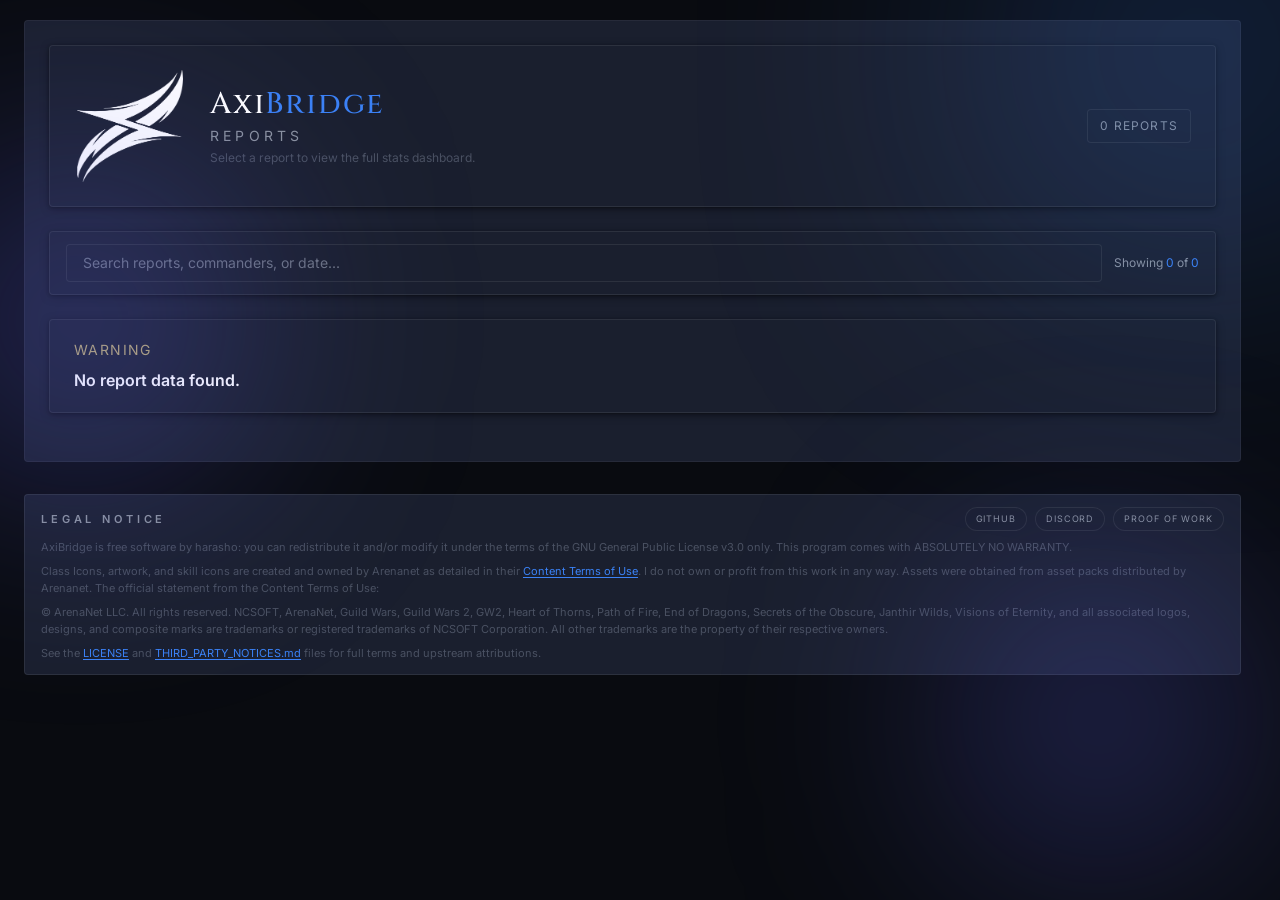
==== index.html @ e1f460eb "Add web template" ====
<!doctype html>
<html lang="en">
  <head>
    <meta charset="UTF-8" />
    <link rel="icon" type="image/png" href="./img/AxiBridge-white.png" />
    <meta name="viewport" content="width=device-width, initial-scale=1.0" />
    <title>AxiBridge</title>
    <script type="module" crossorigin src="./assets/index--pfAUlPA.js"></script>
    <link rel="stylesheet" crossorigin href="./assets/index-BQ-UKzX4.css">
  </head>
  <body>
    <div id="root"></div>
  </body>
</html>
---- assets/index-BQ-UKzX4.css ----
@import"https://fonts.googleapis.com/css2?family=Cinzel:wght@500;700&family=Inter:wght@400;500;600;700&display=swap";*,:before,:after{--tw-border-spacing-x: 0;--tw-border-spacing-y: 0;--tw-translate-x: 0;--tw-translate-y: 0;--tw-rotate: 0;--tw-skew-x: 0;--tw-skew-y: 0;--tw-scale-x: 1;--tw-scale-y: 1;--tw-pan-x: ;--tw-pan-y: ;--tw-pinch-zoom: ;--tw-scroll-snap-strictness: proximity;--tw-gradient-from-position: ;--tw-gradient-via-position: ;--tw-gradient-to-position: ;--tw-ordinal: ;--tw-slashed-zero: ;--tw-numeric-figure: ;--tw-numeric-spacing: ;--tw-numeric-fraction: ;--tw-ring-inset: ;--tw-ring-offset-width: 0px;--tw-ring-offset-color: #fff;--tw-ring-color: rgb(59 130 246 / .5);--tw-ring-offset-shadow: 0 0 #0000;--tw-ring-shadow: 0 0 #0000;--tw-shadow: 0 0 #0000;--tw-shadow-colored: 0 0 #0000;--tw-blur: ;--tw-brightness: ;--tw-contrast: ;--tw-grayscale: ;--tw-hue-rotate: ;--tw-invert: ;--tw-saturate: ;--tw-sepia: ;--tw-drop-shadow: ;--tw-backdrop-blur: ;--tw-backdrop-brightness: ;--tw-backdrop-contrast: ;--tw-backdrop-grayscale: ;--tw-backdrop-hue-rotate: ;--tw-backdrop-invert: ;--tw-backdrop-opacity: ;--tw-backdrop-saturate: ;--tw-backdrop-sepia: ;--tw-contain-size: ;--tw-contain-layout: ;--tw-contain-paint: ;--tw-contain-style: }::backdrop{--tw-border-spacing-x: 0;--tw-border-spacing-y: 0;--tw-translate-x: 0;--tw-translate-y: 0;--tw-rotate: 0;--tw-skew-x: 0;--tw-skew-y: 0;--tw-scale-x: 1;--tw-scale-y: 1;--tw-pan-x: ;--tw-pan-y: ;--tw-pinch-zoom: ;--tw-scroll-snap-strictness: proximity;--tw-gradient-from-position: ;--tw-gradient-via-position: ;--tw-gradient-to-position: ;--tw-ordinal: ;--tw-slashed-zero: ;--tw-numeric-figure: ;--tw-numeric-spacing: ;--tw-numeric-fraction: ;--tw-ring-inset: ;--tw-ring-offset-width: 0px;--tw-ring-offset-color: #fff;--tw-ring-color: rgb(59 130 246 / .5);--tw-ring-offset-shadow: 0 0 #0000;--tw-ring-shadow: 0 0 #0000;--tw-shadow: 0 0 #0000;--tw-shadow-colored: 0 0 #0000;--tw-blur: ;--tw-brightness: ;--tw-contrast: ;--tw-grayscale: ;--tw-hue-rotate: ;--tw-invert: ;--tw-saturate: ;--tw-sepia: ;--tw-drop-shadow: ;--tw-backdrop-blur: ;--tw-backdrop-brightness: ;--tw-backdrop-contrast: ;--tw-backdrop-grayscale: ;--tw-backdrop-hue-rotate: ;--tw-backdrop-invert: ;--tw-backdrop-opacity: ;--tw-backdrop-saturate: ;--tw-backdrop-sepia: ;--tw-contain-size: ;--tw-contain-layout: ;--tw-contain-paint: ;--tw-contain-style: }*,:before,:after{box-sizing:border-box;border-width:0;border-style:solid;border-color:#e5e7eb}:before,:after{--tw-content: ""}html,:host{line-height:1.5;-webkit-text-size-adjust:100%;-moz-tab-size:4;-o-tab-size:4;tab-size:4;font-family:ui-sans-serif,system-ui,sans-serif,"Apple Color Emoji","Segoe UI Emoji",Segoe UI Symbol,"Noto Color Emoji";font-feature-settings:normal;font-variation-settings:normal;-webkit-tap-highlight-color:transparent}body{margin:0;line-height:inherit}hr{height:0;color:inherit;border-top-width:1px}abbr:where([title]){-webkit-text-decoration:underline dotted;text-decoration:underline dotted}h1,h2,h3,h4,h5,h6{font-size:inherit;font-weight:inherit}a{color:inherit;text-decoration:inherit}b,strong{font-weight:bolder}code,kbd,samp,pre{font-family:ui-monospace,SFMono-Regular,Menlo,Monaco,Consolas,Liberation Mono,Courier New,monospace;font-feature-settings:normal;font-variation-settings:normal;font-size:1em}small{font-size:80%}sub,sup{font-size:75%;line-height:0;position:relative;vertical-align:baseline}sub{bottom:-.25em}sup{top:-.5em}table{text-indent:0;border-color:inherit;border-collapse:collapse}button,input,optgroup,select,textarea{font-family:inherit;font-feature-settings:inherit;font-variation-settings:inherit;font-size:100%;font-weight:inherit;line-height:inherit;letter-spacing:inherit;color:inherit;margin:0;padding:0}button,select{text-transform:none}button,input:where([type=button]),input:where([type=reset]),input:where([type=submit]){-webkit-appearance:button;background-color:transparent;background-image:none}:-moz-focusring{outline:auto}:-moz-ui-invalid{box-shadow:none}progress{vertical-align:baseline}::-webkit-inner-spin-button,::-webkit-outer-spin-button{height:auto}[type=search]{-webkit-appearance:textfield;outline-offset:-2px}::-webkit-search-decoration{-webkit-appearance:none}::-webkit-file-upload-button{-webkit-appearance:button;font:inherit}summary{display:list-item}blockquote,dl,dd,h1,h2,h3,h4,h5,h6,hr,figure,p,pre{margin:0}fieldset{margin:0;padding:0}legend{padding:0}ol,ul,menu{list-style:none;margin:0;padding:0}dialog{padding:0}textarea{resize:vertical}input::-moz-placeholder,textarea::-moz-placeholder{opacity:1;color:#9ca3af}input::placeholder,textarea::placeholder{opacity:1;color:#9ca3af}button,[role=button]{cursor:pointer}:disabled{cursor:default}img,svg,video,canvas,audio,iframe,embed,object{display:block;vertical-align:middle}img,video{max-width:100%;height:auto}[hidden]:where(:not([hidden=until-found])){display:none}.\!container{width:100%!important}.container{width:100%}@media(min-width:640px){.\!container{max-width:640px!important}.container{max-width:640px}}@media(min-width:768px){.\!container{max-width:768px!important}.container{max-width:768px}}@media(min-width:1024px){.\!container{max-width:1024px!important}.container{max-width:1024px}}@media(min-width:1280px){.\!container{max-width:1280px!important}.container{max-width:1280px}}@media(min-width:1536px){.\!container{max-width:1536px!important}.container{max-width:1536px}}.pointer-events-none{pointer-events:none}.pointer-events-auto{pointer-events:auto}.\!visible{visibility:visible!important}.visible{visibility:visible}.collapse{visibility:collapse}.static{position:static}.fixed{position:fixed}.absolute{position:absolute}.relative{position:relative}.sticky{position:sticky}.inset-0{top:0;right:0;bottom:0;left:0}.inset-\[0\.7px\]{top:.7px;right:.7px;bottom:.7px;left:.7px}.inset-y-0{top:0;bottom:0}.-bottom-0\.5{bottom:-.125rem}.-bottom-1{bottom:-.25rem}.-bottom-24{bottom:-6rem}.-left-16{left:-4rem}.-left-8{left:-2rem}.-right-0\.5{right:-.125rem}.-right-1{right:-.25rem}.-right-24{right:-6rem}.-top-0\.5{top:-.125rem}.-top-24{top:-6rem}.-top-\[9px\]{top:-9px}.bottom-0{bottom:0}.bottom-4{bottom:1rem}.bottom-\[1px\]{bottom:1px}.bottom-full{bottom:100%}.left-0{left:0}.left-1{left:.25rem}.left-1\/2{left:50%}.left-2\.5{left:.625rem}.left-3{left:.75rem}.left-4{left:1rem}.right-0{right:0}.right-1{right:.25rem}.right-2{right:.5rem}.right-2\.5{right:.625rem}.right-4{right:1rem}.top-0{top:0}.top-1{top:.25rem}.top-1\/2{top:50%}.top-2{top:.5rem}.top-\[1px\]{top:1px}.top-\[calc\(100\%\+4px\)\]{top:calc(100% + 4px)}.top-full{top:100%}.isolate{isolation:isolate}.z-0{z-index:0}.z-10{z-index:10}.z-20{z-index:20}.z-30{z-index:30}.z-40{z-index:40}.z-50{z-index:50}.z-\[1\]{z-index:1}.z-\[60\]{z-index:60}.z-\[70\]{z-index:70}.z-\[72\]{z-index:72}.z-\[74\]{z-index:74}.z-\[9999\]{z-index:9999}.col-span-2{grid-column:span 2 / span 2}.row-span-2{grid-row:span 2 / span 2}.m-0{margin:0}.-mx-1{margin-left:-.25rem;margin-right:-.25rem}.mx-1{margin-left:.25rem;margin-right:.25rem}.mx-3{margin-left:.75rem;margin-right:.75rem}.mx-4{margin-left:1rem;margin-right:1rem}.mx-auto{margin-left:auto;margin-right:auto}.my-3{margin-top:.75rem;margin-bottom:.75rem}.\!mb-0{margin-bottom:0!important}.\!mt-0{margin-top:0!important}.-mr-\[176px\]{margin-right:-176px}.mb-0\.5{margin-bottom:.125rem}.mb-1{margin-bottom:.25rem}.mb-1\.5{margin-bottom:.375rem}.mb-2{margin-bottom:.5rem}.mb-3{margin-bottom:.75rem}.mb-3\.5{margin-bottom:.875rem}.mb-4{margin-bottom:1rem}.mb-6{margin-bottom:1.5rem}.ml-1{margin-left:.25rem}.ml-1\.5{margin-left:.375rem}.ml-2{margin-left:.5rem}.ml-3{margin-left:.75rem}.ml-auto{margin-left:auto}.mr-3{margin-right:.75rem}.mt-0\.5{margin-top:.125rem}.mt-1{margin-top:.25rem}.mt-10{margin-top:2.5rem}.mt-2{margin-top:.5rem}.mt-3{margin-top:.75rem}.mt-4{margin-top:1rem}.mt-5{margin-top:1.25rem}.mt-6{margin-top:1.5rem}.mt-8{margin-top:2rem}.mt-auto{margin-top:auto}.block{display:block}.inline-block{display:inline-block}.inline{display:inline}.flex{display:flex}.inline-flex{display:inline-flex}.\!table{display:table!important}.table{display:table}.grid{display:grid}.contents{display:contents}.hidden{display:none}.aspect-square{aspect-ratio:1 / 1}.h-0{height:0px}.h-1{height:.25rem}.h-1\.5{height:.375rem}.h-10{height:2.5rem}.h-12{height:3rem}.h-16{height:4rem}.h-2{height:.5rem}.h-2\.5{height:.625rem}.h-20{height:5rem}.h-24{height:6rem}.h-3{height:.75rem}.h-3\.5{height:.875rem}.h-32{height:8rem}.h-4{height:1rem}.h-48{height:12rem}.h-5{height:1.25rem}.h-56{height:14rem}.h-6{height:1.5rem}.h-64{height:16rem}.h-7{height:1.75rem}.h-8{height:2rem}.h-9{height:2.25rem}.h-\[12vh\]{height:12vh}.h-\[18px\]{height:18px}.h-\[220px\]{height:220px}.h-\[240px\]{height:240px}.h-\[260px\]{height:260px}.h-\[26px\]{height:26px}.h-\[280px\]{height:280px}.h-\[2px\]{height:2px}.h-\[300px\]{height:300px}.h-\[320px\]{height:320px}.h-\[34px\]{height:34px}.h-\[360px\]{height:360px}.h-\[3px\]{height:3px}.h-\[400px\]{height:400px}.h-\[480px\]{height:480px}.h-\[500px\]{height:500px}.h-\[65vh\]{height:65vh}.h-\[min\(82vh\,860px\)\]{height:min(82vh,860px)}.h-full{height:100%}.h-px{height:1px}.h-screen{height:100vh}.max-h-0{max-height:0px}.max-h-24{max-height:6rem}.max-h-28{max-height:7rem}.max-h-40{max-height:10rem}.max-h-56{max-height:14rem}.max-h-60{max-height:15rem}.max-h-64{max-height:16rem}.max-h-72{max-height:18rem}.max-h-80{max-height:20rem}.max-h-96{max-height:24rem}.max-h-\[260px\]{max-height:260px}.max-h-\[300px\]{max-height:300px}.max-h-\[30rem\]{max-height:30rem}.max-h-\[320px\]{max-height:320px}.max-h-\[32rem\]{max-height:32rem}.max-h-\[360px\]{max-height:360px}.max-h-\[420px\]{max-height:420px}.max-h-\[560px\]{max-height:560px}.max-h-\[60vh\]{max-height:60vh}.max-h-\[65vh\]{max-height:65vh}.max-h-\[85vh\]{max-height:85vh}.max-h-\[92vh\]{max-height:92vh}.max-h-\[99999px\]{max-height:99999px}.max-h-none{max-height:none}.min-h-0{min-height:0px}.min-h-10{min-height:2.5rem}.min-h-\[108px\]{min-height:108px}.min-h-\[126px\]{min-height:126px}.min-h-\[140px\]{min-height:140px}.min-h-\[182px\]{min-height:182px}.min-h-\[28px\]{min-height:28px}.min-h-\[30px\]{min-height:30px}.min-h-\[40px\]{min-height:40px}.min-h-\[56px\]{min-height:56px}.min-h-\[58px\]{min-height:58px}.min-h-\[60vh\]{min-height:60vh}.min-h-screen{min-height:100vh}.w-1\.5{width:.375rem}.w-10{width:2.5rem}.w-11{width:2.75rem}.w-12{width:3rem}.w-16{width:4rem}.w-2{width:.5rem}.w-2\.5{width:.625rem}.w-20{width:5rem}.w-3{width:.75rem}.w-3\.5{width:.875rem}.w-32{width:8rem}.w-36{width:9rem}.w-4{width:1rem}.w-44{width:11rem}.w-48{width:12rem}.w-5{width:1.25rem}.w-52{width:13rem}.w-56{width:14rem}.w-6{width:1.5rem}.w-64{width:16rem}.w-7{width:1.75rem}.w-8{width:2rem}.w-80{width:20rem}.w-9{width:2.25rem}.w-96{width:24rem}.w-\[120px\]{width:120px}.w-\[18px\]{width:18px}.w-\[220px\]{width:220px}.w-\[240px\]{width:240px}.w-\[248px\]{width:248px}.w-\[260px\]{width:260px}.w-\[26px\]{width:26px}.w-\[2px\]{width:2px}.w-\[320px\]{width:320px}.w-\[4\.5rem\]{width:4.5rem}.w-auto{width:auto}.w-full{width:100%}.w-max{width:-moz-max-content;width:max-content}.w-px{width:1px}.w-screen{width:100vw}.min-w-0{min-width:0px}.min-w-8{min-width:2rem}.min-w-\[240px\]{min-width:240px}.min-w-\[260px\]{min-width:260px}.min-w-\[30px\]{min-width:30px}.min-w-\[420px\]{min-width:420px}.min-w-\[440px\]{min-width:440px}.min-w-\[560px\]{min-width:560px}.min-w-\[620px\]{min-width:620px}.min-w-\[640px\]{min-width:640px}.min-w-\[680px\]{min-width:680px}.min-w-\[700px\]{min-width:700px}.min-w-\[720px\]{min-width:720px}.min-w-\[760px\]{min-width:760px}.min-w-\[860px\]{min-width:860px}.min-w-\[900px\]{min-width:900px}.min-w-full{min-width:100%}.max-w-2xl{max-width:42rem}.max-w-3xl{max-width:48rem}.max-w-4xl{max-width:56rem}.max-w-6xl{max-width:72rem}.max-w-\[1100px\]{max-width:1100px}.max-w-\[120px\]{max-width:120px}.max-w-\[12rem\]{max-width:12rem}.max-w-\[140px\]{max-width:140px}.max-w-\[160px\]{max-width:160px}.max-w-\[170px\]{max-width:170px}.max-w-\[180px\]{max-width:180px}.max-w-\[200px\]{max-width:200px}.max-w-\[2150px\]{max-width:2150px}.max-w-\[58vw\]{max-width:58vw}.max-w-\[80vw\]{max-width:80vw}.max-w-full{max-width:100%}.max-w-lg{max-width:32rem}.max-w-md{max-width:28rem}.max-w-none{max-width:none}.max-w-sm{max-width:24rem}.max-w-xs{max-width:20rem}.flex-1{flex:1 1 0%}.flex-none{flex:none}.flex-shrink-0{flex-shrink:0}.shrink{flex-shrink:1}.shrink-0{flex-shrink:0}.table-auto{table-layout:auto}.table-fixed{table-layout:fixed}.border-collapse{border-collapse:collapse}.border-separate{border-collapse:separate}.border-spacing-0{--tw-border-spacing-x: 0px;--tw-border-spacing-y: 0px;border-spacing:var(--tw-border-spacing-x) var(--tw-border-spacing-y)}.-translate-x-1\/2{--tw-translate-x: -50%;transform:translate(var(--tw-translate-x),var(--tw-translate-y)) rotate(var(--tw-rotate)) skew(var(--tw-skew-x)) skewY(var(--tw-skew-y)) scaleX(var(--tw-scale-x)) scaleY(var(--tw-scale-y))}.-translate-x-full{--tw-translate-x: -100%;transform:translate(var(--tw-translate-x),var(--tw-translate-y)) rotate(var(--tw-rotate)) skew(var(--tw-skew-x)) skewY(var(--tw-skew-y)) scaleX(var(--tw-scale-x)) scaleY(var(--tw-scale-y))}.-translate-y-1\/2{--tw-translate-y: -50%;transform:translate(var(--tw-translate-x),var(--tw-translate-y)) rotate(var(--tw-rotate)) skew(var(--tw-skew-x)) skewY(var(--tw-skew-y)) scaleX(var(--tw-scale-x)) scaleY(var(--tw-scale-y))}.-translate-y-2{--tw-translate-y: -.5rem;transform:translate(var(--tw-translate-x),var(--tw-translate-y)) rotate(var(--tw-rotate)) skew(var(--tw-skew-x)) skewY(var(--tw-skew-y)) scaleX(var(--tw-scale-x)) scaleY(var(--tw-scale-y))}.translate-x-0{--tw-translate-x: 0px;transform:translate(var(--tw-translate-x),var(--tw-translate-y)) rotate(var(--tw-rotate)) skew(var(--tw-skew-x)) skewY(var(--tw-skew-y)) scaleX(var(--tw-scale-x)) scaleY(var(--tw-scale-y))}.translate-x-1{--tw-translate-x: .25rem;transform:translate(var(--tw-translate-x),var(--tw-translate-y)) rotate(var(--tw-rotate)) skew(var(--tw-skew-x)) skewY(var(--tw-skew-y)) scaleX(var(--tw-scale-x)) scaleY(var(--tw-scale-y))}.translate-x-6{--tw-translate-x: 1.5rem;transform:translate(var(--tw-translate-x),var(--tw-translate-y)) rotate(var(--tw-rotate)) skew(var(--tw-skew-x)) skewY(var(--tw-skew-y)) scaleX(var(--tw-scale-x)) scaleY(var(--tw-scale-y))}.translate-y-0{--tw-translate-y: 0px;transform:translate(var(--tw-translate-x),var(--tw-translate-y)) rotate(var(--tw-rotate)) skew(var(--tw-skew-x)) skewY(var(--tw-skew-y)) scaleX(var(--tw-scale-x)) scaleY(var(--tw-scale-y))}.-rotate-90{--tw-rotate: -90deg;transform:translate(var(--tw-translate-x),var(--tw-translate-y)) rotate(var(--tw-rotate)) skew(var(--tw-skew-x)) skewY(var(--tw-skew-y)) scaleX(var(--tw-scale-x)) scaleY(var(--tw-scale-y))}.rotate-180{--tw-rotate: 180deg;transform:translate(var(--tw-translate-x),var(--tw-translate-y)) rotate(var(--tw-rotate)) skew(var(--tw-skew-x)) skewY(var(--tw-skew-y)) scaleX(var(--tw-scale-x)) scaleY(var(--tw-scale-y))}.rotate-45{--tw-rotate: 45deg;transform:translate(var(--tw-translate-x),var(--tw-translate-y)) rotate(var(--tw-rotate)) skew(var(--tw-skew-x)) skewY(var(--tw-skew-y)) scaleX(var(--tw-scale-x)) scaleY(var(--tw-scale-y))}.scale-105{--tw-scale-x: 1.05;--tw-scale-y: 1.05;transform:translate(var(--tw-translate-x),var(--tw-translate-y)) rotate(var(--tw-rotate)) skew(var(--tw-skew-x)) skewY(var(--tw-skew-y)) scaleX(var(--tw-scale-x)) scaleY(var(--tw-scale-y))}.transform{transform:translate(var(--tw-translate-x),var(--tw-translate-y)) rotate(var(--tw-rotate)) skew(var(--tw-skew-x)) skewY(var(--tw-skew-y)) scaleX(var(--tw-scale-x)) scaleY(var(--tw-scale-y))}.animate-\[fadeUp_0\.6s_ease-out\]{animation:fadeUp .6s ease-out}@keyframes pulse{50%{opacity:.5}}.animate-pulse{animation:pulse 2s cubic-bezier(.4,0,.6,1) infinite}@keyframes spin{to{transform:rotate(360deg)}}.animate-spin{animation:spin 1s linear infinite}.cursor-help{cursor:help}.cursor-not-allowed{cursor:not-allowed}.cursor-pointer{cursor:pointer}.select-none{-webkit-user-select:none;-moz-user-select:none;user-select:none}.resize{resize:both}.snap-x{scroll-snap-type:x var(--tw-scroll-snap-strictness)}.snap-mandatory{--tw-scroll-snap-strictness: mandatory}.snap-start{scroll-snap-align:start}.scroll-mt-24{scroll-margin-top:6rem}.scroll-mt-6{scroll-margin-top:1.5rem}.list-decimal{list-style-type:decimal}.list-disc{list-style-type:disc}.appearance-none{-webkit-appearance:none;-moz-appearance:none;appearance:none}.auto-cols-fr{grid-auto-columns:minmax(0,1fr)}.grid-flow-col{grid-auto-flow:column}.grid-cols-1{grid-template-columns:repeat(1,minmax(0,1fr))}.grid-cols-2{grid-template-columns:repeat(2,minmax(0,1fr))}.grid-cols-3{grid-template-columns:repeat(3,minmax(0,1fr))}.grid-cols-6{grid-template-columns:repeat(6,minmax(0,1fr))}.grid-cols-7{grid-template-columns:repeat(7,minmax(0,1fr))}.grid-cols-\[0\.3fr_1\.3fr_1fr_0\.8fr_0\.8fr_0\.8fr\]{grid-template-columns:.3fr 1.3fr 1fr .8fr .8fr .8fr}.grid-cols-\[0\.4fr_1\.5fr_0\.8fr_0\.8fr_0\.8fr\]{grid-template-columns:.4fr 1.5fr .8fr .8fr .8fr}.grid-cols-\[0\.4fr_1\.5fr_1fr_0\.9fr\]{grid-template-columns:.4fr 1.5fr 1fr .9fr}.grid-cols-\[0\.4fr_1\.6fr_1fr\]{grid-template-columns:.4fr 1.6fr 1fr}.grid-cols-\[0\.4fr_1\.6fr_1fr_0\.9fr\]{grid-template-columns:.4fr 1.6fr 1fr .9fr}.grid-cols-\[0\.4fr_1\.6fr_1fr_1fr\]{grid-template-columns:.4fr 1.6fr 1fr 1fr}.grid-cols-\[0\.4fr_1\.6fr_1fr_1fr_1fr\]{grid-template-columns:.4fr 1.6fr 1fr 1fr 1fr}.grid-cols-\[0\.4fr_1\.6fr_1fr_1fr_1fr_1fr\]{grid-template-columns:.4fr 1.6fr 1fr 1fr 1fr 1fr}.grid-cols-\[1\.2fr_0\.8fr\]{grid-template-columns:1.2fr .8fr}.grid-cols-\[1\.4fr_0\.6fr_0\.7fr_0\.8fr\]{grid-template-columns:1.4fr .6fr .7fr .8fr}.grid-cols-\[1\.4fr_0\.8fr_0\.8fr\]{grid-template-columns:1.4fr .8fr .8fr}.grid-cols-\[1\.6fr_0\.8fr_0\.8fr_0\.8fr\]{grid-template-columns:1.6fr .8fr .8fr .8fr}.grid-cols-\[12px_16px_minmax\(0\,1fr\)_auto\]{grid-template-columns:12px 16px minmax(0,1fr) auto}.grid-cols-\[18px_minmax\(0\,1fr\)\]{grid-template-columns:18px minmax(0,1fr)}.grid-cols-\[1fr_110px\]{grid-template-columns:1fr 110px}.grid-cols-\[1fr_auto_1fr\]{grid-template-columns:1fr auto 1fr}.grid-cols-\[230px_1fr\]{grid-template-columns:230px 1fr}.grid-cols-\[2fr_0\.6fr_0\.8fr_0\.6fr_0\.6fr_0\.5fr\]{grid-template-columns:2fr .6fr .8fr .6fr .6fr .5fr}.grid-cols-\[2fr_0\.8fr_0\.7fr\]{grid-template-columns:2fr .8fr .7fr}.grid-cols-\[2fr_0\.8fr_0\.8fr\]{grid-template-columns:2fr .8fr .8fr}.grid-cols-\[2fr_0\.9fr_0\.7fr\]{grid-template-columns:2fr .9fr .7fr}.grid-cols-\[36px_minmax\(0\,1fr\)\]{grid-template-columns:36px minmax(0,1fr)}.grid-cols-\[40px_minmax\(0\,1fr\)\]{grid-template-columns:40px minmax(0,1fr)}.grid-cols-\[minmax\(0\,3\.2fr\)_minmax\(140px\,1\.1fr\)_86px\]{grid-template-columns:minmax(0,3.2fr) minmax(140px,1.1fr) 86px}.grid-rows-2{grid-template-rows:repeat(2,minmax(0,1fr))}.flex-row{flex-direction:row}.flex-col{flex-direction:column}.flex-wrap{flex-wrap:wrap}.flex-nowrap{flex-wrap:nowrap}.items-start{align-items:flex-start}.items-end{align-items:flex-end}.items-center{align-items:center}.items-baseline{align-items:baseline}.items-stretch{align-items:stretch}.justify-start{justify-content:flex-start}.justify-end{justify-content:flex-end}.justify-center{justify-content:center}.justify-between{justify-content:space-between}.gap-0{gap:0px}.gap-0\.5{gap:.125rem}.gap-1{gap:.25rem}.gap-1\.5{gap:.375rem}.gap-2{gap:.5rem}.gap-2\.5{gap:.625rem}.gap-3{gap:.75rem}.gap-4{gap:1rem}.gap-5{gap:1.25rem}.gap-6{gap:1.5rem}.gap-x-1\.5{-moz-column-gap:.375rem;column-gap:.375rem}.gap-x-2{-moz-column-gap:.5rem;column-gap:.5rem}.gap-x-3{-moz-column-gap:.75rem;column-gap:.75rem}.gap-x-4{-moz-column-gap:1rem;column-gap:1rem}.gap-y-1{row-gap:.25rem}.gap-y-1\.5{row-gap:.375rem}.space-y-0>:not([hidden])~:not([hidden]){--tw-space-y-reverse: 0;margin-top:calc(0px * calc(1 - var(--tw-space-y-reverse)));margin-bottom:calc(0px * var(--tw-space-y-reverse))}.space-y-0\.5>:not([hidden])~:not([hidden]){--tw-space-y-reverse: 0;margin-top:calc(.125rem * calc(1 - var(--tw-space-y-reverse)));margin-bottom:calc(.125rem * var(--tw-space-y-reverse))}.space-y-1>:not([hidden])~:not([hidden]){--tw-space-y-reverse: 0;margin-top:calc(.25rem * calc(1 - var(--tw-space-y-reverse)));margin-bottom:calc(.25rem * var(--tw-space-y-reverse))}.space-y-1\.5>:not([hidden])~:not([hidden]){--tw-space-y-reverse: 0;margin-top:calc(.375rem * calc(1 - var(--tw-space-y-reverse)));margin-bottom:calc(.375rem * var(--tw-space-y-reverse))}.space-y-2>:not([hidden])~:not([hidden]){--tw-space-y-reverse: 0;margin-top:calc(.5rem * calc(1 - var(--tw-space-y-reverse)));margin-bottom:calc(.5rem * var(--tw-space-y-reverse))}.space-y-2\.5>:not([hidden])~:not([hidden]){--tw-space-y-reverse: 0;margin-top:calc(.625rem * calc(1 - var(--tw-space-y-reverse)));margin-bottom:calc(.625rem * var(--tw-space-y-reverse))}.space-y-3>:not([hidden])~:not([hidden]){--tw-space-y-reverse: 0;margin-top:calc(.75rem * calc(1 - var(--tw-space-y-reverse)));margin-bottom:calc(.75rem * var(--tw-space-y-reverse))}.space-y-4>:not([hidden])~:not([hidden]){--tw-space-y-reverse: 0;margin-top:calc(1rem * calc(1 - var(--tw-space-y-reverse)));margin-bottom:calc(1rem * var(--tw-space-y-reverse))}.space-y-5>:not([hidden])~:not([hidden]){--tw-space-y-reverse: 0;margin-top:calc(1.25rem * calc(1 - var(--tw-space-y-reverse)));margin-bottom:calc(1.25rem * var(--tw-space-y-reverse))}.space-y-6>:not([hidden])~:not([hidden]){--tw-space-y-reverse: 0;margin-top:calc(1.5rem * calc(1 - var(--tw-space-y-reverse)));margin-bottom:calc(1.5rem * var(--tw-space-y-reverse))}.divide-y>:not([hidden])~:not([hidden]){--tw-divide-y-reverse: 0;border-top-width:calc(1px * calc(1 - var(--tw-divide-y-reverse)));border-bottom-width:calc(1px * var(--tw-divide-y-reverse))}.divide-white\/10>:not([hidden])~:not([hidden]){border-color:#ffffff1a}.divide-white\/5>:not([hidden])~:not([hidden]){border-color:#ffffff0d}.self-end{align-self:flex-end}.self-center{align-self:center}.self-stretch{align-self:stretch}.overflow-auto{overflow:auto}.overflow-hidden{overflow:hidden}.overflow-visible{overflow:visible}.overflow-x-auto{overflow-x:auto}.overflow-y-auto{overflow-y:auto}.overflow-x-hidden{overflow-x:hidden}.overscroll-contain{overscroll-behavior:contain}.truncate{overflow:hidden;text-overflow:ellipsis;white-space:nowrap}.whitespace-normal{white-space:normal}.whitespace-nowrap{white-space:nowrap}.whitespace-pre-wrap{white-space:pre-wrap}.break-words{overflow-wrap:break-word}.break-all{word-break:break-all}.rounded{border-radius:.25rem}.rounded-2xl{border-radius:1rem}.rounded-\[2px\]{border-radius:2px}.rounded-\[3px\]{border-radius:3px}.rounded-\[4px\]{border-radius:4px}.rounded-\[6px\]{border-radius:6px}.rounded-\[var\(--radius-md\)\]{border-radius:var(--radius-md)}.rounded-full{border-radius:9999px}.rounded-lg{border-radius:.5rem}.rounded-md{border-radius:.375rem}.rounded-sm{border-radius:.125rem}.rounded-xl{border-radius:.75rem}.rounded-l-md{border-top-left-radius:.375rem;border-bottom-left-radius:.375rem}.rounded-r-md{border-top-right-radius:.375rem;border-bottom-right-radius:.375rem}.rounded-r-none{border-top-right-radius:0;border-bottom-right-radius:0}.\!border-0{border-width:0px!important}.border{border-width:1px}.border-0{border-width:0px}.border-2{border-width:2px}.border-b{border-bottom-width:1px}.border-l{border-left-width:1px}.border-l-2{border-left-width:2px}.border-l-4{border-left-width:4px}.border-r{border-right-width:1px}.border-t{border-top-width:1px}.border-dashed{border-style:dashed}.border-dotted{border-style:dotted}.border-none{border-style:none}.border-\[color\:var\(--accent-border\)\]{border-color:var(--accent-border)}.border-\[color\:var\(--border-default\)\]{border-color:var(--border-default)}.border-\[color\:var\(--border-hover\)\]{border-color:var(--border-hover)}.border-\[color\:var\(--border-subtle\)\]{border-color:var(--border-subtle)}.border-\[color\:var\(--brand-primary\)\]{border-color:var(--brand-primary)}.border-amber-200\/10{border-color:#fde68a1a}.border-amber-300\/40{border-color:#fcd34d66}.border-amber-400{--tw-border-opacity: 1;border-color:rgb(251 191 36 / var(--tw-border-opacity, 1))}.border-amber-400\/30{border-color:#fbbf244d}.border-amber-400\/40{border-color:#fbbf2466}.border-amber-500\/20{border-color:#f59e0b33}.border-amber-500\/30{border-color:#f59e0b4d}.border-amber-500\/35{border-color:#f59e0b59}.border-amber-500\/40{border-color:#f59e0b66}.border-amber-500\/50{border-color:#f59e0b80}.border-blue-400{--tw-border-opacity: 1;border-color:rgb(96 165 250 / var(--tw-border-opacity, 1))}.border-blue-400\/40{border-color:#60a5fa66}.border-blue-500\/30{border-color:#3b82f64d}.border-blue-500\/40{border-color:#3b82f666}.border-blue-500\/50{border-color:#3b82f680}.border-cyan-200\/40{border-color:#a5f3fc66}.border-cyan-300\/30{border-color:#67e8f94d}.border-cyan-300\/40{border-color:#67e8f966}.border-cyan-300\/50{border-color:#67e8f980}.border-cyan-400\/30{border-color:#22d3ee4d}.border-cyan-400\/40{border-color:#22d3ee66}.border-cyan-500\/25{border-color:#06b6d440}.border-cyan-500\/30{border-color:#06b6d44d}.border-cyan-500\/40{border-color:#06b6d466}.border-emerald-200\/10{border-color:#a7f3d01a}.border-emerald-400\/40{border-color:#34d39966}.border-emerald-500\/30{border-color:#10b9814d}.border-emerald-500\/35{border-color:#10b98159}.border-emerald-500\/40{border-color:#10b98166}.border-green-500\/30{border-color:#22c55e4d}.border-green-500\/40{border-color:#22c55e66}.border-indigo-300\/20{border-color:#a5b4fc33}.border-orange-200\/40{border-color:#fed7aa66}.border-orange-400\/30{border-color:#fb923c4d}.border-orange-500\/30{border-color:#f973164d}.border-orange-500\/35{border-color:#f9731659}.border-purple-500\/30{border-color:#a855f74d}.border-red-400\/25{border-color:#f8717140}.border-red-500\/30{border-color:#ef44444d}.border-red-500\/40{border-color:#ef444466}.border-red-500\/50{border-color:#ef444480}.border-rose-200\/10{border-color:#fecdd31a}.border-rose-300\/30{border-color:#fda4af4d}.border-rose-500\/20{border-color:#f43f5e33}.border-rose-500\/30{border-color:#f43f5e4d}.border-rose-500\/35{border-color:#f43f5e59}.border-rose-500\/60{border-color:#f43f5e99}.border-slate-300\/30{border-color:#cbd5e14d}.border-slate-400\/30{border-color:#94a3b84d}.border-transparent{border-color:transparent}.border-violet-500\/35{border-color:#8b5cf659}.border-white\/10{border-color:#ffffff1a}.border-white\/15{border-color:#ffffff26}.border-white\/20{border-color:#fff3}.border-white\/40{border-color:#fff6}.border-white\/5{border-color:#ffffff0d}.border-white\/60{border-color:#fff9}.border-white\/\[0\.03\]{border-color:#ffffff08}.border-white\/\[0\.06\]{border-color:#ffffff0f}.border-white\/\[0\.07\]{border-color:#ffffff12}.border-white\/\[0\.08\]{border-color:#ffffff14}.border-white\/\[0\.09\]{border-color:#ffffff17}.border-yellow-500\/20{border-color:#eab30833}.border-l-amber-500{--tw-border-opacity: 1;border-left-color:rgb(245 158 11 / var(--tw-border-opacity, 1))}.border-l-emerald-500{--tw-border-opacity: 1;border-left-color:rgb(16 185 129 / var(--tw-border-opacity, 1))}.border-l-rose-500{--tw-border-opacity: 1;border-left-color:rgb(244 63 94 / var(--tw-border-opacity, 1))}.border-t-cyan-400{--tw-border-opacity: 1;border-top-color:rgb(34 211 238 / var(--tw-border-opacity, 1))}.\!bg-cyan-300{--tw-bg-opacity: 1 !important;background-color:rgb(103 232 249 / var(--tw-bg-opacity, 1))!important}.bg-\[color\:var\(--accent-bg\)\]{background-color:var(--accent-bg)}.bg-\[color\:var\(--accent-bg-strong\)\]{background-color:var(--accent-bg-strong)}.bg-\[color\:var\(--bg-elevated\)\]{background-color:var(--bg-elevated)}.bg-\[var\(--accent-bg\)\]{background-color:var(--accent-bg)}.bg-\[var\(--accent-bg-strong\)\]{background-color:var(--accent-bg-strong)}.bg-\[var\(--bg-card\)\]{background-color:var(--bg-card)}.bg-\[var\(--bg-card-inner\)\]{background-color:var(--bg-card-inner)}.bg-\[var\(--bg-elevated\)\]{background-color:var(--bg-elevated)}.bg-\[var\(--bg-hover\)\]{background-color:var(--bg-hover)}.bg-amber-400{--tw-bg-opacity: 1;background-color:rgb(251 191 36 / var(--tw-bg-opacity, 1))}.bg-amber-500{--tw-bg-opacity: 1;background-color:rgb(245 158 11 / var(--tw-bg-opacity, 1))}.bg-amber-500\/10{background-color:#f59e0b1a}.bg-amber-500\/15{background-color:#f59e0b26}.bg-amber-500\/20{background-color:#f59e0b33}.bg-amber-500\/25{background-color:#f59e0b40}.bg-black\/20{background-color:#0003}.bg-black\/25{background-color:#00000040}.bg-black\/30{background-color:#0000004d}.bg-black\/40{background-color:#0006}.bg-black\/50{background-color:#00000080}.bg-black\/60{background-color:#0009}.bg-black\/70{background-color:#000000b3}.bg-blue-400\/90{background-color:#60a5fae6}.bg-blue-500\/10{background-color:#3b82f61a}.bg-blue-500\/15{background-color:#3b82f626}.bg-blue-500\/20{background-color:#3b82f633}.bg-blue-500\/30{background-color:#3b82f64d}.bg-cyan-400\/10{background-color:#22d3ee1a}.bg-cyan-400\/15{background-color:#22d3ee26}.bg-cyan-500\/10{background-color:#06b6d41a}.bg-cyan-500\/15{background-color:#06b6d426}.bg-cyan-500\/20{background-color:#06b6d433}.bg-cyan-500\/30{background-color:#06b6d44d}.bg-cyan-500\/80{background-color:#06b6d4cc}.bg-cyan-500\/\[0\.08\]{background-color:#06b6d414}.bg-cyan-600{--tw-bg-opacity: 1;background-color:rgb(8 145 178 / var(--tw-bg-opacity, 1))}.bg-cyan-600\/20{background-color:#0891b233}.bg-emerald-400{--tw-bg-opacity: 1;background-color:rgb(52 211 153 / var(--tw-bg-opacity, 1))}.bg-emerald-500{--tw-bg-opacity: 1;background-color:rgb(16 185 129 / var(--tw-bg-opacity, 1))}.bg-emerald-500\/10{background-color:#10b9811a}.bg-emerald-500\/15{background-color:#10b98126}.bg-emerald-500\/20{background-color:#10b98133}.bg-emerald-500\/30{background-color:#10b9814d}.bg-fuchsia-500\/20{background-color:#d946ef33}.bg-gray-600{--tw-bg-opacity: 1;background-color:rgb(75 85 99 / var(--tw-bg-opacity, 1))}.bg-green-500{--tw-bg-opacity: 1;background-color:rgb(34 197 94 / var(--tw-bg-opacity, 1))}.bg-green-500\/20{background-color:#22c55e33}.bg-indigo-500\/10{background-color:#6366f11a}.bg-indigo-500\/15{background-color:#6366f126}.bg-orange-400{--tw-bg-opacity: 1;background-color:rgb(251 146 60 / var(--tw-bg-opacity, 1))}.bg-orange-400\/15{background-color:#fb923c26}.bg-orange-500{--tw-bg-opacity: 1;background-color:rgb(249 115 22 / var(--tw-bg-opacity, 1))}.bg-orange-500\/10{background-color:#f973161a}.bg-orange-500\/15{background-color:#f9731626}.bg-orange-500\/20{background-color:#f9731633}.bg-orange-500\/80{background-color:#f97316cc}.bg-purple-500\/20{background-color:#a855f733}.bg-red-400{--tw-bg-opacity: 1;background-color:rgb(248 113 113 / var(--tw-bg-opacity, 1))}.bg-red-500{--tw-bg-opacity: 1;background-color:rgb(239 68 68 / var(--tw-bg-opacity, 1))}.bg-red-500\/10{background-color:#ef44441a}.bg-red-500\/15{background-color:#ef444426}.bg-red-500\/20{background-color:#ef444433}.bg-red-600{--tw-bg-opacity: 1;background-color:rgb(220 38 38 / var(--tw-bg-opacity, 1))}.bg-rose-400{--tw-bg-opacity: 1;background-color:rgb(251 113 133 / var(--tw-bg-opacity, 1))}.bg-rose-400\/20{background-color:#fb718533}.bg-rose-500{--tw-bg-opacity: 1;background-color:rgb(244 63 94 / var(--tw-bg-opacity, 1))}.bg-rose-500\/10{background-color:#f43f5e1a}.bg-rose-500\/15{background-color:#f43f5e26}.bg-slate-200\/70{background-color:#e2e8f0b3}.bg-slate-300\/15{background-color:#cbd5e126}.bg-slate-400\/10{background-color:#94a3b81a}.bg-slate-500\/10{background-color:#64748b1a}.bg-slate-500\/20{background-color:#64748b33}.bg-slate-900{--tw-bg-opacity: 1;background-color:rgb(15 23 42 / var(--tw-bg-opacity, 1))}.bg-slate-950\/70{background-color:#020617b3}.bg-transparent{background-color:transparent}.bg-violet-500\/15{background-color:#8b5cf626}.bg-white{--tw-bg-opacity: 1;background-color:rgb(255 255 255 / var(--tw-bg-opacity, 1))}.bg-white\/10{background-color:#ffffff1a}.bg-white\/5{background-color:#ffffff0d}.bg-white\/\[0\.03\]{background-color:#ffffff08}.bg-white\/\[0\.04\]{background-color:#ffffff0a}.bg-white\/\[0\.05\]{background-color:#ffffff0d}.bg-gradient-to-b{background-image:linear-gradient(to bottom,var(--tw-gradient-stops))}.bg-gradient-to-br{background-image:linear-gradient(to bottom right,var(--tw-gradient-stops))}.from-\[color\:var\(--accent-bg\)\]{--tw-gradient-from: var(--accent-bg) var(--tw-gradient-from-position);--tw-gradient-to: rgb(255 255 255 / 0) var(--tw-gradient-to-position);--tw-gradient-stops: var(--tw-gradient-from), var(--tw-gradient-to)}.from-slate-950\/55{--tw-gradient-from: rgb(2 6 23 / .55) var(--tw-gradient-from-position);--tw-gradient-to: rgb(2 6 23 / 0) var(--tw-gradient-to-position);--tw-gradient-stops: var(--tw-gradient-from), var(--tw-gradient-to)}.from-white\/10{--tw-gradient-from: rgb(255 255 255 / .1) var(--tw-gradient-from-position);--tw-gradient-to: rgb(255 255 255 / 0) var(--tw-gradient-to-position);--tw-gradient-stops: var(--tw-gradient-from), var(--tw-gradient-to)}.via-white\/10{--tw-gradient-to: rgb(255 255 255 / 0) var(--tw-gradient-to-position);--tw-gradient-stops: var(--tw-gradient-from), rgb(255 255 255 / .1) var(--tw-gradient-via-position), var(--tw-gradient-to)}.via-white\/5{--tw-gradient-to: rgb(255 255 255 / 0) var(--tw-gradient-to-position);--tw-gradient-stops: var(--tw-gradient-from), rgb(255 255 255 / .05) var(--tw-gradient-via-position), var(--tw-gradient-to)}.to-slate-900\/45{--tw-gradient-to: rgb(15 23 42 / .45) var(--tw-gradient-to-position)}.to-transparent{--tw-gradient-to: transparent var(--tw-gradient-to-position)}.fill-amber-300{fill:#fcd34d}.fill-transparent{fill:transparent}.fill-yellow-500\/40{fill:#eab30866}.object-contain{-o-object-fit:contain;object-fit:contain}.object-cover{-o-object-fit:cover;object-fit:cover}.\!p-0{padding:0!important}.p-0{padding:0}.p-0\.5{padding:.125rem}.p-1{padding:.25rem}.p-1\.5{padding:.375rem}.p-2{padding:.5rem}.p-2\.5{padding:.625rem}.p-3{padding:.75rem}.p-4{padding:1rem}.p-5{padding:1.25rem}.p-6{padding:1.5rem}.p-8{padding:2rem}.p-\[1px\]{padding:1px}.px-1{padding-left:.25rem;padding-right:.25rem}.px-1\.5{padding-left:.375rem;padding-right:.375rem}.px-2{padding-left:.5rem;padding-right:.5rem}.px-2\.5{padding-left:.625rem;padding-right:.625rem}.px-3{padding-left:.75rem;padding-right:.75rem}.px-3\.5{padding-left:.875rem;padding-right:.875rem}.px-4{padding-left:1rem;padding-right:1rem}.px-5{padding-left:1.25rem;padding-right:1.25rem}.px-6{padding-left:1.5rem;padding-right:1.5rem}.px-8{padding-left:2rem;padding-right:2rem}.px-\[18px\]{padding-left:18px;padding-right:18px}.py-0\.5{padding-top:.125rem;padding-bottom:.125rem}.py-1{padding-top:.25rem;padding-bottom:.25rem}.py-1\.5{padding-top:.375rem;padding-bottom:.375rem}.py-12{padding-top:3rem;padding-bottom:3rem}.py-2{padding-top:.5rem;padding-bottom:.5rem}.py-2\.5{padding-top:.625rem;padding-bottom:.625rem}.py-3{padding-top:.75rem;padding-bottom:.75rem}.py-4{padding-top:1rem;padding-bottom:1rem}.py-5{padding-top:1.25rem;padding-bottom:1.25rem}.py-6{padding-top:1.5rem;padding-bottom:1.5rem}.py-8{padding-top:2rem;padding-bottom:2rem}.py-\[1\.5px\]{padding-top:1.5px;padding-bottom:1.5px}.py-\[14px\]{padding-top:14px;padding-bottom:14px}.py-\[1px\]{padding-top:1px;padding-bottom:1px}.py-\[2px\]{padding-top:2px;padding-bottom:2px}.py-px{padding-top:1px;padding-bottom:1px}.pb-0{padding-bottom:0}.pb-0\.5{padding-bottom:.125rem}.pb-1{padding-bottom:.25rem}.pb-1\.5{padding-bottom:.375rem}.pb-10{padding-bottom:2.5rem}.pb-2{padding-bottom:.5rem}.pb-3{padding-bottom:.75rem}.pb-4{padding-bottom:1rem}.pb-5{padding-bottom:1.25rem}.pb-6{padding-bottom:1.5rem}.pb-8{padding-bottom:2rem}.pb-\[2px\]{padding-bottom:2px}.pl-0{padding-left:0}.pl-1{padding-left:.25rem}.pl-2{padding-left:.5rem}.pl-2\.5{padding-left:.625rem}.pl-3{padding-left:.75rem}.pl-4{padding-left:1rem}.pl-5{padding-left:1.25rem}.pl-6{padding-left:1.5rem}.pl-8{padding-left:2rem}.pl-\[10px\]{padding-left:10px}.pr-0\.5{padding-right:.125rem}.pr-1{padding-right:.25rem}.pr-2{padding-right:.5rem}.pr-3{padding-right:.75rem}.pr-4{padding-right:1rem}.pr-6{padding-right:1.5rem}.pr-7{padding-right:1.75rem}.pr-8{padding-right:2rem}.pt-1{padding-top:.25rem}.pt-1\.5{padding-top:.375rem}.pt-2{padding-top:.5rem}.pt-2\.5{padding-top:.625rem}.pt-3{padding-top:.75rem}.pt-4{padding-top:1rem}.pt-6{padding-top:1.5rem}.pt-\[1px\]{padding-top:1px}.text-left{text-align:left}.text-center{text-align:center}.text-right{text-align:right}.align-top{vertical-align:top}.font-mono{font-family:ui-monospace,SFMono-Regular,Menlo,Monaco,Consolas,Liberation Mono,Courier New,monospace}.text-2xl{font-size:1.5rem;line-height:2rem}.text-3xl{font-size:1.875rem;line-height:2.25rem}.text-4xl{font-size:2.25rem;line-height:2.5rem}.text-\[10\.5px\]{font-size:10.5px}.text-\[10px\]{font-size:10px}.text-\[11px\]{font-size:11px}.text-\[12px\]{font-size:12px}.text-\[13px\]{font-size:13px}.text-\[15px\]{font-size:15px}.text-\[17px\]{font-size:17px}.text-\[8\.5px\]{font-size:8.5px}.text-\[8px\]{font-size:8px}.text-\[9px\]{font-size:9px}.text-base{font-size:1rem;line-height:1.5rem}.text-lg{font-size:1.125rem;line-height:1.75rem}.text-sm{font-size:.875rem;line-height:1.25rem}.text-xl{font-size:1.25rem;line-height:1.75rem}.text-xs{font-size:.75rem;line-height:1rem}.font-black{font-weight:900}.font-bold{font-weight:700}.font-medium{font-weight:500}.font-normal{font-weight:400}.font-semibold{font-weight:600}.uppercase{text-transform:uppercase}.normal-case{text-transform:none}.italic{font-style:italic}.tabular-nums{--tw-numeric-spacing: tabular-nums;font-variant-numeric:var(--tw-ordinal) var(--tw-slashed-zero) var(--tw-numeric-figure) var(--tw-numeric-spacing) var(--tw-numeric-fraction)}.leading-6{line-height:1.5rem}.leading-\[1\.45\]{line-height:1.45}.leading-\[1\.5\]{line-height:1.5}.leading-none{line-height:1}.leading-normal{line-height:1.5}.leading-snug{line-height:1.375}.leading-tight{line-height:1.25}.tracking-\[\.15em\]{letter-spacing:.15em}.tracking-\[\.1em\]{letter-spacing:.1em}.tracking-\[0\.05em\]{letter-spacing:.05em}.tracking-\[0\.06em\]{letter-spacing:.06em}.tracking-\[0\.08em\]{letter-spacing:.08em}.tracking-\[0\.12em\]{letter-spacing:.12em}.tracking-\[0\.18em\]{letter-spacing:.18em}.tracking-\[0\.22em\]{letter-spacing:.22em}.tracking-\[0\.24em\]{letter-spacing:.24em}.tracking-\[0\.25em\]{letter-spacing:.25em}.tracking-\[0\.28em\]{letter-spacing:.28em}.tracking-\[0\.2em\]{letter-spacing:.2em}.tracking-\[0\.35em\]{letter-spacing:.35em}.tracking-\[0\.3em\]{letter-spacing:.3em}.tracking-\[0\.4em\]{letter-spacing:.4em}.tracking-normal{letter-spacing:0em}.tracking-tighter{letter-spacing:-.05em}.tracking-wide{letter-spacing:.025em}.tracking-wider{letter-spacing:.05em}.tracking-widest{letter-spacing:.1em}.\!text-cyan-300{--tw-text-opacity: 1 !important;color:rgb(103 232 249 / var(--tw-text-opacity, 1))!important}.text-\[color\:var\(--accent\)\]{color:var(--accent)}.text-\[color\:var\(--accent-border\)\]{color:var(--accent-border)}.text-\[color\:var\(--brand-primary\)\]{color:var(--brand-primary)}.text-\[color\:var\(--status-warning\)\]{color:var(--status-warning)}.text-\[color\:var\(--text-muted\)\]{color:var(--text-muted)}.text-\[color\:var\(--text-primary\)\]{color:var(--text-primary)}.text-\[color\:var\(--text-secondary\)\]{color:var(--text-secondary)}.text-\[var\(--tw-colors-cyan-950\)\]{color:var(--tw-colors-cyan-950)}.text-amber-100{--tw-text-opacity: 1;color:rgb(254 243 199 / var(--tw-text-opacity, 1))}.text-amber-100\/80{color:#fef3c7cc}.text-amber-200{--tw-text-opacity: 1;color:rgb(253 230 138 / var(--tw-text-opacity, 1))}.text-amber-200\/60{color:#fde68a99}.text-amber-200\/70{color:#fde68ab3}.text-amber-200\/80{color:#fde68acc}.text-amber-300{--tw-text-opacity: 1;color:rgb(252 211 77 / var(--tw-text-opacity, 1))}.text-amber-300\/60{color:#fcd34d99}.text-amber-300\/70{color:#fcd34db3}.text-amber-400{--tw-text-opacity: 1;color:rgb(251 191 36 / var(--tw-text-opacity, 1))}.text-amber-50{--tw-text-opacity: 1;color:rgb(255 251 235 / var(--tw-text-opacity, 1))}.text-blue-100{--tw-text-opacity: 1;color:rgb(219 234 254 / var(--tw-text-opacity, 1))}.text-blue-200{--tw-text-opacity: 1;color:rgb(191 219 254 / var(--tw-text-opacity, 1))}.text-blue-200\/80{color:#bfdbfecc}.text-blue-300{--tw-text-opacity: 1;color:rgb(147 197 253 / var(--tw-text-opacity, 1))}.text-blue-400{--tw-text-opacity: 1;color:rgb(96 165 250 / var(--tw-text-opacity, 1))}.text-cyan-100{--tw-text-opacity: 1;color:rgb(207 250 254 / var(--tw-text-opacity, 1))}.text-cyan-200{--tw-text-opacity: 1;color:rgb(165 243 252 / var(--tw-text-opacity, 1))}.text-cyan-200\/60{color:#a5f3fc99}.text-cyan-200\/70{color:#a5f3fcb3}.text-cyan-200\/80{color:#a5f3fccc}.text-cyan-300{--tw-text-opacity: 1;color:rgb(103 232 249 / var(--tw-text-opacity, 1))}.text-cyan-300\/60{color:#67e8f999}.text-cyan-300\/70{color:#67e8f9b3}.text-cyan-300\/80{color:#67e8f9cc}.text-cyan-400{--tw-text-opacity: 1;color:rgb(34 211 238 / var(--tw-text-opacity, 1))}.text-cyan-50{--tw-text-opacity: 1;color:rgb(236 254 255 / var(--tw-text-opacity, 1))}.text-emerald-100{--tw-text-opacity: 1;color:rgb(209 250 229 / var(--tw-text-opacity, 1))}.text-emerald-100\/80{color:#d1fae5cc}.text-emerald-200{--tw-text-opacity: 1;color:rgb(167 243 208 / var(--tw-text-opacity, 1))}.text-emerald-200\/80{color:#a7f3d0cc}.text-emerald-300{--tw-text-opacity: 1;color:rgb(110 231 183 / var(--tw-text-opacity, 1))}.text-emerald-400{--tw-text-opacity: 1;color:rgb(52 211 153 / var(--tw-text-opacity, 1))}.text-fuchsia-200{--tw-text-opacity: 1;color:rgb(245 208 254 / var(--tw-text-opacity, 1))}.text-fuchsia-400{--tw-text-opacity: 1;color:rgb(232 121 249 / var(--tw-text-opacity, 1))}.text-gray-100{--tw-text-opacity: 1;color:rgb(243 244 246 / var(--tw-text-opacity, 1))}.text-gray-200{--tw-text-opacity: 1;color:rgb(229 231 235 / var(--tw-text-opacity, 1))}.text-gray-300{--tw-text-opacity: 1;color:rgb(209 213 219 / var(--tw-text-opacity, 1))}.text-gray-400{--tw-text-opacity: 1;color:rgb(156 163 175 / var(--tw-text-opacity, 1))}.text-gray-500{--tw-text-opacity: 1;color:rgb(107 114 128 / var(--tw-text-opacity, 1))}.text-gray-600{--tw-text-opacity: 1;color:rgb(75 85 99 / var(--tw-text-opacity, 1))}.text-green-300{--tw-text-opacity: 1;color:rgb(134 239 172 / var(--tw-text-opacity, 1))}.text-green-400{--tw-text-opacity: 1;color:rgb(74 222 128 / var(--tw-text-opacity, 1))}.text-indigo-100\/90{color:#e0e7ffe6}.text-indigo-200{--tw-text-opacity: 1;color:rgb(199 210 254 / var(--tw-text-opacity, 1))}.text-indigo-200\/80{color:#c7d2fecc}.text-indigo-300{--tw-text-opacity: 1;color:rgb(165 180 252 / var(--tw-text-opacity, 1))}.text-indigo-400{--tw-text-opacity: 1;color:rgb(129 140 248 / var(--tw-text-opacity, 1))}.text-orange-100{--tw-text-opacity: 1;color:rgb(255 237 213 / var(--tw-text-opacity, 1))}.text-orange-200{--tw-text-opacity: 1;color:rgb(254 215 170 / var(--tw-text-opacity, 1))}.text-orange-200\/70{color:#fed7aab3}.text-orange-200\/80{color:#fed7aacc}.text-orange-300{--tw-text-opacity: 1;color:rgb(253 186 116 / var(--tw-text-opacity, 1))}.text-orange-400{--tw-text-opacity: 1;color:rgb(251 146 60 / var(--tw-text-opacity, 1))}.text-orange-50{--tw-text-opacity: 1;color:rgb(255 247 237 / var(--tw-text-opacity, 1))}.text-pink-400{--tw-text-opacity: 1;color:rgb(244 114 182 / var(--tw-text-opacity, 1))}.text-purple-300{--tw-text-opacity: 1;color:rgb(216 180 254 / var(--tw-text-opacity, 1))}.text-purple-400{--tw-text-opacity: 1;color:rgb(192 132 252 / var(--tw-text-opacity, 1))}.text-red-100{--tw-text-opacity: 1;color:rgb(254 226 226 / var(--tw-text-opacity, 1))}.text-red-200{--tw-text-opacity: 1;color:rgb(254 202 202 / var(--tw-text-opacity, 1))}.text-red-200\/50{color:#fecaca80}.text-red-200\/60{color:#fecaca99}.text-red-300{--tw-text-opacity: 1;color:rgb(252 165 165 / var(--tw-text-opacity, 1))}.text-red-400{--tw-text-opacity: 1;color:rgb(248 113 113 / var(--tw-text-opacity, 1))}.text-red-500{--tw-text-opacity: 1;color:rgb(239 68 68 / var(--tw-text-opacity, 1))}.text-rose-100{--tw-text-opacity: 1;color:rgb(255 228 230 / var(--tw-text-opacity, 1))}.text-rose-100\/75{color:#ffe4e6bf}.text-rose-100\/80{color:#ffe4e6cc}.text-rose-200{--tw-text-opacity: 1;color:rgb(254 205 211 / var(--tw-text-opacity, 1))}.text-rose-200\/60{color:#fecdd399}.text-rose-300{--tw-text-opacity: 1;color:rgb(253 164 175 / var(--tw-text-opacity, 1))}.text-rose-300\/70{color:#fda4afb3}.text-rose-400{--tw-text-opacity: 1;color:rgb(251 113 133 / var(--tw-text-opacity, 1))}.text-rose-50{--tw-text-opacity: 1;color:rgb(255 241 242 / var(--tw-text-opacity, 1))}.text-sky-200{--tw-text-opacity: 1;color:rgb(186 230 253 / var(--tw-text-opacity, 1))}.text-sky-400{--tw-text-opacity: 1;color:rgb(56 189 248 / var(--tw-text-opacity, 1))}.text-slate-100{--tw-text-opacity: 1;color:rgb(241 245 249 / var(--tw-text-opacity, 1))}.text-slate-200{--tw-text-opacity: 1;color:rgb(226 232 240 / var(--tw-text-opacity, 1))}.text-slate-300{--tw-text-opacity: 1;color:rgb(203 213 225 / var(--tw-text-opacity, 1))}.text-slate-300\/70{color:#cbd5e1b3}.text-slate-400{--tw-text-opacity: 1;color:rgb(148 163 184 / var(--tw-text-opacity, 1))}.text-slate-500{--tw-text-opacity: 1;color:rgb(100 116 139 / var(--tw-text-opacity, 1))}.text-slate-600{--tw-text-opacity: 1;color:rgb(71 85 105 / var(--tw-text-opacity, 1))}.text-teal-400{--tw-text-opacity: 1;color:rgb(45 212 191 / var(--tw-text-opacity, 1))}.text-teal-500{--tw-text-opacity: 1;color:rgb(20 184 166 / var(--tw-text-opacity, 1))}.text-violet-300{--tw-text-opacity: 1;color:rgb(196 181 253 / var(--tw-text-opacity, 1))}.text-white{--tw-text-opacity: 1;color:rgb(255 255 255 / var(--tw-text-opacity, 1))}.text-white\/50{color:#ffffff80}.text-white\/60{color:#fff9}.text-white\/80{color:#fffc}.text-white\/85{color:#ffffffd9}.text-yellow-100{--tw-text-opacity: 1;color:rgb(254 249 195 / var(--tw-text-opacity, 1))}.text-yellow-200{--tw-text-opacity: 1;color:rgb(254 240 138 / var(--tw-text-opacity, 1))}.text-yellow-200\/70{color:#fef08ab3}.text-yellow-200\/90{color:#fef08ae6}.text-yellow-300{--tw-text-opacity: 1;color:rgb(253 224 71 / var(--tw-text-opacity, 1))}.text-yellow-400{--tw-text-opacity: 1;color:rgb(250 204 21 / var(--tw-text-opacity, 1))}.text-yellow-500{--tw-text-opacity: 1;color:rgb(234 179 8 / var(--tw-text-opacity, 1))}.underline{text-decoration-line:underline}.decoration-white\/30{text-decoration-color:#ffffff4d}.decoration-dotted{text-decoration-style:dotted}.underline-offset-2{text-underline-offset:2px}.underline-offset-4{text-underline-offset:4px}.placeholder-gray-500::-moz-placeholder{--tw-placeholder-opacity: 1;color:rgb(107 114 128 / var(--tw-placeholder-opacity, 1))}.placeholder-gray-500::placeholder{--tw-placeholder-opacity: 1;color:rgb(107 114 128 / var(--tw-placeholder-opacity, 1))}.placeholder-gray-600::-moz-placeholder{--tw-placeholder-opacity: 1;color:rgb(75 85 99 / var(--tw-placeholder-opacity, 1))}.placeholder-gray-600::placeholder{--tw-placeholder-opacity: 1;color:rgb(75 85 99 / var(--tw-placeholder-opacity, 1))}.placeholder-slate-500::-moz-placeholder{--tw-placeholder-opacity: 1;color:rgb(100 116 139 / var(--tw-placeholder-opacity, 1))}.placeholder-slate-500::placeholder{--tw-placeholder-opacity: 1;color:rgb(100 116 139 / var(--tw-placeholder-opacity, 1))}.accent-blue-400{accent-color:#60a5fa}.accent-blue-500{accent-color:#3b82f6}.accent-cyan-400{accent-color:#22d3ee}.opacity-0{opacity:0}.opacity-100{opacity:1}.opacity-20{opacity:.2}.opacity-30{opacity:.3}.opacity-40{opacity:.4}.opacity-50{opacity:.5}.opacity-60{opacity:.6}.opacity-90{opacity:.9}.opacity-95{opacity:.95}.shadow{--tw-shadow: 0 1px 3px 0 rgb(0 0 0 / .1), 0 1px 2px -1px rgb(0 0 0 / .1);--tw-shadow-colored: 0 1px 3px 0 var(--tw-shadow-color), 0 1px 2px -1px var(--tw-shadow-color);box-shadow:var(--tw-ring-offset-shadow, 0 0 #0000),var(--tw-ring-shadow, 0 0 #0000),var(--tw-shadow)}.shadow-2xl{--tw-shadow: 0 25px 50px -12px rgb(0 0 0 / .25);--tw-shadow-colored: 0 25px 50px -12px var(--tw-shadow-color);box-shadow:var(--tw-ring-offset-shadow, 0 0 #0000),var(--tw-ring-shadow, 0 0 #0000),var(--tw-shadow)}.shadow-\[0_0_0_1px_rgba\(255\,255\,255\,0\.08\)\]{--tw-shadow: 0 0 0 1px rgba(255,255,255,.08);--tw-shadow-colored: 0 0 0 1px var(--tw-shadow-color);box-shadow:var(--tw-ring-offset-shadow, 0 0 #0000),var(--tw-ring-shadow, 0 0 #0000),var(--tw-shadow)}.shadow-\[0_0_12px_rgba\(34\,211\,238\,0\.16\)\]{--tw-shadow: 0 0 12px rgba(34,211,238,.16);--tw-shadow-colored: 0 0 12px var(--tw-shadow-color);box-shadow:var(--tw-ring-offset-shadow, 0 0 #0000),var(--tw-ring-shadow, 0 0 #0000),var(--tw-shadow)}.shadow-\[0_0_20px_rgba\(251\,191\,36\,0\.25\)\]{--tw-shadow: 0 0 20px rgba(251,191,36,.25);--tw-shadow-colored: 0 0 20px var(--tw-shadow-color);box-shadow:var(--tw-ring-offset-shadow, 0 0 #0000),var(--tw-ring-shadow, 0 0 #0000),var(--tw-shadow)}.shadow-\[0_0_20px_rgba\(34\,211\,238\,0\.25\)\]{--tw-shadow: 0 0 20px rgba(34,211,238,.25);--tw-shadow-colored: 0 0 20px var(--tw-shadow-color);box-shadow:var(--tw-ring-offset-shadow, 0 0 #0000),var(--tw-ring-shadow, 0 0 #0000),var(--tw-shadow)}.shadow-\[0_10px_25px_rgba\(0\,0\,0\,0\.35\)\]{--tw-shadow: 0 10px 25px rgba(0,0,0,.35);--tw-shadow-colored: 0 10px 25px var(--tw-shadow-color);box-shadow:var(--tw-ring-offset-shadow, 0 0 #0000),var(--tw-ring-shadow, 0 0 #0000),var(--tw-shadow)}.shadow-\[0_20px_50px_rgba\(0\,0\,0\,0\.45\)\]{--tw-shadow: 0 20px 50px rgba(0,0,0,.45);--tw-shadow-colored: 0 20px 50px var(--tw-shadow-color);box-shadow:var(--tw-ring-offset-shadow, 0 0 #0000),var(--tw-ring-shadow, 0 0 #0000),var(--tw-shadow)}.shadow-\[0_20px_60px_rgba\(0\,0\,0\,0\.45\)\]{--tw-shadow: 0 20px 60px rgba(0,0,0,.45);--tw-shadow-colored: 0 20px 60px var(--tw-shadow-color);box-shadow:var(--tw-ring-offset-shadow, 0 0 #0000),var(--tw-ring-shadow, 0 0 #0000),var(--tw-shadow)}.shadow-\[0_20px_60px_rgba\(0\,0\,0\,0\.5\)\]{--tw-shadow: 0 20px 60px rgba(0,0,0,.5);--tw-shadow-colored: 0 20px 60px var(--tw-shadow-color);box-shadow:var(--tw-ring-offset-shadow, 0 0 #0000),var(--tw-ring-shadow, 0 0 #0000),var(--tw-shadow)}.shadow-\[0_20px_60px_rgba\(0\,0\,0\,0\.55\)\]{--tw-shadow: 0 20px 60px rgba(0,0,0,.55);--tw-shadow-colored: 0 20px 60px var(--tw-shadow-color);box-shadow:var(--tw-ring-offset-shadow, 0 0 #0000),var(--tw-ring-shadow, 0 0 #0000),var(--tw-shadow)}.shadow-inner{--tw-shadow: inset 0 2px 4px 0 rgb(0 0 0 / .05);--tw-shadow-colored: inset 0 2px 4px 0 var(--tw-shadow-color);box-shadow:var(--tw-ring-offset-shadow, 0 0 #0000),var(--tw-ring-shadow, 0 0 #0000),var(--tw-shadow)}.shadow-lg{--tw-shadow: 0 10px 15px -3px rgb(0 0 0 / .1), 0 4px 6px -4px rgb(0 0 0 / .1);--tw-shadow-colored: 0 10px 15px -3px var(--tw-shadow-color), 0 4px 6px -4px var(--tw-shadow-color);box-shadow:var(--tw-ring-offset-shadow, 0 0 #0000),var(--tw-ring-shadow, 0 0 #0000),var(--tw-shadow)}.shadow-md{--tw-shadow: 0 4px 6px -1px rgb(0 0 0 / .1), 0 2px 4px -2px rgb(0 0 0 / .1);--tw-shadow-colored: 0 4px 6px -1px var(--tw-shadow-color), 0 2px 4px -2px var(--tw-shadow-color);box-shadow:var(--tw-ring-offset-shadow, 0 0 #0000),var(--tw-ring-shadow, 0 0 #0000),var(--tw-shadow)}.shadow-xl{--tw-shadow: 0 20px 25px -5px rgb(0 0 0 / .1), 0 8px 10px -6px rgb(0 0 0 / .1);--tw-shadow-colored: 0 20px 25px -5px var(--tw-shadow-color), 0 8px 10px -6px var(--tw-shadow-color);box-shadow:var(--tw-ring-offset-shadow, 0 0 #0000),var(--tw-ring-shadow, 0 0 #0000),var(--tw-shadow)}.outline-none{outline:2px solid transparent;outline-offset:2px}.outline{outline-style:solid}.ring{--tw-ring-offset-shadow: var(--tw-ring-inset) 0 0 0 var(--tw-ring-offset-width) var(--tw-ring-offset-color);--tw-ring-shadow: var(--tw-ring-inset) 0 0 0 calc(3px + var(--tw-ring-offset-width)) var(--tw-ring-color);box-shadow:var(--tw-ring-offset-shadow),var(--tw-ring-shadow),var(--tw-shadow, 0 0 #0000)}.ring-1{--tw-ring-offset-shadow: var(--tw-ring-inset) 0 0 0 var(--tw-ring-offset-width) var(--tw-ring-offset-color);--tw-ring-shadow: var(--tw-ring-inset) 0 0 0 calc(1px + var(--tw-ring-offset-width)) var(--tw-ring-color);box-shadow:var(--tw-ring-offset-shadow),var(--tw-ring-shadow),var(--tw-shadow, 0 0 #0000)}.ring-2{--tw-ring-offset-shadow: var(--tw-ring-inset) 0 0 0 var(--tw-ring-offset-width) var(--tw-ring-offset-color);--tw-ring-shadow: var(--tw-ring-inset) 0 0 0 calc(2px + var(--tw-ring-offset-width)) var(--tw-ring-color);box-shadow:var(--tw-ring-offset-shadow),var(--tw-ring-shadow),var(--tw-shadow, 0 0 #0000)}.ring-\[color\:var\(--accent-border\)\]{--tw-ring-color: var(--accent-border)}.ring-\[color\:var\(--brand-primary\)\]{--tw-ring-color: var(--brand-primary)}.ring-\[var\(--bg-base\)\]{--tw-ring-color: var(--bg-base)}.ring-cyan-400\/70{--tw-ring-color: rgb(34 211 238 / .7)}.ring-indigo-500\/30{--tw-ring-color: rgb(99 102 241 / .3)}.ring-white\/20{--tw-ring-color: rgb(255 255 255 / .2)}.blur{--tw-blur: blur(8px);filter:var(--tw-blur) var(--tw-brightness) var(--tw-contrast) var(--tw-grayscale) var(--tw-hue-rotate) var(--tw-invert) var(--tw-saturate) var(--tw-sepia) var(--tw-drop-shadow)}.blur-3xl{--tw-blur: blur(64px);filter:var(--tw-blur) var(--tw-brightness) var(--tw-contrast) var(--tw-grayscale) var(--tw-hue-rotate) var(--tw-invert) var(--tw-saturate) var(--tw-sepia) var(--tw-drop-shadow)}.blur-\[70px\]{--tw-blur: blur(70px);filter:var(--tw-blur) var(--tw-brightness) var(--tw-contrast) var(--tw-grayscale) var(--tw-hue-rotate) var(--tw-invert) var(--tw-saturate) var(--tw-sepia) var(--tw-drop-shadow)}.blur-\[80px\]{--tw-blur: blur(80px);filter:var(--tw-blur) var(--tw-brightness) var(--tw-contrast) var(--tw-grayscale) var(--tw-hue-rotate) var(--tw-invert) var(--tw-saturate) var(--tw-sepia) var(--tw-drop-shadow)}.filter{filter:var(--tw-blur) var(--tw-brightness) var(--tw-contrast) var(--tw-grayscale) var(--tw-hue-rotate) var(--tw-invert) var(--tw-saturate) var(--tw-sepia) var(--tw-drop-shadow)}.backdrop-blur-2xl{--tw-backdrop-blur: blur(40px);-webkit-backdrop-filter:var(--tw-backdrop-blur) var(--tw-backdrop-brightness) var(--tw-backdrop-contrast) var(--tw-backdrop-grayscale) var(--tw-backdrop-hue-rotate) var(--tw-backdrop-invert) var(--tw-backdrop-opacity) var(--tw-backdrop-saturate) var(--tw-backdrop-sepia);backdrop-filter:var(--tw-backdrop-blur) var(--tw-backdrop-brightness) var(--tw-backdrop-contrast) var(--tw-backdrop-grayscale) var(--tw-backdrop-hue-rotate) var(--tw-backdrop-invert) var(--tw-backdrop-opacity) var(--tw-backdrop-saturate) var(--tw-backdrop-sepia)}.backdrop-blur-lg{--tw-backdrop-blur: blur(16px);-webkit-backdrop-filter:var(--tw-backdrop-blur) var(--tw-backdrop-brightness) var(--tw-backdrop-contrast) var(--tw-backdrop-grayscale) var(--tw-backdrop-hue-rotate) var(--tw-backdrop-invert) var(--tw-backdrop-opacity) var(--tw-backdrop-saturate) var(--tw-backdrop-sepia);backdrop-filter:var(--tw-backdrop-blur) var(--tw-backdrop-brightness) var(--tw-backdrop-contrast) var(--tw-backdrop-grayscale) var(--tw-backdrop-hue-rotate) var(--tw-backdrop-invert) var(--tw-backdrop-opacity) var(--tw-backdrop-saturate) var(--tw-backdrop-sepia)}.backdrop-blur-md{--tw-backdrop-blur: blur(12px);-webkit-backdrop-filter:var(--tw-backdrop-blur) var(--tw-backdrop-brightness) var(--tw-backdrop-contrast) var(--tw-backdrop-grayscale) var(--tw-backdrop-hue-rotate) var(--tw-backdrop-invert) var(--tw-backdrop-opacity) var(--tw-backdrop-saturate) var(--tw-backdrop-sepia);backdrop-filter:var(--tw-backdrop-blur) var(--tw-backdrop-brightness) var(--tw-backdrop-contrast) var(--tw-backdrop-grayscale) var(--tw-backdrop-hue-rotate) var(--tw-backdrop-invert) var(--tw-backdrop-opacity) var(--tw-backdrop-saturate) var(--tw-backdrop-sepia)}.backdrop-blur-sm{--tw-backdrop-blur: blur(4px);-webkit-backdrop-filter:var(--tw-backdrop-blur) var(--tw-backdrop-brightness) var(--tw-backdrop-contrast) var(--tw-backdrop-grayscale) var(--tw-backdrop-hue-rotate) var(--tw-backdrop-invert) var(--tw-backdrop-opacity) var(--tw-backdrop-saturate) var(--tw-backdrop-sepia);backdrop-filter:var(--tw-backdrop-blur) var(--tw-backdrop-brightness) var(--tw-backdrop-contrast) var(--tw-backdrop-grayscale) var(--tw-backdrop-hue-rotate) var(--tw-backdrop-invert) var(--tw-backdrop-opacity) var(--tw-backdrop-saturate) var(--tw-backdrop-sepia)}.backdrop-blur-xl{--tw-backdrop-blur: blur(24px);-webkit-backdrop-filter:var(--tw-backdrop-blur) var(--tw-backdrop-brightness) var(--tw-backdrop-contrast) var(--tw-backdrop-grayscale) var(--tw-backdrop-hue-rotate) var(--tw-backdrop-invert) var(--tw-backdrop-opacity) var(--tw-backdrop-saturate) var(--tw-backdrop-sepia);backdrop-filter:var(--tw-backdrop-blur) var(--tw-backdrop-brightness) var(--tw-backdrop-contrast) var(--tw-backdrop-grayscale) var(--tw-backdrop-hue-rotate) var(--tw-backdrop-invert) var(--tw-backdrop-opacity) var(--tw-backdrop-saturate) var(--tw-backdrop-sepia)}.backdrop-filter{-webkit-backdrop-filter:var(--tw-backdrop-blur) var(--tw-backdrop-brightness) var(--tw-backdrop-contrast) var(--tw-backdrop-grayscale) var(--tw-backdrop-hue-rotate) var(--tw-backdrop-invert) var(--tw-backdrop-opacity) var(--tw-backdrop-saturate) var(--tw-backdrop-sepia);backdrop-filter:var(--tw-backdrop-blur) var(--tw-backdrop-brightness) var(--tw-backdrop-contrast) var(--tw-backdrop-grayscale) var(--tw-backdrop-hue-rotate) var(--tw-backdrop-invert) var(--tw-backdrop-opacity) var(--tw-backdrop-saturate) var(--tw-backdrop-sepia)}.transition{transition-property:color,background-color,border-color,text-decoration-color,fill,stroke,opacity,box-shadow,transform,filter,backdrop-filter;transition-timing-function:cubic-bezier(.4,0,.2,1);transition-duration:.15s}.transition-\[opacity\,transform\]{transition-property:opacity,transform;transition-timing-function:cubic-bezier(.4,0,.2,1);transition-duration:.15s}.transition-all{transition-property:all;transition-timing-function:cubic-bezier(.4,0,.2,1);transition-duration:.15s}.transition-colors{transition-property:color,background-color,border-color,text-decoration-color,fill,stroke;transition-timing-function:cubic-bezier(.4,0,.2,1);transition-duration:.15s}.transition-opacity{transition-property:opacity;transition-timing-function:cubic-bezier(.4,0,.2,1);transition-duration:.15s}.transition-transform{transition-property:transform;transition-timing-function:cubic-bezier(.4,0,.2,1);transition-duration:.15s}.duration-150{transition-duration:.15s}.duration-200{transition-duration:.2s}.duration-300{transition-duration:.3s}.duration-500{transition-duration:.5s}.duration-700{transition-duration:.7s}.ease-in-out{transition-timing-function:cubic-bezier(.4,0,.2,1)}.ease-out{transition-timing-function:cubic-bezier(0,0,.2,1)}.\[overflow-anchor\:none\]{overflow-anchor:none}:root{--brand-primary: #3b82f6;--brand-secondary: #6366f1;--brand-gradient: linear-gradient(135deg, #3b82f6, #6366f1);--accent-bg: rgba(59, 130, 246, .1);--accent-bg-strong: rgba(59, 130, 246, .18);--accent-border: rgba(59, 130, 246, .35);--glow-primary: rgba(59, 130, 246, .35);--glow-secondary: rgba(99, 102, 241, .35);--bg-base: #090b10;--bg-elevated: #0f1219;--bg-card: #1a1f2e;--bg-card-inner: #222838;--bg-hover: rgba(255, 255, 255, .05);--bg-input: #141822;--border-subtle: rgba(255, 255, 255, .05);--border-default: rgba(255, 255, 255, .08);--border-hover: rgba(255, 255, 255, .14);--text-primary: #e8eaed;--text-secondary: #8b929e;--text-muted: #4a5162;--text-inverse: #0c1015;--shadow-card: 0 2px 8px rgba(0,0,0,.4), 0 1px 3px rgba(0,0,0,.3);--shadow-button: 0 1px 4px rgba(0,0,0,.3);--shadow-dropdown: 0 4px 16px rgba(0,0,0,.5);--radius-sm: 2px;--radius-md: 4px;--radius-lg: 8px;--window-radius: 10px;--ease-out-expo: cubic-bezier(.16, 1, .3, 1);--ease-in-expo: cubic-bezier(.7, 0, .84, 0);--ease-out-back: cubic-bezier(.34, 1.56, .64, 1);--duration-fast: .12s;--duration-normal: .2s;--duration-slow: .35s;--duration-slower: .5s;--scrollbar-size: 10px;--scrollbar-track: rgba(8, 12, 18, .78);--scrollbar-thumb: rgba(146, 163, 184, .35);--scrollbar-thumb-hover: rgba(148, 163, 184, .56);--status-success: #4ade80;--status-success-muted: #86efac;--status-success-bg: rgba(74, 222, 128, .08);--status-success-border: rgba(74, 222, 128, .3);--status-error: #f87171;--status-error-muted: #fca5a5;--status-error-bg: rgba(248, 113, 113, .08);--status-error-border: rgba(248, 113, 113, .3);--status-warning: #fbbf24;--status-warning-muted: #fde68a;--status-warning-bg: rgba(251, 191, 36, .08);--status-warning-border: rgba(251, 191, 36, .3);--status-info: #60a5fa;--status-info-bg: rgba(96, 165, 250, .08);--status-info-border: rgba(96, 165, 250, .3);--font-size-2xs: .5625rem;--font-size-xs: .625rem;--font-size-sm: .75rem;--font-size-base: .875rem;--font-size-lg: 1rem;--font-size-xl: 1.25rem;--section-offense: #f47272;--section-offense-bg: rgba(244, 114, 114, .08);--section-defense: #60a5fa;--section-defense-bg: rgba(96, 165, 250, .08);--section-mitigation: #818cf8;--section-mitigation-bg: rgba(129, 140, 248, .08);--section-support: #34d399;--section-support-bg: rgba(52, 211, 153, .08);--section-healing: #a3e635;--section-healing-bg: rgba(163, 230, 53, .08);--section-boon: #fbbf24;--section-boon-bg: rgba(251, 191, 36, .08);font-family:Inter,system-ui,-apple-system,sans-serif;-webkit-font-smoothing:antialiased;-moz-osx-font-smoothing:grayscale}body.palette-refined-cyan{--brand-primary: #5eadd5;--brand-secondary: #7b9fdb;--brand-gradient: linear-gradient(135deg, #5eadd5, #7b9fdb);--accent-bg: rgba(94, 173, 213, .1);--accent-bg-strong: rgba(94, 173, 213, .18);--accent-border: rgba(94, 173, 213, .35);--glow-primary: rgba(94, 173, 213, .35);--glow-secondary: rgba(123, 159, 219, .35)}body.palette-amber-warm{--brand-primary: #f59e0b;--brand-secondary: #e67e22;--brand-gradient: linear-gradient(135deg, #f59e0b, #e67e22);--accent-bg: rgba(245, 158, 11, .1);--accent-bg-strong: rgba(245, 158, 11, .18);--accent-border: rgba(245, 158, 11, .35);--glow-primary: rgba(245, 158, 11, .35);--glow-secondary: rgba(230, 126, 34, .35)}body.palette-emerald-mint{--brand-primary: #34d399;--brand-secondary: #2dd4bf;--brand-gradient: linear-gradient(135deg, #34d399, #2dd4bf);--accent-bg: rgba(52, 211, 153, .1);--accent-bg-strong: rgba(52, 211, 153, .18);--accent-border: rgba(52, 211, 153, .35);--glow-primary: rgba(52, 211, 153, .35);--glow-secondary: rgba(45, 212, 191, .35)}body.palette-rose-pink{--brand-primary: #f43f5e;--brand-secondary: #ec4899;--brand-gradient: linear-gradient(135deg, #f43f5e, #ec4899);--accent-bg: rgba(244, 63, 94, .1);--accent-bg-strong: rgba(244, 63, 94, .18);--accent-border: rgba(244, 63, 94, .35);--glow-primary: rgba(244, 63, 94, .35);--glow-secondary: rgba(236, 72, 153, .35)}body.palette-violet-purple{--brand-primary: #8b5cf6;--brand-secondary: #a855f7;--brand-gradient: linear-gradient(135deg, #8b5cf6, #a855f7);--accent-bg: rgba(139, 92, 246, .1);--accent-bg-strong: rgba(139, 92, 246, .18);--accent-border: rgba(139, 92, 246, .35);--glow-primary: rgba(139, 92, 246, .35);--glow-secondary: rgba(168, 85, 247, .35)}body.palette-crimson-red{--brand-primary: #ef4444;--brand-secondary: #f97316;--brand-gradient: linear-gradient(135deg, #ef4444, #f97316);--accent-bg: rgba(239, 68, 68, .1);--accent-bg-strong: rgba(239, 68, 68, .18);--accent-border: rgba(239, 68, 68, .35);--glow-primary: rgba(239, 68, 68, .35);--glow-secondary: rgba(249, 115, 22, .35)}body.palette-slate-silver{--brand-primary: #94a3b8;--brand-secondary: #64748b;--brand-gradient: linear-gradient(135deg, #94a3b8, #64748b);--accent-bg: rgba(148, 163, 184, .1);--accent-bg-strong: rgba(148, 163, 184, .18);--accent-border: rgba(148, 163, 184, .35);--glow-primary: rgba(148, 163, 184, .35);--glow-secondary: rgba(100, 116, 139, .35)}body.palette-teal-ocean{--brand-primary: #14b8a6;--brand-secondary: #0891b2;--brand-gradient: linear-gradient(135deg, #14b8a6, #0891b2);--accent-bg: rgba(20, 184, 166, .1);--accent-bg-strong: rgba(20, 184, 166, .18);--accent-border: rgba(20, 184, 166, .35);--glow-primary: rgba(20, 184, 166, .35);--glow-secondary: rgba(8, 145, 178, .35)}body.palette-gold-bronze{--brand-primary: #d4a017;--brand-secondary: #b8860b;--brand-gradient: linear-gradient(135deg, #d4a017, #b8860b);--accent-bg: rgba(212, 160, 23, .1);--accent-bg-strong: rgba(212, 160, 23, .18);--accent-border: rgba(212, 160, 23, .35);--glow-primary: rgba(212, 160, 23, .35);--glow-secondary: rgba(184, 134, 11, .35)}body.glass-surfaces .stats-view,body.glass-surfaces .app-shell,body.glass-surfaces.web-report{--bg-card: rgba(255, 255, 255, .035);--bg-card-inner: rgba(255, 255, 255, .05);--bg-input: rgba(255, 255, 255, .04);--bg-hover: rgba(255, 255, 255, .07)}body.glass-surfaces .stats-view [data-surface=card],body.glass-surfaces .app-shell [data-surface=card],body.glass-surfaces.web-report [data-surface=card]{-webkit-backdrop-filter:blur(12px);backdrop-filter:blur(12px)}body.glass-surfaces .stats-dashboard-nav-panel{background:#0f1219d9!important;-webkit-backdrop-filter:blur(16px);backdrop-filter:blur(16px)}body.glass-surfaces .app-modal-card{background:#0f1219eb!important;-webkit-backdrop-filter:blur(20px);backdrop-filter:blur(20px)}body.glass-surfaces .app-dropdown{background:#0f1219f7!important;-webkit-backdrop-filter:blur(12px)!important;backdrop-filter:blur(12px)!important}body.glass-surfaces .settings-view aside>div{-webkit-backdrop-filter:blur(12px);backdrop-filter:blur(12px)}body.glass-surfaces .stats-view .stats-group-container{-webkit-backdrop-filter:blur(10px);backdrop-filter:blur(10px)}body.glass-surfaces.web-report .glass-card{-webkit-backdrop-filter:blur(16px);backdrop-filter:blur(16px);background:#ffffff09!important;border-color:#ffffff14!important}body.glass-surfaces.web-report .report-nav-sidebar{background:#0f1219d9!important;-webkit-backdrop-filter:blur(20px);backdrop-filter:blur(20px)}body.glass-surfaces.web-report #report-list-container{background:#ffffff05!important;-webkit-backdrop-filter:blur(12px);backdrop-filter:blur(12px)}body.bulk-uploading.glass-surfaces .stats-view,body.bulk-uploading.glass-surfaces .app-shell{--bg-card: #1a1f2e;--bg-card-inner: #222838;--bg-input: #141822;--bg-hover: rgba(255, 255, 255, .05)}body.bulk-uploading.glass-surfaces [data-surface=card],body.bulk-uploading.glass-surfaces .stats-group-container,body.bulk-uploading.glass-surfaces .settings-view aside>div,body.bulk-uploading.glass-surfaces .app-modal-card{-webkit-backdrop-filter:none;backdrop-filter:none}body.glassmorphic #root{background:radial-gradient(ellipse at top right,#312e81,#0f0d2a 30%,#050505 80%) fixed!important;position:relative}body.glassmorphic #root:before,body.glassmorphic #root:after{content:"";position:fixed;width:700px;height:700px;border-radius:50%;filter:blur(120px);pointer-events:none;z-index:0}body.glassmorphic #root:before{top:-200px;right:-100px;background:#3e2c8952}body.glassmorphic #root:after{bottom:-200px;left:-100px;background:#08142d8c}body.glassmorphic.web-report #root:before,body.glassmorphic.web-report #root:after,body.glassmorphic.web-report [style*="var(--glow-primary)"],body.glassmorphic.web-report [style*="var(--glow-secondary)"]{display:none!important}body.glassmorphic #root>*{position:relative;z-index:1}body.glassmorphic{--bg-base: rgba(15, 18, 25, .55);--bg-elevated: transparent;--bg-card: rgba(255, 255, 255, .05);--bg-card-inner: rgba(255, 255, 255, .07);--bg-input: rgba(0, 0, 0, .4);--bg-hover: rgba(255, 255, 255, .1);--border-default: rgba(255, 255, 255, .1);--border-subtle: rgba(255, 255, 255, .05);--border-hover: rgba(255, 255, 255, .2);--shadow-card: inset 0 1px 0 rgba(255, 255, 255, .12), 0 25px 50px -12px rgba(0, 0, 0, .5);--brand-primary: #ffffff;--brand-secondary: rgba(255, 255, 255, .85);--brand-gradient: linear-gradient(135deg, #ffffff, rgba(255, 255, 255, .7));--accent-bg: rgba(255, 255, 255, .1);--accent-bg-strong: rgba(255, 255, 255, .18);--accent-border: rgba(255, 255, 255, .35);--glow-primary: rgba(255, 255, 255, .35);--glow-secondary: rgba(255, 255, 255, .25);--text-primary: #ffffff;--text-secondary: rgba(255, 255, 255, .85);--text-muted: rgba(255, 255, 255, .65);--radius-sm: 6px;--radius-md: 10px;--radius-lg: 14px}body.glassmorphic.palette-refined-cyan,body.glassmorphic.palette-amber-warm,body.glassmorphic.palette-emerald-mint,body.glassmorphic.palette-rose-pink,body.glassmorphic.palette-violet-purple,body.glassmorphic.palette-crimson-red,body.glassmorphic.palette-slate-silver,body.glassmorphic.palette-teal-ocean,body.glassmorphic.palette-gold-bronze{--brand-primary: #ffffff;--brand-secondary: rgba(255, 255, 255, .85);--brand-gradient: linear-gradient(135deg, #ffffff, rgba(255, 255, 255, .7));--accent-bg: rgba(255, 255, 255, .1);--accent-bg-strong: rgba(255, 255, 255, .18);--accent-border: rgba(255, 255, 255, .35);--glow-primary: rgba(255, 255, 255, .35);--glow-secondary: rgba(255, 255, 255, .25)}body.glassmorphic .app-titlebar{backdrop-filter:blur(12px) saturate(130%);-webkit-backdrop-filter:blur(12px) saturate(130%)}body.glassmorphic .app-brand-bridge{background:linear-gradient(to right,#60a5fa,#c084fc);-webkit-background-clip:text;background-clip:text;color:transparent!important}body.glassmorphic .overview-card,body.glassmorphic .mvp-card{background:linear-gradient(135deg,#2563eb33,#9333ea33)!important;backdrop-filter:blur(16px) saturate(130%);-webkit-backdrop-filter:blur(16px) saturate(130%);box-shadow:inset 0 1px #ffffff1a,0 20px 40px -12px #0006}body.glassmorphic .rounded-\[4px\],body.glassmorphic .rounded-md{border-radius:.5rem!important}body.glassmorphic .rounded-lg{border-radius:.75rem!important}body.glassmorphic .rounded-xl{border-radius:1rem!important}body.glassmorphic .rounded-2xl{border-radius:1.25rem!important}body.glassmorphic .bg-white\/5,body.glassmorphic .bg-white\/4,body.glassmorphic .bg-white\/3,body.glassmorphic .bg-black\/20,body.glassmorphic .bg-black\/25,body.glassmorphic .bg-black\/30,body.glassmorphic .bg-black\/40,body.glassmorphic .stats-group-container,body.glassmorphic .app-modal-card,body.glassmorphic.web-report .glass-card,body.glassmorphic.web-report #report-list-container{backdrop-filter:blur(20px) saturate(130%);-webkit-backdrop-filter:blur(20px) saturate(130%);box-shadow:inset 0 1px #ffffff1a,0 25px 50px -12px #0006}body.glassmorphic .app-modal-card{background:#0f1219d9!important;border:1px solid rgba(255,255,255,.1)!important}body.glassmorphic .stats-dashboard-nav-panel,body.glassmorphic.web-report .report-nav-sidebar{background:#0f1219b3!important;backdrop-filter:blur(20px) saturate(130%);-webkit-backdrop-filter:blur(20px) saturate(130%);border-color:#ffffff1a!important}body.glassmorphic .app-dropdown{background:#0f1219f2!important;backdrop-filter:blur(16px)!important;-webkit-backdrop-filter:blur(16px)!important;border-radius:.75rem!important}body.bulk-uploading.glassmorphic #root:before,body.bulk-uploading.glassmorphic #root:after{display:none}body.bulk-uploading.glassmorphic .bg-white\/5,body.bulk-uploading.glassmorphic .bg-white\/4,body.bulk-uploading.glassmorphic .bg-white\/3,body.bulk-uploading.glassmorphic .bg-black\/20,body.bulk-uploading.glassmorphic .bg-black\/25,body.bulk-uploading.glassmorphic .bg-black\/30,body.bulk-uploading.glassmorphic .bg-black\/40,body.bulk-uploading.glassmorphic .stats-group-container,body.bulk-uploading.glassmorphic .app-modal-card,body.bulk-uploading.glassmorphic .stats-dashboard-nav-panel,body.bulk-uploading.glassmorphic.web-report .report-nav-sidebar,body.bulk-uploading.glassmorphic .app-dropdown{backdrop-filter:none!important;-webkit-backdrop-filter:none!important}html,body{height:100%;margin:0;padding:0;background:transparent}#root{height:100%;margin:0;padding:0;background:var(--bg-base, #000000);border-radius:var(--window-radius);overflow:hidden}.stats-view .fight-diff-select{appearance:none;-webkit-appearance:none;-moz-appearance:none;padding-right:2rem!important;background-repeat:no-repeat!important;background-position:right .65rem center!important;background-size:.8rem .8rem!important;background-image:url("data:image/svg+xml,%3Csvg xmlns='http://www.w3.org/2000/svg' viewBox='0 0 20 20' fill='none' stroke='%23cbd5e1' stroke-width='2' stroke-linecap='round' stroke-linejoin='round'%3E%3Cpath d='M6 8l4 4 4-4'/%3E%3C/svg%3E")!important}body.glass-surfaces .stats-view .fight-diff-select{background-color:#0f1219d9!important;-webkit-backdrop-filter:blur(12px);backdrop-filter:blur(12px)}body.glass-surfaces .stats-view .fight-diff-select option{background:var(--bg-elevated);color:var(--text-primary)}body.web-report .stats-sections>[data-section-visible=true]+[data-section-visible=true]{margin-top:1.5rem}body.web-report .stats-sections>[data-section-first=true]{margin-top:.5rem}body.web-report .stats-view .max-h-64{max-height:24rem!important}body.web-report .stats-view .max-h-72{max-height:26rem!important}body.web-report .stats-view .max-h-80{max-height:28rem!important}.file-picker-selected-cell{background-color:var(--accent-bg-strong, rgba(59, 130, 246, .18))!important;border-color:var(--accent-border, rgba(59, 130, 246, .35))!important;color:var(--text-primary, #e8eaed)!important}.file-picker-selected-item{background-color:var(--accent-bg-strong, rgba(59, 130, 246, .18))!important;color:var(--text-primary, #e8eaed)!important}:root{--axibridge-gradient: linear-gradient(90deg, #3b82f6, #6366f1)}.axibridge-gradient-text{background-image:var(--axibridge-gradient);background-clip:text;-webkit-background-clip:text;color:transparent}html.web-report,body.web-report{height:auto;min-height:100%;overflow-x:hidden;overflow-y:auto;--scrollbar-size: 12px}body.web-report *{scrollbar-width:auto;scrollbar-gutter:stable}@media(max-width:639px){body.web-report,body.web-report *{scrollbar-gutter:auto}}body.web-report *::-webkit-scrollbar{width:14px;height:14px}body.web-report #top-skills-outgoing .max-h-80,body.web-report #top-skills-incoming .max-h-80{padding-right:.5rem}body.web-report #root{min-height:100%;height:auto;overflow:visible}@media(max-width:1024px){body.web-report .mobile-bottom-pad{padding-bottom:calc(5.5rem + env(safe-area-inset-bottom))}body.web-report .mobile-action-bar{padding-bottom:env(safe-area-inset-bottom)}}.drag-region{-webkit-app-region:drag}.no-drag{-webkit-app-region:no-drag}*{scrollbar-width:thin;scrollbar-color:var(--scrollbar-thumb) var(--scrollbar-track)}*::-webkit-scrollbar{width:var(--scrollbar-size);height:var(--scrollbar-size)}*::-webkit-scrollbar-track{background:var(--scrollbar-track)}*::-webkit-scrollbar-thumb{background-color:var(--scrollbar-thumb);border-radius:999px;border:2px solid var(--scrollbar-track)}*::-webkit-scrollbar-thumb:hover{background-color:var(--scrollbar-thumb-hover)}*::-webkit-scrollbar-corner{background:transparent}svg{-moz-user-select:none;user-select:none;-webkit-user-select:none;-ms-user-select:none}svg.lucide{display:inline-block;overflow:visible}.recharts-responsive-container{min-width:0;min-height:0}.recharts-wrapper,.recharts-surface,.recharts-layer,.recharts-text,.recharts-cartesian-axis,.recharts-tooltip-wrapper,.recharts-wrapper *{-moz-user-select:none;user-select:none;-webkit-user-select:none;-ms-user-select:none}input,select,textarea,button,[contenteditable=true]{outline:none}input:focus,select:focus,textarea:focus,button:focus,[contenteditable=true]:focus,input:focus-visible,select:focus-visible,textarea:focus-visible,button:focus-visible,[contenteditable=true]:focus-visible{outline:none;box-shadow:none}@keyframes modal-pane-grow{0%{opacity:0;transform:scale(.96) translateY(8px)}to{opacity:1;transform:scale(1) translateY(0)}}@keyframes modal-pane-shrink{0%{opacity:1;transform:scale(1) translateY(0)}to{opacity:0;transform:scale(.98) translateY(4px)}}@keyframes modal-backdrop-in{0%{opacity:0}to{opacity:1}}@keyframes modal-backdrop-out{0%{opacity:1}to{opacity:0}}.modal-pane{transform-origin:center;animation-duration:var(--duration-normal);animation-timing-function:var(--ease-out-expo);animation-fill-mode:both;will-change:transform,opacity;background-color:var(--bg-elevated);-webkit-backdrop-filter:none;backdrop-filter:none;border:1px solid var(--border-default);border-radius:var(--radius-md);box-shadow:var(--shadow-card);padding-bottom:calc(2.5rem + env(safe-area-inset-bottom))}body:not(.web-report) .modal-pane{top:var(--app-titlebar-height, 2.5rem);bottom:0;height:calc(100dvh - var(--app-titlebar-height, 2.5rem));max-height:calc(100dvh - var(--app-titlebar-height, 2.5rem));display:flex;flex-direction:column;overflow-x:hidden;overflow-y:auto;padding-top:0;padding-bottom:env(safe-area-inset-bottom);margin-top:0!important}body:not(.web-report) .modal-pane.pb-10{padding-bottom:env(safe-area-inset-bottom)!important}body:not(.web-report) .modal-pane>:not(:first-child){flex:1 1 auto;min-height:0}body:not(.web-report) .modal-pane>.flex.flex-col.gap-4>:last-child{flex:1 1 auto;min-height:0}.modal-pane-enter{animation-name:modal-pane-grow}.modal-pane-exit{animation-name:modal-pane-shrink;animation-duration:var(--duration-fast);animation-timing-function:var(--ease-in-expo)}body:not(.web-report) .modal-pane button[aria-label^="Close "]{margin-top:.25rem}.modal-backdrop{animation-duration:var(--duration-normal);animation-timing-function:var(--ease-out-expo);animation-fill-mode:both;background-color:#0a0e12d9}.modal-backdrop-enter{animation-name:modal-backdrop-in}.modal-backdrop-exit{animation-name:modal-backdrop-out;animation-duration:var(--duration-fast);animation-timing-function:var(--ease-in-expo)}.glass-datetime{color-scheme:dark}.glass-datetime::-webkit-calendar-picker-indicator{filter:invert(1) brightness(1.2);opacity:.8}.glass-datetime::-webkit-datetime-edit,.glass-datetime::-webkit-datetime-edit-fields-wrapper,.glass-datetime::-webkit-datetime-edit-text,.glass-datetime::-webkit-datetime-edit-month-field,.glass-datetime::-webkit-datetime-edit-day-field,.glass-datetime::-webkit-datetime-edit-year-field,.glass-datetime::-webkit-datetime-edit-hour-field,.glass-datetime::-webkit-datetime-edit-minute-field,.glass-datetime::-webkit-datetime-edit-ampm-field{color:var(--text-primary)}.glass-dropdown{background:#10141beb;backdrop-filter:blur(34px) saturate(140%);-webkit-backdrop-filter:blur(34px) saturate(140%);box-shadow:inset 0 1px #ffffff14,0 24px 70px #000000a6}.glass-dropdown:before{content:"";position:absolute;top:0;right:0;bottom:0;left:0;background:radial-gradient(circle at top left,rgba(255,255,255,.14),transparent 55%),radial-gradient(circle at 70% 20%,rgba(255,255,255,.08),transparent 50%),radial-gradient(circle at bottom right,rgba(124,58,237,.28),transparent 60%);opacity:1;filter:blur(22px);pointer-events:none}.glass-dropdown:after{content:"";position:absolute;top:0;right:0;bottom:0;left:0;background:linear-gradient(120deg,#ffffff24,#fff0 55%),linear-gradient(180deg,#00000073,#0000);opacity:.95;pointer-events:none}.dense-table{display:flex;flex-direction:column;gap:.75rem}.dense-table__container{display:flex;flex-direction:column;flex:1 1 auto;min-height:0}.dense-table__header{display:flex;align-items:baseline;justify-content:space-between;gap:1rem;padding:.75rem 1rem;background:#ffffff0d;border-bottom:1px solid rgba(255,255,255,.08)}.dense-table__title{font-size:var(--font-size-lg);font-weight:600;color:var(--text-primary)}.dense-table__subtitle{font-size:var(--font-size-xs);text-transform:uppercase;letter-spacing:.3em;color:var(--text-secondary)}.dense-table__controls{padding:0 1rem}.dense-table__scroll{overflow:auto;max-height:70vh;flex:1 1 auto;min-height:0}body:not(.web-report) .modal-pane .dense-table{min-height:0;height:100%;flex:1 1 auto;overflow:hidden}body:not(.web-report) .modal-pane .dense-table__scroll{flex:1 1 auto;min-height:0;max-height:calc(100dvh - 12rem);overflow:auto}body.web-report .modal-pane .dense-table__scroll{overflow-x:hidden}body:not(.web-report) .modal-pane .dense-table__scroll{overflow-x:hidden}body.web-report .modal-pane .dense-table__scroll::-webkit-scrollbar:horizontal{height:0!important}body:not(.web-report) .modal-pane .dense-table__scroll::-webkit-scrollbar:horizontal{height:0!important}body.web-report .modal-pane .dense-table__scroll::-webkit-scrollbar-thumb:horizontal,body.web-report .modal-pane .dense-table__scroll::-webkit-scrollbar-track:horizontal{background:transparent;border:0}body:not(.web-report) .modal-pane .dense-table__scroll::-webkit-scrollbar-thumb:horizontal,body:not(.web-report) .modal-pane .dense-table__scroll::-webkit-scrollbar-track:horizontal{background:transparent;border:0}body:not(.web-report) .modal-pane .dense-table.fight-breakdown-dense .dense-table__scroll{overflow-x:auto}body:not(.web-report) .modal-pane .dense-table.fight-breakdown-dense .dense-table__scroll::-webkit-scrollbar:horizontal{height:10px!important}body:not(.web-report) .modal-pane .dense-table.fight-breakdown-dense .dense-table__scroll::-webkit-scrollbar-track:horizontal{background:#0f172a73}body:not(.web-report) .modal-pane .dense-table.fight-breakdown-dense .dense-table__scroll::-webkit-scrollbar-thumb:horizontal{background:#94a3b88c;border-radius:9999px}.dense-table__grid{display:grid;align-items:stretch;min-width:-moz-max-content;min-width:max-content;font-size:var(--font-size-xs)}.dense-table__row{display:contents}.dense-table__head,.dense-table__cell{padding:.45rem .6rem;border-bottom:1px solid rgba(255,255,255,.04);color:var(--text-secondary);background:#ffffff04}.dense-table__row:nth-of-type(odd)>.dense-table__cell{background:#ffffff04}.dense-table__cell{transition:background-color var(--duration-fast) ease-out,box-shadow var(--duration-fast) ease-out}.dense-table__row:hover>.dense-table__cell{background:#ffffff0f}.dense-table__row:nth-of-type(odd)>.dense-table__cell--pinned{background:var(--bg-elevated, #0d1117)}.dense-table__row:hover>.dense-table__cell--pinned{background:#ffffff0f;box-shadow:inset 2px 0 0 var(--brand-primary)}.dense-table__head{font-size:var(--font-size-2xs);text-transform:uppercase;letter-spacing:.08em;color:var(--text-secondary);background:var(--bg-elevated);border-bottom:2px solid rgba(255,255,255,.12);position:sticky;top:0;z-index:3;box-shadow:0 1px #0003;transition:box-shadow var(--duration-normal) ease-out}.dense-table__scroll--scrolled .dense-table__head{box-shadow:0 2px 8px #0006}.dense-table__head:not(:last-child):after{content:"";position:absolute;top:25%;right:0;width:1px;height:50%;background:#94a3b859;pointer-events:none}.dense-table__head-inner{display:flex;align-items:center;justify-content:space-between;gap:.75rem;padding:0 .5rem}.dense-table__head--sticky{z-index:4}.dense-table__head--pinned,.dense-table__cell--pinned{position:sticky;left:0;z-index:3;background:var(--bg-elevated, #0d1117);background-clip:padding-box;box-shadow:6px 0 12px #00000040}.dense-table__head--pinned{z-index:5}.dense-table__cell--label{display:flex;align-items:center;gap:.5rem;font-size:var(--font-size-xs);color:var(--text-primary);background:var(--bg-elevated, #0d1117)}.dense-table__cell--right{text-align:right;font-variant-numeric:tabular-nums;font-family:ui-monospace,SFMono-Regular,Menlo,Monaco,Consolas,Liberation Mono,Courier New,monospace}.dense-table__head.dense-table__head--active{background:var(--accent-bg-strong);color:var(--brand-primary);border-bottom-color:color-mix(in srgb,var(--brand-primary) 50%,transparent)}.dense-table__cell.dense-table__cell--active{background:var(--accent-bg);color:var(--text-primary);font-weight:500}.dense-table__row:nth-of-type(odd)>.dense-table__cell.dense-table__cell--active{background:color-mix(in srgb,var(--brand-primary) 9%,transparent)}.dense-table__row:hover>.dense-table__cell.dense-table__cell--active{background:color-mix(in srgb,var(--brand-primary) 14%,transparent)}.stats-table-sidebar>:last-child{flex:1 1 auto;min-height:0;overflow-y:auto}.scroll-scrubber{padding:0 1rem .5rem}.scroll-scrubber__track{position:relative;height:16px;background:#ffffff14;border-radius:999px;cursor:pointer}.scroll-scrubber__thumb{position:absolute;top:3px;height:10px;left:0;border-radius:999px;background:#ffffff8c;box-shadow:0 0 6px #fff3;cursor:grab}.scroll-scrubber__thumb:active{cursor:grabbing}.scroll-scrubber__thumb--hidden{opacity:0;pointer-events:none}.axibridge-logo{display:inline-block;background-color:#fff;-webkit-mask-size:contain;mask-size:contain;-webkit-mask-position:center;mask-position:center;-webkit-mask-repeat:no-repeat;mask-repeat:no-repeat}.stats-nav-entry,.stats-nav-entry:hover,.stats-nav-entry:active,.stats-nav-entry:focus,.stats-nav-entry:focus-visible{box-shadow:none!important;border-color:transparent!important}.stats-table-shell__head-stack{background:transparent!important;box-shadow:none!important}.proof-of-work-sidebar .proof-of-work-toc-item--l1{padding-left:.55rem;color:var(--text-primary)}.proof-of-work-sidebar .proof-of-work-toc-item--l2{padding-left:1.25rem;color:var(--text-primary)}.proof-of-work-sidebar .proof-of-work-toc-item--l3{padding-left:1.85rem;color:var(--text-secondary)}.squad-comp-fight-nav-item{transition:border-color .2s ease,background-color .2s ease,box-shadow .2s ease}body.web-report .stats-view .fight-comp-party-badge,body.web-report .stats-view .fight-comp-class-icon{box-shadow:inset 1px 1px 3px #00000080,inset -1px -1px 2px #ffffff0a!important}body.web-report .stats-view .fight-comp-class-icon--squad{box-shadow:none!important;background:transparent!important;border-color:transparent!important}.stats-view .fight-comp-result-badge{font-weight:700}.stats-view .fight-comp-result-badge--win{border-color:var(--status-success-border);background-color:var(--status-success-bg);color:var(--status-success-muted)}.stats-view .fight-comp-result-badge--loss{border-color:var(--status-error-border);background-color:var(--status-error-bg);color:var(--status-error-muted)}.stats-view .fight-comp-result-badge--unknown{border-color:var(--border-hover);background-color:var(--bg-hover);color:var(--text-secondary)}body.web-report #top-players .mvp-gold-icon-ring,body.web-report #top-players .mvp-gold-icon-badge{border-radius:9999px!important}@media(min-width:640px){body.web-report #top-players .mvp-stat-pill{padding:.2rem .45rem!important;font-size:.65rem!important;line-height:1.15!important}body.web-report #top-players .mvp-stat-pill--gold{min-height:1.45rem!important}body.web-report #top-players .mvp-stat-pill--minor{min-height:1.35rem!important}}@keyframes log-card-arrive{0%{opacity:0;transform:translate(12px) scale(.98)}to{opacity:1;transform:translate(0) scale(1)}}.matte-log-card{animation:log-card-arrive var(--duration-slower) var(--ease-out-expo) both}@keyframes section-arrive{0%{opacity:0;transform:translateY(10px)}to{opacity:1;transform:translateY(0)}}.stats-particle-spinner{position:relative;width:22px;height:22px;flex-shrink:0}.stats-particle-spinner__ring{position:absolute;top:0;right:0;bottom:0;left:0;border-radius:50%;border:2px solid color-mix(in srgb,var(--brand-primary) 18%,transparent);border-top-color:var(--brand-primary);animation:spinner-rotate 1s linear infinite}.stats-particle-spinner__orbit{position:absolute;top:-4px;right:-4px;bottom:-4px;left:-4px;animation:spinner-rotate 2.4s linear infinite reverse}.stats-particle-spinner__particle{position:absolute;border-radius:50%;pointer-events:none}.stats-particle-spinner__particle:nth-child(1){width:4px;height:4px;top:-2px;left:50%;background:var(--brand-secondary);animation:spinner-particle-pulse 1.6s ease-in-out infinite}.stats-particle-spinner__particle:nth-child(2){width:3px;height:3px;bottom:-1px;right:2px;background:var(--brand-primary);animation:spinner-particle-pulse 1.6s ease-in-out infinite .4s}.stats-particle-spinner__particle:nth-child(3){width:3.5px;height:3.5px;top:50%;left:-2px;background:var(--brand-secondary);animation:spinner-particle-pulse 1.6s ease-in-out infinite .8s}.stats-particle-spinner__particle:nth-child(4){width:3px;height:3px;bottom:2px;left:0;background:var(--brand-primary);animation:spinner-particle-pulse 1.6s ease-in-out infinite 1.2s}@keyframes spinner-rotate{to{transform:rotate(360deg)}}@keyframes spinner-particle-pulse{0%,to{opacity:.3;transform:scale(.6)}50%{opacity:1;transform:scale(1.3)}}.stats-section-wrap{position:relative}.stats-dissolve-joke{font-size:12px;font-style:italic;color:var(--text-secondary);white-space:nowrap;overflow:hidden;text-overflow:ellipsis;min-width:0}@keyframes shimmer{0%{background-position:-200% 0}to{background-position:200% 0}}.skeleton{background:linear-gradient(90deg,var(--bg-card) 25%,var(--bg-hover) 50%,var(--bg-card) 75%);background-size:200% 100%;animation:shimmer 1.5s ease-in-out infinite;border-radius:var(--radius-md)}.skeleton-text{height:.65rem;margin-bottom:.5rem}.skeleton-text:last-child{width:60%}.skeleton-block{height:3rem}@keyframes tooltip-in{0%{opacity:0;transform:scale(.96) translateY(-2px)}to{opacity:1;transform:scale(1) translateY(0)}}.skill-breakdown-tooltip,.app-dropdown{animation:tooltip-in var(--duration-fast) var(--ease-out-expo) both}body.glass-surfaces .stats-view,body.glass-surfaces .app-shell,body.glass-surfaces .stats-group-container,body.glass-surfaces .app-modal-card,body.glass-surfaces .app-dropdown,body.glass-surfaces .stats-dashboard-nav-panel{transition:background-color var(--duration-slow) var(--ease-out-expo),border-color var(--duration-slow) var(--ease-out-expo)}@media(prefers-reduced-motion:reduce){*,*:before,*:after{animation-duration:.01ms!important;animation-iteration-count:1!important;transition-duration:.01ms!important;scroll-behavior:auto!important}.stats-particle-spinner__ring,.stats-particle-spinner__orbit,.stats-particle-spinner__particle{animation:none!important}}body.bulk-uploading .stats-particle-spinner__ring,body.bulk-uploading .stats-particle-spinner__orbit,body.bulk-uploading .stats-particle-spinner__particle{animation:none!important;opacity:1}.dashboard-stats-side-rail .matte-tiles-shell>.grid.grid-cols-4{grid-template-columns:repeat(2,minmax(0,1fr))!important}@media(max-width:639px){.dashboard-stats-side-rail .matte-tiles-shell>.grid.grid-cols-4{grid-template-columns:minmax(0,1fr)!important}}.rounded-2xl,.rounded-xl,.rounded-lg,.rounded-md{border-radius:var(--radius-md)!important}.bg-white\/5,.bg-white\/4,.bg-white\/3{background-color:var(--bg-card)!important}.bg-white\/10{background-color:var(--bg-card-inner)!important}.bg-black\/20,.bg-black\/25{background-color:var(--bg-card)!important}.bg-black\/30,.bg-black\/40{background-color:var(--bg-card-inner)!important}.bg-black\/50{background-color:var(--bg-input)!important}.bg-black\/60{background-color:#0009!important}.bg-black\/70{background-color:var(--bg-base)!important}.border-white\/5{border-color:var(--border-subtle)!important}.border-white\/10{border-color:var(--border-default)!important}.border-white\/15,.border-white\/20{border-color:var(--border-hover)!important}.text-gray-200{color:var(--text-primary)!important}.text-gray-300,.text-gray-400{color:var(--text-secondary)!important}.text-gray-500,.text-gray-600{color:var(--text-muted)!important}.shadow-2xl,.shadow-xl,.shadow-lg{box-shadow:var(--shadow-card)!important}.backdrop-blur-xl,.backdrop-blur-lg,.backdrop-blur-md,.backdrop-blur-sm{-webkit-backdrop-filter:none!important;backdrop-filter:none!important}body.glass-surfaces .backdrop-blur-xl{-webkit-backdrop-filter:blur(20px)!important;backdrop-filter:blur(20px)!important}body.glass-surfaces .backdrop-blur-lg{-webkit-backdrop-filter:blur(12px)!important;backdrop-filter:blur(12px)!important}body.glass-surfaces .backdrop-blur-md{-webkit-backdrop-filter:blur(8px)!important;backdrop-filter:blur(8px)!important}select option{background:var(--bg-input);color:var(--text-primary)}.hover\:bg-white\/10:hover,.hover\:bg-white\/5:hover{background-color:var(--bg-hover)!important}.hover\:border-white\/20:hover,.hover\:border-white\/30:hover{border-color:var(--border-hover)!important}.recharts-wrapper .rounded-2xl,.recharts-wrapper .rounded-xl,.recharts-wrapper .rounded-lg,.recharts-wrapper .rounded-md{border-radius:revert!important}.recharts-wrapper .bg-white\/5,.recharts-wrapper .bg-white\/4,.recharts-wrapper .bg-white\/3,.recharts-wrapper .bg-white\/10,.recharts-wrapper .bg-black\/20,.recharts-wrapper .bg-black\/25,.recharts-wrapper .bg-black\/30,.recharts-wrapper .bg-black\/40,.recharts-wrapper .bg-black\/50,.recharts-wrapper .bg-black\/70{background-color:revert!important}.recharts-wrapper .border-white\/5,.recharts-wrapper .border-white\/10,.recharts-wrapper .border-white\/15,.recharts-wrapper .border-white\/20{border-color:revert!important}.recharts-wrapper .shadow-2xl,.recharts-wrapper .shadow-xl,.recharts-wrapper .shadow-lg{box-shadow:revert!important}.bg-gradient-to-br.from-gray-900.to-gray-950{background-image:none!important;background-color:var(--bg-card)!important}body.web-report{background-color:var(--bg-base)}.app-shell,.min-h-screen{background-color:var(--bg-elevated)}.terminal-window{position:fixed;bottom:0;left:0;right:0;height:50vh;z-index:100;display:flex;flex-direction:column;font-family:JetBrains Mono,Fira Code,Cascadia Code,ui-monospace,monospace;font-size:12px;background:var(--bg-base);border-top:1px solid var(--border-default);box-shadow:0 -8px 32px #0009}.terminal-header{display:flex;align-items:center;justify-content:space-between;padding:6px 12px;background:var(--bg-elevated);border-bottom:1px solid var(--border-subtle);flex-shrink:0}.terminal-title{font-family:Inter,system-ui,sans-serif;font-size:11px;font-weight:600;letter-spacing:.05em;text-transform:uppercase;color:var(--text-secondary)}.terminal-divider{width:1px;height:14px;background:var(--border-subtle);margin:0 4px}.terminal-meta{font-size:11px;color:var(--text-muted)}.terminal-btn{padding:4px;border-radius:var(--radius-sm);color:var(--text-muted);transition:all .15s ease}.terminal-btn:hover{background:var(--bg-hover);color:var(--text-secondary)}.terminal-content{flex:1;overflow-y:auto;padding:8px 12px 16px;scrollbar-width:thin;scrollbar-color:var(--scrollbar-thumb) transparent}.terminal-empty{height:100%;display:flex;flex-direction:column;align-items:center;justify-content:center;color:var(--text-muted);font-size:12px;opacity:.6}.term-row{transition:background-color var(--duration-fast) ease-out,box-shadow var(--duration-fast) ease-out}.term-row:hover{background:var(--bg-hover);box-shadow:inset 2px 0 0 var(--brand-primary)}.term-row-error{background:#ef44440d}.term-row-error:hover{background:#ef44441a}.term-timestamp{color:var(--text-muted);font-variant-numeric:tabular-nums}.term-info{color:var(--text-secondary)}.term-error{color:var(--status-error)}.term-error-badge{font-weight:700;color:var(--status-error);margin-right:6px}.term-tag{color:var(--brand-primary);font-weight:600}.term-string{color:#a5d6a7}.term-url{color:#81d4fa;text-decoration:underline;text-decoration-color:#81d4fa4d;text-underline-offset:2px}.term-path{color:#ce93d8}.term-number{color:#ffcc80}.term-key{color:#90caf9}.placeholder\:text-\[color\:var\(--text-muted\)\]::-moz-placeholder{color:var(--text-muted)}.placeholder\:text-\[color\:var\(--text-muted\)\]::placeholder{color:var(--text-muted)}.placeholder\:text-gray-500::-moz-placeholder{--tw-text-opacity: 1;color:rgb(107 114 128 / var(--tw-text-opacity, 1))}.placeholder\:text-gray-500::placeholder{--tw-text-opacity: 1;color:rgb(107 114 128 / var(--tw-text-opacity, 1))}.first\:pt-0:first-child{padding-top:0}.last\:mb-0:last-child{margin-bottom:0}.last\:border-0:last-child{border-width:0px}.last\:border-b-0:last-child{border-bottom-width:0px}.last\:pb-0:last-child{padding-bottom:0}.hover\:z-20:hover{z-index:20}.hover\:-translate-y-0\.5:hover{--tw-translate-y: -.125rem;transform:translate(var(--tw-translate-x),var(--tw-translate-y)) rotate(var(--tw-rotate)) skew(var(--tw-skew-x)) skewY(var(--tw-skew-y)) scaleX(var(--tw-scale-x)) scaleY(var(--tw-scale-y))}.hover\:border-\[color\:var\(--accent-border\)\]:hover{border-color:var(--accent-border)}.hover\:border-\[color\:var\(--border-hover\)\]:hover{border-color:var(--border-hover)}.hover\:border-cyan-200\/70:hover{border-color:#a5f3fcb3}.hover\:border-white\/10:hover{border-color:#ffffff1a}.hover\:border-white\/20:hover{border-color:#fff3}.hover\:border-white\/30:hover{border-color:#ffffff4d}.hover\:bg-\[color\:var\(--accent-border\)\]:hover{background-color:var(--accent-border)}.hover\:bg-\[var\(--bg-hover\)\]:hover{background-color:var(--bg-hover)}.hover\:bg-amber-500\/20:hover{background-color:#f59e0b33}.hover\:bg-blue-500\/20:hover{background-color:#3b82f633}.hover\:bg-blue-500\/30:hover{background-color:#3b82f64d}.hover\:bg-cyan-500:hover{--tw-bg-opacity: 1;background-color:rgb(6 182 212 / var(--tw-bg-opacity, 1))}.hover\:bg-cyan-500\/15:hover{background-color:#06b6d426}.hover\:bg-cyan-500\/20:hover{background-color:#06b6d433}.hover\:bg-cyan-500\/25:hover{background-color:#06b6d440}.hover\:bg-emerald-500\/20:hover{background-color:#10b98133}.hover\:bg-emerald-500\/30:hover{background-color:#10b9814d}.hover\:bg-green-500\/30:hover{background-color:#22c55e4d}.hover\:bg-red-500\/20:hover{background-color:#ef444433}.hover\:bg-red-500\/25:hover{background-color:#ef444440}.hover\:bg-red-700:hover{--tw-bg-opacity: 1;background-color:rgb(185 28 28 / var(--tw-bg-opacity, 1))}.hover\:bg-rose-400\/30:hover{background-color:#fb71854d}.hover\:bg-rose-500\/20:hover{background-color:#f43f5e33}.hover\:bg-white\/10:hover{background-color:#ffffff1a}.hover\:bg-white\/20:hover{background-color:#fff3}.hover\:bg-white\/5:hover{background-color:#ffffff0d}.hover\:bg-white\/\[0\.02\]:hover{background-color:#ffffff05}.hover\:bg-white\/\[0\.03\]:hover{background-color:#ffffff08}.hover\:bg-white\/\[0\.08\]:hover{background-color:#ffffff14}.hover\:bg-white\/\[0\.10\]:hover{background-color:#ffffff1a}.hover\:\!text-cyan-300:hover{--tw-text-opacity: 1 !important;color:rgb(103 232 249 / var(--tw-text-opacity, 1))!important}.hover\:text-\[color\:var\(--text-primary\)\]:hover{color:var(--text-primary)}.hover\:text-\[color\:var\(--text-secondary\)\]:hover{color:var(--text-secondary)}.hover\:text-amber-100:hover{--tw-text-opacity: 1;color:rgb(254 243 199 / var(--tw-text-opacity, 1))}.hover\:text-blue-200:hover{--tw-text-opacity: 1;color:rgb(191 219 254 / var(--tw-text-opacity, 1))}.hover\:text-blue-300:hover{--tw-text-opacity: 1;color:rgb(147 197 253 / var(--tw-text-opacity, 1))}.hover\:text-blue-400:hover{--tw-text-opacity: 1;color:rgb(96 165 250 / var(--tw-text-opacity, 1))}.hover\:text-cyan-200:hover{--tw-text-opacity: 1;color:rgb(165 243 252 / var(--tw-text-opacity, 1))}.hover\:text-gray-200:hover{--tw-text-opacity: 1;color:rgb(229 231 235 / var(--tw-text-opacity, 1))}.hover\:text-gray-300:hover{--tw-text-opacity: 1;color:rgb(209 213 219 / var(--tw-text-opacity, 1))}.hover\:text-red-100:hover{--tw-text-opacity: 1;color:rgb(254 226 226 / var(--tw-text-opacity, 1))}.hover\:text-red-200:hover{--tw-text-opacity: 1;color:rgb(254 202 202 / var(--tw-text-opacity, 1))}.hover\:text-red-300:hover{--tw-text-opacity: 1;color:rgb(252 165 165 / var(--tw-text-opacity, 1))}.hover\:text-red-400:hover{--tw-text-opacity: 1;color:rgb(248 113 113 / var(--tw-text-opacity, 1))}.hover\:text-slate-200:hover{--tw-text-opacity: 1;color:rgb(226 232 240 / var(--tw-text-opacity, 1))}.hover\:text-slate-300:hover{--tw-text-opacity: 1;color:rgb(203 213 225 / var(--tw-text-opacity, 1))}.hover\:text-white:hover{--tw-text-opacity: 1;color:rgb(255 255 255 / var(--tw-text-opacity, 1))}.hover\:text-yellow-200:hover{--tw-text-opacity: 1;color:rgb(254 240 138 / var(--tw-text-opacity, 1))}.hover\:opacity-100:hover{opacity:1}.hover\:shadow-\[0_18px_35px_rgba\(0\,0\,0\,0\.45\)\]:hover{--tw-shadow: 0 18px 35px rgba(0,0,0,.45);--tw-shadow-colored: 0 18px 35px var(--tw-shadow-color);box-shadow:var(--tw-ring-offset-shadow, 0 0 #0000),var(--tw-ring-shadow, 0 0 #0000),var(--tw-shadow)}.hover\:brightness-110:hover{--tw-brightness: brightness(1.1);filter:var(--tw-blur) var(--tw-brightness) var(--tw-contrast) var(--tw-grayscale) var(--tw-hue-rotate) var(--tw-invert) var(--tw-saturate) var(--tw-sepia) var(--tw-drop-shadow)}.focus\:border-blue-500:focus{--tw-border-opacity: 1;border-color:rgb(59 130 246 / var(--tw-border-opacity, 1))}.focus\:border-blue-500\/50:focus{border-color:#3b82f680}.focus\:border-cyan-400\/50:focus{border-color:#22d3ee80}.focus\:border-cyan-500\/50:focus{border-color:#06b6d480}.focus\:border-rose-500\/80:focus{border-color:#f43f5ecc}.focus\:border-white\/30:focus{border-color:#ffffff4d}.focus\:outline-none:focus{outline:2px solid transparent;outline-offset:2px}.focus\:ring-0:focus{--tw-ring-offset-shadow: var(--tw-ring-inset) 0 0 0 var(--tw-ring-offset-width) var(--tw-ring-offset-color);--tw-ring-shadow: var(--tw-ring-inset) 0 0 0 calc(0px + var(--tw-ring-offset-width)) var(--tw-ring-color);box-shadow:var(--tw-ring-offset-shadow),var(--tw-ring-shadow),var(--tw-shadow, 0 0 #0000)}.focus\:ring-1:focus{--tw-ring-offset-shadow: var(--tw-ring-inset) 0 0 0 var(--tw-ring-offset-width) var(--tw-ring-offset-color);--tw-ring-shadow: var(--tw-ring-inset) 0 0 0 calc(1px + var(--tw-ring-offset-width)) var(--tw-ring-color);box-shadow:var(--tw-ring-offset-shadow),var(--tw-ring-shadow),var(--tw-shadow, 0 0 #0000)}.focus\:ring-2:focus{--tw-ring-offset-shadow: var(--tw-ring-inset) 0 0 0 var(--tw-ring-offset-width) var(--tw-ring-offset-color);--tw-ring-shadow: var(--tw-ring-inset) 0 0 0 calc(2px + var(--tw-ring-offset-width)) var(--tw-ring-color);box-shadow:var(--tw-ring-offset-shadow),var(--tw-ring-shadow),var(--tw-shadow, 0 0 #0000)}.focus\:ring-\[color\:var\(--accent-border\)\]:focus{--tw-ring-color: var(--accent-border)}.focus\:ring-\[color\:var\(--brand-primary\)\]:focus{--tw-ring-color: var(--brand-primary)}.focus\:ring-cyan-500\/30:focus{--tw-ring-color: rgb(6 182 212 / .3)}.focus\:ring-emerald-500\/60:focus{--tw-ring-color: rgb(16 185 129 / .6)}.focus\:ring-indigo-500\/50:focus{--tw-ring-color: rgb(99 102 241 / .5)}.focus\:ring-sky-500\/60:focus{--tw-ring-color: rgb(14 165 233 / .6)}.focus-visible\:outline-none:focus-visible{outline:2px solid transparent;outline-offset:2px}.focus-visible\:ring-2:focus-visible{--tw-ring-offset-shadow: var(--tw-ring-inset) 0 0 0 var(--tw-ring-offset-width) var(--tw-ring-offset-color);--tw-ring-shadow: var(--tw-ring-inset) 0 0 0 calc(2px + var(--tw-ring-offset-width)) var(--tw-ring-color);box-shadow:var(--tw-ring-offset-shadow),var(--tw-ring-shadow),var(--tw-shadow, 0 0 #0000)}.focus-visible\:ring-sky-400\/70:focus-visible{--tw-ring-color: rgb(56 189 248 / .7)}.active\:translate-y-0:active{--tw-translate-y: 0px;transform:translate(var(--tw-translate-x),var(--tw-translate-y)) rotate(var(--tw-rotate)) skew(var(--tw-skew-x)) skewY(var(--tw-skew-y)) scaleX(var(--tw-scale-x)) scaleY(var(--tw-scale-y))}.active\:scale-\[0\.98\]:active{--tw-scale-x: .98;--tw-scale-y: .98;transform:translate(var(--tw-translate-x),var(--tw-translate-y)) rotate(var(--tw-rotate)) skew(var(--tw-skew-x)) skewY(var(--tw-skew-y)) scaleX(var(--tw-scale-x)) scaleY(var(--tw-scale-y))}.enabled\:hover\:bg-amber-500\/25:hover:enabled{background-color:#f59e0b40}.disabled\:cursor-not-allowed:disabled{cursor:not-allowed}.disabled\:opacity-50:disabled{opacity:.5}.group:hover .group-hover\:block{display:block}.group:hover .group-hover\:border-\[color\:var\(--accent-border\)\]{border-color:var(--accent-border)}.group:hover .group-hover\:border-white\/20{border-color:#fff3}.group:hover .group-hover\:bg-\[color\:var\(--accent-bg\)\]{background-color:var(--accent-bg)}.group:hover .group-hover\:bg-emerald-500\/25{background-color:#10b98140}.group:hover .group-hover\:bg-orange-400\/25{background-color:#fb923c40}.group:hover .group-hover\:bg-orange-500\/25{background-color:#f9731640}.group:hover .group-hover\:bg-slate-300\/25{background-color:#cbd5e140}.group:hover .group-hover\:text-white{--tw-text-opacity: 1;color:rgb(255 255 255 / var(--tw-text-opacity, 1))}.group:hover .group-hover\:opacity-100{opacity:1}@media(min-width:640px){.sm\:col-span-1{grid-column:span 1 / span 1}.sm\:mx-0{margin-left:0;margin-right:0}.sm\:mx-1{margin-left:.25rem;margin-right:.25rem}.sm\:mx-2{margin-left:.5rem;margin-right:.5rem}.sm\:mt-0{margin-top:0}.sm\:flex{display:flex}.sm\:hidden{display:none}.sm\:h-10{height:2.5rem}.sm\:h-20{height:5rem}.sm\:h-24{height:6rem}.sm\:h-28{height:7rem}.sm\:h-\[300px\]{height:300px}.sm\:h-full{height:100%}.sm\:min-h-\[36px\]{min-height:36px}.sm\:min-h-\[54px\]{min-height:54px}.sm\:w-10{width:2.5rem}.sm\:w-20{width:5rem}.sm\:w-24{width:6rem}.sm\:w-28{width:7rem}.sm\:w-64{width:16rem}.sm\:w-\[320px\]{width:320px}.sm\:w-\[360px\]{width:360px}.sm\:w-auto{width:auto}.sm\:max-w-\[12rem\]{max-width:12rem}.sm\:max-w-none{max-width:none}.sm\:grid-cols-2{grid-template-columns:repeat(2,minmax(0,1fr))}.sm\:grid-cols-4{grid-template-columns:repeat(4,minmax(0,1fr))}.sm\:grid-cols-\[1fr_150px\]{grid-template-columns:1fr 150px}.sm\:flex-row{flex-direction:row}.sm\:flex-wrap{flex-wrap:wrap}.sm\:items-start{align-items:flex-start}.sm\:items-end{align-items:flex-end}.sm\:items-center{align-items:center}.sm\:justify-end{justify-content:flex-end}.sm\:justify-between{justify-content:space-between}.sm\:gap-1\.5{gap:.375rem}.sm\:gap-3{gap:.75rem}.sm\:gap-4{gap:1rem}.sm\:gap-5{gap:1.25rem}.sm\:gap-6{gap:1.5rem}.sm\:space-y-0\.5>:not([hidden])~:not([hidden]){--tw-space-y-reverse: 0;margin-top:calc(.125rem * calc(1 - var(--tw-space-y-reverse)));margin-bottom:calc(.125rem * var(--tw-space-y-reverse))}.sm\:self-auto{align-self:auto}.sm\:overflow-visible{overflow:visible}.sm\:p-5{padding:1.25rem}.sm\:p-6{padding:1.5rem}.sm\:px-1\.5{padding-left:.375rem;padding-right:.375rem}.sm\:px-3{padding-left:.75rem;padding-right:.75rem}.sm\:px-4{padding-left:1rem;padding-right:1rem}.sm\:px-6{padding-left:1.5rem;padding-right:1.5rem}.sm\:py-0{padding-top:0;padding-bottom:0}.sm\:py-0\.5{padding-top:.125rem;padding-bottom:.125rem}.sm\:py-2{padding-top:.5rem;padding-bottom:.5rem}.sm\:pb-10{padding-bottom:2.5rem}.sm\:pb-4{padding-bottom:1rem}.sm\:pb-6{padding-bottom:1.5rem}.sm\:pl-2{padding-left:.5rem}.sm\:pl-5{padding-left:1.25rem}.sm\:pr-2{padding-right:.5rem}.sm\:pr-5{padding-right:1.25rem}.sm\:pt-4{padding-top:1rem}.sm\:pt-5{padding-top:1.25rem}.sm\:text-left{text-align:left}.sm\:text-2xl{font-size:1.5rem;line-height:2rem}.sm\:text-3xl{font-size:1.875rem;line-height:2.25rem}.sm\:text-\[10px\]{font-size:10px}.sm\:text-lg{font-size:1.125rem;line-height:1.75rem}.sm\:text-sm{font-size:.875rem;line-height:1.25rem}.sm\:text-xl{font-size:1.25rem;line-height:1.75rem}.sm\:text-xs{font-size:.75rem;line-height:1rem}.sm\:opacity-0{opacity:0}.group:hover .sm\:group-hover\:opacity-100{opacity:1}}@media(min-width:768px){.md\:col-span-2{grid-column:span 2 / span 2}.md\:w-80{width:20rem}.md\:flex-1{flex:1 1 0%}.md\:grid-cols-2{grid-template-columns:repeat(2,minmax(0,1fr))}.md\:grid-cols-3{grid-template-columns:repeat(3,minmax(0,1fr))}.md\:grid-cols-4{grid-template-columns:repeat(4,minmax(0,1fr))}.md\:grid-cols-\[280px_1fr\]{grid-template-columns:280px 1fr}.md\:flex-row{flex-direction:row}.md\:items-center{align-items:center}.md\:justify-between{justify-content:space-between}.md\:text-center{text-align:center}.md\:text-right{text-align:right}}@media(min-width:1024px){.lg\:mx-0{margin-left:0;margin-right:0}.lg\:mx-auto{margin-left:auto;margin-right:auto}.lg\:flex{display:flex}.lg\:hidden{display:none}.lg\:grid-cols-2{grid-template-columns:repeat(2,minmax(0,1fr))}.lg\:grid-cols-3{grid-template-columns:repeat(3,minmax(0,1fr))}.lg\:grid-cols-5{grid-template-columns:repeat(5,minmax(0,1fr))}.lg\:grid-cols-\[220px_1fr\]{grid-template-columns:220px 1fr}.lg\:grid-cols-\[220px_minmax\(0\,1fr\)\]{grid-template-columns:220px minmax(0,1fr)}.lg\:grid-cols-\[240px_minmax\(0\,1fr\)\]{grid-template-columns:240px minmax(0,1fr)}.lg\:grid-cols-\[280px_1fr\]{grid-template-columns:280px 1fr}.lg\:grid-cols-\[minmax\(0\,1fr\)_180px_140px_140px\]{grid-template-columns:minmax(0,1fr) 180px 140px 140px}.lg\:grid-cols-\[minmax\(0\,1fr\)_minmax\(0\,0\.78fr\)\]{grid-template-columns:minmax(0,1fr) minmax(0,.78fr)}.lg\:flex-row{flex-direction:row}.lg\:items-center{align-items:center}.lg\:justify-end{justify-content:flex-end}.lg\:justify-between{justify-content:space-between}.lg\:pl-\[17rem\]{padding-left:17rem}.lg\:pr-10{padding-right:2.5rem}}@media(min-width:1280px){.xl\:block{display:block}.xl\:hidden{display:none}.xl\:max-h-\[720px\]{max-height:720px}.xl\:grid-cols-2{grid-template-columns:repeat(2,minmax(0,1fr))}.xl\:grid-cols-3{grid-template-columns:repeat(3,minmax(0,1fr))}.xl\:grid-cols-4{grid-template-columns:repeat(4,minmax(0,1fr))}.xl\:grid-cols-6{grid-template-columns:repeat(6,minmax(0,1fr))}}
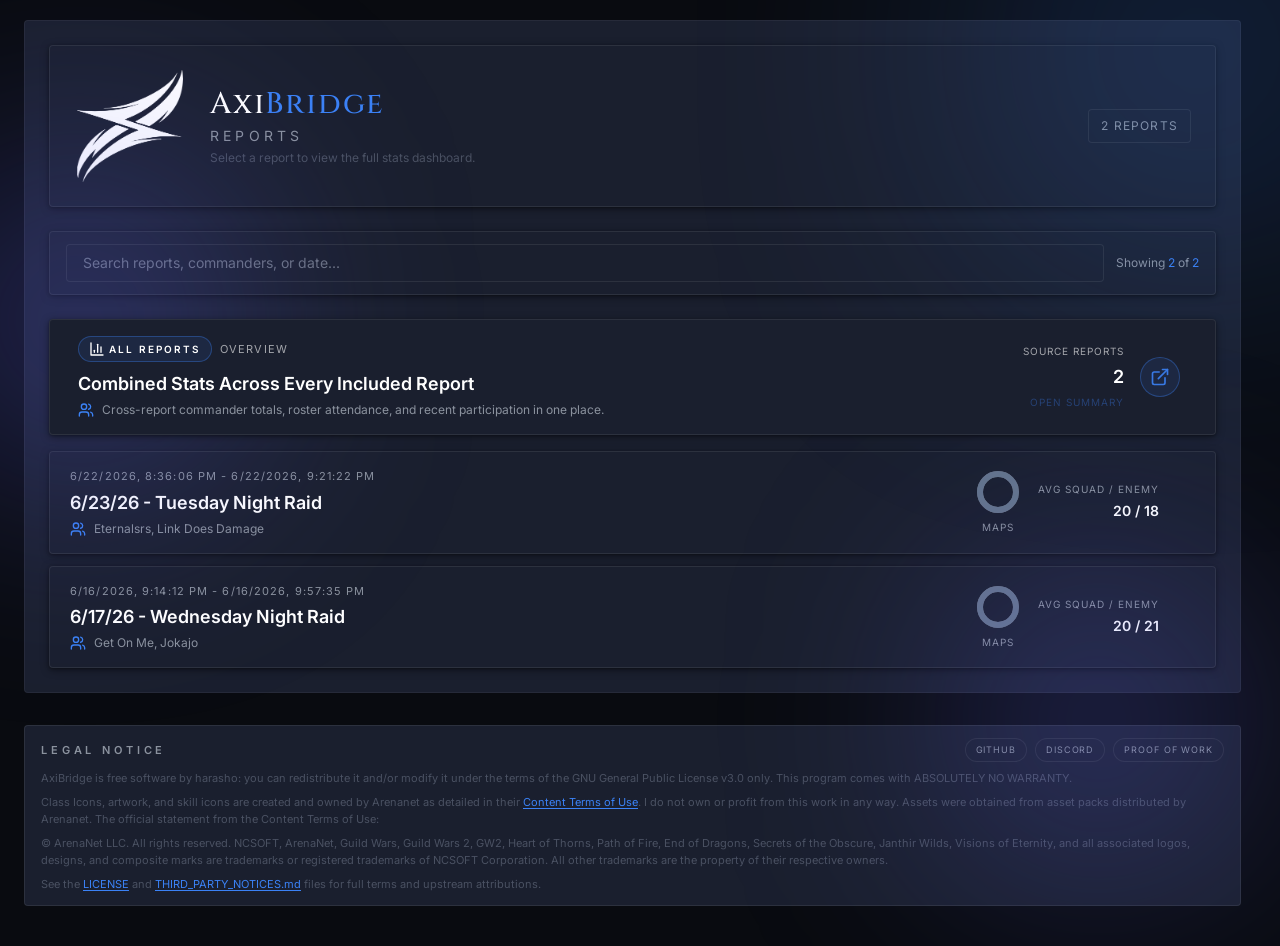
==== commit c4ed7ab9: "Update web report 20260622-203606-af8b" ====
--- a/index.html
+++ b/index.html
@@ -5,8 +5,8 @@
     <link rel="icon" type="image/png" href="./img/AxiBridge-white.png" />
     <meta name="viewport" content="width=device-width, initial-scale=1.0" />
     <title>AxiBridge</title>
-    <script type="module" crossorigin src="./assets/index--pfAUlPA.js"></script>
-    <link rel="stylesheet" crossorigin href="./assets/index-BQ-UKzX4.css">
+    <script type="module" crossorigin src="./assets/index-DtfvO-op.js"></script>
+    <link rel="stylesheet" crossorigin href="./assets/index-DvlebWrZ.css">
   </head>
   <body>
     <div id="root"></div>
--- a/assets/index-DvlebWrZ.css
+++ b/assets/index-DvlebWrZ.css
@@ -0,0 +1 @@
+@import"https://fonts.googleapis.com/css2?family=Cinzel:wght@500;700&family=Inter:wght@400;500;600;700&display=swap";*,:before,:after{--tw-border-spacing-x: 0;--tw-border-spacing-y: 0;--tw-translate-x: 0;--tw-translate-y: 0;--tw-rotate: 0;--tw-skew-x: 0;--tw-skew-y: 0;--tw-scale-x: 1;--tw-scale-y: 1;--tw-pan-x: ;--tw-pan-y: ;--tw-pinch-zoom: ;--tw-scroll-snap-strictness: proximity;--tw-gradient-from-position: ;--tw-gradient-via-position: ;--tw-gradient-to-position: ;--tw-ordinal: ;--tw-slashed-zero: ;--tw-numeric-figure: ;--tw-numeric-spacing: ;--tw-numeric-fraction: ;--tw-ring-inset: ;--tw-ring-offset-width: 0px;--tw-ring-offset-color: #fff;--tw-ring-color: rgb(59 130 246 / .5);--tw-ring-offset-shadow: 0 0 #0000;--tw-ring-shadow: 0 0 #0000;--tw-shadow: 0 0 #0000;--tw-shadow-colored: 0 0 #0000;--tw-blur: ;--tw-brightness: ;--tw-contrast: ;--tw-grayscale: ;--tw-hue-rotate: ;--tw-invert: ;--tw-saturate: ;--tw-sepia: ;--tw-drop-shadow: ;--tw-backdrop-blur: ;--tw-backdrop-brightness: ;--tw-backdrop-contrast: ;--tw-backdrop-grayscale: ;--tw-backdrop-hue-rotate: ;--tw-backdrop-invert: ;--tw-backdrop-opacity: ;--tw-backdrop-saturate: ;--tw-backdrop-sepia: ;--tw-contain-size: ;--tw-contain-layout: ;--tw-contain-paint: ;--tw-contain-style: }::backdrop{--tw-border-spacing-x: 0;--tw-border-spacing-y: 0;--tw-translate-x: 0;--tw-translate-y: 0;--tw-rotate: 0;--tw-skew-x: 0;--tw-skew-y: 0;--tw-scale-x: 1;--tw-scale-y: 1;--tw-pan-x: ;--tw-pan-y: ;--tw-pinch-zoom: ;--tw-scroll-snap-strictness: proximity;--tw-gradient-from-position: ;--tw-gradient-via-position: ;--tw-gradient-to-position: ;--tw-ordinal: ;--tw-slashed-zero: ;--tw-numeric-figure: ;--tw-numeric-spacing: ;--tw-numeric-fraction: ;--tw-ring-inset: ;--tw-ring-offset-width: 0px;--tw-ring-offset-color: #fff;--tw-ring-color: rgb(59 130 246 / .5);--tw-ring-offset-shadow: 0 0 #0000;--tw-ring-shadow: 0 0 #0000;--tw-shadow: 0 0 #0000;--tw-shadow-colored: 0 0 #0000;--tw-blur: ;--tw-brightness: ;--tw-contrast: ;--tw-grayscale: ;--tw-hue-rotate: ;--tw-invert: ;--tw-saturate: ;--tw-sepia: ;--tw-drop-shadow: ;--tw-backdrop-blur: ;--tw-backdrop-brightness: ;--tw-backdrop-contrast: ;--tw-backdrop-grayscale: ;--tw-backdrop-hue-rotate: ;--tw-backdrop-invert: ;--tw-backdrop-opacity: ;--tw-backdrop-saturate: ;--tw-backdrop-sepia: ;--tw-contain-size: ;--tw-contain-layout: ;--tw-contain-paint: ;--tw-contain-style: }*,:before,:after{box-sizing:border-box;border-width:0;border-style:solid;border-color:#e5e7eb}:before,:after{--tw-content: ""}html,:host{line-height:1.5;-webkit-text-size-adjust:100%;-moz-tab-size:4;-o-tab-size:4;tab-size:4;font-family:ui-sans-serif,system-ui,sans-serif,"Apple Color Emoji","Segoe UI Emoji",Segoe UI Symbol,"Noto Color Emoji";font-feature-settings:normal;font-variation-settings:normal;-webkit-tap-highlight-color:transparent}body{margin:0;line-height:inherit}hr{height:0;color:inherit;border-top-width:1px}abbr:where([title]){-webkit-text-decoration:underline dotted;text-decoration:underline dotted}h1,h2,h3,h4,h5,h6{font-size:inherit;font-weight:inherit}a{color:inherit;text-decoration:inherit}b,strong{font-weight:bolder}code,kbd,samp,pre{font-family:ui-monospace,SFMono-Regular,Menlo,Monaco,Consolas,Liberation Mono,Courier New,monospace;font-feature-settings:normal;font-variation-settings:normal;font-size:1em}small{font-size:80%}sub,sup{font-size:75%;line-height:0;position:relative;vertical-align:baseline}sub{bottom:-.25em}sup{top:-.5em}table{text-indent:0;border-color:inherit;border-collapse:collapse}button,input,optgroup,select,textarea{font-family:inherit;font-feature-settings:inherit;font-variation-settings:inherit;font-size:100%;font-weight:inherit;line-height:inherit;letter-spacing:inherit;color:inherit;margin:0;padding:0}button,select{text-transform:none}button,input:where([type=button]),input:where([type=reset]),input:where([type=submit]){-webkit-appearance:button;background-color:transparent;background-image:none}:-moz-focusring{outline:auto}:-moz-ui-invalid{box-shadow:none}progress{vertical-align:baseline}::-webkit-inner-spin-button,::-webkit-outer-spin-button{height:auto}[type=search]{-webkit-appearance:textfield;outline-offset:-2px}::-webkit-search-decoration{-webkit-appearance:none}::-webkit-file-upload-button{-webkit-appearance:button;font:inherit}summary{display:list-item}blockquote,dl,dd,h1,h2,h3,h4,h5,h6,hr,figure,p,pre{margin:0}fieldset{margin:0;padding:0}legend{padding:0}ol,ul,menu{list-style:none;margin:0;padding:0}dialog{padding:0}textarea{resize:vertical}input::-moz-placeholder,textarea::-moz-placeholder{opacity:1;color:#9ca3af}input::placeholder,textarea::placeholder{opacity:1;color:#9ca3af}button,[role=button]{cursor:pointer}:disabled{cursor:default}img,svg,video,canvas,audio,iframe,embed,object{display:block;vertical-align:middle}img,video{max-width:100%;height:auto}[hidden]:where(:not([hidden=until-found])){display:none}.\!container{width:100%!important}.container{width:100%}@media(min-width:640px){.\!container{max-width:640px!important}.container{max-width:640px}}@media(min-width:768px){.\!container{max-width:768px!important}.container{max-width:768px}}@media(min-width:1024px){.\!container{max-width:1024px!important}.container{max-width:1024px}}@media(min-width:1280px){.\!container{max-width:1280px!important}.container{max-width:1280px}}@media(min-width:1536px){.\!container{max-width:1536px!important}.container{max-width:1536px}}.pointer-events-none{pointer-events:none}.pointer-events-auto{pointer-events:auto}.\!visible{visibility:visible!important}.visible{visibility:visible}.collapse{visibility:collapse}.static{position:static}.fixed{position:fixed}.absolute{position:absolute}.relative{position:relative}.sticky{position:sticky}.inset-0{top:0;right:0;bottom:0;left:0}.inset-\[0\.7px\]{top:.7px;right:.7px;bottom:.7px;left:.7px}.inset-y-0{top:0;bottom:0}.-bottom-0\.5{bottom:-.125rem}.-bottom-1{bottom:-.25rem}.-bottom-24{bottom:-6rem}.-left-16{left:-4rem}.-left-8{left:-2rem}.-right-0\.5{right:-.125rem}.-right-1{right:-.25rem}.-right-24{right:-6rem}.-top-0\.5{top:-.125rem}.-top-24{top:-6rem}.-top-\[9px\]{top:-9px}.bottom-0{bottom:0}.bottom-4{bottom:1rem}.bottom-\[1px\]{bottom:1px}.bottom-full{bottom:100%}.left-0{left:0}.left-1{left:.25rem}.left-1\/2{left:50%}.left-2\.5{left:.625rem}.left-3{left:.75rem}.left-4{left:1rem}.right-0{right:0}.right-1{right:.25rem}.right-2{right:.5rem}.right-2\.5{right:.625rem}.right-4{right:1rem}.top-0{top:0}.top-1{top:.25rem}.top-1\/2{top:50%}.top-2{top:.5rem}.top-\[1px\]{top:1px}.top-\[calc\(100\%\+4px\)\]{top:calc(100% + 4px)}.top-full{top:100%}.isolate{isolation:isolate}.z-0{z-index:0}.z-10{z-index:10}.z-20{z-index:20}.z-30{z-index:30}.z-40{z-index:40}.z-50{z-index:50}.z-\[1\]{z-index:1}.z-\[60\]{z-index:60}.z-\[70\]{z-index:70}.z-\[72\]{z-index:72}.z-\[74\]{z-index:74}.z-\[9999\]{z-index:9999}.col-span-2{grid-column:span 2 / span 2}.row-span-2{grid-row:span 2 / span 2}.m-0{margin:0}.-mx-1{margin-left:-.25rem;margin-right:-.25rem}.mx-1{margin-left:.25rem;margin-right:.25rem}.mx-3{margin-left:.75rem;margin-right:.75rem}.mx-4{margin-left:1rem;margin-right:1rem}.mx-auto{margin-left:auto;margin-right:auto}.my-3{margin-top:.75rem;margin-bottom:.75rem}.\!mb-0{margin-bottom:0!important}.\!mt-0{margin-top:0!important}.-mr-\[176px\]{margin-right:-176px}.mb-0\.5{margin-bottom:.125rem}.mb-1{margin-bottom:.25rem}.mb-1\.5{margin-bottom:.375rem}.mb-2{margin-bottom:.5rem}.mb-3{margin-bottom:.75rem}.mb-3\.5{margin-bottom:.875rem}.mb-4{margin-bottom:1rem}.mb-6{margin-bottom:1.5rem}.ml-1{margin-left:.25rem}.ml-1\.5{margin-left:.375rem}.ml-2{margin-left:.5rem}.ml-3{margin-left:.75rem}.ml-auto{margin-left:auto}.mr-3{margin-right:.75rem}.mt-0\.5{margin-top:.125rem}.mt-1{margin-top:.25rem}.mt-10{margin-top:2.5rem}.mt-2{margin-top:.5rem}.mt-3{margin-top:.75rem}.mt-4{margin-top:1rem}.mt-5{margin-top:1.25rem}.mt-6{margin-top:1.5rem}.mt-8{margin-top:2rem}.mt-auto{margin-top:auto}.block{display:block}.inline-block{display:inline-block}.inline{display:inline}.flex{display:flex}.inline-flex{display:inline-flex}.\!table{display:table!important}.table{display:table}.grid{display:grid}.contents{display:contents}.hidden{display:none}.aspect-square{aspect-ratio:1 / 1}.h-0{height:0px}.h-1{height:.25rem}.h-1\.5{height:.375rem}.h-10{height:2.5rem}.h-12{height:3rem}.h-16{height:4rem}.h-2{height:.5rem}.h-2\.5{height:.625rem}.h-20{height:5rem}.h-24{height:6rem}.h-3{height:.75rem}.h-3\.5{height:.875rem}.h-32{height:8rem}.h-4{height:1rem}.h-48{height:12rem}.h-5{height:1.25rem}.h-56{height:14rem}.h-6{height:1.5rem}.h-64{height:16rem}.h-7{height:1.75rem}.h-8{height:2rem}.h-9{height:2.25rem}.h-\[12vh\]{height:12vh}.h-\[18px\]{height:18px}.h-\[220px\]{height:220px}.h-\[240px\]{height:240px}.h-\[260px\]{height:260px}.h-\[26px\]{height:26px}.h-\[280px\]{height:280px}.h-\[2px\]{height:2px}.h-\[300px\]{height:300px}.h-\[320px\]{height:320px}.h-\[34px\]{height:34px}.h-\[360px\]{height:360px}.h-\[3px\]{height:3px}.h-\[400px\]{height:400px}.h-\[480px\]{height:480px}.h-\[500px\]{height:500px}.h-\[65vh\]{height:65vh}.h-\[min\(82vh\,860px\)\]{height:min(82vh,860px)}.h-full{height:100%}.h-px{height:1px}.h-screen{height:100vh}.max-h-0{max-height:0px}.max-h-24{max-height:6rem}.max-h-28{max-height:7rem}.max-h-40{max-height:10rem}.max-h-56{max-height:14rem}.max-h-60{max-height:15rem}.max-h-64{max-height:16rem}.max-h-72{max-height:18rem}.max-h-80{max-height:20rem}.max-h-96{max-height:24rem}.max-h-\[260px\]{max-height:260px}.max-h-\[300px\]{max-height:300px}.max-h-\[30rem\]{max-height:30rem}.max-h-\[320px\]{max-height:320px}.max-h-\[32rem\]{max-height:32rem}.max-h-\[360px\]{max-height:360px}.max-h-\[420px\]{max-height:420px}.max-h-\[560px\]{max-height:560px}.max-h-\[60vh\]{max-height:60vh}.max-h-\[65vh\]{max-height:65vh}.max-h-\[85vh\]{max-height:85vh}.max-h-\[92vh\]{max-height:92vh}.max-h-\[99999px\]{max-height:99999px}.max-h-none{max-height:none}.min-h-0{min-height:0px}.min-h-10{min-height:2.5rem}.min-h-\[108px\]{min-height:108px}.min-h-\[126px\]{min-height:126px}.min-h-\[140px\]{min-height:140px}.min-h-\[182px\]{min-height:182px}.min-h-\[28px\]{min-height:28px}.min-h-\[30px\]{min-height:30px}.min-h-\[40px\]{min-height:40px}.min-h-\[56px\]{min-height:56px}.min-h-\[58px\]{min-height:58px}.min-h-\[60vh\]{min-height:60vh}.min-h-screen{min-height:100vh}.w-1\.5{width:.375rem}.w-10{width:2.5rem}.w-11{width:2.75rem}.w-12{width:3rem}.w-16{width:4rem}.w-2{width:.5rem}.w-2\.5{width:.625rem}.w-20{width:5rem}.w-3{width:.75rem}.w-3\.5{width:.875rem}.w-32{width:8rem}.w-36{width:9rem}.w-4{width:1rem}.w-44{width:11rem}.w-48{width:12rem}.w-5{width:1.25rem}.w-52{width:13rem}.w-56{width:14rem}.w-6{width:1.5rem}.w-64{width:16rem}.w-7{width:1.75rem}.w-8{width:2rem}.w-80{width:20rem}.w-9{width:2.25rem}.w-96{width:24rem}.w-\[120px\]{width:120px}.w-\[18px\]{width:18px}.w-\[220px\]{width:220px}.w-\[240px\]{width:240px}.w-\[248px\]{width:248px}.w-\[260px\]{width:260px}.w-\[26px\]{width:26px}.w-\[2px\]{width:2px}.w-\[320px\]{width:320px}.w-\[4\.5rem\]{width:4.5rem}.w-auto{width:auto}.w-full{width:100%}.w-max{width:-moz-max-content;width:max-content}.w-px{width:1px}.w-screen{width:100vw}.min-w-0{min-width:0px}.min-w-8{min-width:2rem}.min-w-\[240px\]{min-width:240px}.min-w-\[260px\]{min-width:260px}.min-w-\[30px\]{min-width:30px}.min-w-\[420px\]{min-width:420px}.min-w-\[440px\]{min-width:440px}.min-w-\[560px\]{min-width:560px}.min-w-\[620px\]{min-width:620px}.min-w-\[640px\]{min-width:640px}.min-w-\[680px\]{min-width:680px}.min-w-\[700px\]{min-width:700px}.min-w-\[720px\]{min-width:720px}.min-w-\[760px\]{min-width:760px}.min-w-\[860px\]{min-width:860px}.min-w-\[900px\]{min-width:900px}.min-w-full{min-width:100%}.max-w-2xl{max-width:42rem}.max-w-3xl{max-width:48rem}.max-w-4xl{max-width:56rem}.max-w-6xl{max-width:72rem}.max-w-\[1100px\]{max-width:1100px}.max-w-\[120px\]{max-width:120px}.max-w-\[12rem\]{max-width:12rem}.max-w-\[140px\]{max-width:140px}.max-w-\[160px\]{max-width:160px}.max-w-\[170px\]{max-width:170px}.max-w-\[180px\]{max-width:180px}.max-w-\[200px\]{max-width:200px}.max-w-\[2150px\]{max-width:2150px}.max-w-\[58vw\]{max-width:58vw}.max-w-\[80vw\]{max-width:80vw}.max-w-full{max-width:100%}.max-w-lg{max-width:32rem}.max-w-md{max-width:28rem}.max-w-none{max-width:none}.max-w-sm{max-width:24rem}.max-w-xs{max-width:20rem}.flex-1{flex:1 1 0%}.flex-none{flex:none}.flex-shrink-0{flex-shrink:0}.shrink{flex-shrink:1}.shrink-0{flex-shrink:0}.table-auto{table-layout:auto}.table-fixed{table-layout:fixed}.border-collapse{border-collapse:collapse}.border-separate{border-collapse:separate}.border-spacing-0{--tw-border-spacing-x: 0px;--tw-border-spacing-y: 0px;border-spacing:var(--tw-border-spacing-x) var(--tw-border-spacing-y)}.-translate-x-1\/2{--tw-translate-x: -50%;transform:translate(var(--tw-translate-x),var(--tw-translate-y)) rotate(var(--tw-rotate)) skew(var(--tw-skew-x)) skewY(var(--tw-skew-y)) scaleX(var(--tw-scale-x)) scaleY(var(--tw-scale-y))}.-translate-x-full{--tw-translate-x: -100%;transform:translate(var(--tw-translate-x),var(--tw-translate-y)) rotate(var(--tw-rotate)) skew(var(--tw-skew-x)) skewY(var(--tw-skew-y)) scaleX(var(--tw-scale-x)) scaleY(var(--tw-scale-y))}.-translate-y-1\/2{--tw-translate-y: -50%;transform:translate(var(--tw-translate-x),var(--tw-translate-y)) rotate(var(--tw-rotate)) skew(var(--tw-skew-x)) skewY(var(--tw-skew-y)) scaleX(var(--tw-scale-x)) scaleY(var(--tw-scale-y))}.-translate-y-2{--tw-translate-y: -.5rem;transform:translate(var(--tw-translate-x),var(--tw-translate-y)) rotate(var(--tw-rotate)) skew(var(--tw-skew-x)) skewY(var(--tw-skew-y)) scaleX(var(--tw-scale-x)) scaleY(var(--tw-scale-y))}.translate-x-0{--tw-translate-x: 0px;transform:translate(var(--tw-translate-x),var(--tw-translate-y)) rotate(var(--tw-rotate)) skew(var(--tw-skew-x)) skewY(var(--tw-skew-y)) scaleX(var(--tw-scale-x)) scaleY(var(--tw-scale-y))}.translate-x-1{--tw-translate-x: .25rem;transform:translate(var(--tw-translate-x),var(--tw-translate-y)) rotate(var(--tw-rotate)) skew(var(--tw-skew-x)) skewY(var(--tw-skew-y)) scaleX(var(--tw-scale-x)) scaleY(var(--tw-scale-y))}.translate-x-6{--tw-translate-x: 1.5rem;transform:translate(var(--tw-translate-x),var(--tw-translate-y)) rotate(var(--tw-rotate)) skew(var(--tw-skew-x)) skewY(var(--tw-skew-y)) scaleX(var(--tw-scale-x)) scaleY(var(--tw-scale-y))}.translate-y-0{--tw-translate-y: 0px;transform:translate(var(--tw-translate-x),var(--tw-translate-y)) rotate(var(--tw-rotate)) skew(var(--tw-skew-x)) skewY(var(--tw-skew-y)) scaleX(var(--tw-scale-x)) scaleY(var(--tw-scale-y))}.-rotate-90{--tw-rotate: -90deg;transform:translate(var(--tw-translate-x),var(--tw-translate-y)) rotate(var(--tw-rotate)) skew(var(--tw-skew-x)) skewY(var(--tw-skew-y)) scaleX(var(--tw-scale-x)) scaleY(var(--tw-scale-y))}.rotate-180{--tw-rotate: 180deg;transform:translate(var(--tw-translate-x),var(--tw-translate-y)) rotate(var(--tw-rotate)) skew(var(--tw-skew-x)) skewY(var(--tw-skew-y)) scaleX(var(--tw-scale-x)) scaleY(var(--tw-scale-y))}.rotate-45{--tw-rotate: 45deg;transform:translate(var(--tw-translate-x),var(--tw-translate-y)) rotate(var(--tw-rotate)) skew(var(--tw-skew-x)) skewY(var(--tw-skew-y)) scaleX(var(--tw-scale-x)) scaleY(var(--tw-scale-y))}.scale-105{--tw-scale-x: 1.05;--tw-scale-y: 1.05;transform:translate(var(--tw-translate-x),var(--tw-translate-y)) rotate(var(--tw-rotate)) skew(var(--tw-skew-x)) skewY(var(--tw-skew-y)) scaleX(var(--tw-scale-x)) scaleY(var(--tw-scale-y))}.transform{transform:translate(var(--tw-translate-x),var(--tw-translate-y)) rotate(var(--tw-rotate)) skew(var(--tw-skew-x)) skewY(var(--tw-skew-y)) scaleX(var(--tw-scale-x)) scaleY(var(--tw-scale-y))}.animate-\[fadeUp_0\.6s_ease-out\]{animation:fadeUp .6s ease-out}@keyframes pulse{50%{opacity:.5}}.animate-pulse{animation:pulse 2s cubic-bezier(.4,0,.6,1) infinite}@keyframes spin{to{transform:rotate(360deg)}}.animate-spin{animation:spin 1s linear infinite}.cursor-help{cursor:help}.cursor-not-allowed{cursor:not-allowed}.cursor-pointer{cursor:pointer}.select-none{-webkit-user-select:none;-moz-user-select:none;user-select:none}.resize{resize:both}.snap-x{scroll-snap-type:x var(--tw-scroll-snap-strictness)}.snap-mandatory{--tw-scroll-snap-strictness: mandatory}.snap-start{scroll-snap-align:start}.scroll-mt-24{scroll-margin-top:6rem}.scroll-mt-6{scroll-margin-top:1.5rem}.list-decimal{list-style-type:decimal}.list-disc{list-style-type:disc}.appearance-none{-webkit-appearance:none;-moz-appearance:none;appearance:none}.auto-cols-fr{grid-auto-columns:minmax(0,1fr)}.grid-flow-col{grid-auto-flow:column}.grid-cols-1{grid-template-columns:repeat(1,minmax(0,1fr))}.grid-cols-2{grid-template-columns:repeat(2,minmax(0,1fr))}.grid-cols-3{grid-template-columns:repeat(3,minmax(0,1fr))}.grid-cols-6{grid-template-columns:repeat(6,minmax(0,1fr))}.grid-cols-7{grid-template-columns:repeat(7,minmax(0,1fr))}.grid-cols-\[0\.3fr_1\.3fr_1fr_0\.8fr_0\.8fr_0\.8fr\]{grid-template-columns:.3fr 1.3fr 1fr .8fr .8fr .8fr}.grid-cols-\[0\.4fr_1\.5fr_0\.8fr_0\.8fr_0\.8fr\]{grid-template-columns:.4fr 1.5fr .8fr .8fr .8fr}.grid-cols-\[0\.4fr_1\.5fr_1fr_0\.9fr\]{grid-template-columns:.4fr 1.5fr 1fr .9fr}.grid-cols-\[0\.4fr_1\.6fr_1fr\]{grid-template-columns:.4fr 1.6fr 1fr}.grid-cols-\[0\.4fr_1\.6fr_1fr_0\.9fr\]{grid-template-columns:.4fr 1.6fr 1fr .9fr}.grid-cols-\[0\.4fr_1\.6fr_1fr_1fr\]{grid-template-columns:.4fr 1.6fr 1fr 1fr}.grid-cols-\[0\.4fr_1\.6fr_1fr_1fr_1fr\]{grid-template-columns:.4fr 1.6fr 1fr 1fr 1fr}.grid-cols-\[0\.4fr_1\.6fr_1fr_1fr_1fr_1fr\]{grid-template-columns:.4fr 1.6fr 1fr 1fr 1fr 1fr}.grid-cols-\[1\.2fr_0\.8fr\]{grid-template-columns:1.2fr .8fr}.grid-cols-\[1\.4fr_0\.6fr_0\.7fr_0\.8fr\]{grid-template-columns:1.4fr .6fr .7fr .8fr}.grid-cols-\[1\.4fr_0\.8fr_0\.8fr\]{grid-template-columns:1.4fr .8fr .8fr}.grid-cols-\[1\.6fr_0\.8fr_0\.8fr_0\.8fr\]{grid-template-columns:1.6fr .8fr .8fr .8fr}.grid-cols-\[12px_16px_minmax\(0\,1fr\)_auto\]{grid-template-columns:12px 16px minmax(0,1fr) auto}.grid-cols-\[18px_minmax\(0\,1fr\)\]{grid-template-columns:18px minmax(0,1fr)}.grid-cols-\[1fr_110px\]{grid-template-columns:1fr 110px}.grid-cols-\[1fr_auto_1fr\]{grid-template-columns:1fr auto 1fr}.grid-cols-\[230px_1fr\]{grid-template-columns:230px 1fr}.grid-cols-\[2fr_0\.6fr_0\.8fr_0\.6fr_0\.6fr_0\.5fr\]{grid-template-columns:2fr .6fr .8fr .6fr .6fr .5fr}.grid-cols-\[2fr_0\.8fr_0\.7fr\]{grid-template-columns:2fr .8fr .7fr}.grid-cols-\[2fr_0\.8fr_0\.8fr\]{grid-template-columns:2fr .8fr .8fr}.grid-cols-\[2fr_0\.9fr_0\.7fr\]{grid-template-columns:2fr .9fr .7fr}.grid-cols-\[36px_minmax\(0\,1fr\)\]{grid-template-columns:36px minmax(0,1fr)}.grid-cols-\[40px_minmax\(0\,1fr\)\]{grid-template-columns:40px minmax(0,1fr)}.grid-cols-\[minmax\(0\,3\.2fr\)_minmax\(140px\,1\.1fr\)_86px\]{grid-template-columns:minmax(0,3.2fr) minmax(140px,1.1fr) 86px}.grid-rows-2{grid-template-rows:repeat(2,minmax(0,1fr))}.flex-row{flex-direction:row}.flex-col{flex-direction:column}.flex-wrap{flex-wrap:wrap}.flex-nowrap{flex-wrap:nowrap}.items-start{align-items:flex-start}.items-end{align-items:flex-end}.items-center{align-items:center}.items-baseline{align-items:baseline}.items-stretch{align-items:stretch}.justify-start{justify-content:flex-start}.justify-end{justify-content:flex-end}.justify-center{justify-content:center}.justify-between{justify-content:space-between}.gap-0{gap:0px}.gap-0\.5{gap:.125rem}.gap-1{gap:.25rem}.gap-1\.5{gap:.375rem}.gap-2{gap:.5rem}.gap-2\.5{gap:.625rem}.gap-3{gap:.75rem}.gap-4{gap:1rem}.gap-5{gap:1.25rem}.gap-6{gap:1.5rem}.gap-x-1\.5{-moz-column-gap:.375rem;column-gap:.375rem}.gap-x-2{-moz-column-gap:.5rem;column-gap:.5rem}.gap-x-3{-moz-column-gap:.75rem;column-gap:.75rem}.gap-x-4{-moz-column-gap:1rem;column-gap:1rem}.gap-y-1{row-gap:.25rem}.gap-y-1\.5{row-gap:.375rem}.space-y-0>:not([hidden])~:not([hidden]){--tw-space-y-reverse: 0;margin-top:calc(0px * calc(1 - var(--tw-space-y-reverse)));margin-bottom:calc(0px * var(--tw-space-y-reverse))}.space-y-0\.5>:not([hidden])~:not([hidden]){--tw-space-y-reverse: 0;margin-top:calc(.125rem * calc(1 - var(--tw-space-y-reverse)));margin-bottom:calc(.125rem * var(--tw-space-y-reverse))}.space-y-1>:not([hidden])~:not([hidden]){--tw-space-y-reverse: 0;margin-top:calc(.25rem * calc(1 - var(--tw-space-y-reverse)));margin-bottom:calc(.25rem * var(--tw-space-y-reverse))}.space-y-1\.5>:not([hidden])~:not([hidden]){--tw-space-y-reverse: 0;margin-top:calc(.375rem * calc(1 - var(--tw-space-y-reverse)));margin-bottom:calc(.375rem * var(--tw-space-y-reverse))}.space-y-2>:not([hidden])~:not([hidden]){--tw-space-y-reverse: 0;margin-top:calc(.5rem * calc(1 - var(--tw-space-y-reverse)));margin-bottom:calc(.5rem * var(--tw-space-y-reverse))}.space-y-2\.5>:not([hidden])~:not([hidden]){--tw-space-y-reverse: 0;margin-top:calc(.625rem * calc(1 - var(--tw-space-y-reverse)));margin-bottom:calc(.625rem * var(--tw-space-y-reverse))}.space-y-3>:not([hidden])~:not([hidden]){--tw-space-y-reverse: 0;margin-top:calc(.75rem * calc(1 - var(--tw-space-y-reverse)));margin-bottom:calc(.75rem * var(--tw-space-y-reverse))}.space-y-4>:not([hidden])~:not([hidden]){--tw-space-y-reverse: 0;margin-top:calc(1rem * calc(1 - var(--tw-space-y-reverse)));margin-bottom:calc(1rem * var(--tw-space-y-reverse))}.space-y-5>:not([hidden])~:not([hidden]){--tw-space-y-reverse: 0;margin-top:calc(1.25rem * calc(1 - var(--tw-space-y-reverse)));margin-bottom:calc(1.25rem * var(--tw-space-y-reverse))}.space-y-6>:not([hidden])~:not([hidden]){--tw-space-y-reverse: 0;margin-top:calc(1.5rem * calc(1 - var(--tw-space-y-reverse)));margin-bottom:calc(1.5rem * var(--tw-space-y-reverse))}.divide-y>:not([hidden])~:not([hidden]){--tw-divide-y-reverse: 0;border-top-width:calc(1px * calc(1 - var(--tw-divide-y-reverse)));border-bottom-width:calc(1px * var(--tw-divide-y-reverse))}.divide-white\/10>:not([hidden])~:not([hidden]){border-color:#ffffff1a}.divide-white\/5>:not([hidden])~:not([hidden]){border-color:#ffffff0d}.self-end{align-self:flex-end}.self-center{align-self:center}.self-stretch{align-self:stretch}.overflow-auto{overflow:auto}.overflow-hidden{overflow:hidden}.overflow-visible{overflow:visible}.overflow-x-auto{overflow-x:auto}.overflow-y-auto{overflow-y:auto}.overflow-x-hidden{overflow-x:hidden}.overscroll-contain{overscroll-behavior:contain}.truncate{overflow:hidden;text-overflow:ellipsis;white-space:nowrap}.whitespace-normal{white-space:normal}.whitespace-nowrap{white-space:nowrap}.whitespace-pre-wrap{white-space:pre-wrap}.break-words{overflow-wrap:break-word}.break-all{word-break:break-all}.rounded{border-radius:.25rem}.rounded-2xl{border-radius:1rem}.rounded-\[2px\]{border-radius:2px}.rounded-\[3px\]{border-radius:3px}.rounded-\[4px\]{border-radius:4px}.rounded-\[6px\]{border-radius:6px}.rounded-\[var\(--radius-md\)\]{border-radius:var(--radius-md)}.rounded-full{border-radius:9999px}.rounded-lg{border-radius:.5rem}.rounded-md{border-radius:.375rem}.rounded-sm{border-radius:.125rem}.rounded-xl{border-radius:.75rem}.rounded-l-md{border-top-left-radius:.375rem;border-bottom-left-radius:.375rem}.rounded-r-md{border-top-right-radius:.375rem;border-bottom-right-radius:.375rem}.rounded-r-none{border-top-right-radius:0;border-bottom-right-radius:0}.\!border-0{border-width:0px!important}.border{border-width:1px}.border-0{border-width:0px}.border-2{border-width:2px}.border-b{border-bottom-width:1px}.border-l{border-left-width:1px}.border-l-2{border-left-width:2px}.border-l-4{border-left-width:4px}.border-r{border-right-width:1px}.border-t{border-top-width:1px}.border-dashed{border-style:dashed}.border-dotted{border-style:dotted}.border-none{border-style:none}.border-\[color\:var\(--accent-border\)\]{border-color:var(--accent-border)}.border-\[color\:var\(--border-default\)\]{border-color:var(--border-default)}.border-\[color\:var\(--border-hover\)\]{border-color:var(--border-hover)}.border-\[color\:var\(--border-subtle\)\]{border-color:var(--border-subtle)}.border-\[color\:var\(--brand-primary\)\]{border-color:var(--brand-primary)}.border-amber-200\/10{border-color:#fde68a1a}.border-amber-300\/40{border-color:#fcd34d66}.border-amber-400{--tw-border-opacity: 1;border-color:rgb(251 191 36 / var(--tw-border-opacity, 1))}.border-amber-400\/30{border-color:#fbbf244d}.border-amber-400\/40{border-color:#fbbf2466}.border-amber-500\/20{border-color:#f59e0b33}.border-amber-500\/30{border-color:#f59e0b4d}.border-amber-500\/35{border-color:#f59e0b59}.border-amber-500\/40{border-color:#f59e0b66}.border-amber-500\/50{border-color:#f59e0b80}.border-blue-400{--tw-border-opacity: 1;border-color:rgb(96 165 250 / var(--tw-border-opacity, 1))}.border-blue-400\/40{border-color:#60a5fa66}.border-blue-500\/30{border-color:#3b82f64d}.border-blue-500\/40{border-color:#3b82f666}.border-blue-500\/50{border-color:#3b82f680}.border-cyan-200\/40{border-color:#a5f3fc66}.border-cyan-300\/30{border-color:#67e8f94d}.border-cyan-300\/40{border-color:#67e8f966}.border-cyan-300\/50{border-color:#67e8f980}.border-cyan-400\/30{border-color:#22d3ee4d}.border-cyan-400\/40{border-color:#22d3ee66}.border-cyan-500\/25{border-color:#06b6d440}.border-cyan-500\/30{border-color:#06b6d44d}.border-cyan-500\/40{border-color:#06b6d466}.border-emerald-200\/10{border-color:#a7f3d01a}.border-emerald-400\/40{border-color:#34d39966}.border-emerald-500\/30{border-color:#10b9814d}.border-emerald-500\/35{border-color:#10b98159}.border-emerald-500\/40{border-color:#10b98166}.border-green-500\/30{border-color:#22c55e4d}.border-green-500\/40{border-color:#22c55e66}.border-indigo-300\/20{border-color:#a5b4fc33}.border-orange-200\/40{border-color:#fed7aa66}.border-orange-400\/30{border-color:#fb923c4d}.border-orange-500\/30{border-color:#f973164d}.border-orange-500\/35{border-color:#f9731659}.border-purple-500\/30{border-color:#a855f74d}.border-red-400\/25{border-color:#f8717140}.border-red-500\/30{border-color:#ef44444d}.border-red-500\/40{border-color:#ef444466}.border-red-500\/50{border-color:#ef444480}.border-rose-200\/10{border-color:#fecdd31a}.border-rose-300\/30{border-color:#fda4af4d}.border-rose-500\/20{border-color:#f43f5e33}.border-rose-500\/30{border-color:#f43f5e4d}.border-rose-500\/35{border-color:#f43f5e59}.border-rose-500\/60{border-color:#f43f5e99}.border-slate-300\/30{border-color:#cbd5e14d}.border-slate-400\/30{border-color:#94a3b84d}.border-transparent{border-color:transparent}.border-violet-500\/35{border-color:#8b5cf659}.border-white\/10{border-color:#ffffff1a}.border-white\/15{border-color:#ffffff26}.border-white\/20{border-color:#fff3}.border-white\/40{border-color:#fff6}.border-white\/5{border-color:#ffffff0d}.border-white\/60{border-color:#fff9}.border-white\/\[0\.03\]{border-color:#ffffff08}.border-white\/\[0\.06\]{border-color:#ffffff0f}.border-white\/\[0\.07\]{border-color:#ffffff12}.border-white\/\[0\.08\]{border-color:#ffffff14}.border-white\/\[0\.09\]{border-color:#ffffff17}.border-yellow-500\/20{border-color:#eab30833}.border-l-amber-500{--tw-border-opacity: 1;border-left-color:rgb(245 158 11 / var(--tw-border-opacity, 1))}.border-l-emerald-500{--tw-border-opacity: 1;border-left-color:rgb(16 185 129 / var(--tw-border-opacity, 1))}.border-l-rose-500{--tw-border-opacity: 1;border-left-color:rgb(244 63 94 / var(--tw-border-opacity, 1))}.border-t-cyan-400{--tw-border-opacity: 1;border-top-color:rgb(34 211 238 / var(--tw-border-opacity, 1))}.\!bg-cyan-300{--tw-bg-opacity: 1 !important;background-color:rgb(103 232 249 / var(--tw-bg-opacity, 1))!important}.bg-\[color\:var\(--accent-bg\)\]{background-color:var(--accent-bg)}.bg-\[color\:var\(--accent-bg-strong\)\]{background-color:var(--accent-bg-strong)}.bg-\[color\:var\(--bg-elevated\)\]{background-color:var(--bg-elevated)}.bg-\[var\(--accent-bg\)\]{background-color:var(--accent-bg)}.bg-\[var\(--accent-bg-strong\)\]{background-color:var(--accent-bg-strong)}.bg-\[var\(--bg-card\)\]{background-color:var(--bg-card)}.bg-\[var\(--bg-card-inner\)\]{background-color:var(--bg-card-inner)}.bg-\[var\(--bg-elevated\)\]{background-color:var(--bg-elevated)}.bg-\[var\(--bg-hover\)\]{background-color:var(--bg-hover)}.bg-amber-400{--tw-bg-opacity: 1;background-color:rgb(251 191 36 / var(--tw-bg-opacity, 1))}.bg-amber-500{--tw-bg-opacity: 1;background-color:rgb(245 158 11 / var(--tw-bg-opacity, 1))}.bg-amber-500\/10{background-color:#f59e0b1a}.bg-amber-500\/15{background-color:#f59e0b26}.bg-amber-500\/20{background-color:#f59e0b33}.bg-amber-500\/25{background-color:#f59e0b40}.bg-black\/20{background-color:#0003}.bg-black\/25{background-color:#00000040}.bg-black\/30{background-color:#0000004d}.bg-black\/40{background-color:#0006}.bg-black\/50{background-color:#00000080}.bg-black\/60{background-color:#0009}.bg-black\/70{background-color:#000000b3}.bg-blue-400\/90{background-color:#60a5fae6}.bg-blue-500\/10{background-color:#3b82f61a}.bg-blue-500\/15{background-color:#3b82f626}.bg-blue-500\/20{background-color:#3b82f633}.bg-blue-500\/30{background-color:#3b82f64d}.bg-cyan-400\/10{background-color:#22d3ee1a}.bg-cyan-400\/15{background-color:#22d3ee26}.bg-cyan-500\/10{background-color:#06b6d41a}.bg-cyan-500\/15{background-color:#06b6d426}.bg-cyan-500\/20{background-color:#06b6d433}.bg-cyan-500\/30{background-color:#06b6d44d}.bg-cyan-500\/80{background-color:#06b6d4cc}.bg-cyan-500\/\[0\.08\]{background-color:#06b6d414}.bg-cyan-600{--tw-bg-opacity: 1;background-color:rgb(8 145 178 / var(--tw-bg-opacity, 1))}.bg-cyan-600\/20{background-color:#0891b233}.bg-emerald-400{--tw-bg-opacity: 1;background-color:rgb(52 211 153 / var(--tw-bg-opacity, 1))}.bg-emerald-500{--tw-bg-opacity: 1;background-color:rgb(16 185 129 / var(--tw-bg-opacity, 1))}.bg-emerald-500\/10{background-color:#10b9811a}.bg-emerald-500\/15{background-color:#10b98126}.bg-emerald-500\/20{background-color:#10b98133}.bg-emerald-500\/30{background-color:#10b9814d}.bg-fuchsia-500\/20{background-color:#d946ef33}.bg-gray-600{--tw-bg-opacity: 1;background-color:rgb(75 85 99 / var(--tw-bg-opacity, 1))}.bg-green-500{--tw-bg-opacity: 1;background-color:rgb(34 197 94 / var(--tw-bg-opacity, 1))}.bg-green-500\/20{background-color:#22c55e33}.bg-indigo-500\/10{background-color:#6366f11a}.bg-indigo-500\/15{background-color:#6366f126}.bg-orange-400{--tw-bg-opacity: 1;background-color:rgb(251 146 60 / var(--tw-bg-opacity, 1))}.bg-orange-400\/15{background-color:#fb923c26}.bg-orange-500{--tw-bg-opacity: 1;background-color:rgb(249 115 22 / var(--tw-bg-opacity, 1))}.bg-orange-500\/10{background-color:#f973161a}.bg-orange-500\/15{background-color:#f9731626}.bg-orange-500\/20{background-color:#f9731633}.bg-orange-500\/80{background-color:#f97316cc}.bg-purple-500\/20{background-color:#a855f733}.bg-red-400{--tw-bg-opacity: 1;background-color:rgb(248 113 113 / var(--tw-bg-opacity, 1))}.bg-red-500{--tw-bg-opacity: 1;background-color:rgb(239 68 68 / var(--tw-bg-opacity, 1))}.bg-red-500\/10{background-color:#ef44441a}.bg-red-500\/15{background-color:#ef444426}.bg-red-500\/20{background-color:#ef444433}.bg-red-600{--tw-bg-opacity: 1;background-color:rgb(220 38 38 / var(--tw-bg-opacity, 1))}.bg-rose-400{--tw-bg-opacity: 1;background-color:rgb(251 113 133 / var(--tw-bg-opacity, 1))}.bg-rose-400\/20{background-color:#fb718533}.bg-rose-500{--tw-bg-opacity: 1;background-color:rgb(244 63 94 / var(--tw-bg-opacity, 1))}.bg-rose-500\/10{background-color:#f43f5e1a}.bg-rose-500\/15{background-color:#f43f5e26}.bg-slate-200\/70{background-color:#e2e8f0b3}.bg-slate-300\/15{background-color:#cbd5e126}.bg-slate-400\/10{background-color:#94a3b81a}.bg-slate-500\/10{background-color:#64748b1a}.bg-slate-500\/20{background-color:#64748b33}.bg-slate-900{--tw-bg-opacity: 1;background-color:rgb(15 23 42 / var(--tw-bg-opacity, 1))}.bg-slate-950\/70{background-color:#020617b3}.bg-transparent{background-color:transparent}.bg-violet-500\/15{background-color:#8b5cf626}.bg-white{--tw-bg-opacity: 1;background-color:rgb(255 255 255 / var(--tw-bg-opacity, 1))}.bg-white\/10{background-color:#ffffff1a}.bg-white\/5{background-color:#ffffff0d}.bg-white\/\[0\.03\]{background-color:#ffffff08}.bg-white\/\[0\.04\]{background-color:#ffffff0a}.bg-white\/\[0\.05\]{background-color:#ffffff0d}.bg-gradient-to-b{background-image:linear-gradient(to bottom,var(--tw-gradient-stops))}.bg-gradient-to-br{background-image:linear-gradient(to bottom right,var(--tw-gradient-stops))}.from-\[color\:var\(--accent-bg\)\]{--tw-gradient-from: var(--accent-bg) var(--tw-gradient-from-position);--tw-gradient-to: rgb(255 255 255 / 0) var(--tw-gradient-to-position);--tw-gradient-stops: var(--tw-gradient-from), var(--tw-gradient-to)}.from-slate-950\/55{--tw-gradient-from: rgb(2 6 23 / .55) var(--tw-gradient-from-position);--tw-gradient-to: rgb(2 6 23 / 0) var(--tw-gradient-to-position);--tw-gradient-stops: var(--tw-gradient-from), var(--tw-gradient-to)}.from-white\/10{--tw-gradient-from: rgb(255 255 255 / .1) var(--tw-gradient-from-position);--tw-gradient-to: rgb(255 255 255 / 0) var(--tw-gradient-to-position);--tw-gradient-stops: var(--tw-gradient-from), var(--tw-gradient-to)}.via-white\/10{--tw-gradient-to: rgb(255 255 255 / 0) var(--tw-gradient-to-position);--tw-gradient-stops: var(--tw-gradient-from), rgb(255 255 255 / .1) var(--tw-gradient-via-position), var(--tw-gradient-to)}.via-white\/5{--tw-gradient-to: rgb(255 255 255 / 0) var(--tw-gradient-to-position);--tw-gradient-stops: var(--tw-gradient-from), rgb(255 255 255 / .05) var(--tw-gradient-via-position), var(--tw-gradient-to)}.to-slate-900\/45{--tw-gradient-to: rgb(15 23 42 / .45) var(--tw-gradient-to-position)}.to-transparent{--tw-gradient-to: transparent var(--tw-gradient-to-position)}.fill-amber-300{fill:#fcd34d}.fill-transparent{fill:transparent}.fill-yellow-500\/40{fill:#eab30866}.object-contain{-o-object-fit:contain;object-fit:contain}.object-cover{-o-object-fit:cover;object-fit:cover}.\!p-0{padding:0!important}.p-0{padding:0}.p-0\.5{padding:.125rem}.p-1{padding:.25rem}.p-1\.5{padding:.375rem}.p-2{padding:.5rem}.p-2\.5{padding:.625rem}.p-3{padding:.75rem}.p-4{padding:1rem}.p-5{padding:1.25rem}.p-6{padding:1.5rem}.p-8{padding:2rem}.p-\[1px\]{padding:1px}.px-1{padding-left:.25rem;padding-right:.25rem}.px-1\.5{padding-left:.375rem;padding-right:.375rem}.px-2{padding-left:.5rem;padding-right:.5rem}.px-2\.5{padding-left:.625rem;padding-right:.625rem}.px-3{padding-left:.75rem;padding-right:.75rem}.px-3\.5{padding-left:.875rem;padding-right:.875rem}.px-4{padding-left:1rem;padding-right:1rem}.px-5{padding-left:1.25rem;padding-right:1.25rem}.px-6{padding-left:1.5rem;padding-right:1.5rem}.px-8{padding-left:2rem;padding-right:2rem}.px-\[18px\]{padding-left:18px;padding-right:18px}.py-0\.5{padding-top:.125rem;padding-bottom:.125rem}.py-1{padding-top:.25rem;padding-bottom:.25rem}.py-1\.5{padding-top:.375rem;padding-bottom:.375rem}.py-12{padding-top:3rem;padding-bottom:3rem}.py-2{padding-top:.5rem;padding-bottom:.5rem}.py-2\.5{padding-top:.625rem;padding-bottom:.625rem}.py-3{padding-top:.75rem;padding-bottom:.75rem}.py-4{padding-top:1rem;padding-bottom:1rem}.py-5{padding-top:1.25rem;padding-bottom:1.25rem}.py-6{padding-top:1.5rem;padding-bottom:1.5rem}.py-8{padding-top:2rem;padding-bottom:2rem}.py-\[1\.5px\]{padding-top:1.5px;padding-bottom:1.5px}.py-\[14px\]{padding-top:14px;padding-bottom:14px}.py-\[1px\]{padding-top:1px;padding-bottom:1px}.py-\[2px\]{padding-top:2px;padding-bottom:2px}.py-px{padding-top:1px;padding-bottom:1px}.pb-0{padding-bottom:0}.pb-0\.5{padding-bottom:.125rem}.pb-1{padding-bottom:.25rem}.pb-1\.5{padding-bottom:.375rem}.pb-10{padding-bottom:2.5rem}.pb-2{padding-bottom:.5rem}.pb-3{padding-bottom:.75rem}.pb-4{padding-bottom:1rem}.pb-5{padding-bottom:1.25rem}.pb-6{padding-bottom:1.5rem}.pb-8{padding-bottom:2rem}.pb-\[2px\]{padding-bottom:2px}.pl-0{padding-left:0}.pl-1{padding-left:.25rem}.pl-2{padding-left:.5rem}.pl-2\.5{padding-left:.625rem}.pl-3{padding-left:.75rem}.pl-4{padding-left:1rem}.pl-5{padding-left:1.25rem}.pl-6{padding-left:1.5rem}.pl-8{padding-left:2rem}.pl-\[10px\]{padding-left:10px}.pr-0\.5{padding-right:.125rem}.pr-1{padding-right:.25rem}.pr-2{padding-right:.5rem}.pr-3{padding-right:.75rem}.pr-4{padding-right:1rem}.pr-6{padding-right:1.5rem}.pr-7{padding-right:1.75rem}.pr-8{padding-right:2rem}.pt-1{padding-top:.25rem}.pt-1\.5{padding-top:.375rem}.pt-2{padding-top:.5rem}.pt-2\.5{padding-top:.625rem}.pt-3{padding-top:.75rem}.pt-4{padding-top:1rem}.pt-6{padding-top:1.5rem}.pt-\[1px\]{padding-top:1px}.text-left{text-align:left}.text-center{text-align:center}.text-right{text-align:right}.align-top{vertical-align:top}.font-mono{font-family:ui-monospace,SFMono-Regular,Menlo,Monaco,Consolas,Liberation Mono,Courier New,monospace}.text-2xl{font-size:1.5rem;line-height:2rem}.text-3xl{font-size:1.875rem;line-height:2.25rem}.text-4xl{font-size:2.25rem;line-height:2.5rem}.text-\[10\.5px\]{font-size:10.5px}.text-\[10px\]{font-size:10px}.text-\[11px\]{font-size:11px}.text-\[12px\]{font-size:12px}.text-\[13px\]{font-size:13px}.text-\[15px\]{font-size:15px}.text-\[17px\]{font-size:17px}.text-\[8\.5px\]{font-size:8.5px}.text-\[8px\]{font-size:8px}.text-\[9px\]{font-size:9px}.text-base{font-size:1rem;line-height:1.5rem}.text-lg{font-size:1.125rem;line-height:1.75rem}.text-sm{font-size:.875rem;line-height:1.25rem}.text-xl{font-size:1.25rem;line-height:1.75rem}.text-xs{font-size:.75rem;line-height:1rem}.font-black{font-weight:900}.font-bold{font-weight:700}.font-medium{font-weight:500}.font-normal{font-weight:400}.font-semibold{font-weight:600}.uppercase{text-transform:uppercase}.normal-case{text-transform:none}.italic{font-style:italic}.tabular-nums{--tw-numeric-spacing: tabular-nums;font-variant-numeric:var(--tw-ordinal) var(--tw-slashed-zero) var(--tw-numeric-figure) var(--tw-numeric-spacing) var(--tw-numeric-fraction)}.leading-6{line-height:1.5rem}.leading-\[1\.45\]{line-height:1.45}.leading-\[1\.5\]{line-height:1.5}.leading-none{line-height:1}.leading-normal{line-height:1.5}.leading-snug{line-height:1.375}.leading-tight{line-height:1.25}.tracking-\[\.15em\]{letter-spacing:.15em}.tracking-\[\.1em\]{letter-spacing:.1em}.tracking-\[0\.05em\]{letter-spacing:.05em}.tracking-\[0\.06em\]{letter-spacing:.06em}.tracking-\[0\.08em\]{letter-spacing:.08em}.tracking-\[0\.12em\]{letter-spacing:.12em}.tracking-\[0\.18em\]{letter-spacing:.18em}.tracking-\[0\.22em\]{letter-spacing:.22em}.tracking-\[0\.24em\]{letter-spacing:.24em}.tracking-\[0\.25em\]{letter-spacing:.25em}.tracking-\[0\.28em\]{letter-spacing:.28em}.tracking-\[0\.2em\]{letter-spacing:.2em}.tracking-\[0\.35em\]{letter-spacing:.35em}.tracking-\[0\.3em\]{letter-spacing:.3em}.tracking-\[0\.4em\]{letter-spacing:.4em}.tracking-normal{letter-spacing:0em}.tracking-tighter{letter-spacing:-.05em}.tracking-wide{letter-spacing:.025em}.tracking-wider{letter-spacing:.05em}.tracking-widest{letter-spacing:.1em}.\!text-cyan-300{--tw-text-opacity: 1 !important;color:rgb(103 232 249 / var(--tw-text-opacity, 1))!important}.text-\[color\:var\(--accent\)\]{color:var(--accent)}.text-\[color\:var\(--accent-border\)\]{color:var(--accent-border)}.text-\[color\:var\(--brand-primary\)\]{color:var(--brand-primary)}.text-\[color\:var\(--status-warning\)\]{color:var(--status-warning)}.text-\[color\:var\(--text-muted\)\]{color:var(--text-muted)}.text-\[color\:var\(--text-primary\)\]{color:var(--text-primary)}.text-\[color\:var\(--text-secondary\)\]{color:var(--text-secondary)}.text-\[var\(--tw-colors-cyan-950\)\]{color:var(--tw-colors-cyan-950)}.text-amber-100{--tw-text-opacity: 1;color:rgb(254 243 199 / var(--tw-text-opacity, 1))}.text-amber-100\/80{color:#fef3c7cc}.text-amber-200{--tw-text-opacity: 1;color:rgb(253 230 138 / var(--tw-text-opacity, 1))}.text-amber-200\/60{color:#fde68a99}.text-amber-200\/70{color:#fde68ab3}.text-amber-200\/80{color:#fde68acc}.text-amber-300{--tw-text-opacity: 1;color:rgb(252 211 77 / var(--tw-text-opacity, 1))}.text-amber-300\/60{color:#fcd34d99}.text-amber-300\/70{color:#fcd34db3}.text-amber-400{--tw-text-opacity: 1;color:rgb(251 191 36 / var(--tw-text-opacity, 1))}.text-amber-50{--tw-text-opacity: 1;color:rgb(255 251 235 / var(--tw-text-opacity, 1))}.text-blue-100{--tw-text-opacity: 1;color:rgb(219 234 254 / var(--tw-text-opacity, 1))}.text-blue-200{--tw-text-opacity: 1;color:rgb(191 219 254 / var(--tw-text-opacity, 1))}.text-blue-200\/80{color:#bfdbfecc}.text-blue-300{--tw-text-opacity: 1;color:rgb(147 197 253 / var(--tw-text-opacity, 1))}.text-blue-400{--tw-text-opacity: 1;color:rgb(96 165 250 / var(--tw-text-opacity, 1))}.text-cyan-100{--tw-text-opacity: 1;color:rgb(207 250 254 / var(--tw-text-opacity, 1))}.text-cyan-200{--tw-text-opacity: 1;color:rgb(165 243 252 / var(--tw-text-opacity, 1))}.text-cyan-200\/60{color:#a5f3fc99}.text-cyan-200\/70{color:#a5f3fcb3}.text-cyan-200\/80{color:#a5f3fccc}.text-cyan-300{--tw-text-opacity: 1;color:rgb(103 232 249 / var(--tw-text-opacity, 1))}.text-cyan-300\/60{color:#67e8f999}.text-cyan-300\/70{color:#67e8f9b3}.text-cyan-300\/80{color:#67e8f9cc}.text-cyan-400{--tw-text-opacity: 1;color:rgb(34 211 238 / var(--tw-text-opacity, 1))}.text-cyan-50{--tw-text-opacity: 1;color:rgb(236 254 255 / var(--tw-text-opacity, 1))}.text-emerald-100{--tw-text-opacity: 1;color:rgb(209 250 229 / var(--tw-text-opacity, 1))}.text-emerald-100\/80{color:#d1fae5cc}.text-emerald-200{--tw-text-opacity: 1;color:rgb(167 243 208 / var(--tw-text-opacity, 1))}.text-emerald-200\/80{color:#a7f3d0cc}.text-emerald-300{--tw-text-opacity: 1;color:rgb(110 231 183 / var(--tw-text-opacity, 1))}.text-emerald-400{--tw-text-opacity: 1;color:rgb(52 211 153 / var(--tw-text-opacity, 1))}.text-fuchsia-200{--tw-text-opacity: 1;color:rgb(245 208 254 / var(--tw-text-opacity, 1))}.text-fuchsia-400{--tw-text-opacity: 1;color:rgb(232 121 249 / var(--tw-text-opacity, 1))}.text-gray-100{--tw-text-opacity: 1;color:rgb(243 244 246 / var(--tw-text-opacity, 1))}.text-gray-200{--tw-text-opacity: 1;color:rgb(229 231 235 / var(--tw-text-opacity, 1))}.text-gray-300{--tw-text-opacity: 1;color:rgb(209 213 219 / var(--tw-text-opacity, 1))}.text-gray-400{--tw-text-opacity: 1;color:rgb(156 163 175 / var(--tw-text-opacity, 1))}.text-gray-500{--tw-text-opacity: 1;color:rgb(107 114 128 / var(--tw-text-opacity, 1))}.text-gray-600{--tw-text-opacity: 1;color:rgb(75 85 99 / var(--tw-text-opacity, 1))}.text-green-300{--tw-text-opacity: 1;color:rgb(134 239 172 / var(--tw-text-opacity, 1))}.text-green-400{--tw-text-opacity: 1;color:rgb(74 222 128 / var(--tw-text-opacity, 1))}.text-indigo-100\/90{color:#e0e7ffe6}.text-indigo-200{--tw-text-opacity: 1;color:rgb(199 210 254 / var(--tw-text-opacity, 1))}.text-indigo-200\/80{color:#c7d2fecc}.text-indigo-300{--tw-text-opacity: 1;color:rgb(165 180 252 / var(--tw-text-opacity, 1))}.text-indigo-400{--tw-text-opacity: 1;color:rgb(129 140 248 / var(--tw-text-opacity, 1))}.text-orange-100{--tw-text-opacity: 1;color:rgb(255 237 213 / var(--tw-text-opacity, 1))}.text-orange-200{--tw-text-opacity: 1;color:rgb(254 215 170 / var(--tw-text-opacity, 1))}.text-orange-200\/70{color:#fed7aab3}.text-orange-200\/80{color:#fed7aacc}.text-orange-300{--tw-text-opacity: 1;color:rgb(253 186 116 / var(--tw-text-opacity, 1))}.text-orange-400{--tw-text-opacity: 1;color:rgb(251 146 60 / var(--tw-text-opacity, 1))}.text-orange-50{--tw-text-opacity: 1;color:rgb(255 247 237 / var(--tw-text-opacity, 1))}.text-pink-400{--tw-text-opacity: 1;color:rgb(244 114 182 / var(--tw-text-opacity, 1))}.text-purple-300{--tw-text-opacity: 1;color:rgb(216 180 254 / var(--tw-text-opacity, 1))}.text-purple-400{--tw-text-opacity: 1;color:rgb(192 132 252 / var(--tw-text-opacity, 1))}.text-red-100{--tw-text-opacity: 1;color:rgb(254 226 226 / var(--tw-text-opacity, 1))}.text-red-200{--tw-text-opacity: 1;color:rgb(254 202 202 / var(--tw-text-opacity, 1))}.text-red-200\/50{color:#fecaca80}.text-red-200\/60{color:#fecaca99}.text-red-300{--tw-text-opacity: 1;color:rgb(252 165 165 / var(--tw-text-opacity, 1))}.text-red-400{--tw-text-opacity: 1;color:rgb(248 113 113 / var(--tw-text-opacity, 1))}.text-red-500{--tw-text-opacity: 1;color:rgb(239 68 68 / var(--tw-text-opacity, 1))}.text-rose-100{--tw-text-opacity: 1;color:rgb(255 228 230 / var(--tw-text-opacity, 1))}.text-rose-100\/75{color:#ffe4e6bf}.text-rose-100\/80{color:#ffe4e6cc}.text-rose-200{--tw-text-opacity: 1;color:rgb(254 205 211 / var(--tw-text-opacity, 1))}.text-rose-200\/60{color:#fecdd399}.text-rose-300{--tw-text-opacity: 1;color:rgb(253 164 175 / var(--tw-text-opacity, 1))}.text-rose-300\/70{color:#fda4afb3}.text-rose-400{--tw-text-opacity: 1;color:rgb(251 113 133 / var(--tw-text-opacity, 1))}.text-rose-50{--tw-text-opacity: 1;color:rgb(255 241 242 / var(--tw-text-opacity, 1))}.text-sky-200{--tw-text-opacity: 1;color:rgb(186 230 253 / var(--tw-text-opacity, 1))}.text-sky-400{--tw-text-opacity: 1;color:rgb(56 189 248 / var(--tw-text-opacity, 1))}.text-slate-100{--tw-text-opacity: 1;color:rgb(241 245 249 / var(--tw-text-opacity, 1))}.text-slate-200{--tw-text-opacity: 1;color:rgb(226 232 240 / var(--tw-text-opacity, 1))}.text-slate-300{--tw-text-opacity: 1;color:rgb(203 213 225 / var(--tw-text-opacity, 1))}.text-slate-300\/70{color:#cbd5e1b3}.text-slate-400{--tw-text-opacity: 1;color:rgb(148 163 184 / var(--tw-text-opacity, 1))}.text-slate-500{--tw-text-opacity: 1;color:rgb(100 116 139 / var(--tw-text-opacity, 1))}.text-slate-600{--tw-text-opacity: 1;color:rgb(71 85 105 / var(--tw-text-opacity, 1))}.text-teal-400{--tw-text-opacity: 1;color:rgb(45 212 191 / var(--tw-text-opacity, 1))}.text-teal-500{--tw-text-opacity: 1;color:rgb(20 184 166 / var(--tw-text-opacity, 1))}.text-violet-300{--tw-text-opacity: 1;color:rgb(196 181 253 / var(--tw-text-opacity, 1))}.text-white{--tw-text-opacity: 1;color:rgb(255 255 255 / var(--tw-text-opacity, 1))}.text-white\/50{color:#ffffff80}.text-white\/60{color:#fff9}.text-white\/80{color:#fffc}.text-white\/85{color:#ffffffd9}.text-yellow-100{--tw-text-opacity: 1;color:rgb(254 249 195 / var(--tw-text-opacity, 1))}.text-yellow-200{--tw-text-opacity: 1;color:rgb(254 240 138 / var(--tw-text-opacity, 1))}.text-yellow-200\/70{color:#fef08ab3}.text-yellow-200\/90{color:#fef08ae6}.text-yellow-300{--tw-text-opacity: 1;color:rgb(253 224 71 / var(--tw-text-opacity, 1))}.text-yellow-400{--tw-text-opacity: 1;color:rgb(250 204 21 / var(--tw-text-opacity, 1))}.text-yellow-500{--tw-text-opacity: 1;color:rgb(234 179 8 / var(--tw-text-opacity, 1))}.underline{text-decoration-line:underline}.decoration-white\/30{text-decoration-color:#ffffff4d}.decoration-dotted{text-decoration-style:dotted}.underline-offset-2{text-underline-offset:2px}.underline-offset-4{text-underline-offset:4px}.placeholder-gray-500::-moz-placeholder{--tw-placeholder-opacity: 1;color:rgb(107 114 128 / var(--tw-placeholder-opacity, 1))}.placeholder-gray-500::placeholder{--tw-placeholder-opacity: 1;color:rgb(107 114 128 / var(--tw-placeholder-opacity, 1))}.placeholder-gray-600::-moz-placeholder{--tw-placeholder-opacity: 1;color:rgb(75 85 99 / var(--tw-placeholder-opacity, 1))}.placeholder-gray-600::placeholder{--tw-placeholder-opacity: 1;color:rgb(75 85 99 / var(--tw-placeholder-opacity, 1))}.placeholder-slate-500::-moz-placeholder{--tw-placeholder-opacity: 1;color:rgb(100 116 139 / var(--tw-placeholder-opacity, 1))}.placeholder-slate-500::placeholder{--tw-placeholder-opacity: 1;color:rgb(100 116 139 / var(--tw-placeholder-opacity, 1))}.accent-blue-400{accent-color:#60a5fa}.accent-blue-500{accent-color:#3b82f6}.accent-cyan-400{accent-color:#22d3ee}.opacity-0{opacity:0}.opacity-100{opacity:1}.opacity-20{opacity:.2}.opacity-30{opacity:.3}.opacity-40{opacity:.4}.opacity-50{opacity:.5}.opacity-60{opacity:.6}.opacity-90{opacity:.9}.opacity-95{opacity:.95}.shadow{--tw-shadow: 0 1px 3px 0 rgb(0 0 0 / .1), 0 1px 2px -1px rgb(0 0 0 / .1);--tw-shadow-colored: 0 1px 3px 0 var(--tw-shadow-color), 0 1px 2px -1px var(--tw-shadow-color);box-shadow:var(--tw-ring-offset-shadow, 0 0 #0000),var(--tw-ring-shadow, 0 0 #0000),var(--tw-shadow)}.shadow-2xl{--tw-shadow: 0 25px 50px -12px rgb(0 0 0 / .25);--tw-shadow-colored: 0 25px 50px -12px var(--tw-shadow-color);box-shadow:var(--tw-ring-offset-shadow, 0 0 #0000),var(--tw-ring-shadow, 0 0 #0000),var(--tw-shadow)}.shadow-\[0_0_0_1px_rgba\(255\,255\,255\,0\.08\)\]{--tw-shadow: 0 0 0 1px rgba(255,255,255,.08);--tw-shadow-colored: 0 0 0 1px var(--tw-shadow-color);box-shadow:var(--tw-ring-offset-shadow, 0 0 #0000),var(--tw-ring-shadow, 0 0 #0000),var(--tw-shadow)}.shadow-\[0_0_12px_rgba\(34\,211\,238\,0\.16\)\]{--tw-shadow: 0 0 12px rgba(34,211,238,.16);--tw-shadow-colored: 0 0 12px var(--tw-shadow-color);box-shadow:var(--tw-ring-offset-shadow, 0 0 #0000),var(--tw-ring-shadow, 0 0 #0000),var(--tw-shadow)}.shadow-\[0_0_20px_rgba\(251\,191\,36\,0\.25\)\]{--tw-shadow: 0 0 20px rgba(251,191,36,.25);--tw-shadow-colored: 0 0 20px var(--tw-shadow-color);box-shadow:var(--tw-ring-offset-shadow, 0 0 #0000),var(--tw-ring-shadow, 0 0 #0000),var(--tw-shadow)}.shadow-\[0_0_20px_rgba\(34\,211\,238\,0\.25\)\]{--tw-shadow: 0 0 20px rgba(34,211,238,.25);--tw-shadow-colored: 0 0 20px var(--tw-shadow-color);box-shadow:var(--tw-ring-offset-shadow, 0 0 #0000),var(--tw-ring-shadow, 0 0 #0000),var(--tw-shadow)}.shadow-\[0_10px_25px_rgba\(0\,0\,0\,0\.35\)\]{--tw-shadow: 0 10px 25px rgba(0,0,0,.35);--tw-shadow-colored: 0 10px 25px var(--tw-shadow-color);box-shadow:var(--tw-ring-offset-shadow, 0 0 #0000),var(--tw-ring-shadow, 0 0 #0000),var(--tw-shadow)}.shadow-\[0_20px_50px_rgba\(0\,0\,0\,0\.45\)\]{--tw-shadow: 0 20px 50px rgba(0,0,0,.45);--tw-shadow-colored: 0 20px 50px var(--tw-shadow-color);box-shadow:var(--tw-ring-offset-shadow, 0 0 #0000),var(--tw-ring-shadow, 0 0 #0000),var(--tw-shadow)}.shadow-\[0_20px_60px_rgba\(0\,0\,0\,0\.45\)\]{--tw-shadow: 0 20px 60px rgba(0,0,0,.45);--tw-shadow-colored: 0 20px 60px var(--tw-shadow-color);box-shadow:var(--tw-ring-offset-shadow, 0 0 #0000),var(--tw-ring-shadow, 0 0 #0000),var(--tw-shadow)}.shadow-\[0_20px_60px_rgba\(0\,0\,0\,0\.5\)\]{--tw-shadow: 0 20px 60px rgba(0,0,0,.5);--tw-shadow-colored: 0 20px 60px var(--tw-shadow-color);box-shadow:var(--tw-ring-offset-shadow, 0 0 #0000),var(--tw-ring-shadow, 0 0 #0000),var(--tw-shadow)}.shadow-\[0_20px_60px_rgba\(0\,0\,0\,0\.55\)\]{--tw-shadow: 0 20px 60px rgba(0,0,0,.55);--tw-shadow-colored: 0 20px 60px var(--tw-shadow-color);box-shadow:var(--tw-ring-offset-shadow, 0 0 #0000),var(--tw-ring-shadow, 0 0 #0000),var(--tw-shadow)}.shadow-inner{--tw-shadow: inset 0 2px 4px 0 rgb(0 0 0 / .05);--tw-shadow-colored: inset 0 2px 4px 0 var(--tw-shadow-color);box-shadow:var(--tw-ring-offset-shadow, 0 0 #0000),var(--tw-ring-shadow, 0 0 #0000),var(--tw-shadow)}.shadow-lg{--tw-shadow: 0 10px 15px -3px rgb(0 0 0 / .1), 0 4px 6px -4px rgb(0 0 0 / .1);--tw-shadow-colored: 0 10px 15px -3px var(--tw-shadow-color), 0 4px 6px -4px var(--tw-shadow-color);box-shadow:var(--tw-ring-offset-shadow, 0 0 #0000),var(--tw-ring-shadow, 0 0 #0000),var(--tw-shadow)}.shadow-md{--tw-shadow: 0 4px 6px -1px rgb(0 0 0 / .1), 0 2px 4px -2px rgb(0 0 0 / .1);--tw-shadow-colored: 0 4px 6px -1px var(--tw-shadow-color), 0 2px 4px -2px var(--tw-shadow-color);box-shadow:var(--tw-ring-offset-shadow, 0 0 #0000),var(--tw-ring-shadow, 0 0 #0000),var(--tw-shadow)}.shadow-xl{--tw-shadow: 0 20px 25px -5px rgb(0 0 0 / .1), 0 8px 10px -6px rgb(0 0 0 / .1);--tw-shadow-colored: 0 20px 25px -5px var(--tw-shadow-color), 0 8px 10px -6px var(--tw-shadow-color);box-shadow:var(--tw-ring-offset-shadow, 0 0 #0000),var(--tw-ring-shadow, 0 0 #0000),var(--tw-shadow)}.outline-none{outline:2px solid transparent;outline-offset:2px}.outline{outline-style:solid}.ring{--tw-ring-offset-shadow: var(--tw-ring-inset) 0 0 0 var(--tw-ring-offset-width) var(--tw-ring-offset-color);--tw-ring-shadow: var(--tw-ring-inset) 0 0 0 calc(3px + var(--tw-ring-offset-width)) var(--tw-ring-color);box-shadow:var(--tw-ring-offset-shadow),var(--tw-ring-shadow),var(--tw-shadow, 0 0 #0000)}.ring-1{--tw-ring-offset-shadow: var(--tw-ring-inset) 0 0 0 var(--tw-ring-offset-width) var(--tw-ring-offset-color);--tw-ring-shadow: var(--tw-ring-inset) 0 0 0 calc(1px + var(--tw-ring-offset-width)) var(--tw-ring-color);box-shadow:var(--tw-ring-offset-shadow),var(--tw-ring-shadow),var(--tw-shadow, 0 0 #0000)}.ring-2{--tw-ring-offset-shadow: var(--tw-ring-inset) 0 0 0 var(--tw-ring-offset-width) var(--tw-ring-offset-color);--tw-ring-shadow: var(--tw-ring-inset) 0 0 0 calc(2px + var(--tw-ring-offset-width)) var(--tw-ring-color);box-shadow:var(--tw-ring-offset-shadow),var(--tw-ring-shadow),var(--tw-shadow, 0 0 #0000)}.ring-\[color\:var\(--accent-border\)\]{--tw-ring-color: var(--accent-border)}.ring-\[color\:var\(--brand-primary\)\]{--tw-ring-color: var(--brand-primary)}.ring-\[var\(--bg-base\)\]{--tw-ring-color: var(--bg-base)}.ring-cyan-400\/70{--tw-ring-color: rgb(34 211 238 / .7)}.ring-indigo-500\/30{--tw-ring-color: rgb(99 102 241 / .3)}.ring-white\/20{--tw-ring-color: rgb(255 255 255 / .2)}.blur{--tw-blur: blur(8px);filter:var(--tw-blur) var(--tw-brightness) var(--tw-contrast) var(--tw-grayscale) var(--tw-hue-rotate) var(--tw-invert) var(--tw-saturate) var(--tw-sepia) var(--tw-drop-shadow)}.blur-3xl{--tw-blur: blur(64px);filter:var(--tw-blur) var(--tw-brightness) var(--tw-contrast) var(--tw-grayscale) var(--tw-hue-rotate) var(--tw-invert) var(--tw-saturate) var(--tw-sepia) var(--tw-drop-shadow)}.blur-\[70px\]{--tw-blur: blur(70px);filter:var(--tw-blur) var(--tw-brightness) var(--tw-contrast) var(--tw-grayscale) var(--tw-hue-rotate) var(--tw-invert) var(--tw-saturate) var(--tw-sepia) var(--tw-drop-shadow)}.blur-\[80px\]{--tw-blur: blur(80px);filter:var(--tw-blur) var(--tw-brightness) var(--tw-contrast) var(--tw-grayscale) var(--tw-hue-rotate) var(--tw-invert) var(--tw-saturate) var(--tw-sepia) var(--tw-drop-shadow)}.filter{filter:var(--tw-blur) var(--tw-brightness) var(--tw-contrast) var(--tw-grayscale) var(--tw-hue-rotate) var(--tw-invert) var(--tw-saturate) var(--tw-sepia) var(--tw-drop-shadow)}.backdrop-blur-2xl{--tw-backdrop-blur: blur(40px);-webkit-backdrop-filter:var(--tw-backdrop-blur) var(--tw-backdrop-brightness) var(--tw-backdrop-contrast) var(--tw-backdrop-grayscale) var(--tw-backdrop-hue-rotate) var(--tw-backdrop-invert) var(--tw-backdrop-opacity) var(--tw-backdrop-saturate) var(--tw-backdrop-sepia);backdrop-filter:var(--tw-backdrop-blur) var(--tw-backdrop-brightness) var(--tw-backdrop-contrast) var(--tw-backdrop-grayscale) var(--tw-backdrop-hue-rotate) var(--tw-backdrop-invert) var(--tw-backdrop-opacity) var(--tw-backdrop-saturate) var(--tw-backdrop-sepia)}.backdrop-blur-lg{--tw-backdrop-blur: blur(16px);-webkit-backdrop-filter:var(--tw-backdrop-blur) var(--tw-backdrop-brightness) var(--tw-backdrop-contrast) var(--tw-backdrop-grayscale) var(--tw-backdrop-hue-rotate) var(--tw-backdrop-invert) var(--tw-backdrop-opacity) var(--tw-backdrop-saturate) var(--tw-backdrop-sepia);backdrop-filter:var(--tw-backdrop-blur) var(--tw-backdrop-brightness) var(--tw-backdrop-contrast) var(--tw-backdrop-grayscale) var(--tw-backdrop-hue-rotate) var(--tw-backdrop-invert) var(--tw-backdrop-opacity) var(--tw-backdrop-saturate) var(--tw-backdrop-sepia)}.backdrop-blur-md{--tw-backdrop-blur: blur(12px);-webkit-backdrop-filter:var(--tw-backdrop-blur) var(--tw-backdrop-brightness) var(--tw-backdrop-contrast) var(--tw-backdrop-grayscale) var(--tw-backdrop-hue-rotate) var(--tw-backdrop-invert) var(--tw-backdrop-opacity) var(--tw-backdrop-saturate) var(--tw-backdrop-sepia);backdrop-filter:var(--tw-backdrop-blur) var(--tw-backdrop-brightness) var(--tw-backdrop-contrast) var(--tw-backdrop-grayscale) var(--tw-backdrop-hue-rotate) var(--tw-backdrop-invert) var(--tw-backdrop-opacity) var(--tw-backdrop-saturate) var(--tw-backdrop-sepia)}.backdrop-blur-sm{--tw-backdrop-blur: blur(4px);-webkit-backdrop-filter:var(--tw-backdrop-blur) var(--tw-backdrop-brightness) var(--tw-backdrop-contrast) var(--tw-backdrop-grayscale) var(--tw-backdrop-hue-rotate) var(--tw-backdrop-invert) var(--tw-backdrop-opacity) var(--tw-backdrop-saturate) var(--tw-backdrop-sepia);backdrop-filter:var(--tw-backdrop-blur) var(--tw-backdrop-brightness) var(--tw-backdrop-contrast) var(--tw-backdrop-grayscale) var(--tw-backdrop-hue-rotate) var(--tw-backdrop-invert) var(--tw-backdrop-opacity) var(--tw-backdrop-saturate) var(--tw-backdrop-sepia)}.backdrop-blur-xl{--tw-backdrop-blur: blur(24px);-webkit-backdrop-filter:var(--tw-backdrop-blur) var(--tw-backdrop-brightness) var(--tw-backdrop-contrast) var(--tw-backdrop-grayscale) var(--tw-backdrop-hue-rotate) var(--tw-backdrop-invert) var(--tw-backdrop-opacity) var(--tw-backdrop-saturate) var(--tw-backdrop-sepia);backdrop-filter:var(--tw-backdrop-blur) var(--tw-backdrop-brightness) var(--tw-backdrop-contrast) var(--tw-backdrop-grayscale) var(--tw-backdrop-hue-rotate) var(--tw-backdrop-invert) var(--tw-backdrop-opacity) var(--tw-backdrop-saturate) var(--tw-backdrop-sepia)}.backdrop-filter{-webkit-backdrop-filter:var(--tw-backdrop-blur) var(--tw-backdrop-brightness) var(--tw-backdrop-contrast) var(--tw-backdrop-grayscale) var(--tw-backdrop-hue-rotate) var(--tw-backdrop-invert) var(--tw-backdrop-opacity) var(--tw-backdrop-saturate) var(--tw-backdrop-sepia);backdrop-filter:var(--tw-backdrop-blur) var(--tw-backdrop-brightness) var(--tw-backdrop-contrast) var(--tw-backdrop-grayscale) var(--tw-backdrop-hue-rotate) var(--tw-backdrop-invert) var(--tw-backdrop-opacity) var(--tw-backdrop-saturate) var(--tw-backdrop-sepia)}.transition{transition-property:color,background-color,border-color,text-decoration-color,fill,stroke,opacity,box-shadow,transform,filter,backdrop-filter;transition-timing-function:cubic-bezier(.4,0,.2,1);transition-duration:.15s}.transition-\[opacity\,transform\]{transition-property:opacity,transform;transition-timing-function:cubic-bezier(.4,0,.2,1);transition-duration:.15s}.transition-all{transition-property:all;transition-timing-function:cubic-bezier(.4,0,.2,1);transition-duration:.15s}.transition-colors{transition-property:color,background-color,border-color,text-decoration-color,fill,stroke;transition-timing-function:cubic-bezier(.4,0,.2,1);transition-duration:.15s}.transition-opacity{transition-property:opacity;transition-timing-function:cubic-bezier(.4,0,.2,1);transition-duration:.15s}.transition-transform{transition-property:transform;transition-timing-function:cubic-bezier(.4,0,.2,1);transition-duration:.15s}.duration-150{transition-duration:.15s}.duration-200{transition-duration:.2s}.duration-300{transition-duration:.3s}.duration-500{transition-duration:.5s}.duration-700{transition-duration:.7s}.ease-in-out{transition-timing-function:cubic-bezier(.4,0,.2,1)}.ease-out{transition-timing-function:cubic-bezier(0,0,.2,1)}.\[overflow-anchor\:none\]{overflow-anchor:none}:root{--brand-primary: #3b82f6;--brand-secondary: #6366f1;--brand-gradient: linear-gradient(135deg, #3b82f6, #6366f1);--accent-bg: rgba(59, 130, 246, .1);--accent-bg-strong: rgba(59, 130, 246, .18);--accent-border: rgba(59, 130, 246, .35);--glow-primary: rgba(59, 130, 246, .35);--glow-secondary: rgba(99, 102, 241, .35);--bg-base: #090b10;--bg-elevated: #0f1219;--bg-card: #1a1f2e;--bg-card-inner: #222838;--bg-hover: rgba(255, 255, 255, .05);--bg-input: #141822;--border-subtle: rgba(255, 255, 255, .05);--border-default: rgba(255, 255, 255, .08);--border-hover: rgba(255, 255, 255, .14);--text-primary: #e8eaed;--text-secondary: #8b929e;--text-muted: #4a5162;--text-inverse: #0c1015;--shadow-card: 0 2px 8px rgba(0,0,0,.4), 0 1px 3px rgba(0,0,0,.3);--shadow-button: 0 1px 4px rgba(0,0,0,.3);--shadow-dropdown: 0 4px 16px rgba(0,0,0,.5);--radius-sm: 2px;--radius-md: 4px;--radius-lg: 8px;--window-radius: 10px;--ease-out-expo: cubic-bezier(.16, 1, .3, 1);--ease-in-expo: cubic-bezier(.7, 0, .84, 0);--ease-out-back: cubic-bezier(.34, 1.56, .64, 1);--duration-fast: .12s;--duration-normal: .2s;--duration-slow: .35s;--duration-slower: .5s;--scrollbar-size: 10px;--scrollbar-track: rgba(8, 12, 18, .78);--scrollbar-thumb: rgba(146, 163, 184, .35);--scrollbar-thumb-hover: rgba(148, 163, 184, .56);--status-success: #4ade80;--status-success-muted: #86efac;--status-success-bg: rgba(74, 222, 128, .08);--status-success-border: rgba(74, 222, 128, .3);--status-error: #f87171;--status-error-muted: #fca5a5;--status-error-bg: rgba(248, 113, 113, .08);--status-error-border: rgba(248, 113, 113, .3);--status-warning: #fbbf24;--status-warning-muted: #fde68a;--status-warning-bg: rgba(251, 191, 36, .08);--status-warning-border: rgba(251, 191, 36, .3);--status-info: #60a5fa;--status-info-bg: rgba(96, 165, 250, .08);--status-info-border: rgba(96, 165, 250, .3);--font-size-2xs: .5625rem;--font-size-xs: .625rem;--font-size-sm: .75rem;--font-size-base: .875rem;--font-size-lg: 1rem;--font-size-xl: 1.25rem;--section-offense: #f47272;--section-offense-bg: rgba(244, 114, 114, .08);--section-defense: #60a5fa;--section-defense-bg: rgba(96, 165, 250, .08);--section-mitigation: #818cf8;--section-mitigation-bg: rgba(129, 140, 248, .08);--section-support: #34d399;--section-support-bg: rgba(52, 211, 153, .08);--section-healing: #a3e635;--section-healing-bg: rgba(163, 230, 53, .08);--section-boon: #fbbf24;--section-boon-bg: rgba(251, 191, 36, .08);font-family:Inter,system-ui,-apple-system,sans-serif;-webkit-font-smoothing:antialiased;-moz-osx-font-smoothing:grayscale}body.palette-refined-cyan{--brand-primary: #5eadd5;--brand-secondary: #7b9fdb;--brand-gradient: linear-gradient(135deg, #5eadd5, #7b9fdb);--accent-bg: rgba(94, 173, 213, .1);--accent-bg-strong: rgba(94, 173, 213, .18);--accent-border: rgba(94, 173, 213, .35);--glow-primary: rgba(94, 173, 213, .35);--glow-secondary: rgba(123, 159, 219, .35)}body.palette-amber-warm{--brand-primary: #f59e0b;--brand-secondary: #e67e22;--brand-gradient: linear-gradient(135deg, #f59e0b, #e67e22);--accent-bg: rgba(245, 158, 11, .1);--accent-bg-strong: rgba(245, 158, 11, .18);--accent-border: rgba(245, 158, 11, .35);--glow-primary: rgba(245, 158, 11, .35);--glow-secondary: rgba(230, 126, 34, .35)}body.palette-emerald-mint{--brand-primary: #34d399;--brand-secondary: #2dd4bf;--brand-gradient: linear-gradient(135deg, #34d399, #2dd4bf);--accent-bg: rgba(52, 211, 153, .1);--accent-bg-strong: rgba(52, 211, 153, .18);--accent-border: rgba(52, 211, 153, .35);--glow-primary: rgba(52, 211, 153, .35);--glow-secondary: rgba(45, 212, 191, .35)}body.palette-rose-pink{--brand-primary: #f43f5e;--brand-secondary: #ec4899;--brand-gradient: linear-gradient(135deg, #f43f5e, #ec4899);--accent-bg: rgba(244, 63, 94, .1);--accent-bg-strong: rgba(244, 63, 94, .18);--accent-border: rgba(244, 63, 94, .35);--glow-primary: rgba(244, 63, 94, .35);--glow-secondary: rgba(236, 72, 153, .35)}body.palette-violet-purple{--brand-primary: #8b5cf6;--brand-secondary: #a855f7;--brand-gradient: linear-gradient(135deg, #8b5cf6, #a855f7);--accent-bg: rgba(139, 92, 246, .1);--accent-bg-strong: rgba(139, 92, 246, .18);--accent-border: rgba(139, 92, 246, .35);--glow-primary: rgba(139, 92, 246, .35);--glow-secondary: rgba(168, 85, 247, .35)}body.palette-crimson-red{--brand-primary: #ef4444;--brand-secondary: #f97316;--brand-gradient: linear-gradient(135deg, #ef4444, #f97316);--accent-bg: rgba(239, 68, 68, .1);--accent-bg-strong: rgba(239, 68, 68, .18);--accent-border: rgba(239, 68, 68, .35);--glow-primary: rgba(239, 68, 68, .35);--glow-secondary: rgba(249, 115, 22, .35)}body.palette-slate-silver{--brand-primary: #94a3b8;--brand-secondary: #64748b;--brand-gradient: linear-gradient(135deg, #94a3b8, #64748b);--accent-bg: rgba(148, 163, 184, .1);--accent-bg-strong: rgba(148, 163, 184, .18);--accent-border: rgba(148, 163, 184, .35);--glow-primary: rgba(148, 163, 184, .35);--glow-secondary: rgba(100, 116, 139, .35)}body.palette-teal-ocean{--brand-primary: #14b8a6;--brand-secondary: #0891b2;--brand-gradient: linear-gradient(135deg, #14b8a6, #0891b2);--accent-bg: rgba(20, 184, 166, .1);--accent-bg-strong: rgba(20, 184, 166, .18);--accent-border: rgba(20, 184, 166, .35);--glow-primary: rgba(20, 184, 166, .35);--glow-secondary: rgba(8, 145, 178, .35)}body.palette-gold-bronze{--brand-primary: #d4a017;--brand-secondary: #b8860b;--brand-gradient: linear-gradient(135deg, #d4a017, #b8860b);--accent-bg: rgba(212, 160, 23, .1);--accent-bg-strong: rgba(212, 160, 23, .18);--accent-border: rgba(212, 160, 23, .35);--glow-primary: rgba(212, 160, 23, .35);--glow-secondary: rgba(184, 134, 11, .35)}body.glass-surfaces .stats-view,body.glass-surfaces .app-shell,body.glass-surfaces.web-report{--bg-card: rgba(255, 255, 255, .035);--bg-card-inner: rgba(255, 255, 255, .05);--bg-input: rgba(255, 255, 255, .04);--bg-hover: rgba(255, 255, 255, .07)}body.glass-surfaces .stats-view [data-surface=card],body.glass-surfaces .app-shell [data-surface=card],body.glass-surfaces.web-report [data-surface=card]{-webkit-backdrop-filter:blur(12px);backdrop-filter:blur(12px)}body.glass-surfaces .stats-dashboard-nav-panel{background:#0f1219d9!important;-webkit-backdrop-filter:blur(16px);backdrop-filter:blur(16px)}body.glass-surfaces .app-modal-card{background:#0f1219eb!important;-webkit-backdrop-filter:blur(20px);backdrop-filter:blur(20px)}body.glass-surfaces .app-dropdown{background:#0f1219f7!important;-webkit-backdrop-filter:blur(12px)!important;backdrop-filter:blur(12px)!important}body.glass-surfaces .settings-view aside>div{-webkit-backdrop-filter:blur(12px);backdrop-filter:blur(12px)}body.glass-surfaces .stats-view .stats-group-container{-webkit-backdrop-filter:blur(10px);backdrop-filter:blur(10px)}body.glass-surfaces.web-report .glass-card{-webkit-backdrop-filter:blur(16px);backdrop-filter:blur(16px);background:#ffffff09!important;border-color:#ffffff14!important}body.glass-surfaces.web-report .report-nav-sidebar{background:#0f1219d9!important;-webkit-backdrop-filter:blur(20px);backdrop-filter:blur(20px)}body.glass-surfaces.web-report #report-list-container{background:#ffffff05!important;-webkit-backdrop-filter:blur(12px);backdrop-filter:blur(12px)}body.web-report.glass-surfaces .glass-card,body.web-report.glass-surfaces [data-surface=card],body.web-report.glass-surfaces .stats-group-container,body.web-report.glass-surfaces #report-list-container,body.web-report.glass-surfaces .report-nav-sidebar,body.web-report.glass-surfaces .backdrop-blur-xl,body.web-report.glass-surfaces .backdrop-blur-lg,body.web-report.glass-surfaces .backdrop-blur-md,body.web-report.glass-surfaces .backdrop-blur-sm{backdrop-filter:none!important;-webkit-backdrop-filter:none!important}body.web-report.glass-surfaces .glass-card,body.web-report.glass-surfaces [data-surface=card]{background:#ffffff0d!important}body.web-report.glass-surfaces #report-list-container{background:#ffffff09!important}body.web-report.glass-surfaces .report-nav-sidebar{background:#0f1219e6!important}body.bulk-uploading.glass-surfaces .stats-view,body.bulk-uploading.glass-surfaces .app-shell{--bg-card: #1a1f2e;--bg-card-inner: #222838;--bg-input: #141822;--bg-hover: rgba(255, 255, 255, .05)}body.bulk-uploading.glass-surfaces [data-surface=card],body.bulk-uploading.glass-surfaces .stats-group-container,body.bulk-uploading.glass-surfaces .settings-view aside>div,body.bulk-uploading.glass-surfaces .app-modal-card{-webkit-backdrop-filter:none;backdrop-filter:none}body.glassmorphic #root{background:radial-gradient(ellipse at top right,#312e81,#0f0d2a 30%,#050505 80%) fixed!important;position:relative}body.glassmorphic #root:before,body.glassmorphic #root:after{content:"";position:fixed;width:700px;height:700px;border-radius:50%;filter:blur(120px);pointer-events:none;z-index:0}body.glassmorphic #root:before{top:-200px;right:-100px;background:#3e2c8952}body.glassmorphic #root:after{bottom:-200px;left:-100px;background:#08142d8c}body.glassmorphic.web-report #root:before,body.glassmorphic.web-report #root:after,body.glassmorphic.web-report [style*="var(--glow-primary)"],body.glassmorphic.web-report [style*="var(--glow-secondary)"]{display:none!important}body.glassmorphic #root>*{position:relative;z-index:1}body.glassmorphic{--bg-base: rgba(15, 18, 25, .55);--bg-elevated: transparent;--bg-card: rgba(255, 255, 255, .05);--bg-card-inner: rgba(255, 255, 255, .07);--bg-input: rgba(0, 0, 0, .4);--bg-hover: rgba(255, 255, 255, .1);--border-default: rgba(255, 255, 255, .1);--border-subtle: rgba(255, 255, 255, .05);--border-hover: rgba(255, 255, 255, .2);--shadow-card: inset 0 1px 0 rgba(255, 255, 255, .12), 0 25px 50px -12px rgba(0, 0, 0, .5);--brand-primary: #ffffff;--brand-secondary: rgba(255, 255, 255, .85);--brand-gradient: linear-gradient(135deg, #ffffff, rgba(255, 255, 255, .7));--accent-bg: rgba(255, 255, 255, .1);--accent-bg-strong: rgba(255, 255, 255, .18);--accent-border: rgba(255, 255, 255, .35);--glow-primary: rgba(255, 255, 255, .35);--glow-secondary: rgba(255, 255, 255, .25);--text-primary: #ffffff;--text-secondary: rgba(255, 255, 255, .85);--text-muted: rgba(255, 255, 255, .65);--radius-sm: 6px;--radius-md: 10px;--radius-lg: 14px}body.glassmorphic.palette-refined-cyan,body.glassmorphic.palette-amber-warm,body.glassmorphic.palette-emerald-mint,body.glassmorphic.palette-rose-pink,body.glassmorphic.palette-violet-purple,body.glassmorphic.palette-crimson-red,body.glassmorphic.palette-slate-silver,body.glassmorphic.palette-teal-ocean,body.glassmorphic.palette-gold-bronze{--brand-primary: #ffffff;--brand-secondary: rgba(255, 255, 255, .85);--brand-gradient: linear-gradient(135deg, #ffffff, rgba(255, 255, 255, .7));--accent-bg: rgba(255, 255, 255, .1);--accent-bg-strong: rgba(255, 255, 255, .18);--accent-border: rgba(255, 255, 255, .35);--glow-primary: rgba(255, 255, 255, .35);--glow-secondary: rgba(255, 255, 255, .25)}body.glassmorphic .app-titlebar{backdrop-filter:blur(12px) saturate(130%);-webkit-backdrop-filter:blur(12px) saturate(130%)}body.glassmorphic .app-brand-bridge{background:linear-gradient(to right,#60a5fa,#c084fc);-webkit-background-clip:text;background-clip:text;color:transparent!important}body.glassmorphic .overview-card,body.glassmorphic .mvp-card{background:linear-gradient(135deg,#2563eb33,#9333ea33)!important;backdrop-filter:blur(16px) saturate(130%);-webkit-backdrop-filter:blur(16px) saturate(130%);box-shadow:inset 0 1px #ffffff1a,0 20px 40px -12px #0006}body.glassmorphic .rounded-\[4px\],body.glassmorphic .rounded-md{border-radius:.5rem!important}body.glassmorphic .rounded-lg{border-radius:.75rem!important}body.glassmorphic .rounded-xl{border-radius:1rem!important}body.glassmorphic .rounded-2xl{border-radius:1.25rem!important}body.glassmorphic .bg-white\/5,body.glassmorphic .bg-white\/4,body.glassmorphic .bg-white\/3,body.glassmorphic .bg-black\/20,body.glassmorphic .bg-black\/25,body.glassmorphic .bg-black\/30,body.glassmorphic .bg-black\/40,body.glassmorphic .stats-group-container,body.glassmorphic .app-modal-card,body.glassmorphic.web-report .glass-card,body.glassmorphic.web-report #report-list-container{backdrop-filter:blur(20px) saturate(130%);-webkit-backdrop-filter:blur(20px) saturate(130%);box-shadow:inset 0 1px #ffffff1a,0 25px 50px -12px #0006}body.glassmorphic .app-modal-card{background:#0f1219d9!important;border:1px solid rgba(255,255,255,.1)!important}body.glassmorphic .stats-dashboard-nav-panel,body.glassmorphic.web-report .report-nav-sidebar{background:#0f1219b3!important;backdrop-filter:blur(20px) saturate(130%);-webkit-backdrop-filter:blur(20px) saturate(130%);border-color:#ffffff1a!important}body.glassmorphic .app-dropdown{background:#0f1219f2!important;backdrop-filter:blur(16px)!important;-webkit-backdrop-filter:blur(16px)!important;border-radius:.75rem!important}body.bulk-uploading.glassmorphic #root:before,body.bulk-uploading.glassmorphic #root:after{display:none}body.bulk-uploading.glassmorphic .bg-white\/5,body.bulk-uploading.glassmorphic .bg-white\/4,body.bulk-uploading.glassmorphic .bg-white\/3,body.bulk-uploading.glassmorphic .bg-black\/20,body.bulk-uploading.glassmorphic .bg-black\/25,body.bulk-uploading.glassmorphic .bg-black\/30,body.bulk-uploading.glassmorphic .bg-black\/40,body.bulk-uploading.glassmorphic .stats-group-container,body.bulk-uploading.glassmorphic .app-modal-card,body.bulk-uploading.glassmorphic .stats-dashboard-nav-panel,body.bulk-uploading.glassmorphic.web-report .report-nav-sidebar,body.bulk-uploading.glassmorphic .app-dropdown{backdrop-filter:none!important;-webkit-backdrop-filter:none!important}html,body{height:100%;margin:0;padding:0;background:transparent}#root{height:100%;margin:0;padding:0;background:var(--bg-base, #000000);border-radius:var(--window-radius);overflow:hidden}.stats-view .fight-diff-select{appearance:none;-webkit-appearance:none;-moz-appearance:none;padding-right:2rem!important;background-repeat:no-repeat!important;background-position:right .65rem center!important;background-size:.8rem .8rem!important;background-image:url("data:image/svg+xml,%3Csvg xmlns='http://www.w3.org/2000/svg' viewBox='0 0 20 20' fill='none' stroke='%23cbd5e1' stroke-width='2' stroke-linecap='round' stroke-linejoin='round'%3E%3Cpath d='M6 8l4 4 4-4'/%3E%3C/svg%3E")!important}body.glass-surfaces .stats-view .fight-diff-select{background-color:#0f1219d9!important;-webkit-backdrop-filter:blur(12px);backdrop-filter:blur(12px)}body.glass-surfaces .stats-view .fight-diff-select option{background:var(--bg-elevated);color:var(--text-primary)}body.web-report .stats-sections>[data-section-visible=true]+[data-section-visible=true]{margin-top:1.5rem}body.web-report .stats-sections>[data-section-first=true]{margin-top:.5rem}body.web-report .stats-view .max-h-64{max-height:24rem!important}body.web-report .stats-view .max-h-72{max-height:26rem!important}body.web-report .stats-view .max-h-80{max-height:28rem!important}.file-picker-selected-cell{background-color:var(--accent-bg-strong, rgba(59, 130, 246, .18))!important;border-color:var(--accent-border, rgba(59, 130, 246, .35))!important;color:var(--text-primary, #e8eaed)!important}.file-picker-selected-item{background-color:var(--accent-bg-strong, rgba(59, 130, 246, .18))!important;color:var(--text-primary, #e8eaed)!important}:root{--axibridge-gradient: linear-gradient(90deg, #3b82f6, #6366f1)}.axibridge-gradient-text{background-image:var(--axibridge-gradient);background-clip:text;-webkit-background-clip:text;color:transparent}html.web-report,body.web-report{height:auto;min-height:100%;overflow-x:hidden;overflow-y:auto;--scrollbar-size: 12px}body.web-report *{scrollbar-width:auto;scrollbar-gutter:stable}@media(max-width:639px){body.web-report,body.web-report *{scrollbar-gutter:auto}}body.web-report *::-webkit-scrollbar{width:14px;height:14px}body.web-report #top-skills-outgoing .max-h-80,body.web-report #top-skills-incoming .max-h-80{padding-right:.5rem}body.web-report #root{min-height:100%;height:auto;overflow:visible}@media(max-width:1024px){body.web-report .mobile-bottom-pad{padding-bottom:calc(5.5rem + env(safe-area-inset-bottom))}body.web-report .mobile-action-bar{padding-bottom:env(safe-area-inset-bottom)}}.drag-region{-webkit-app-region:drag}.no-drag{-webkit-app-region:no-drag}*{scrollbar-width:thin;scrollbar-color:var(--scrollbar-thumb) var(--scrollbar-track)}*::-webkit-scrollbar{width:var(--scrollbar-size);height:var(--scrollbar-size)}*::-webkit-scrollbar-track{background:var(--scrollbar-track)}*::-webkit-scrollbar-thumb{background-color:var(--scrollbar-thumb);border-radius:999px;border:2px solid var(--scrollbar-track)}*::-webkit-scrollbar-thumb:hover{background-color:var(--scrollbar-thumb-hover)}*::-webkit-scrollbar-corner{background:transparent}svg{-moz-user-select:none;user-select:none;-webkit-user-select:none;-ms-user-select:none}svg.lucide{display:inline-block;overflow:visible}.recharts-responsive-container{min-width:0;min-height:0}.recharts-wrapper,.recharts-surface,.recharts-layer,.recharts-text,.recharts-cartesian-axis,.recharts-tooltip-wrapper,.recharts-wrapper *{-moz-user-select:none;user-select:none;-webkit-user-select:none;-ms-user-select:none}input,select,textarea,button,[contenteditable=true]{outline:none}input:focus,select:focus,textarea:focus,button:focus,[contenteditable=true]:focus,input:focus-visible,select:focus-visible,textarea:focus-visible,button:focus-visible,[contenteditable=true]:focus-visible{outline:none;box-shadow:none}@keyframes modal-pane-grow{0%{opacity:0;transform:scale(.96) translateY(8px)}to{opacity:1;transform:scale(1) translateY(0)}}@keyframes modal-pane-shrink{0%{opacity:1;transform:scale(1) translateY(0)}to{opacity:0;transform:scale(.98) translateY(4px)}}@keyframes modal-backdrop-in{0%{opacity:0}to{opacity:1}}@keyframes modal-backdrop-out{0%{opacity:1}to{opacity:0}}.modal-pane{transform-origin:center;animation-duration:var(--duration-normal);animation-timing-function:var(--ease-out-expo);animation-fill-mode:both;will-change:transform,opacity;background-color:var(--bg-elevated);-webkit-backdrop-filter:none;backdrop-filter:none;border:1px solid var(--border-default);border-radius:var(--radius-md);box-shadow:var(--shadow-card);padding-bottom:calc(2.5rem + env(safe-area-inset-bottom))}body:not(.web-report) .modal-pane{top:var(--app-titlebar-height, 2.5rem);bottom:0;height:calc(100dvh - var(--app-titlebar-height, 2.5rem));max-height:calc(100dvh - var(--app-titlebar-height, 2.5rem));display:flex;flex-direction:column;overflow-x:hidden;overflow-y:auto;padding-top:0;padding-bottom:env(safe-area-inset-bottom);margin-top:0!important}body:not(.web-report) .modal-pane.pb-10{padding-bottom:env(safe-area-inset-bottom)!important}body:not(.web-report) .modal-pane>:not(:first-child){flex:1 1 auto;min-height:0}body:not(.web-report) .modal-pane>.flex.flex-col.gap-4>:last-child{flex:1 1 auto;min-height:0}.modal-pane-enter{animation-name:modal-pane-grow}.modal-pane-exit{animation-name:modal-pane-shrink;animation-duration:var(--duration-fast);animation-timing-function:var(--ease-in-expo)}body:not(.web-report) .modal-pane button[aria-label^="Close "]{margin-top:.25rem}.modal-backdrop{animation-duration:var(--duration-normal);animation-timing-function:var(--ease-out-expo);animation-fill-mode:both;background-color:#0a0e12d9}.modal-backdrop-enter{animation-name:modal-backdrop-in}.modal-backdrop-exit{animation-name:modal-backdrop-out;animation-duration:var(--duration-fast);animation-timing-function:var(--ease-in-expo)}.glass-datetime{color-scheme:dark}.glass-datetime::-webkit-calendar-picker-indicator{filter:invert(1) brightness(1.2);opacity:.8}.glass-datetime::-webkit-datetime-edit,.glass-datetime::-webkit-datetime-edit-fields-wrapper,.glass-datetime::-webkit-datetime-edit-text,.glass-datetime::-webkit-datetime-edit-month-field,.glass-datetime::-webkit-datetime-edit-day-field,.glass-datetime::-webkit-datetime-edit-year-field,.glass-datetime::-webkit-datetime-edit-hour-field,.glass-datetime::-webkit-datetime-edit-minute-field,.glass-datetime::-webkit-datetime-edit-ampm-field{color:var(--text-primary)}.glass-dropdown{background:#10141beb;backdrop-filter:blur(34px) saturate(140%);-webkit-backdrop-filter:blur(34px) saturate(140%);box-shadow:inset 0 1px #ffffff14,0 24px 70px #000000a6}.glass-dropdown:before{content:"";position:absolute;top:0;right:0;bottom:0;left:0;background:radial-gradient(circle at top left,rgba(255,255,255,.14),transparent 55%),radial-gradient(circle at 70% 20%,rgba(255,255,255,.08),transparent 50%),radial-gradient(circle at bottom right,rgba(124,58,237,.28),transparent 60%);opacity:1;filter:blur(22px);pointer-events:none}.glass-dropdown:after{content:"";position:absolute;top:0;right:0;bottom:0;left:0;background:linear-gradient(120deg,#ffffff24,#fff0 55%),linear-gradient(180deg,#00000073,#0000);opacity:.95;pointer-events:none}.dense-table{display:flex;flex-direction:column;gap:.75rem}.dense-table__container{display:flex;flex-direction:column;flex:1 1 auto;min-height:0}.dense-table__header{display:flex;align-items:baseline;justify-content:space-between;gap:1rem;padding:.75rem 1rem;background:#ffffff0d;border-bottom:1px solid rgba(255,255,255,.08)}.dense-table__title{font-size:var(--font-size-lg);font-weight:600;color:var(--text-primary)}.dense-table__subtitle{font-size:var(--font-size-xs);text-transform:uppercase;letter-spacing:.3em;color:var(--text-secondary)}.dense-table__controls{padding:0 1rem}.dense-table__scroll{overflow:auto;max-height:70vh;flex:1 1 auto;min-height:0}body:not(.web-report) .modal-pane .dense-table{min-height:0;height:100%;flex:1 1 auto;overflow:hidden}body:not(.web-report) .modal-pane .dense-table__scroll{flex:1 1 auto;min-height:0;max-height:calc(100dvh - 12rem);overflow:auto}body.web-report .modal-pane .dense-table__scroll{overflow-x:hidden}body:not(.web-report) .modal-pane .dense-table__scroll{overflow-x:hidden}body.web-report .modal-pane .dense-table__scroll::-webkit-scrollbar:horizontal{height:0!important}body:not(.web-report) .modal-pane .dense-table__scroll::-webkit-scrollbar:horizontal{height:0!important}body.web-report .modal-pane .dense-table__scroll::-webkit-scrollbar-thumb:horizontal,body.web-report .modal-pane .dense-table__scroll::-webkit-scrollbar-track:horizontal{background:transparent;border:0}body:not(.web-report) .modal-pane .dense-table__scroll::-webkit-scrollbar-thumb:horizontal,body:not(.web-report) .modal-pane .dense-table__scroll::-webkit-scrollbar-track:horizontal{background:transparent;border:0}body:not(.web-report) .modal-pane .dense-table.fight-breakdown-dense .dense-table__scroll{overflow-x:auto}body:not(.web-report) .modal-pane .dense-table.fight-breakdown-dense .dense-table__scroll::-webkit-scrollbar:horizontal{height:10px!important}body:not(.web-report) .modal-pane .dense-table.fight-breakdown-dense .dense-table__scroll::-webkit-scrollbar-track:horizontal{background:#0f172a73}body:not(.web-report) .modal-pane .dense-table.fight-breakdown-dense .dense-table__scroll::-webkit-scrollbar-thumb:horizontal{background:#94a3b88c;border-radius:9999px}.dense-table__grid{display:grid;align-items:stretch;min-width:-moz-max-content;min-width:max-content;font-size:var(--font-size-xs)}.dense-table__row{display:contents}.dense-table__head,.dense-table__cell{padding:.45rem .6rem;border-bottom:1px solid rgba(255,255,255,.04);color:var(--text-secondary);background:#ffffff04}.dense-table__row:nth-of-type(odd)>.dense-table__cell{background:#ffffff04}.dense-table__cell{transition:background-color var(--duration-fast) ease-out,box-shadow var(--duration-fast) ease-out}.dense-table__row:hover>.dense-table__cell{background:#ffffff0f}.dense-table__row:nth-of-type(odd)>.dense-table__cell--pinned{background:var(--bg-elevated, #0d1117)}.dense-table__row:hover>.dense-table__cell--pinned{background:#ffffff0f;box-shadow:inset 2px 0 0 var(--brand-primary)}.dense-table__head{font-size:var(--font-size-2xs);text-transform:uppercase;letter-spacing:.08em;color:var(--text-secondary);background:var(--bg-elevated);border-bottom:2px solid rgba(255,255,255,.12);position:sticky;top:0;z-index:3;box-shadow:0 1px #0003;transition:box-shadow var(--duration-normal) ease-out}.dense-table__scroll--scrolled .dense-table__head{box-shadow:0 2px 8px #0006}.dense-table__head:not(:last-child):after{content:"";position:absolute;top:25%;right:0;width:1px;height:50%;background:#94a3b859;pointer-events:none}.dense-table__head-inner{display:flex;align-items:center;justify-content:space-between;gap:.75rem;padding:0 .5rem}.dense-table__head--sticky{z-index:4}.dense-table__head--pinned,.dense-table__cell--pinned{position:sticky;left:0;z-index:3;background:var(--bg-elevated, #0d1117);background-clip:padding-box;box-shadow:6px 0 12px #00000040}.dense-table__head--pinned{z-index:5}.dense-table__cell--label{display:flex;align-items:center;gap:.5rem;font-size:var(--font-size-xs);color:var(--text-primary);background:var(--bg-elevated, #0d1117)}.dense-table__cell--right{text-align:right;font-variant-numeric:tabular-nums;font-family:ui-monospace,SFMono-Regular,Menlo,Monaco,Consolas,Liberation Mono,Courier New,monospace}.dense-table__head.dense-table__head--active{background:var(--accent-bg-strong);color:var(--brand-primary);border-bottom-color:color-mix(in srgb,var(--brand-primary) 50%,transparent)}.dense-table__cell.dense-table__cell--active{background:var(--accent-bg);color:var(--text-primary);font-weight:500}.dense-table__row:nth-of-type(odd)>.dense-table__cell.dense-table__cell--active{background:color-mix(in srgb,var(--brand-primary) 9%,transparent)}.dense-table__row:hover>.dense-table__cell.dense-table__cell--active{background:color-mix(in srgb,var(--brand-primary) 14%,transparent)}.stats-table-sidebar>:last-child{flex:1 1 auto;min-height:0;overflow-y:auto}.scroll-scrubber{padding:0 1rem .5rem}.scroll-scrubber__track{position:relative;height:16px;background:#ffffff14;border-radius:999px;cursor:pointer}.scroll-scrubber__thumb{position:absolute;top:3px;height:10px;left:0;border-radius:999px;background:#ffffff8c;box-shadow:0 0 6px #fff3;cursor:grab}.scroll-scrubber__thumb:active{cursor:grabbing}.scroll-scrubber__thumb--hidden{opacity:0;pointer-events:none}.axibridge-logo{display:inline-block;background-color:#fff;-webkit-mask-size:contain;mask-size:contain;-webkit-mask-position:center;mask-position:center;-webkit-mask-repeat:no-repeat;mask-repeat:no-repeat}.stats-nav-entry,.stats-nav-entry:hover,.stats-nav-entry:active,.stats-nav-entry:focus,.stats-nav-entry:focus-visible{box-shadow:none!important;border-color:transparent!important}.stats-table-shell__head-stack{background:transparent!important;box-shadow:none!important}.proof-of-work-sidebar .proof-of-work-toc-item--l1{padding-left:.55rem;color:var(--text-primary)}.proof-of-work-sidebar .proof-of-work-toc-item--l2{padding-left:1.25rem;color:var(--text-primary)}.proof-of-work-sidebar .proof-of-work-toc-item--l3{padding-left:1.85rem;color:var(--text-secondary)}.squad-comp-fight-nav-item{transition:border-color .2s ease,background-color .2s ease,box-shadow .2s ease}body.web-report .stats-view .fight-comp-party-badge,body.web-report .stats-view .fight-comp-class-icon{box-shadow:inset 1px 1px 3px #00000080,inset -1px -1px 2px #ffffff0a!important}body.web-report .stats-view .fight-comp-class-icon--squad{box-shadow:none!important;background:transparent!important;border-color:transparent!important}.stats-view .fight-comp-result-badge{font-weight:700}.stats-view .fight-comp-result-badge--win{border-color:var(--status-success-border);background-color:var(--status-success-bg);color:var(--status-success-muted)}.stats-view .fight-comp-result-badge--loss{border-color:var(--status-error-border);background-color:var(--status-error-bg);color:var(--status-error-muted)}.stats-view .fight-comp-result-badge--unknown{border-color:var(--border-hover);background-color:var(--bg-hover);color:var(--text-secondary)}body.web-report #top-players .mvp-gold-icon-ring,body.web-report #top-players .mvp-gold-icon-badge{border-radius:9999px!important}@media(min-width:640px){body.web-report #top-players .mvp-stat-pill{padding:.2rem .45rem!important;font-size:.65rem!important;line-height:1.15!important}body.web-report #top-players .mvp-stat-pill--gold{min-height:1.45rem!important}body.web-report #top-players .mvp-stat-pill--minor{min-height:1.35rem!important}}@keyframes log-card-arrive{0%{opacity:0;transform:translate(12px) scale(.98)}to{opacity:1;transform:translate(0) scale(1)}}.matte-log-card{animation:log-card-arrive var(--duration-slower) var(--ease-out-expo) both}@keyframes section-arrive{0%{opacity:0;transform:translateY(10px)}to{opacity:1;transform:translateY(0)}}.stats-particle-spinner{position:relative;width:22px;height:22px;flex-shrink:0}.stats-particle-spinner__ring{position:absolute;top:0;right:0;bottom:0;left:0;border-radius:50%;border:2px solid color-mix(in srgb,var(--brand-primary) 18%,transparent);border-top-color:var(--brand-primary);animation:spinner-rotate 1s linear infinite}.stats-particle-spinner__orbit{position:absolute;top:-4px;right:-4px;bottom:-4px;left:-4px;animation:spinner-rotate 2.4s linear infinite reverse}.stats-particle-spinner__particle{position:absolute;border-radius:50%;pointer-events:none}.stats-particle-spinner__particle:nth-child(1){width:4px;height:4px;top:-2px;left:50%;background:var(--brand-secondary);animation:spinner-particle-pulse 1.6s ease-in-out infinite}.stats-particle-spinner__particle:nth-child(2){width:3px;height:3px;bottom:-1px;right:2px;background:var(--brand-primary);animation:spinner-particle-pulse 1.6s ease-in-out infinite .4s}.stats-particle-spinner__particle:nth-child(3){width:3.5px;height:3.5px;top:50%;left:-2px;background:var(--brand-secondary);animation:spinner-particle-pulse 1.6s ease-in-out infinite .8s}.stats-particle-spinner__particle:nth-child(4){width:3px;height:3px;bottom:2px;left:0;background:var(--brand-primary);animation:spinner-particle-pulse 1.6s ease-in-out infinite 1.2s}@keyframes spinner-rotate{to{transform:rotate(360deg)}}@keyframes spinner-particle-pulse{0%,to{opacity:.3;transform:scale(.6)}50%{opacity:1;transform:scale(1.3)}}.stats-section-wrap{position:relative}.stats-dissolve-joke{font-size:12px;font-style:italic;color:var(--text-secondary);white-space:nowrap;overflow:hidden;text-overflow:ellipsis;min-width:0}@keyframes shimmer{0%{background-position:-200% 0}to{background-position:200% 0}}.skeleton{background:linear-gradient(90deg,var(--bg-card) 25%,var(--bg-hover) 50%,var(--bg-card) 75%);background-size:200% 100%;animation:shimmer 1.5s ease-in-out infinite;border-radius:var(--radius-md)}.skeleton-text{height:.65rem;margin-bottom:.5rem}.skeleton-text:last-child{width:60%}.skeleton-block{height:3rem}@keyframes tooltip-in{0%{opacity:0;transform:scale(.96) translateY(-2px)}to{opacity:1;transform:scale(1) translateY(0)}}.skill-breakdown-tooltip,.app-dropdown{animation:tooltip-in var(--duration-fast) var(--ease-out-expo) both}body.glass-surfaces .stats-view,body.glass-surfaces .app-shell,body.glass-surfaces .stats-group-container,body.glass-surfaces .app-modal-card,body.glass-surfaces .app-dropdown,body.glass-surfaces .stats-dashboard-nav-panel{transition:background-color var(--duration-slow) var(--ease-out-expo),border-color var(--duration-slow) var(--ease-out-expo)}@media(prefers-reduced-motion:reduce){*,*:before,*:after{animation-duration:.01ms!important;animation-iteration-count:1!important;transition-duration:.01ms!important;scroll-behavior:auto!important}.stats-particle-spinner__ring,.stats-particle-spinner__orbit,.stats-particle-spinner__particle{animation:none!important}}body.bulk-uploading .stats-particle-spinner__ring,body.bulk-uploading .stats-particle-spinner__orbit,body.bulk-uploading .stats-particle-spinner__particle{animation:none!important;opacity:1}.dashboard-stats-side-rail .matte-tiles-shell>.grid.grid-cols-4{grid-template-columns:repeat(2,minmax(0,1fr))!important}@media(max-width:639px){.dashboard-stats-side-rail .matte-tiles-shell>.grid.grid-cols-4{grid-template-columns:minmax(0,1fr)!important}}.rounded-2xl,.rounded-xl,.rounded-lg,.rounded-md{border-radius:var(--radius-md)!important}.bg-white\/5,.bg-white\/4,.bg-white\/3{background-color:var(--bg-card)!important}.bg-white\/10{background-color:var(--bg-card-inner)!important}.bg-black\/20,.bg-black\/25{background-color:var(--bg-card)!important}.bg-black\/30,.bg-black\/40{background-color:var(--bg-card-inner)!important}.bg-black\/50{background-color:var(--bg-input)!important}.bg-black\/60{background-color:#0009!important}.bg-black\/70{background-color:var(--bg-base)!important}.border-white\/5{border-color:var(--border-subtle)!important}.border-white\/10{border-color:var(--border-default)!important}.border-white\/15,.border-white\/20{border-color:var(--border-hover)!important}.text-gray-200{color:var(--text-primary)!important}.text-gray-300,.text-gray-400{color:var(--text-secondary)!important}.text-gray-500,.text-gray-600{color:var(--text-muted)!important}.shadow-2xl,.shadow-xl,.shadow-lg{box-shadow:var(--shadow-card)!important}.backdrop-blur-xl,.backdrop-blur-lg,.backdrop-blur-md,.backdrop-blur-sm{-webkit-backdrop-filter:none!important;backdrop-filter:none!important}body.glass-surfaces .backdrop-blur-xl{-webkit-backdrop-filter:blur(20px)!important;backdrop-filter:blur(20px)!important}body.glass-surfaces .backdrop-blur-lg{-webkit-backdrop-filter:blur(12px)!important;backdrop-filter:blur(12px)!important}body.glass-surfaces .backdrop-blur-md{-webkit-backdrop-filter:blur(8px)!important;backdrop-filter:blur(8px)!important}select option{background:var(--bg-input);color:var(--text-primary)}.hover\:bg-white\/10:hover,.hover\:bg-white\/5:hover{background-color:var(--bg-hover)!important}.hover\:border-white\/20:hover,.hover\:border-white\/30:hover{border-color:var(--border-hover)!important}.recharts-wrapper .rounded-2xl,.recharts-wrapper .rounded-xl,.recharts-wrapper .rounded-lg,.recharts-wrapper .rounded-md{border-radius:revert!important}.recharts-wrapper .bg-white\/5,.recharts-wrapper .bg-white\/4,.recharts-wrapper .bg-white\/3,.recharts-wrapper .bg-white\/10,.recharts-wrapper .bg-black\/20,.recharts-wrapper .bg-black\/25,.recharts-wrapper .bg-black\/30,.recharts-wrapper .bg-black\/40,.recharts-wrapper .bg-black\/50,.recharts-wrapper .bg-black\/70{background-color:revert!important}.recharts-wrapper .border-white\/5,.recharts-wrapper .border-white\/10,.recharts-wrapper .border-white\/15,.recharts-wrapper .border-white\/20{border-color:revert!important}.recharts-wrapper .shadow-2xl,.recharts-wrapper .shadow-xl,.recharts-wrapper .shadow-lg{box-shadow:revert!important}.bg-gradient-to-br.from-gray-900.to-gray-950{background-image:none!important;background-color:var(--bg-card)!important}body.web-report{background-color:var(--bg-base)}.app-shell,.min-h-screen{background-color:var(--bg-elevated)}.terminal-window{position:fixed;bottom:0;left:0;right:0;height:50vh;z-index:100;display:flex;flex-direction:column;font-family:JetBrains Mono,Fira Code,Cascadia Code,ui-monospace,monospace;font-size:12px;background:var(--bg-base);border-top:1px solid var(--border-default);box-shadow:0 -8px 32px #0009}.terminal-header{display:flex;align-items:center;justify-content:space-between;padding:6px 12px;background:var(--bg-elevated);border-bottom:1px solid var(--border-subtle);flex-shrink:0}.terminal-title{font-family:Inter,system-ui,sans-serif;font-size:11px;font-weight:600;letter-spacing:.05em;text-transform:uppercase;color:var(--text-secondary)}.terminal-divider{width:1px;height:14px;background:var(--border-subtle);margin:0 4px}.terminal-meta{font-size:11px;color:var(--text-muted)}.terminal-btn{padding:4px;border-radius:var(--radius-sm);color:var(--text-muted);transition:all .15s ease}.terminal-btn:hover{background:var(--bg-hover);color:var(--text-secondary)}.terminal-content{flex:1;overflow-y:auto;padding:8px 12px 16px;scrollbar-width:thin;scrollbar-color:var(--scrollbar-thumb) transparent}.terminal-empty{height:100%;display:flex;flex-direction:column;align-items:center;justify-content:center;color:var(--text-muted);font-size:12px;opacity:.6}.term-row{transition:background-color var(--duration-fast) ease-out,box-shadow var(--duration-fast) ease-out}.term-row:hover{background:var(--bg-hover);box-shadow:inset 2px 0 0 var(--brand-primary)}.term-row-error{background:#ef44440d}.term-row-error:hover{background:#ef44441a}.term-timestamp{color:var(--text-muted);font-variant-numeric:tabular-nums}.term-info{color:var(--text-secondary)}.term-error{color:var(--status-error)}.term-error-badge{font-weight:700;color:var(--status-error);margin-right:6px}.term-tag{color:var(--brand-primary);font-weight:600}.term-string{color:#a5d6a7}.term-url{color:#81d4fa;text-decoration:underline;text-decoration-color:#81d4fa4d;text-underline-offset:2px}.term-path{color:#ce93d8}.term-number{color:#ffcc80}.term-key{color:#90caf9}.placeholder\:text-\[color\:var\(--text-muted\)\]::-moz-placeholder{color:var(--text-muted)}.placeholder\:text-\[color\:var\(--text-muted\)\]::placeholder{color:var(--text-muted)}.placeholder\:text-gray-500::-moz-placeholder{--tw-text-opacity: 1;color:rgb(107 114 128 / var(--tw-text-opacity, 1))}.placeholder\:text-gray-500::placeholder{--tw-text-opacity: 1;color:rgb(107 114 128 / var(--tw-text-opacity, 1))}.first\:pt-0:first-child{padding-top:0}.last\:mb-0:last-child{margin-bottom:0}.last\:border-0:last-child{border-width:0px}.last\:border-b-0:last-child{border-bottom-width:0px}.last\:pb-0:last-child{padding-bottom:0}.hover\:z-20:hover{z-index:20}.hover\:-translate-y-0\.5:hover{--tw-translate-y: -.125rem;transform:translate(var(--tw-translate-x),var(--tw-translate-y)) rotate(var(--tw-rotate)) skew(var(--tw-skew-x)) skewY(var(--tw-skew-y)) scaleX(var(--tw-scale-x)) scaleY(var(--tw-scale-y))}.hover\:border-\[color\:var\(--accent-border\)\]:hover{border-color:var(--accent-border)}.hover\:border-\[color\:var\(--border-hover\)\]:hover{border-color:var(--border-hover)}.hover\:border-cyan-200\/70:hover{border-color:#a5f3fcb3}.hover\:border-white\/10:hover{border-color:#ffffff1a}.hover\:border-white\/20:hover{border-color:#fff3}.hover\:border-white\/30:hover{border-color:#ffffff4d}.hover\:bg-\[color\:var\(--accent-border\)\]:hover{background-color:var(--accent-border)}.hover\:bg-\[var\(--bg-hover\)\]:hover{background-color:var(--bg-hover)}.hover\:bg-amber-500\/20:hover{background-color:#f59e0b33}.hover\:bg-blue-500\/20:hover{background-color:#3b82f633}.hover\:bg-blue-500\/30:hover{background-color:#3b82f64d}.hover\:bg-cyan-500:hover{--tw-bg-opacity: 1;background-color:rgb(6 182 212 / var(--tw-bg-opacity, 1))}.hover\:bg-cyan-500\/15:hover{background-color:#06b6d426}.hover\:bg-cyan-500\/20:hover{background-color:#06b6d433}.hover\:bg-cyan-500\/25:hover{background-color:#06b6d440}.hover\:bg-emerald-500\/20:hover{background-color:#10b98133}.hover\:bg-emerald-500\/30:hover{background-color:#10b9814d}.hover\:bg-green-500\/30:hover{background-color:#22c55e4d}.hover\:bg-red-500\/20:hover{background-color:#ef444433}.hover\:bg-red-500\/25:hover{background-color:#ef444440}.hover\:bg-red-700:hover{--tw-bg-opacity: 1;background-color:rgb(185 28 28 / var(--tw-bg-opacity, 1))}.hover\:bg-rose-400\/30:hover{background-color:#fb71854d}.hover\:bg-rose-500\/20:hover{background-color:#f43f5e33}.hover\:bg-white\/10:hover{background-color:#ffffff1a}.hover\:bg-white\/20:hover{background-color:#fff3}.hover\:bg-white\/5:hover{background-color:#ffffff0d}.hover\:bg-white\/\[0\.02\]:hover{background-color:#ffffff05}.hover\:bg-white\/\[0\.03\]:hover{background-color:#ffffff08}.hover\:bg-white\/\[0\.08\]:hover{background-color:#ffffff14}.hover\:bg-white\/\[0\.10\]:hover{background-color:#ffffff1a}.hover\:\!text-cyan-300:hover{--tw-text-opacity: 1 !important;color:rgb(103 232 249 / var(--tw-text-opacity, 1))!important}.hover\:text-\[color\:var\(--text-primary\)\]:hover{color:var(--text-primary)}.hover\:text-\[color\:var\(--text-secondary\)\]:hover{color:var(--text-secondary)}.hover\:text-amber-100:hover{--tw-text-opacity: 1;color:rgb(254 243 199 / var(--tw-text-opacity, 1))}.hover\:text-blue-200:hover{--tw-text-opacity: 1;color:rgb(191 219 254 / var(--tw-text-opacity, 1))}.hover\:text-blue-300:hover{--tw-text-opacity: 1;color:rgb(147 197 253 / var(--tw-text-opacity, 1))}.hover\:text-blue-400:hover{--tw-text-opacity: 1;color:rgb(96 165 250 / var(--tw-text-opacity, 1))}.hover\:text-cyan-200:hover{--tw-text-opacity: 1;color:rgb(165 243 252 / var(--tw-text-opacity, 1))}.hover\:text-gray-200:hover{--tw-text-opacity: 1;color:rgb(229 231 235 / var(--tw-text-opacity, 1))}.hover\:text-gray-300:hover{--tw-text-opacity: 1;color:rgb(209 213 219 / var(--tw-text-opacity, 1))}.hover\:text-red-100:hover{--tw-text-opacity: 1;color:rgb(254 226 226 / var(--tw-text-opacity, 1))}.hover\:text-red-200:hover{--tw-text-opacity: 1;color:rgb(254 202 202 / var(--tw-text-opacity, 1))}.hover\:text-red-300:hover{--tw-text-opacity: 1;color:rgb(252 165 165 / var(--tw-text-opacity, 1))}.hover\:text-red-400:hover{--tw-text-opacity: 1;color:rgb(248 113 113 / var(--tw-text-opacity, 1))}.hover\:text-slate-200:hover{--tw-text-opacity: 1;color:rgb(226 232 240 / var(--tw-text-opacity, 1))}.hover\:text-slate-300:hover{--tw-text-opacity: 1;color:rgb(203 213 225 / var(--tw-text-opacity, 1))}.hover\:text-white:hover{--tw-text-opacity: 1;color:rgb(255 255 255 / var(--tw-text-opacity, 1))}.hover\:text-yellow-200:hover{--tw-text-opacity: 1;color:rgb(254 240 138 / var(--tw-text-opacity, 1))}.hover\:opacity-100:hover{opacity:1}.hover\:shadow-\[0_18px_35px_rgba\(0\,0\,0\,0\.45\)\]:hover{--tw-shadow: 0 18px 35px rgba(0,0,0,.45);--tw-shadow-colored: 0 18px 35px var(--tw-shadow-color);box-shadow:var(--tw-ring-offset-shadow, 0 0 #0000),var(--tw-ring-shadow, 0 0 #0000),var(--tw-shadow)}.hover\:brightness-110:hover{--tw-brightness: brightness(1.1);filter:var(--tw-blur) var(--tw-brightness) var(--tw-contrast) var(--tw-grayscale) var(--tw-hue-rotate) var(--tw-invert) var(--tw-saturate) var(--tw-sepia) var(--tw-drop-shadow)}.focus\:border-blue-500:focus{--tw-border-opacity: 1;border-color:rgb(59 130 246 / var(--tw-border-opacity, 1))}.focus\:border-blue-500\/50:focus{border-color:#3b82f680}.focus\:border-cyan-400\/50:focus{border-color:#22d3ee80}.focus\:border-cyan-500\/50:focus{border-color:#06b6d480}.focus\:border-rose-500\/80:focus{border-color:#f43f5ecc}.focus\:border-white\/30:focus{border-color:#ffffff4d}.focus\:outline-none:focus{outline:2px solid transparent;outline-offset:2px}.focus\:ring-0:focus{--tw-ring-offset-shadow: var(--tw-ring-inset) 0 0 0 var(--tw-ring-offset-width) var(--tw-ring-offset-color);--tw-ring-shadow: var(--tw-ring-inset) 0 0 0 calc(0px + var(--tw-ring-offset-width)) var(--tw-ring-color);box-shadow:var(--tw-ring-offset-shadow),var(--tw-ring-shadow),var(--tw-shadow, 0 0 #0000)}.focus\:ring-1:focus{--tw-ring-offset-shadow: var(--tw-ring-inset) 0 0 0 var(--tw-ring-offset-width) var(--tw-ring-offset-color);--tw-ring-shadow: var(--tw-ring-inset) 0 0 0 calc(1px + var(--tw-ring-offset-width)) var(--tw-ring-color);box-shadow:var(--tw-ring-offset-shadow),var(--tw-ring-shadow),var(--tw-shadow, 0 0 #0000)}.focus\:ring-2:focus{--tw-ring-offset-shadow: var(--tw-ring-inset) 0 0 0 var(--tw-ring-offset-width) var(--tw-ring-offset-color);--tw-ring-shadow: var(--tw-ring-inset) 0 0 0 calc(2px + var(--tw-ring-offset-width)) var(--tw-ring-color);box-shadow:var(--tw-ring-offset-shadow),var(--tw-ring-shadow),var(--tw-shadow, 0 0 #0000)}.focus\:ring-\[color\:var\(--accent-border\)\]:focus{--tw-ring-color: var(--accent-border)}.focus\:ring-\[color\:var\(--brand-primary\)\]:focus{--tw-ring-color: var(--brand-primary)}.focus\:ring-cyan-500\/30:focus{--tw-ring-color: rgb(6 182 212 / .3)}.focus\:ring-emerald-500\/60:focus{--tw-ring-color: rgb(16 185 129 / .6)}.focus\:ring-indigo-500\/50:focus{--tw-ring-color: rgb(99 102 241 / .5)}.focus\:ring-sky-500\/60:focus{--tw-ring-color: rgb(14 165 233 / .6)}.focus-visible\:outline-none:focus-visible{outline:2px solid transparent;outline-offset:2px}.focus-visible\:ring-2:focus-visible{--tw-ring-offset-shadow: var(--tw-ring-inset) 0 0 0 var(--tw-ring-offset-width) var(--tw-ring-offset-color);--tw-ring-shadow: var(--tw-ring-inset) 0 0 0 calc(2px + var(--tw-ring-offset-width)) var(--tw-ring-color);box-shadow:var(--tw-ring-offset-shadow),var(--tw-ring-shadow),var(--tw-shadow, 0 0 #0000)}.focus-visible\:ring-sky-400\/70:focus-visible{--tw-ring-color: rgb(56 189 248 / .7)}.active\:translate-y-0:active{--tw-translate-y: 0px;transform:translate(var(--tw-translate-x),var(--tw-translate-y)) rotate(var(--tw-rotate)) skew(var(--tw-skew-x)) skewY(var(--tw-skew-y)) scaleX(var(--tw-scale-x)) scaleY(var(--tw-scale-y))}.active\:scale-\[0\.98\]:active{--tw-scale-x: .98;--tw-scale-y: .98;transform:translate(var(--tw-translate-x),var(--tw-translate-y)) rotate(var(--tw-rotate)) skew(var(--tw-skew-x)) skewY(var(--tw-skew-y)) scaleX(var(--tw-scale-x)) scaleY(var(--tw-scale-y))}.enabled\:hover\:bg-amber-500\/25:hover:enabled{background-color:#f59e0b40}.disabled\:cursor-not-allowed:disabled{cursor:not-allowed}.disabled\:opacity-50:disabled{opacity:.5}.group:hover .group-hover\:block{display:block}.group:hover .group-hover\:border-\[color\:var\(--accent-border\)\]{border-color:var(--accent-border)}.group:hover .group-hover\:border-white\/20{border-color:#fff3}.group:hover .group-hover\:bg-\[color\:var\(--accent-bg\)\]{background-color:var(--accent-bg)}.group:hover .group-hover\:bg-emerald-500\/25{background-color:#10b98140}.group:hover .group-hover\:bg-orange-400\/25{background-color:#fb923c40}.group:hover .group-hover\:bg-orange-500\/25{background-color:#f9731640}.group:hover .group-hover\:bg-slate-300\/25{background-color:#cbd5e140}.group:hover .group-hover\:text-white{--tw-text-opacity: 1;color:rgb(255 255 255 / var(--tw-text-opacity, 1))}.group:hover .group-hover\:opacity-100{opacity:1}@media(min-width:640px){.sm\:col-span-1{grid-column:span 1 / span 1}.sm\:mx-0{margin-left:0;margin-right:0}.sm\:mx-1{margin-left:.25rem;margin-right:.25rem}.sm\:mx-2{margin-left:.5rem;margin-right:.5rem}.sm\:mt-0{margin-top:0}.sm\:flex{display:flex}.sm\:hidden{display:none}.sm\:h-10{height:2.5rem}.sm\:h-20{height:5rem}.sm\:h-24{height:6rem}.sm\:h-28{height:7rem}.sm\:h-\[300px\]{height:300px}.sm\:h-full{height:100%}.sm\:min-h-\[36px\]{min-height:36px}.sm\:min-h-\[54px\]{min-height:54px}.sm\:w-10{width:2.5rem}.sm\:w-20{width:5rem}.sm\:w-24{width:6rem}.sm\:w-28{width:7rem}.sm\:w-64{width:16rem}.sm\:w-\[320px\]{width:320px}.sm\:w-\[360px\]{width:360px}.sm\:w-auto{width:auto}.sm\:max-w-\[12rem\]{max-width:12rem}.sm\:max-w-none{max-width:none}.sm\:grid-cols-2{grid-template-columns:repeat(2,minmax(0,1fr))}.sm\:grid-cols-4{grid-template-columns:repeat(4,minmax(0,1fr))}.sm\:grid-cols-\[1fr_150px\]{grid-template-columns:1fr 150px}.sm\:flex-row{flex-direction:row}.sm\:flex-wrap{flex-wrap:wrap}.sm\:items-start{align-items:flex-start}.sm\:items-end{align-items:flex-end}.sm\:items-center{align-items:center}.sm\:justify-end{justify-content:flex-end}.sm\:justify-between{justify-content:space-between}.sm\:gap-1\.5{gap:.375rem}.sm\:gap-3{gap:.75rem}.sm\:gap-4{gap:1rem}.sm\:gap-5{gap:1.25rem}.sm\:gap-6{gap:1.5rem}.sm\:space-y-0\.5>:not([hidden])~:not([hidden]){--tw-space-y-reverse: 0;margin-top:calc(.125rem * calc(1 - var(--tw-space-y-reverse)));margin-bottom:calc(.125rem * var(--tw-space-y-reverse))}.sm\:self-auto{align-self:auto}.sm\:overflow-visible{overflow:visible}.sm\:p-5{padding:1.25rem}.sm\:p-6{padding:1.5rem}.sm\:px-1\.5{padding-left:.375rem;padding-right:.375rem}.sm\:px-3{padding-left:.75rem;padding-right:.75rem}.sm\:px-4{padding-left:1rem;padding-right:1rem}.sm\:px-6{padding-left:1.5rem;padding-right:1.5rem}.sm\:py-0{padding-top:0;padding-bottom:0}.sm\:py-0\.5{padding-top:.125rem;padding-bottom:.125rem}.sm\:py-2{padding-top:.5rem;padding-bottom:.5rem}.sm\:pb-10{padding-bottom:2.5rem}.sm\:pb-4{padding-bottom:1rem}.sm\:pb-6{padding-bottom:1.5rem}.sm\:pl-2{padding-left:.5rem}.sm\:pl-5{padding-left:1.25rem}.sm\:pr-2{padding-right:.5rem}.sm\:pr-5{padding-right:1.25rem}.sm\:pt-4{padding-top:1rem}.sm\:pt-5{padding-top:1.25rem}.sm\:text-left{text-align:left}.sm\:text-2xl{font-size:1.5rem;line-height:2rem}.sm\:text-3xl{font-size:1.875rem;line-height:2.25rem}.sm\:text-\[10px\]{font-size:10px}.sm\:text-lg{font-size:1.125rem;line-height:1.75rem}.sm\:text-sm{font-size:.875rem;line-height:1.25rem}.sm\:text-xl{font-size:1.25rem;line-height:1.75rem}.sm\:text-xs{font-size:.75rem;line-height:1rem}.sm\:opacity-0{opacity:0}.group:hover .sm\:group-hover\:opacity-100{opacity:1}}@media(min-width:768px){.md\:col-span-2{grid-column:span 2 / span 2}.md\:w-80{width:20rem}.md\:flex-1{flex:1 1 0%}.md\:grid-cols-2{grid-template-columns:repeat(2,minmax(0,1fr))}.md\:grid-cols-3{grid-template-columns:repeat(3,minmax(0,1fr))}.md\:grid-cols-4{grid-template-columns:repeat(4,minmax(0,1fr))}.md\:grid-cols-\[280px_1fr\]{grid-template-columns:280px 1fr}.md\:flex-row{flex-direction:row}.md\:items-center{align-items:center}.md\:justify-between{justify-content:space-between}.md\:text-center{text-align:center}.md\:text-right{text-align:right}}@media(min-width:1024px){.lg\:mx-0{margin-left:0;margin-right:0}.lg\:mx-auto{margin-left:auto;margin-right:auto}.lg\:flex{display:flex}.lg\:hidden{display:none}.lg\:grid-cols-2{grid-template-columns:repeat(2,minmax(0,1fr))}.lg\:grid-cols-3{grid-template-columns:repeat(3,minmax(0,1fr))}.lg\:grid-cols-5{grid-template-columns:repeat(5,minmax(0,1fr))}.lg\:grid-cols-\[220px_1fr\]{grid-template-columns:220px 1fr}.lg\:grid-cols-\[220px_minmax\(0\,1fr\)\]{grid-template-columns:220px minmax(0,1fr)}.lg\:grid-cols-\[240px_minmax\(0\,1fr\)\]{grid-template-columns:240px minmax(0,1fr)}.lg\:grid-cols-\[280px_1fr\]{grid-template-columns:280px 1fr}.lg\:grid-cols-\[minmax\(0\,1fr\)_180px_140px_140px\]{grid-template-columns:minmax(0,1fr) 180px 140px 140px}.lg\:grid-cols-\[minmax\(0\,1fr\)_minmax\(0\,0\.78fr\)\]{grid-template-columns:minmax(0,1fr) minmax(0,.78fr)}.lg\:flex-row{flex-direction:row}.lg\:items-center{align-items:center}.lg\:justify-end{justify-content:flex-end}.lg\:justify-between{justify-content:space-between}.lg\:pl-\[17rem\]{padding-left:17rem}.lg\:pr-10{padding-right:2.5rem}}@media(min-width:1280px){.xl\:block{display:block}.xl\:hidden{display:none}.xl\:max-h-\[720px\]{max-height:720px}.xl\:grid-cols-2{grid-template-columns:repeat(2,minmax(0,1fr))}.xl\:grid-cols-3{grid-template-columns:repeat(3,minmax(0,1fr))}.xl\:grid-cols-4{grid-template-columns:repeat(4,minmax(0,1fr))}.xl\:grid-cols-6{grid-template-columns:repeat(6,minmax(0,1fr))}}
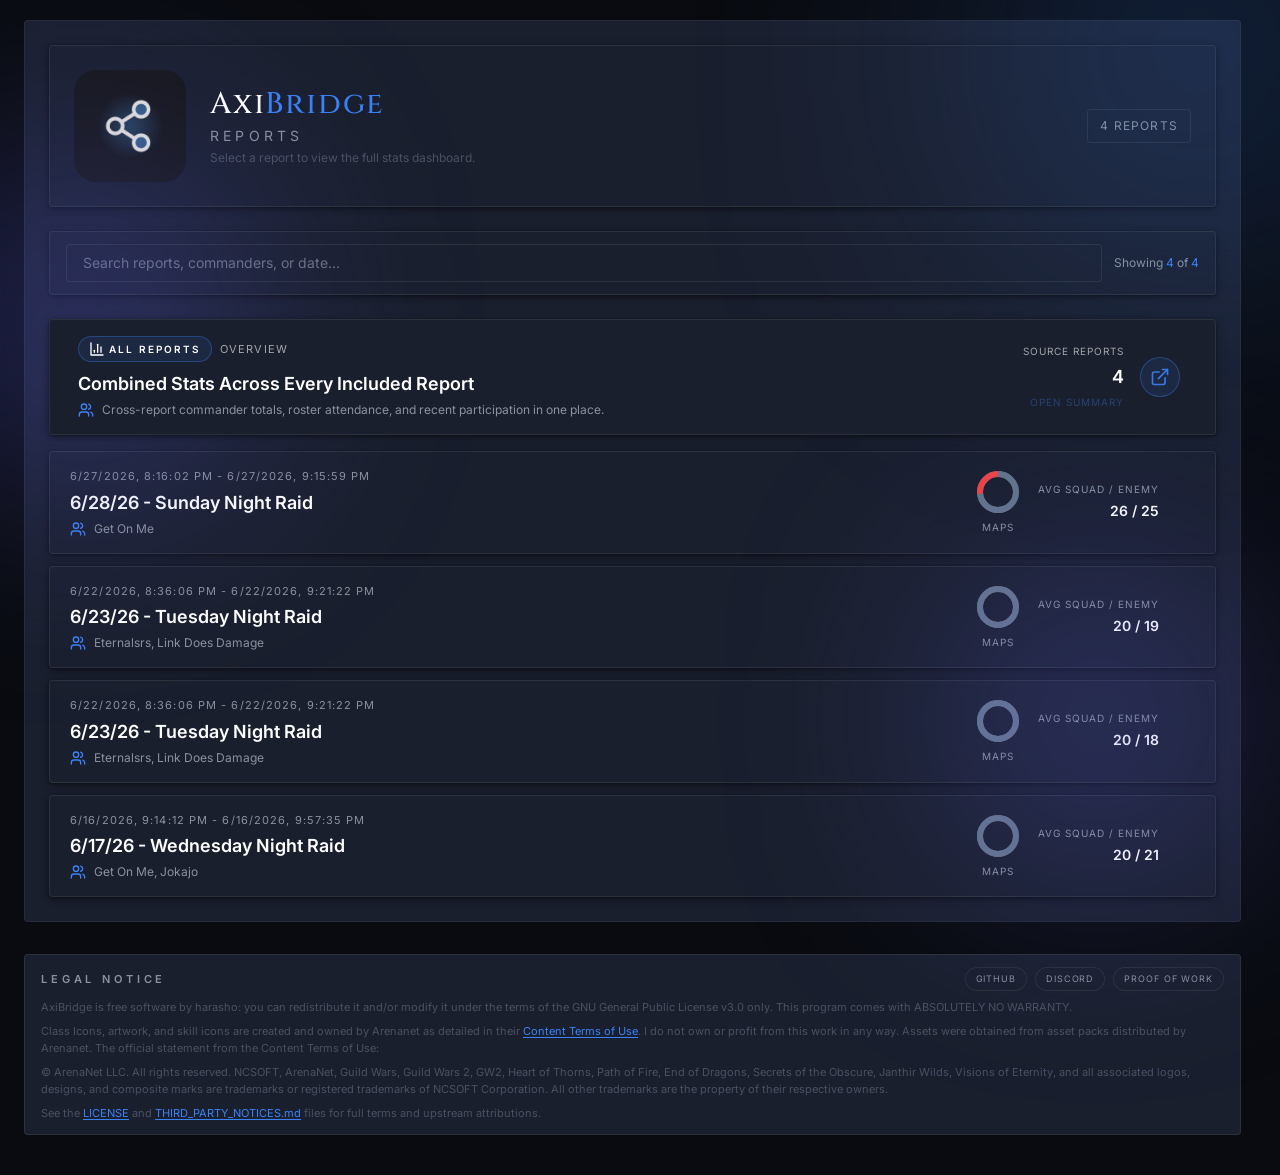
==== commit 4e6ca785: "Update web report 20260627-201602-uunv" ====
--- a/index.html
+++ b/index.html
@@ -5,8 +5,8 @@
     <link rel="icon" type="image/png" href="./img/AxiBridge-white.png" />
     <meta name="viewport" content="width=device-width, initial-scale=1.0" />
     <title>AxiBridge</title>
-    <script type="module" crossorigin src="./assets/index-DtfvO-op.js"></script>
-    <link rel="stylesheet" crossorigin href="./assets/index-DvlebWrZ.css">
+    <script type="module" crossorigin src="./assets/index-DVe5FZir.js"></script>
+    <link rel="stylesheet" crossorigin href="./assets/index-0e8oWL41.css">
   </head>
   <body>
     <div id="root"></div>
--- a/assets/index-0e8oWL41.css
+++ b/assets/index-0e8oWL41.css
@@ -0,0 +1 @@
+@import"https://fonts.googleapis.com/css2?family=Cinzel:wght@500;700&family=Inter:wght@400;500;600;700&display=swap";*,:before,:after{--tw-border-spacing-x: 0;--tw-border-spacing-y: 0;--tw-translate-x: 0;--tw-translate-y: 0;--tw-rotate: 0;--tw-skew-x: 0;--tw-skew-y: 0;--tw-scale-x: 1;--tw-scale-y: 1;--tw-pan-x: ;--tw-pan-y: ;--tw-pinch-zoom: ;--tw-scroll-snap-strictness: proximity;--tw-gradient-from-position: ;--tw-gradient-via-position: ;--tw-gradient-to-position: ;--tw-ordinal: ;--tw-slashed-zero: ;--tw-numeric-figure: ;--tw-numeric-spacing: ;--tw-numeric-fraction: ;--tw-ring-inset: ;--tw-ring-offset-width: 0px;--tw-ring-offset-color: #fff;--tw-ring-color: rgb(59 130 246 / .5);--tw-ring-offset-shadow: 0 0 #0000;--tw-ring-shadow: 0 0 #0000;--tw-shadow: 0 0 #0000;--tw-shadow-colored: 0 0 #0000;--tw-blur: ;--tw-brightness: ;--tw-contrast: ;--tw-grayscale: ;--tw-hue-rotate: ;--tw-invert: ;--tw-saturate: ;--tw-sepia: ;--tw-drop-shadow: ;--tw-backdrop-blur: ;--tw-backdrop-brightness: ;--tw-backdrop-contrast: ;--tw-backdrop-grayscale: ;--tw-backdrop-hue-rotate: ;--tw-backdrop-invert: ;--tw-backdrop-opacity: ;--tw-backdrop-saturate: ;--tw-backdrop-sepia: ;--tw-contain-size: ;--tw-contain-layout: ;--tw-contain-paint: ;--tw-contain-style: }::backdrop{--tw-border-spacing-x: 0;--tw-border-spacing-y: 0;--tw-translate-x: 0;--tw-translate-y: 0;--tw-rotate: 0;--tw-skew-x: 0;--tw-skew-y: 0;--tw-scale-x: 1;--tw-scale-y: 1;--tw-pan-x: ;--tw-pan-y: ;--tw-pinch-zoom: ;--tw-scroll-snap-strictness: proximity;--tw-gradient-from-position: ;--tw-gradient-via-position: ;--tw-gradient-to-position: ;--tw-ordinal: ;--tw-slashed-zero: ;--tw-numeric-figure: ;--tw-numeric-spacing: ;--tw-numeric-fraction: ;--tw-ring-inset: ;--tw-ring-offset-width: 0px;--tw-ring-offset-color: #fff;--tw-ring-color: rgb(59 130 246 / .5);--tw-ring-offset-shadow: 0 0 #0000;--tw-ring-shadow: 0 0 #0000;--tw-shadow: 0 0 #0000;--tw-shadow-colored: 0 0 #0000;--tw-blur: ;--tw-brightness: ;--tw-contrast: ;--tw-grayscale: ;--tw-hue-rotate: ;--tw-invert: ;--tw-saturate: ;--tw-sepia: ;--tw-drop-shadow: ;--tw-backdrop-blur: ;--tw-backdrop-brightness: ;--tw-backdrop-contrast: ;--tw-backdrop-grayscale: ;--tw-backdrop-hue-rotate: ;--tw-backdrop-invert: ;--tw-backdrop-opacity: ;--tw-backdrop-saturate: ;--tw-backdrop-sepia: ;--tw-contain-size: ;--tw-contain-layout: ;--tw-contain-paint: ;--tw-contain-style: }*,:before,:after{box-sizing:border-box;border-width:0;border-style:solid;border-color:#e5e7eb}:before,:after{--tw-content: ""}html,:host{line-height:1.5;-webkit-text-size-adjust:100%;-moz-tab-size:4;-o-tab-size:4;tab-size:4;font-family:ui-sans-serif,system-ui,sans-serif,"Apple Color Emoji","Segoe UI Emoji",Segoe UI Symbol,"Noto Color Emoji";font-feature-settings:normal;font-variation-settings:normal;-webkit-tap-highlight-color:transparent}body{margin:0;line-height:inherit}hr{height:0;color:inherit;border-top-width:1px}abbr:where([title]){-webkit-text-decoration:underline dotted;text-decoration:underline dotted}h1,h2,h3,h4,h5,h6{font-size:inherit;font-weight:inherit}a{color:inherit;text-decoration:inherit}b,strong{font-weight:bolder}code,kbd,samp,pre{font-family:ui-monospace,SFMono-Regular,Menlo,Monaco,Consolas,Liberation Mono,Courier New,monospace;font-feature-settings:normal;font-variation-settings:normal;font-size:1em}small{font-size:80%}sub,sup{font-size:75%;line-height:0;position:relative;vertical-align:baseline}sub{bottom:-.25em}sup{top:-.5em}table{text-indent:0;border-color:inherit;border-collapse:collapse}button,input,optgroup,select,textarea{font-family:inherit;font-feature-settings:inherit;font-variation-settings:inherit;font-size:100%;font-weight:inherit;line-height:inherit;letter-spacing:inherit;color:inherit;margin:0;padding:0}button,select{text-transform:none}button,input:where([type=button]),input:where([type=reset]),input:where([type=submit]){-webkit-appearance:button;background-color:transparent;background-image:none}:-moz-focusring{outline:auto}:-moz-ui-invalid{box-shadow:none}progress{vertical-align:baseline}::-webkit-inner-spin-button,::-webkit-outer-spin-button{height:auto}[type=search]{-webkit-appearance:textfield;outline-offset:-2px}::-webkit-search-decoration{-webkit-appearance:none}::-webkit-file-upload-button{-webkit-appearance:button;font:inherit}summary{display:list-item}blockquote,dl,dd,h1,h2,h3,h4,h5,h6,hr,figure,p,pre{margin:0}fieldset{margin:0;padding:0}legend{padding:0}ol,ul,menu{list-style:none;margin:0;padding:0}dialog{padding:0}textarea{resize:vertical}input::-moz-placeholder,textarea::-moz-placeholder{opacity:1;color:#9ca3af}input::placeholder,textarea::placeholder{opacity:1;color:#9ca3af}button,[role=button]{cursor:pointer}:disabled{cursor:default}img,svg,video,canvas,audio,iframe,embed,object{display:block;vertical-align:middle}img,video{max-width:100%;height:auto}[hidden]:where(:not([hidden=until-found])){display:none}.\!container{width:100%!important}.container{width:100%}@media(min-width:640px){.\!container{max-width:640px!important}.container{max-width:640px}}@media(min-width:768px){.\!container{max-width:768px!important}.container{max-width:768px}}@media(min-width:1024px){.\!container{max-width:1024px!important}.container{max-width:1024px}}@media(min-width:1280px){.\!container{max-width:1280px!important}.container{max-width:1280px}}@media(min-width:1536px){.\!container{max-width:1536px!important}.container{max-width:1536px}}.pointer-events-none{pointer-events:none}.pointer-events-auto{pointer-events:auto}.\!visible{visibility:visible!important}.visible{visibility:visible}.collapse{visibility:collapse}.static{position:static}.fixed{position:fixed}.absolute{position:absolute}.relative{position:relative}.sticky{position:sticky}.inset-0{top:0;right:0;bottom:0;left:0}.inset-\[0\.7px\]{top:.7px;right:.7px;bottom:.7px;left:.7px}.inset-y-0{top:0;bottom:0}.-bottom-0\.5{bottom:-.125rem}.-bottom-1{bottom:-.25rem}.-bottom-24{bottom:-6rem}.-left-16{left:-4rem}.-left-8{left:-2rem}.-right-0\.5{right:-.125rem}.-right-1{right:-.25rem}.-right-24{right:-6rem}.-top-0\.5{top:-.125rem}.-top-24{top:-6rem}.-top-\[9px\]{top:-9px}.bottom-0{bottom:0}.bottom-4{bottom:1rem}.bottom-\[1px\]{bottom:1px}.bottom-full{bottom:100%}.left-0{left:0}.left-1{left:.25rem}.left-1\/2{left:50%}.left-2\.5{left:.625rem}.left-3{left:.75rem}.left-4{left:1rem}.right-0{right:0}.right-1{right:.25rem}.right-2{right:.5rem}.right-2\.5{right:.625rem}.right-4{right:1rem}.top-0{top:0}.top-1{top:.25rem}.top-1\/2{top:50%}.top-2{top:.5rem}.top-\[1px\]{top:1px}.top-\[calc\(100\%\+4px\)\]{top:calc(100% + 4px)}.top-full{top:100%}.isolate{isolation:isolate}.z-0{z-index:0}.z-10{z-index:10}.z-20{z-index:20}.z-30{z-index:30}.z-40{z-index:40}.z-50{z-index:50}.z-\[1\]{z-index:1}.z-\[60\]{z-index:60}.z-\[70\]{z-index:70}.z-\[72\]{z-index:72}.z-\[74\]{z-index:74}.z-\[9999\]{z-index:9999}.col-span-2{grid-column:span 2 / span 2}.row-span-2{grid-row:span 2 / span 2}.m-0{margin:0}.-mx-1{margin-left:-.25rem;margin-right:-.25rem}.mx-1{margin-left:.25rem;margin-right:.25rem}.mx-3{margin-left:.75rem;margin-right:.75rem}.mx-4{margin-left:1rem;margin-right:1rem}.mx-auto{margin-left:auto;margin-right:auto}.my-3{margin-top:.75rem;margin-bottom:.75rem}.\!mb-0{margin-bottom:0!important}.\!mt-0{margin-top:0!important}.-mr-\[176px\]{margin-right:-176px}.mb-0\.5{margin-bottom:.125rem}.mb-1{margin-bottom:.25rem}.mb-1\.5{margin-bottom:.375rem}.mb-2{margin-bottom:.5rem}.mb-3{margin-bottom:.75rem}.mb-3\.5{margin-bottom:.875rem}.mb-4{margin-bottom:1rem}.mb-6{margin-bottom:1.5rem}.ml-1{margin-left:.25rem}.ml-1\.5{margin-left:.375rem}.ml-2{margin-left:.5rem}.ml-3{margin-left:.75rem}.ml-auto{margin-left:auto}.mr-3{margin-right:.75rem}.mt-0\.5{margin-top:.125rem}.mt-1{margin-top:.25rem}.mt-10{margin-top:2.5rem}.mt-2{margin-top:.5rem}.mt-3{margin-top:.75rem}.mt-4{margin-top:1rem}.mt-5{margin-top:1.25rem}.mt-6{margin-top:1.5rem}.mt-8{margin-top:2rem}.mt-auto{margin-top:auto}.block{display:block}.inline-block{display:inline-block}.inline{display:inline}.flex{display:flex}.inline-flex{display:inline-flex}.\!table{display:table!important}.table{display:table}.grid{display:grid}.contents{display:contents}.hidden{display:none}.aspect-square{aspect-ratio:1 / 1}.h-0{height:0px}.h-1{height:.25rem}.h-1\.5{height:.375rem}.h-10{height:2.5rem}.h-12{height:3rem}.h-14{height:3.5rem}.h-16{height:4rem}.h-2{height:.5rem}.h-2\.5{height:.625rem}.h-20{height:5rem}.h-24{height:6rem}.h-3{height:.75rem}.h-3\.5{height:.875rem}.h-32{height:8rem}.h-4{height:1rem}.h-48{height:12rem}.h-5{height:1.25rem}.h-56{height:14rem}.h-6{height:1.5rem}.h-64{height:16rem}.h-7{height:1.75rem}.h-8{height:2rem}.h-9{height:2.25rem}.h-\[12vh\]{height:12vh}.h-\[18px\]{height:18px}.h-\[220px\]{height:220px}.h-\[240px\]{height:240px}.h-\[260px\]{height:260px}.h-\[26px\]{height:26px}.h-\[280px\]{height:280px}.h-\[2px\]{height:2px}.h-\[300px\]{height:300px}.h-\[320px\]{height:320px}.h-\[34px\]{height:34px}.h-\[360px\]{height:360px}.h-\[3px\]{height:3px}.h-\[400px\]{height:400px}.h-\[480px\]{height:480px}.h-\[500px\]{height:500px}.h-\[65vh\]{height:65vh}.h-\[min\(82vh\,860px\)\]{height:min(82vh,860px)}.h-full{height:100%}.h-px{height:1px}.h-screen{height:100vh}.max-h-0{max-height:0px}.max-h-24{max-height:6rem}.max-h-28{max-height:7rem}.max-h-40{max-height:10rem}.max-h-56{max-height:14rem}.max-h-60{max-height:15rem}.max-h-64{max-height:16rem}.max-h-72{max-height:18rem}.max-h-80{max-height:20rem}.max-h-96{max-height:24rem}.max-h-\[260px\]{max-height:260px}.max-h-\[300px\]{max-height:300px}.max-h-\[30rem\]{max-height:30rem}.max-h-\[320px\]{max-height:320px}.max-h-\[32rem\]{max-height:32rem}.max-h-\[360px\]{max-height:360px}.max-h-\[420px\]{max-height:420px}.max-h-\[560px\]{max-height:560px}.max-h-\[60vh\]{max-height:60vh}.max-h-\[65vh\]{max-height:65vh}.max-h-\[85vh\]{max-height:85vh}.max-h-\[92vh\]{max-height:92vh}.max-h-\[99999px\]{max-height:99999px}.max-h-none{max-height:none}.min-h-0{min-height:0px}.min-h-10{min-height:2.5rem}.min-h-\[108px\]{min-height:108px}.min-h-\[126px\]{min-height:126px}.min-h-\[140px\]{min-height:140px}.min-h-\[182px\]{min-height:182px}.min-h-\[28px\]{min-height:28px}.min-h-\[30px\]{min-height:30px}.min-h-\[40px\]{min-height:40px}.min-h-\[56px\]{min-height:56px}.min-h-\[58px\]{min-height:58px}.min-h-\[60vh\]{min-height:60vh}.min-h-screen{min-height:100vh}.w-1\.5{width:.375rem}.w-10{width:2.5rem}.w-11{width:2.75rem}.w-12{width:3rem}.w-16{width:4rem}.w-2{width:.5rem}.w-2\.5{width:.625rem}.w-20{width:5rem}.w-3{width:.75rem}.w-3\.5{width:.875rem}.w-32{width:8rem}.w-36{width:9rem}.w-4{width:1rem}.w-44{width:11rem}.w-48{width:12rem}.w-5{width:1.25rem}.w-52{width:13rem}.w-56{width:14rem}.w-6{width:1.5rem}.w-64{width:16rem}.w-7{width:1.75rem}.w-8{width:2rem}.w-80{width:20rem}.w-9{width:2.25rem}.w-96{width:24rem}.w-\[120px\]{width:120px}.w-\[18px\]{width:18px}.w-\[220px\]{width:220px}.w-\[240px\]{width:240px}.w-\[248px\]{width:248px}.w-\[260px\]{width:260px}.w-\[26px\]{width:26px}.w-\[2px\]{width:2px}.w-\[320px\]{width:320px}.w-\[4\.5rem\]{width:4.5rem}.w-auto{width:auto}.w-full{width:100%}.w-max{width:-moz-max-content;width:max-content}.w-px{width:1px}.w-screen{width:100vw}.min-w-0{min-width:0px}.min-w-8{min-width:2rem}.min-w-\[240px\]{min-width:240px}.min-w-\[260px\]{min-width:260px}.min-w-\[30px\]{min-width:30px}.min-w-\[420px\]{min-width:420px}.min-w-\[440px\]{min-width:440px}.min-w-\[560px\]{min-width:560px}.min-w-\[620px\]{min-width:620px}.min-w-\[640px\]{min-width:640px}.min-w-\[680px\]{min-width:680px}.min-w-\[700px\]{min-width:700px}.min-w-\[720px\]{min-width:720px}.min-w-\[760px\]{min-width:760px}.min-w-\[860px\]{min-width:860px}.min-w-\[900px\]{min-width:900px}.min-w-full{min-width:100%}.max-w-2xl{max-width:42rem}.max-w-3xl{max-width:48rem}.max-w-4xl{max-width:56rem}.max-w-6xl{max-width:72rem}.max-w-\[1100px\]{max-width:1100px}.max-w-\[120px\]{max-width:120px}.max-w-\[12rem\]{max-width:12rem}.max-w-\[140px\]{max-width:140px}.max-w-\[160px\]{max-width:160px}.max-w-\[170px\]{max-width:170px}.max-w-\[180px\]{max-width:180px}.max-w-\[200px\]{max-width:200px}.max-w-\[2150px\]{max-width:2150px}.max-w-\[58vw\]{max-width:58vw}.max-w-\[80vw\]{max-width:80vw}.max-w-full{max-width:100%}.max-w-lg{max-width:32rem}.max-w-md{max-width:28rem}.max-w-none{max-width:none}.max-w-sm{max-width:24rem}.max-w-xs{max-width:20rem}.flex-1{flex:1 1 0%}.flex-none{flex:none}.flex-shrink-0{flex-shrink:0}.shrink{flex-shrink:1}.shrink-0{flex-shrink:0}.table-auto{table-layout:auto}.table-fixed{table-layout:fixed}.border-collapse{border-collapse:collapse}.border-separate{border-collapse:separate}.border-spacing-0{--tw-border-spacing-x: 0px;--tw-border-spacing-y: 0px;border-spacing:var(--tw-border-spacing-x) var(--tw-border-spacing-y)}.-translate-x-1\/2{--tw-translate-x: -50%;transform:translate(var(--tw-translate-x),var(--tw-translate-y)) rotate(var(--tw-rotate)) skew(var(--tw-skew-x)) skewY(var(--tw-skew-y)) scaleX(var(--tw-scale-x)) scaleY(var(--tw-scale-y))}.-translate-x-full{--tw-translate-x: -100%;transform:translate(var(--tw-translate-x),var(--tw-translate-y)) rotate(var(--tw-rotate)) skew(var(--tw-skew-x)) skewY(var(--tw-skew-y)) scaleX(var(--tw-scale-x)) scaleY(var(--tw-scale-y))}.-translate-y-1\/2{--tw-translate-y: -50%;transform:translate(var(--tw-translate-x),var(--tw-translate-y)) rotate(var(--tw-rotate)) skew(var(--tw-skew-x)) skewY(var(--tw-skew-y)) scaleX(var(--tw-scale-x)) scaleY(var(--tw-scale-y))}.-translate-y-2{--tw-translate-y: -.5rem;transform:translate(var(--tw-translate-x),var(--tw-translate-y)) rotate(var(--tw-rotate)) skew(var(--tw-skew-x)) skewY(var(--tw-skew-y)) scaleX(var(--tw-scale-x)) scaleY(var(--tw-scale-y))}.translate-x-0{--tw-translate-x: 0px;transform:translate(var(--tw-translate-x),var(--tw-translate-y)) rotate(var(--tw-rotate)) skew(var(--tw-skew-x)) skewY(var(--tw-skew-y)) scaleX(var(--tw-scale-x)) scaleY(var(--tw-scale-y))}.translate-x-1{--tw-translate-x: .25rem;transform:translate(var(--tw-translate-x),var(--tw-translate-y)) rotate(var(--tw-rotate)) skew(var(--tw-skew-x)) skewY(var(--tw-skew-y)) scaleX(var(--tw-scale-x)) scaleY(var(--tw-scale-y))}.translate-x-6{--tw-translate-x: 1.5rem;transform:translate(var(--tw-translate-x),var(--tw-translate-y)) rotate(var(--tw-rotate)) skew(var(--tw-skew-x)) skewY(var(--tw-skew-y)) scaleX(var(--tw-scale-x)) scaleY(var(--tw-scale-y))}.translate-y-0{--tw-translate-y: 0px;transform:translate(var(--tw-translate-x),var(--tw-translate-y)) rotate(var(--tw-rotate)) skew(var(--tw-skew-x)) skewY(var(--tw-skew-y)) scaleX(var(--tw-scale-x)) scaleY(var(--tw-scale-y))}.-rotate-90{--tw-rotate: -90deg;transform:translate(var(--tw-translate-x),var(--tw-translate-y)) rotate(var(--tw-rotate)) skew(var(--tw-skew-x)) skewY(var(--tw-skew-y)) scaleX(var(--tw-scale-x)) scaleY(var(--tw-scale-y))}.rotate-180{--tw-rotate: 180deg;transform:translate(var(--tw-translate-x),var(--tw-translate-y)) rotate(var(--tw-rotate)) skew(var(--tw-skew-x)) skewY(var(--tw-skew-y)) scaleX(var(--tw-scale-x)) scaleY(var(--tw-scale-y))}.rotate-45{--tw-rotate: 45deg;transform:translate(var(--tw-translate-x),var(--tw-translate-y)) rotate(var(--tw-rotate)) skew(var(--tw-skew-x)) skewY(var(--tw-skew-y)) scaleX(var(--tw-scale-x)) scaleY(var(--tw-scale-y))}.scale-105{--tw-scale-x: 1.05;--tw-scale-y: 1.05;transform:translate(var(--tw-translate-x),var(--tw-translate-y)) rotate(var(--tw-rotate)) skew(var(--tw-skew-x)) skewY(var(--tw-skew-y)) scaleX(var(--tw-scale-x)) scaleY(var(--tw-scale-y))}.transform{transform:translate(var(--tw-translate-x),var(--tw-translate-y)) rotate(var(--tw-rotate)) skew(var(--tw-skew-x)) skewY(var(--tw-skew-y)) scaleX(var(--tw-scale-x)) scaleY(var(--tw-scale-y))}.animate-\[fadeUp_0\.6s_ease-out\]{animation:fadeUp .6s ease-out}@keyframes pulse{50%{opacity:.5}}.animate-pulse{animation:pulse 2s cubic-bezier(.4,0,.6,1) infinite}@keyframes spin{to{transform:rotate(360deg)}}.animate-spin{animation:spin 1s linear infinite}.cursor-help{cursor:help}.cursor-not-allowed{cursor:not-allowed}.cursor-pointer{cursor:pointer}.select-none{-webkit-user-select:none;-moz-user-select:none;user-select:none}.resize{resize:both}.snap-x{scroll-snap-type:x var(--tw-scroll-snap-strictness)}.snap-mandatory{--tw-scroll-snap-strictness: mandatory}.snap-start{scroll-snap-align:start}.scroll-mt-24{scroll-margin-top:6rem}.scroll-mt-6{scroll-margin-top:1.5rem}.list-decimal{list-style-type:decimal}.list-disc{list-style-type:disc}.appearance-none{-webkit-appearance:none;-moz-appearance:none;appearance:none}.auto-cols-fr{grid-auto-columns:minmax(0,1fr)}.grid-flow-col{grid-auto-flow:column}.grid-cols-1{grid-template-columns:repeat(1,minmax(0,1fr))}.grid-cols-2{grid-template-columns:repeat(2,minmax(0,1fr))}.grid-cols-3{grid-template-columns:repeat(3,minmax(0,1fr))}.grid-cols-6{grid-template-columns:repeat(6,minmax(0,1fr))}.grid-cols-7{grid-template-columns:repeat(7,minmax(0,1fr))}.grid-cols-\[0\.3fr_1\.3fr_1fr_0\.8fr_0\.8fr_0\.8fr\]{grid-template-columns:.3fr 1.3fr 1fr .8fr .8fr .8fr}.grid-cols-\[0\.4fr_1\.5fr_0\.8fr_0\.8fr_0\.8fr\]{grid-template-columns:.4fr 1.5fr .8fr .8fr .8fr}.grid-cols-\[0\.4fr_1\.5fr_1fr_0\.9fr\]{grid-template-columns:.4fr 1.5fr 1fr .9fr}.grid-cols-\[0\.4fr_1\.6fr_1fr\]{grid-template-columns:.4fr 1.6fr 1fr}.grid-cols-\[0\.4fr_1\.6fr_1fr_0\.9fr\]{grid-template-columns:.4fr 1.6fr 1fr .9fr}.grid-cols-\[0\.4fr_1\.6fr_1fr_1fr\]{grid-template-columns:.4fr 1.6fr 1fr 1fr}.grid-cols-\[0\.4fr_1\.6fr_1fr_1fr_1fr\]{grid-template-columns:.4fr 1.6fr 1fr 1fr 1fr}.grid-cols-\[0\.4fr_1\.6fr_1fr_1fr_1fr_1fr\]{grid-template-columns:.4fr 1.6fr 1fr 1fr 1fr 1fr}.grid-cols-\[1\.2fr_0\.8fr\]{grid-template-columns:1.2fr .8fr}.grid-cols-\[1\.4fr_0\.6fr_0\.7fr_0\.8fr\]{grid-template-columns:1.4fr .6fr .7fr .8fr}.grid-cols-\[1\.4fr_0\.8fr_0\.8fr\]{grid-template-columns:1.4fr .8fr .8fr}.grid-cols-\[1\.5fr_1fr_0\.9fr\]{grid-template-columns:1.5fr 1fr .9fr}.grid-cols-\[1\.6fr_0\.8fr_0\.8fr_0\.8fr\]{grid-template-columns:1.6fr .8fr .8fr .8fr}.grid-cols-\[12px_16px_minmax\(0\,1fr\)_auto\]{grid-template-columns:12px 16px minmax(0,1fr) auto}.grid-cols-\[18px_minmax\(0\,1fr\)\]{grid-template-columns:18px minmax(0,1fr)}.grid-cols-\[1fr_110px\]{grid-template-columns:1fr 110px}.grid-cols-\[1fr_auto_1fr\]{grid-template-columns:1fr auto 1fr}.grid-cols-\[230px_1fr\]{grid-template-columns:230px 1fr}.grid-cols-\[2fr_0\.6fr_0\.8fr_0\.6fr_0\.6fr_0\.5fr\]{grid-template-columns:2fr .6fr .8fr .6fr .6fr .5fr}.grid-cols-\[2fr_0\.8fr_0\.7fr\]{grid-template-columns:2fr .8fr .7fr}.grid-cols-\[2fr_0\.8fr_0\.8fr\]{grid-template-columns:2fr .8fr .8fr}.grid-cols-\[2fr_0\.9fr_0\.7fr\]{grid-template-columns:2fr .9fr .7fr}.grid-cols-\[36px_minmax\(0\,1fr\)\]{grid-template-columns:36px minmax(0,1fr)}.grid-cols-\[40px_minmax\(0\,1fr\)\]{grid-template-columns:40px minmax(0,1fr)}.grid-cols-\[minmax\(0\,3\.2fr\)_minmax\(140px\,1\.1fr\)_86px\]{grid-template-columns:minmax(0,3.2fr) minmax(140px,1.1fr) 86px}.grid-rows-2{grid-template-rows:repeat(2,minmax(0,1fr))}.flex-row{flex-direction:row}.flex-col{flex-direction:column}.flex-wrap{flex-wrap:wrap}.flex-nowrap{flex-wrap:nowrap}.items-start{align-items:flex-start}.items-end{align-items:flex-end}.items-center{align-items:center}.items-baseline{align-items:baseline}.items-stretch{align-items:stretch}.justify-start{justify-content:flex-start}.justify-end{justify-content:flex-end}.justify-center{justify-content:center}.justify-between{justify-content:space-between}.gap-0{gap:0px}.gap-0\.5{gap:.125rem}.gap-1{gap:.25rem}.gap-1\.5{gap:.375rem}.gap-2{gap:.5rem}.gap-2\.5{gap:.625rem}.gap-3{gap:.75rem}.gap-4{gap:1rem}.gap-5{gap:1.25rem}.gap-6{gap:1.5rem}.gap-x-1\.5{-moz-column-gap:.375rem;column-gap:.375rem}.gap-x-2{-moz-column-gap:.5rem;column-gap:.5rem}.gap-x-3{-moz-column-gap:.75rem;column-gap:.75rem}.gap-x-4{-moz-column-gap:1rem;column-gap:1rem}.gap-y-1{row-gap:.25rem}.gap-y-1\.5{row-gap:.375rem}.space-y-0>:not([hidden])~:not([hidden]){--tw-space-y-reverse: 0;margin-top:calc(0px * calc(1 - var(--tw-space-y-reverse)));margin-bottom:calc(0px * var(--tw-space-y-reverse))}.space-y-0\.5>:not([hidden])~:not([hidden]){--tw-space-y-reverse: 0;margin-top:calc(.125rem * calc(1 - var(--tw-space-y-reverse)));margin-bottom:calc(.125rem * var(--tw-space-y-reverse))}.space-y-1>:not([hidden])~:not([hidden]){--tw-space-y-reverse: 0;margin-top:calc(.25rem * calc(1 - var(--tw-space-y-reverse)));margin-bottom:calc(.25rem * var(--tw-space-y-reverse))}.space-y-1\.5>:not([hidden])~:not([hidden]){--tw-space-y-reverse: 0;margin-top:calc(.375rem * calc(1 - var(--tw-space-y-reverse)));margin-bottom:calc(.375rem * var(--tw-space-y-reverse))}.space-y-2>:not([hidden])~:not([hidden]){--tw-space-y-reverse: 0;margin-top:calc(.5rem * calc(1 - var(--tw-space-y-reverse)));margin-bottom:calc(.5rem * var(--tw-space-y-reverse))}.space-y-2\.5>:not([hidden])~:not([hidden]){--tw-space-y-reverse: 0;margin-top:calc(.625rem * calc(1 - var(--tw-space-y-reverse)));margin-bottom:calc(.625rem * var(--tw-space-y-reverse))}.space-y-3>:not([hidden])~:not([hidden]){--tw-space-y-reverse: 0;margin-top:calc(.75rem * calc(1 - var(--tw-space-y-reverse)));margin-bottom:calc(.75rem * var(--tw-space-y-reverse))}.space-y-4>:not([hidden])~:not([hidden]){--tw-space-y-reverse: 0;margin-top:calc(1rem * calc(1 - var(--tw-space-y-reverse)));margin-bottom:calc(1rem * var(--tw-space-y-reverse))}.space-y-5>:not([hidden])~:not([hidden]){--tw-space-y-reverse: 0;margin-top:calc(1.25rem * calc(1 - var(--tw-space-y-reverse)));margin-bottom:calc(1.25rem * var(--tw-space-y-reverse))}.space-y-6>:not([hidden])~:not([hidden]){--tw-space-y-reverse: 0;margin-top:calc(1.5rem * calc(1 - var(--tw-space-y-reverse)));margin-bottom:calc(1.5rem * var(--tw-space-y-reverse))}.divide-y>:not([hidden])~:not([hidden]){--tw-divide-y-reverse: 0;border-top-width:calc(1px * calc(1 - var(--tw-divide-y-reverse)));border-bottom-width:calc(1px * var(--tw-divide-y-reverse))}.divide-white\/10>:not([hidden])~:not([hidden]){border-color:#ffffff1a}.divide-white\/5>:not([hidden])~:not([hidden]){border-color:#ffffff0d}.self-end{align-self:flex-end}.self-center{align-self:center}.self-stretch{align-self:stretch}.overflow-auto{overflow:auto}.overflow-hidden{overflow:hidden}.overflow-visible{overflow:visible}.overflow-x-auto{overflow-x:auto}.overflow-y-auto{overflow-y:auto}.overflow-x-hidden{overflow-x:hidden}.overscroll-contain{overscroll-behavior:contain}.truncate{overflow:hidden;text-overflow:ellipsis;white-space:nowrap}.whitespace-normal{white-space:normal}.whitespace-nowrap{white-space:nowrap}.whitespace-pre-wrap{white-space:pre-wrap}.break-words{overflow-wrap:break-word}.break-all{word-break:break-all}.rounded{border-radius:.25rem}.rounded-2xl{border-radius:1rem}.rounded-\[2px\]{border-radius:2px}.rounded-\[3px\]{border-radius:3px}.rounded-\[4px\]{border-radius:4px}.rounded-\[6px\]{border-radius:6px}.rounded-\[var\(--radius-md\)\]{border-radius:var(--radius-md)}.rounded-full{border-radius:9999px}.rounded-lg{border-radius:.5rem}.rounded-md{border-radius:.375rem}.rounded-sm{border-radius:.125rem}.rounded-xl{border-radius:.75rem}.rounded-l-md{border-top-left-radius:.375rem;border-bottom-left-radius:.375rem}.rounded-r-md{border-top-right-radius:.375rem;border-bottom-right-radius:.375rem}.rounded-r-none{border-top-right-radius:0;border-bottom-right-radius:0}.\!border-0{border-width:0px!important}.border{border-width:1px}.border-0{border-width:0px}.border-2{border-width:2px}.border-b{border-bottom-width:1px}.border-l{border-left-width:1px}.border-l-2{border-left-width:2px}.border-l-4{border-left-width:4px}.border-r{border-right-width:1px}.border-t{border-top-width:1px}.border-dashed{border-style:dashed}.border-dotted{border-style:dotted}.border-none{border-style:none}.border-\[color\:var\(--accent-border\)\]{border-color:var(--accent-border)}.border-\[color\:var\(--border-default\)\]{border-color:var(--border-default)}.border-\[color\:var\(--border-hover\)\]{border-color:var(--border-hover)}.border-\[color\:var\(--border-subtle\)\]{border-color:var(--border-subtle)}.border-\[color\:var\(--brand-primary\)\]{border-color:var(--brand-primary)}.border-amber-200\/10{border-color:#fde68a1a}.border-amber-300\/40{border-color:#fcd34d66}.border-amber-400{--tw-border-opacity: 1;border-color:rgb(251 191 36 / var(--tw-border-opacity, 1))}.border-amber-400\/30{border-color:#fbbf244d}.border-amber-400\/40{border-color:#fbbf2466}.border-amber-500\/20{border-color:#f59e0b33}.border-amber-500\/30{border-color:#f59e0b4d}.border-amber-500\/35{border-color:#f59e0b59}.border-amber-500\/40{border-color:#f59e0b66}.border-amber-500\/50{border-color:#f59e0b80}.border-blue-400{--tw-border-opacity: 1;border-color:rgb(96 165 250 / var(--tw-border-opacity, 1))}.border-blue-400\/40{border-color:#60a5fa66}.border-blue-500\/30{border-color:#3b82f64d}.border-blue-500\/40{border-color:#3b82f666}.border-blue-500\/50{border-color:#3b82f680}.border-cyan-200\/40{border-color:#a5f3fc66}.border-cyan-300\/30{border-color:#67e8f94d}.border-cyan-300\/40{border-color:#67e8f966}.border-cyan-300\/50{border-color:#67e8f980}.border-cyan-400\/30{border-color:#22d3ee4d}.border-cyan-400\/40{border-color:#22d3ee66}.border-cyan-500\/25{border-color:#06b6d440}.border-cyan-500\/30{border-color:#06b6d44d}.border-cyan-500\/40{border-color:#06b6d466}.border-emerald-200\/10{border-color:#a7f3d01a}.border-emerald-400\/40{border-color:#34d39966}.border-emerald-500\/30{border-color:#10b9814d}.border-emerald-500\/35{border-color:#10b98159}.border-emerald-500\/40{border-color:#10b98166}.border-green-500\/30{border-color:#22c55e4d}.border-green-500\/40{border-color:#22c55e66}.border-indigo-300\/20{border-color:#a5b4fc33}.border-orange-200\/40{border-color:#fed7aa66}.border-orange-400\/30{border-color:#fb923c4d}.border-orange-500\/30{border-color:#f973164d}.border-orange-500\/35{border-color:#f9731659}.border-purple-500\/30{border-color:#a855f74d}.border-red-400\/25{border-color:#f8717140}.border-red-500\/30{border-color:#ef44444d}.border-red-500\/40{border-color:#ef444466}.border-red-500\/50{border-color:#ef444480}.border-rose-200\/10{border-color:#fecdd31a}.border-rose-300\/30{border-color:#fda4af4d}.border-rose-500\/20{border-color:#f43f5e33}.border-rose-500\/30{border-color:#f43f5e4d}.border-rose-500\/35{border-color:#f43f5e59}.border-rose-500\/60{border-color:#f43f5e99}.border-slate-300\/30{border-color:#cbd5e14d}.border-slate-400\/30{border-color:#94a3b84d}.border-transparent{border-color:transparent}.border-violet-500\/35{border-color:#8b5cf659}.border-white\/10{border-color:#ffffff1a}.border-white\/15{border-color:#ffffff26}.border-white\/20{border-color:#fff3}.border-white\/40{border-color:#fff6}.border-white\/5{border-color:#ffffff0d}.border-white\/60{border-color:#fff9}.border-white\/\[0\.03\]{border-color:#ffffff08}.border-white\/\[0\.06\]{border-color:#ffffff0f}.border-white\/\[0\.07\]{border-color:#ffffff12}.border-white\/\[0\.08\]{border-color:#ffffff14}.border-white\/\[0\.09\]{border-color:#ffffff17}.border-yellow-500\/20{border-color:#eab30833}.border-l-amber-500{--tw-border-opacity: 1;border-left-color:rgb(245 158 11 / var(--tw-border-opacity, 1))}.border-l-emerald-500{--tw-border-opacity: 1;border-left-color:rgb(16 185 129 / var(--tw-border-opacity, 1))}.border-l-rose-500{--tw-border-opacity: 1;border-left-color:rgb(244 63 94 / var(--tw-border-opacity, 1))}.border-t-cyan-400{--tw-border-opacity: 1;border-top-color:rgb(34 211 238 / var(--tw-border-opacity, 1))}.\!bg-cyan-300{--tw-bg-opacity: 1 !important;background-color:rgb(103 232 249 / var(--tw-bg-opacity, 1))!important}.bg-\[color\:var\(--accent-bg\)\]{background-color:var(--accent-bg)}.bg-\[color\:var\(--accent-bg-strong\)\]{background-color:var(--accent-bg-strong)}.bg-\[color\:var\(--bg-elevated\)\]{background-color:var(--bg-elevated)}.bg-\[var\(--accent-bg\)\]{background-color:var(--accent-bg)}.bg-\[var\(--accent-bg-strong\)\]{background-color:var(--accent-bg-strong)}.bg-\[var\(--bg-card\)\]{background-color:var(--bg-card)}.bg-\[var\(--bg-card-inner\)\]{background-color:var(--bg-card-inner)}.bg-\[var\(--bg-elevated\)\]{background-color:var(--bg-elevated)}.bg-\[var\(--bg-hover\)\]{background-color:var(--bg-hover)}.bg-amber-400{--tw-bg-opacity: 1;background-color:rgb(251 191 36 / var(--tw-bg-opacity, 1))}.bg-amber-500{--tw-bg-opacity: 1;background-color:rgb(245 158 11 / var(--tw-bg-opacity, 1))}.bg-amber-500\/10{background-color:#f59e0b1a}.bg-amber-500\/15{background-color:#f59e0b26}.bg-amber-500\/20{background-color:#f59e0b33}.bg-amber-500\/25{background-color:#f59e0b40}.bg-black\/20{background-color:#0003}.bg-black\/25{background-color:#00000040}.bg-black\/30{background-color:#0000004d}.bg-black\/40{background-color:#0006}.bg-black\/50{background-color:#00000080}.bg-black\/60{background-color:#0009}.bg-black\/70{background-color:#000000b3}.bg-blue-400\/90{background-color:#60a5fae6}.bg-blue-500\/10{background-color:#3b82f61a}.bg-blue-500\/15{background-color:#3b82f626}.bg-blue-500\/20{background-color:#3b82f633}.bg-blue-500\/30{background-color:#3b82f64d}.bg-cyan-400\/10{background-color:#22d3ee1a}.bg-cyan-400\/15{background-color:#22d3ee26}.bg-cyan-500\/10{background-color:#06b6d41a}.bg-cyan-500\/15{background-color:#06b6d426}.bg-cyan-500\/20{background-color:#06b6d433}.bg-cyan-500\/30{background-color:#06b6d44d}.bg-cyan-500\/80{background-color:#06b6d4cc}.bg-cyan-500\/\[0\.08\]{background-color:#06b6d414}.bg-cyan-600{--tw-bg-opacity: 1;background-color:rgb(8 145 178 / var(--tw-bg-opacity, 1))}.bg-cyan-600\/20{background-color:#0891b233}.bg-emerald-400{--tw-bg-opacity: 1;background-color:rgb(52 211 153 / var(--tw-bg-opacity, 1))}.bg-emerald-500{--tw-bg-opacity: 1;background-color:rgb(16 185 129 / var(--tw-bg-opacity, 1))}.bg-emerald-500\/10{background-color:#10b9811a}.bg-emerald-500\/15{background-color:#10b98126}.bg-emerald-500\/20{background-color:#10b98133}.bg-emerald-500\/30{background-color:#10b9814d}.bg-fuchsia-500\/20{background-color:#d946ef33}.bg-gray-600{--tw-bg-opacity: 1;background-color:rgb(75 85 99 / var(--tw-bg-opacity, 1))}.bg-green-500{--tw-bg-opacity: 1;background-color:rgb(34 197 94 / var(--tw-bg-opacity, 1))}.bg-green-500\/20{background-color:#22c55e33}.bg-indigo-500\/10{background-color:#6366f11a}.bg-indigo-500\/15{background-color:#6366f126}.bg-orange-400{--tw-bg-opacity: 1;background-color:rgb(251 146 60 / var(--tw-bg-opacity, 1))}.bg-orange-400\/15{background-color:#fb923c26}.bg-orange-500{--tw-bg-opacity: 1;background-color:rgb(249 115 22 / var(--tw-bg-opacity, 1))}.bg-orange-500\/10{background-color:#f973161a}.bg-orange-500\/15{background-color:#f9731626}.bg-orange-500\/20{background-color:#f9731633}.bg-orange-500\/80{background-color:#f97316cc}.bg-purple-500\/20{background-color:#a855f733}.bg-red-400{--tw-bg-opacity: 1;background-color:rgb(248 113 113 / var(--tw-bg-opacity, 1))}.bg-red-500{--tw-bg-opacity: 1;background-color:rgb(239 68 68 / var(--tw-bg-opacity, 1))}.bg-red-500\/10{background-color:#ef44441a}.bg-red-500\/15{background-color:#ef444426}.bg-red-500\/20{background-color:#ef444433}.bg-red-600{--tw-bg-opacity: 1;background-color:rgb(220 38 38 / var(--tw-bg-opacity, 1))}.bg-rose-400{--tw-bg-opacity: 1;background-color:rgb(251 113 133 / var(--tw-bg-opacity, 1))}.bg-rose-400\/20{background-color:#fb718533}.bg-rose-500{--tw-bg-opacity: 1;background-color:rgb(244 63 94 / var(--tw-bg-opacity, 1))}.bg-rose-500\/10{background-color:#f43f5e1a}.bg-rose-500\/15{background-color:#f43f5e26}.bg-slate-200\/70{background-color:#e2e8f0b3}.bg-slate-300\/15{background-color:#cbd5e126}.bg-slate-400\/10{background-color:#94a3b81a}.bg-slate-500\/10{background-color:#64748b1a}.bg-slate-500\/20{background-color:#64748b33}.bg-slate-900{--tw-bg-opacity: 1;background-color:rgb(15 23 42 / var(--tw-bg-opacity, 1))}.bg-slate-950\/70{background-color:#020617b3}.bg-transparent{background-color:transparent}.bg-violet-500\/15{background-color:#8b5cf626}.bg-white{--tw-bg-opacity: 1;background-color:rgb(255 255 255 / var(--tw-bg-opacity, 1))}.bg-white\/10{background-color:#ffffff1a}.bg-white\/5{background-color:#ffffff0d}.bg-white\/\[0\.03\]{background-color:#ffffff08}.bg-white\/\[0\.04\]{background-color:#ffffff0a}.bg-white\/\[0\.05\]{background-color:#ffffff0d}.bg-gradient-to-b{background-image:linear-gradient(to bottom,var(--tw-gradient-stops))}.bg-gradient-to-br{background-image:linear-gradient(to bottom right,var(--tw-gradient-stops))}.from-\[color\:var\(--accent-bg\)\]{--tw-gradient-from: var(--accent-bg) var(--tw-gradient-from-position);--tw-gradient-to: rgb(255 255 255 / 0) var(--tw-gradient-to-position);--tw-gradient-stops: var(--tw-gradient-from), var(--tw-gradient-to)}.from-slate-950\/55{--tw-gradient-from: rgb(2 6 23 / .55) var(--tw-gradient-from-position);--tw-gradient-to: rgb(2 6 23 / 0) var(--tw-gradient-to-position);--tw-gradient-stops: var(--tw-gradient-from), var(--tw-gradient-to)}.from-white\/10{--tw-gradient-from: rgb(255 255 255 / .1) var(--tw-gradient-from-position);--tw-gradient-to: rgb(255 255 255 / 0) var(--tw-gradient-to-position);--tw-gradient-stops: var(--tw-gradient-from), var(--tw-gradient-to)}.via-white\/10{--tw-gradient-to: rgb(255 255 255 / 0) var(--tw-gradient-to-position);--tw-gradient-stops: var(--tw-gradient-from), rgb(255 255 255 / .1) var(--tw-gradient-via-position), var(--tw-gradient-to)}.via-white\/5{--tw-gradient-to: rgb(255 255 255 / 0) var(--tw-gradient-to-position);--tw-gradient-stops: var(--tw-gradient-from), rgb(255 255 255 / .05) var(--tw-gradient-via-position), var(--tw-gradient-to)}.to-slate-900\/45{--tw-gradient-to: rgb(15 23 42 / .45) var(--tw-gradient-to-position)}.to-transparent{--tw-gradient-to: transparent var(--tw-gradient-to-position)}.fill-amber-300{fill:#fcd34d}.fill-transparent{fill:transparent}.fill-yellow-500\/40{fill:#eab30866}.object-contain{-o-object-fit:contain;object-fit:contain}.object-cover{-o-object-fit:cover;object-fit:cover}.\!p-0{padding:0!important}.p-0{padding:0}.p-0\.5{padding:.125rem}.p-1{padding:.25rem}.p-1\.5{padding:.375rem}.p-2{padding:.5rem}.p-2\.5{padding:.625rem}.p-3{padding:.75rem}.p-4{padding:1rem}.p-5{padding:1.25rem}.p-6{padding:1.5rem}.p-8{padding:2rem}.p-\[1px\]{padding:1px}.px-1{padding-left:.25rem;padding-right:.25rem}.px-1\.5{padding-left:.375rem;padding-right:.375rem}.px-2{padding-left:.5rem;padding-right:.5rem}.px-2\.5{padding-left:.625rem;padding-right:.625rem}.px-3{padding-left:.75rem;padding-right:.75rem}.px-3\.5{padding-left:.875rem;padding-right:.875rem}.px-4{padding-left:1rem;padding-right:1rem}.px-5{padding-left:1.25rem;padding-right:1.25rem}.px-6{padding-left:1.5rem;padding-right:1.5rem}.px-8{padding-left:2rem;padding-right:2rem}.px-\[18px\]{padding-left:18px;padding-right:18px}.py-0\.5{padding-top:.125rem;padding-bottom:.125rem}.py-1{padding-top:.25rem;padding-bottom:.25rem}.py-1\.5{padding-top:.375rem;padding-bottom:.375rem}.py-12{padding-top:3rem;padding-bottom:3rem}.py-2{padding-top:.5rem;padding-bottom:.5rem}.py-2\.5{padding-top:.625rem;padding-bottom:.625rem}.py-3{padding-top:.75rem;padding-bottom:.75rem}.py-4{padding-top:1rem;padding-bottom:1rem}.py-5{padding-top:1.25rem;padding-bottom:1.25rem}.py-6{padding-top:1.5rem;padding-bottom:1.5rem}.py-8{padding-top:2rem;padding-bottom:2rem}.py-\[1\.5px\]{padding-top:1.5px;padding-bottom:1.5px}.py-\[14px\]{padding-top:14px;padding-bottom:14px}.py-\[1px\]{padding-top:1px;padding-bottom:1px}.py-\[2px\]{padding-top:2px;padding-bottom:2px}.py-px{padding-top:1px;padding-bottom:1px}.pb-0{padding-bottom:0}.pb-0\.5{padding-bottom:.125rem}.pb-1{padding-bottom:.25rem}.pb-1\.5{padding-bottom:.375rem}.pb-10{padding-bottom:2.5rem}.pb-2{padding-bottom:.5rem}.pb-3{padding-bottom:.75rem}.pb-4{padding-bottom:1rem}.pb-5{padding-bottom:1.25rem}.pb-6{padding-bottom:1.5rem}.pb-8{padding-bottom:2rem}.pb-\[2px\]{padding-bottom:2px}.pl-0{padding-left:0}.pl-1{padding-left:.25rem}.pl-2{padding-left:.5rem}.pl-2\.5{padding-left:.625rem}.pl-3{padding-left:.75rem}.pl-4{padding-left:1rem}.pl-5{padding-left:1.25rem}.pl-6{padding-left:1.5rem}.pl-8{padding-left:2rem}.pl-\[10px\]{padding-left:10px}.pr-0\.5{padding-right:.125rem}.pr-1{padding-right:.25rem}.pr-2{padding-right:.5rem}.pr-3{padding-right:.75rem}.pr-4{padding-right:1rem}.pr-6{padding-right:1.5rem}.pr-7{padding-right:1.75rem}.pr-8{padding-right:2rem}.pt-1{padding-top:.25rem}.pt-1\.5{padding-top:.375rem}.pt-2{padding-top:.5rem}.pt-2\.5{padding-top:.625rem}.pt-3{padding-top:.75rem}.pt-4{padding-top:1rem}.pt-6{padding-top:1.5rem}.pt-\[1px\]{padding-top:1px}.text-left{text-align:left}.text-center{text-align:center}.text-right{text-align:right}.align-top{vertical-align:top}.font-mono{font-family:ui-monospace,SFMono-Regular,Menlo,Monaco,Consolas,Liberation Mono,Courier New,monospace}.text-2xl{font-size:1.5rem;line-height:2rem}.text-3xl{font-size:1.875rem;line-height:2.25rem}.text-4xl{font-size:2.25rem;line-height:2.5rem}.text-\[10\.5px\]{font-size:10.5px}.text-\[10px\]{font-size:10px}.text-\[11px\]{font-size:11px}.text-\[12px\]{font-size:12px}.text-\[13px\]{font-size:13px}.text-\[15px\]{font-size:15px}.text-\[17px\]{font-size:17px}.text-\[8\.5px\]{font-size:8.5px}.text-\[8px\]{font-size:8px}.text-\[9px\]{font-size:9px}.text-base{font-size:1rem;line-height:1.5rem}.text-lg{font-size:1.125rem;line-height:1.75rem}.text-sm{font-size:.875rem;line-height:1.25rem}.text-xl{font-size:1.25rem;line-height:1.75rem}.text-xs{font-size:.75rem;line-height:1rem}.font-black{font-weight:900}.font-bold{font-weight:700}.font-medium{font-weight:500}.font-normal{font-weight:400}.font-semibold{font-weight:600}.uppercase{text-transform:uppercase}.normal-case{text-transform:none}.italic{font-style:italic}.tabular-nums{--tw-numeric-spacing: tabular-nums;font-variant-numeric:var(--tw-ordinal) var(--tw-slashed-zero) var(--tw-numeric-figure) var(--tw-numeric-spacing) var(--tw-numeric-fraction)}.leading-6{line-height:1.5rem}.leading-\[1\.45\]{line-height:1.45}.leading-\[1\.5\]{line-height:1.5}.leading-none{line-height:1}.leading-normal{line-height:1.5}.leading-snug{line-height:1.375}.leading-tight{line-height:1.25}.tracking-\[\.15em\]{letter-spacing:.15em}.tracking-\[\.1em\]{letter-spacing:.1em}.tracking-\[0\.05em\]{letter-spacing:.05em}.tracking-\[0\.06em\]{letter-spacing:.06em}.tracking-\[0\.08em\]{letter-spacing:.08em}.tracking-\[0\.12em\]{letter-spacing:.12em}.tracking-\[0\.18em\]{letter-spacing:.18em}.tracking-\[0\.22em\]{letter-spacing:.22em}.tracking-\[0\.24em\]{letter-spacing:.24em}.tracking-\[0\.25em\]{letter-spacing:.25em}.tracking-\[0\.28em\]{letter-spacing:.28em}.tracking-\[0\.2em\]{letter-spacing:.2em}.tracking-\[0\.35em\]{letter-spacing:.35em}.tracking-\[0\.3em\]{letter-spacing:.3em}.tracking-\[0\.4em\]{letter-spacing:.4em}.tracking-normal{letter-spacing:0em}.tracking-tighter{letter-spacing:-.05em}.tracking-wide{letter-spacing:.025em}.tracking-wider{letter-spacing:.05em}.tracking-widest{letter-spacing:.1em}.\!text-cyan-300{--tw-text-opacity: 1 !important;color:rgb(103 232 249 / var(--tw-text-opacity, 1))!important}.text-\[color\:var\(--accent\)\]{color:var(--accent)}.text-\[color\:var\(--accent-border\)\]{color:var(--accent-border)}.text-\[color\:var\(--brand-primary\)\]{color:var(--brand-primary)}.text-\[color\:var\(--status-warning\)\]{color:var(--status-warning)}.text-\[color\:var\(--text-muted\)\]{color:var(--text-muted)}.text-\[color\:var\(--text-primary\)\]{color:var(--text-primary)}.text-\[color\:var\(--text-secondary\)\]{color:var(--text-secondary)}.text-\[var\(--tw-colors-cyan-950\)\]{color:var(--tw-colors-cyan-950)}.text-amber-100{--tw-text-opacity: 1;color:rgb(254 243 199 / var(--tw-text-opacity, 1))}.text-amber-100\/80{color:#fef3c7cc}.text-amber-200{--tw-text-opacity: 1;color:rgb(253 230 138 / var(--tw-text-opacity, 1))}.text-amber-200\/60{color:#fde68a99}.text-amber-200\/70{color:#fde68ab3}.text-amber-200\/80{color:#fde68acc}.text-amber-300{--tw-text-opacity: 1;color:rgb(252 211 77 / var(--tw-text-opacity, 1))}.text-amber-300\/60{color:#fcd34d99}.text-amber-300\/70{color:#fcd34db3}.text-amber-400{--tw-text-opacity: 1;color:rgb(251 191 36 / var(--tw-text-opacity, 1))}.text-amber-50{--tw-text-opacity: 1;color:rgb(255 251 235 / var(--tw-text-opacity, 1))}.text-blue-100{--tw-text-opacity: 1;color:rgb(219 234 254 / var(--tw-text-opacity, 1))}.text-blue-200{--tw-text-opacity: 1;color:rgb(191 219 254 / var(--tw-text-opacity, 1))}.text-blue-200\/80{color:#bfdbfecc}.text-blue-300{--tw-text-opacity: 1;color:rgb(147 197 253 / var(--tw-text-opacity, 1))}.text-blue-400{--tw-text-opacity: 1;color:rgb(96 165 250 / var(--tw-text-opacity, 1))}.text-cyan-100{--tw-text-opacity: 1;color:rgb(207 250 254 / var(--tw-text-opacity, 1))}.text-cyan-200{--tw-text-opacity: 1;color:rgb(165 243 252 / var(--tw-text-opacity, 1))}.text-cyan-200\/60{color:#a5f3fc99}.text-cyan-200\/70{color:#a5f3fcb3}.text-cyan-200\/80{color:#a5f3fccc}.text-cyan-300{--tw-text-opacity: 1;color:rgb(103 232 249 / var(--tw-text-opacity, 1))}.text-cyan-300\/60{color:#67e8f999}.text-cyan-300\/70{color:#67e8f9b3}.text-cyan-300\/80{color:#67e8f9cc}.text-cyan-400{--tw-text-opacity: 1;color:rgb(34 211 238 / var(--tw-text-opacity, 1))}.text-cyan-50{--tw-text-opacity: 1;color:rgb(236 254 255 / var(--tw-text-opacity, 1))}.text-emerald-100{--tw-text-opacity: 1;color:rgb(209 250 229 / var(--tw-text-opacity, 1))}.text-emerald-100\/80{color:#d1fae5cc}.text-emerald-200{--tw-text-opacity: 1;color:rgb(167 243 208 / var(--tw-text-opacity, 1))}.text-emerald-200\/80{color:#a7f3d0cc}.text-emerald-300{--tw-text-opacity: 1;color:rgb(110 231 183 / var(--tw-text-opacity, 1))}.text-emerald-400{--tw-text-opacity: 1;color:rgb(52 211 153 / var(--tw-text-opacity, 1))}.text-fuchsia-200{--tw-text-opacity: 1;color:rgb(245 208 254 / var(--tw-text-opacity, 1))}.text-fuchsia-400{--tw-text-opacity: 1;color:rgb(232 121 249 / var(--tw-text-opacity, 1))}.text-gray-100{--tw-text-opacity: 1;color:rgb(243 244 246 / var(--tw-text-opacity, 1))}.text-gray-200{--tw-text-opacity: 1;color:rgb(229 231 235 / var(--tw-text-opacity, 1))}.text-gray-300{--tw-text-opacity: 1;color:rgb(209 213 219 / var(--tw-text-opacity, 1))}.text-gray-400{--tw-text-opacity: 1;color:rgb(156 163 175 / var(--tw-text-opacity, 1))}.text-gray-500{--tw-text-opacity: 1;color:rgb(107 114 128 / var(--tw-text-opacity, 1))}.text-gray-600{--tw-text-opacity: 1;color:rgb(75 85 99 / var(--tw-text-opacity, 1))}.text-green-300{--tw-text-opacity: 1;color:rgb(134 239 172 / var(--tw-text-opacity, 1))}.text-green-400{--tw-text-opacity: 1;color:rgb(74 222 128 / var(--tw-text-opacity, 1))}.text-indigo-100\/90{color:#e0e7ffe6}.text-indigo-200{--tw-text-opacity: 1;color:rgb(199 210 254 / var(--tw-text-opacity, 1))}.text-indigo-200\/80{color:#c7d2fecc}.text-indigo-300{--tw-text-opacity: 1;color:rgb(165 180 252 / var(--tw-text-opacity, 1))}.text-indigo-400{--tw-text-opacity: 1;color:rgb(129 140 248 / var(--tw-text-opacity, 1))}.text-orange-100{--tw-text-opacity: 1;color:rgb(255 237 213 / var(--tw-text-opacity, 1))}.text-orange-200{--tw-text-opacity: 1;color:rgb(254 215 170 / var(--tw-text-opacity, 1))}.text-orange-200\/70{color:#fed7aab3}.text-orange-200\/80{color:#fed7aacc}.text-orange-300{--tw-text-opacity: 1;color:rgb(253 186 116 / var(--tw-text-opacity, 1))}.text-orange-400{--tw-text-opacity: 1;color:rgb(251 146 60 / var(--tw-text-opacity, 1))}.text-orange-50{--tw-text-opacity: 1;color:rgb(255 247 237 / var(--tw-text-opacity, 1))}.text-pink-400{--tw-text-opacity: 1;color:rgb(244 114 182 / var(--tw-text-opacity, 1))}.text-purple-300{--tw-text-opacity: 1;color:rgb(216 180 254 / var(--tw-text-opacity, 1))}.text-purple-400{--tw-text-opacity: 1;color:rgb(192 132 252 / var(--tw-text-opacity, 1))}.text-red-100{--tw-text-opacity: 1;color:rgb(254 226 226 / var(--tw-text-opacity, 1))}.text-red-200{--tw-text-opacity: 1;color:rgb(254 202 202 / var(--tw-text-opacity, 1))}.text-red-200\/50{color:#fecaca80}.text-red-200\/60{color:#fecaca99}.text-red-300{--tw-text-opacity: 1;color:rgb(252 165 165 / var(--tw-text-opacity, 1))}.text-red-400{--tw-text-opacity: 1;color:rgb(248 113 113 / var(--tw-text-opacity, 1))}.text-red-500{--tw-text-opacity: 1;color:rgb(239 68 68 / var(--tw-text-opacity, 1))}.text-rose-100{--tw-text-opacity: 1;color:rgb(255 228 230 / var(--tw-text-opacity, 1))}.text-rose-100\/75{color:#ffe4e6bf}.text-rose-100\/80{color:#ffe4e6cc}.text-rose-200{--tw-text-opacity: 1;color:rgb(254 205 211 / var(--tw-text-opacity, 1))}.text-rose-200\/60{color:#fecdd399}.text-rose-300{--tw-text-opacity: 1;color:rgb(253 164 175 / var(--tw-text-opacity, 1))}.text-rose-300\/70{color:#fda4afb3}.text-rose-400{--tw-text-opacity: 1;color:rgb(251 113 133 / var(--tw-text-opacity, 1))}.text-rose-50{--tw-text-opacity: 1;color:rgb(255 241 242 / var(--tw-text-opacity, 1))}.text-sky-200{--tw-text-opacity: 1;color:rgb(186 230 253 / var(--tw-text-opacity, 1))}.text-sky-400{--tw-text-opacity: 1;color:rgb(56 189 248 / var(--tw-text-opacity, 1))}.text-slate-100{--tw-text-opacity: 1;color:rgb(241 245 249 / var(--tw-text-opacity, 1))}.text-slate-200{--tw-text-opacity: 1;color:rgb(226 232 240 / var(--tw-text-opacity, 1))}.text-slate-300{--tw-text-opacity: 1;color:rgb(203 213 225 / var(--tw-text-opacity, 1))}.text-slate-300\/70{color:#cbd5e1b3}.text-slate-400{--tw-text-opacity: 1;color:rgb(148 163 184 / var(--tw-text-opacity, 1))}.text-slate-500{--tw-text-opacity: 1;color:rgb(100 116 139 / var(--tw-text-opacity, 1))}.text-slate-600{--tw-text-opacity: 1;color:rgb(71 85 105 / var(--tw-text-opacity, 1))}.text-teal-400{--tw-text-opacity: 1;color:rgb(45 212 191 / var(--tw-text-opacity, 1))}.text-teal-500{--tw-text-opacity: 1;color:rgb(20 184 166 / var(--tw-text-opacity, 1))}.text-violet-300{--tw-text-opacity: 1;color:rgb(196 181 253 / var(--tw-text-opacity, 1))}.text-white{--tw-text-opacity: 1;color:rgb(255 255 255 / var(--tw-text-opacity, 1))}.text-white\/50{color:#ffffff80}.text-white\/60{color:#fff9}.text-white\/80{color:#fffc}.text-white\/85{color:#ffffffd9}.text-yellow-100{--tw-text-opacity: 1;color:rgb(254 249 195 / var(--tw-text-opacity, 1))}.text-yellow-200{--tw-text-opacity: 1;color:rgb(254 240 138 / var(--tw-text-opacity, 1))}.text-yellow-200\/70{color:#fef08ab3}.text-yellow-200\/90{color:#fef08ae6}.text-yellow-300{--tw-text-opacity: 1;color:rgb(253 224 71 / var(--tw-text-opacity, 1))}.text-yellow-400{--tw-text-opacity: 1;color:rgb(250 204 21 / var(--tw-text-opacity, 1))}.text-yellow-500{--tw-text-opacity: 1;color:rgb(234 179 8 / var(--tw-text-opacity, 1))}.underline{text-decoration-line:underline}.decoration-white\/30{text-decoration-color:#ffffff4d}.decoration-dotted{text-decoration-style:dotted}.underline-offset-2{text-underline-offset:2px}.underline-offset-4{text-underline-offset:4px}.placeholder-gray-500::-moz-placeholder{--tw-placeholder-opacity: 1;color:rgb(107 114 128 / var(--tw-placeholder-opacity, 1))}.placeholder-gray-500::placeholder{--tw-placeholder-opacity: 1;color:rgb(107 114 128 / var(--tw-placeholder-opacity, 1))}.placeholder-gray-600::-moz-placeholder{--tw-placeholder-opacity: 1;color:rgb(75 85 99 / var(--tw-placeholder-opacity, 1))}.placeholder-gray-600::placeholder{--tw-placeholder-opacity: 1;color:rgb(75 85 99 / var(--tw-placeholder-opacity, 1))}.placeholder-slate-500::-moz-placeholder{--tw-placeholder-opacity: 1;color:rgb(100 116 139 / var(--tw-placeholder-opacity, 1))}.placeholder-slate-500::placeholder{--tw-placeholder-opacity: 1;color:rgb(100 116 139 / var(--tw-placeholder-opacity, 1))}.accent-blue-400{accent-color:#60a5fa}.accent-blue-500{accent-color:#3b82f6}.accent-cyan-400{accent-color:#22d3ee}.opacity-0{opacity:0}.opacity-100{opacity:1}.opacity-20{opacity:.2}.opacity-30{opacity:.3}.opacity-40{opacity:.4}.opacity-50{opacity:.5}.opacity-60{opacity:.6}.opacity-90{opacity:.9}.opacity-95{opacity:.95}.shadow{--tw-shadow: 0 1px 3px 0 rgb(0 0 0 / .1), 0 1px 2px -1px rgb(0 0 0 / .1);--tw-shadow-colored: 0 1px 3px 0 var(--tw-shadow-color), 0 1px 2px -1px var(--tw-shadow-color);box-shadow:var(--tw-ring-offset-shadow, 0 0 #0000),var(--tw-ring-shadow, 0 0 #0000),var(--tw-shadow)}.shadow-2xl{--tw-shadow: 0 25px 50px -12px rgb(0 0 0 / .25);--tw-shadow-colored: 0 25px 50px -12px var(--tw-shadow-color);box-shadow:var(--tw-ring-offset-shadow, 0 0 #0000),var(--tw-ring-shadow, 0 0 #0000),var(--tw-shadow)}.shadow-\[0_0_0_1px_rgba\(255\,255\,255\,0\.08\)\]{--tw-shadow: 0 0 0 1px rgba(255,255,255,.08);--tw-shadow-colored: 0 0 0 1px var(--tw-shadow-color);box-shadow:var(--tw-ring-offset-shadow, 0 0 #0000),var(--tw-ring-shadow, 0 0 #0000),var(--tw-shadow)}.shadow-\[0_0_12px_rgba\(34\,211\,238\,0\.16\)\]{--tw-shadow: 0 0 12px rgba(34,211,238,.16);--tw-shadow-colored: 0 0 12px var(--tw-shadow-color);box-shadow:var(--tw-ring-offset-shadow, 0 0 #0000),var(--tw-ring-shadow, 0 0 #0000),var(--tw-shadow)}.shadow-\[0_0_20px_rgba\(251\,191\,36\,0\.25\)\]{--tw-shadow: 0 0 20px rgba(251,191,36,.25);--tw-shadow-colored: 0 0 20px var(--tw-shadow-color);box-shadow:var(--tw-ring-offset-shadow, 0 0 #0000),var(--tw-ring-shadow, 0 0 #0000),var(--tw-shadow)}.shadow-\[0_0_20px_rgba\(34\,211\,238\,0\.25\)\]{--tw-shadow: 0 0 20px rgba(34,211,238,.25);--tw-shadow-colored: 0 0 20px var(--tw-shadow-color);box-shadow:var(--tw-ring-offset-shadow, 0 0 #0000),var(--tw-ring-shadow, 0 0 #0000),var(--tw-shadow)}.shadow-\[0_10px_25px_rgba\(0\,0\,0\,0\.35\)\]{--tw-shadow: 0 10px 25px rgba(0,0,0,.35);--tw-shadow-colored: 0 10px 25px var(--tw-shadow-color);box-shadow:var(--tw-ring-offset-shadow, 0 0 #0000),var(--tw-ring-shadow, 0 0 #0000),var(--tw-shadow)}.shadow-\[0_20px_50px_rgba\(0\,0\,0\,0\.45\)\]{--tw-shadow: 0 20px 50px rgba(0,0,0,.45);--tw-shadow-colored: 0 20px 50px var(--tw-shadow-color);box-shadow:var(--tw-ring-offset-shadow, 0 0 #0000),var(--tw-ring-shadow, 0 0 #0000),var(--tw-shadow)}.shadow-\[0_20px_60px_rgba\(0\,0\,0\,0\.45\)\]{--tw-shadow: 0 20px 60px rgba(0,0,0,.45);--tw-shadow-colored: 0 20px 60px var(--tw-shadow-color);box-shadow:var(--tw-ring-offset-shadow, 0 0 #0000),var(--tw-ring-shadow, 0 0 #0000),var(--tw-shadow)}.shadow-\[0_20px_60px_rgba\(0\,0\,0\,0\.5\)\]{--tw-shadow: 0 20px 60px rgba(0,0,0,.5);--tw-shadow-colored: 0 20px 60px var(--tw-shadow-color);box-shadow:var(--tw-ring-offset-shadow, 0 0 #0000),var(--tw-ring-shadow, 0 0 #0000),var(--tw-shadow)}.shadow-\[0_20px_60px_rgba\(0\,0\,0\,0\.55\)\]{--tw-shadow: 0 20px 60px rgba(0,0,0,.55);--tw-shadow-colored: 0 20px 60px var(--tw-shadow-color);box-shadow:var(--tw-ring-offset-shadow, 0 0 #0000),var(--tw-ring-shadow, 0 0 #0000),var(--tw-shadow)}.shadow-inner{--tw-shadow: inset 0 2px 4px 0 rgb(0 0 0 / .05);--tw-shadow-colored: inset 0 2px 4px 0 var(--tw-shadow-color);box-shadow:var(--tw-ring-offset-shadow, 0 0 #0000),var(--tw-ring-shadow, 0 0 #0000),var(--tw-shadow)}.shadow-lg{--tw-shadow: 0 10px 15px -3px rgb(0 0 0 / .1), 0 4px 6px -4px rgb(0 0 0 / .1);--tw-shadow-colored: 0 10px 15px -3px var(--tw-shadow-color), 0 4px 6px -4px var(--tw-shadow-color);box-shadow:var(--tw-ring-offset-shadow, 0 0 #0000),var(--tw-ring-shadow, 0 0 #0000),var(--tw-shadow)}.shadow-md{--tw-shadow: 0 4px 6px -1px rgb(0 0 0 / .1), 0 2px 4px -2px rgb(0 0 0 / .1);--tw-shadow-colored: 0 4px 6px -1px var(--tw-shadow-color), 0 2px 4px -2px var(--tw-shadow-color);box-shadow:var(--tw-ring-offset-shadow, 0 0 #0000),var(--tw-ring-shadow, 0 0 #0000),var(--tw-shadow)}.shadow-xl{--tw-shadow: 0 20px 25px -5px rgb(0 0 0 / .1), 0 8px 10px -6px rgb(0 0 0 / .1);--tw-shadow-colored: 0 20px 25px -5px var(--tw-shadow-color), 0 8px 10px -6px var(--tw-shadow-color);box-shadow:var(--tw-ring-offset-shadow, 0 0 #0000),var(--tw-ring-shadow, 0 0 #0000),var(--tw-shadow)}.outline-none{outline:2px solid transparent;outline-offset:2px}.outline{outline-style:solid}.ring{--tw-ring-offset-shadow: var(--tw-ring-inset) 0 0 0 var(--tw-ring-offset-width) var(--tw-ring-offset-color);--tw-ring-shadow: var(--tw-ring-inset) 0 0 0 calc(3px + var(--tw-ring-offset-width)) var(--tw-ring-color);box-shadow:var(--tw-ring-offset-shadow),var(--tw-ring-shadow),var(--tw-shadow, 0 0 #0000)}.ring-1{--tw-ring-offset-shadow: var(--tw-ring-inset) 0 0 0 var(--tw-ring-offset-width) var(--tw-ring-offset-color);--tw-ring-shadow: var(--tw-ring-inset) 0 0 0 calc(1px + var(--tw-ring-offset-width)) var(--tw-ring-color);box-shadow:var(--tw-ring-offset-shadow),var(--tw-ring-shadow),var(--tw-shadow, 0 0 #0000)}.ring-2{--tw-ring-offset-shadow: var(--tw-ring-inset) 0 0 0 var(--tw-ring-offset-width) var(--tw-ring-offset-color);--tw-ring-shadow: var(--tw-ring-inset) 0 0 0 calc(2px + var(--tw-ring-offset-width)) var(--tw-ring-color);box-shadow:var(--tw-ring-offset-shadow),var(--tw-ring-shadow),var(--tw-shadow, 0 0 #0000)}.ring-\[color\:var\(--accent-border\)\]{--tw-ring-color: var(--accent-border)}.ring-\[color\:var\(--brand-primary\)\]{--tw-ring-color: var(--brand-primary)}.ring-\[var\(--bg-base\)\]{--tw-ring-color: var(--bg-base)}.ring-cyan-400\/70{--tw-ring-color: rgb(34 211 238 / .7)}.ring-indigo-500\/30{--tw-ring-color: rgb(99 102 241 / .3)}.ring-white\/20{--tw-ring-color: rgb(255 255 255 / .2)}.blur{--tw-blur: blur(8px);filter:var(--tw-blur) var(--tw-brightness) var(--tw-contrast) var(--tw-grayscale) var(--tw-hue-rotate) var(--tw-invert) var(--tw-saturate) var(--tw-sepia) var(--tw-drop-shadow)}.blur-3xl{--tw-blur: blur(64px);filter:var(--tw-blur) var(--tw-brightness) var(--tw-contrast) var(--tw-grayscale) var(--tw-hue-rotate) var(--tw-invert) var(--tw-saturate) var(--tw-sepia) var(--tw-drop-shadow)}.blur-\[70px\]{--tw-blur: blur(70px);filter:var(--tw-blur) var(--tw-brightness) var(--tw-contrast) var(--tw-grayscale) var(--tw-hue-rotate) var(--tw-invert) var(--tw-saturate) var(--tw-sepia) var(--tw-drop-shadow)}.blur-\[80px\]{--tw-blur: blur(80px);filter:var(--tw-blur) var(--tw-brightness) var(--tw-contrast) var(--tw-grayscale) var(--tw-hue-rotate) var(--tw-invert) var(--tw-saturate) var(--tw-sepia) var(--tw-drop-shadow)}.filter{filter:var(--tw-blur) var(--tw-brightness) var(--tw-contrast) var(--tw-grayscale) var(--tw-hue-rotate) var(--tw-invert) var(--tw-saturate) var(--tw-sepia) var(--tw-drop-shadow)}.backdrop-blur-2xl{--tw-backdrop-blur: blur(40px);-webkit-backdrop-filter:var(--tw-backdrop-blur) var(--tw-backdrop-brightness) var(--tw-backdrop-contrast) var(--tw-backdrop-grayscale) var(--tw-backdrop-hue-rotate) var(--tw-backdrop-invert) var(--tw-backdrop-opacity) var(--tw-backdrop-saturate) var(--tw-backdrop-sepia);backdrop-filter:var(--tw-backdrop-blur) var(--tw-backdrop-brightness) var(--tw-backdrop-contrast) var(--tw-backdrop-grayscale) var(--tw-backdrop-hue-rotate) var(--tw-backdrop-invert) var(--tw-backdrop-opacity) var(--tw-backdrop-saturate) var(--tw-backdrop-sepia)}.backdrop-blur-lg{--tw-backdrop-blur: blur(16px);-webkit-backdrop-filter:var(--tw-backdrop-blur) var(--tw-backdrop-brightness) var(--tw-backdrop-contrast) var(--tw-backdrop-grayscale) var(--tw-backdrop-hue-rotate) var(--tw-backdrop-invert) var(--tw-backdrop-opacity) var(--tw-backdrop-saturate) var(--tw-backdrop-sepia);backdrop-filter:var(--tw-backdrop-blur) var(--tw-backdrop-brightness) var(--tw-backdrop-contrast) var(--tw-backdrop-grayscale) var(--tw-backdrop-hue-rotate) var(--tw-backdrop-invert) var(--tw-backdrop-opacity) var(--tw-backdrop-saturate) var(--tw-backdrop-sepia)}.backdrop-blur-md{--tw-backdrop-blur: blur(12px);-webkit-backdrop-filter:var(--tw-backdrop-blur) var(--tw-backdrop-brightness) var(--tw-backdrop-contrast) var(--tw-backdrop-grayscale) var(--tw-backdrop-hue-rotate) var(--tw-backdrop-invert) var(--tw-backdrop-opacity) var(--tw-backdrop-saturate) var(--tw-backdrop-sepia);backdrop-filter:var(--tw-backdrop-blur) var(--tw-backdrop-brightness) var(--tw-backdrop-contrast) var(--tw-backdrop-grayscale) var(--tw-backdrop-hue-rotate) var(--tw-backdrop-invert) var(--tw-backdrop-opacity) var(--tw-backdrop-saturate) var(--tw-backdrop-sepia)}.backdrop-blur-sm{--tw-backdrop-blur: blur(4px);-webkit-backdrop-filter:var(--tw-backdrop-blur) var(--tw-backdrop-brightness) var(--tw-backdrop-contrast) var(--tw-backdrop-grayscale) var(--tw-backdrop-hue-rotate) var(--tw-backdrop-invert) var(--tw-backdrop-opacity) var(--tw-backdrop-saturate) var(--tw-backdrop-sepia);backdrop-filter:var(--tw-backdrop-blur) var(--tw-backdrop-brightness) var(--tw-backdrop-contrast) var(--tw-backdrop-grayscale) var(--tw-backdrop-hue-rotate) var(--tw-backdrop-invert) var(--tw-backdrop-opacity) var(--tw-backdrop-saturate) var(--tw-backdrop-sepia)}.backdrop-blur-xl{--tw-backdrop-blur: blur(24px);-webkit-backdrop-filter:var(--tw-backdrop-blur) var(--tw-backdrop-brightness) var(--tw-backdrop-contrast) var(--tw-backdrop-grayscale) var(--tw-backdrop-hue-rotate) var(--tw-backdrop-invert) var(--tw-backdrop-opacity) var(--tw-backdrop-saturate) var(--tw-backdrop-sepia);backdrop-filter:var(--tw-backdrop-blur) var(--tw-backdrop-brightness) var(--tw-backdrop-contrast) var(--tw-backdrop-grayscale) var(--tw-backdrop-hue-rotate) var(--tw-backdrop-invert) var(--tw-backdrop-opacity) var(--tw-backdrop-saturate) var(--tw-backdrop-sepia)}.backdrop-filter{-webkit-backdrop-filter:var(--tw-backdrop-blur) var(--tw-backdrop-brightness) var(--tw-backdrop-contrast) var(--tw-backdrop-grayscale) var(--tw-backdrop-hue-rotate) var(--tw-backdrop-invert) var(--tw-backdrop-opacity) var(--tw-backdrop-saturate) var(--tw-backdrop-sepia);backdrop-filter:var(--tw-backdrop-blur) var(--tw-backdrop-brightness) var(--tw-backdrop-contrast) var(--tw-backdrop-grayscale) var(--tw-backdrop-hue-rotate) var(--tw-backdrop-invert) var(--tw-backdrop-opacity) var(--tw-backdrop-saturate) var(--tw-backdrop-sepia)}.transition{transition-property:color,background-color,border-color,text-decoration-color,fill,stroke,opacity,box-shadow,transform,filter,backdrop-filter;transition-timing-function:cubic-bezier(.4,0,.2,1);transition-duration:.15s}.transition-\[opacity\,transform\]{transition-property:opacity,transform;transition-timing-function:cubic-bezier(.4,0,.2,1);transition-duration:.15s}.transition-all{transition-property:all;transition-timing-function:cubic-bezier(.4,0,.2,1);transition-duration:.15s}.transition-colors{transition-property:color,background-color,border-color,text-decoration-color,fill,stroke;transition-timing-function:cubic-bezier(.4,0,.2,1);transition-duration:.15s}.transition-opacity{transition-property:opacity;transition-timing-function:cubic-bezier(.4,0,.2,1);transition-duration:.15s}.transition-transform{transition-property:transform;transition-timing-function:cubic-bezier(.4,0,.2,1);transition-duration:.15s}.duration-150{transition-duration:.15s}.duration-200{transition-duration:.2s}.duration-300{transition-duration:.3s}.duration-500{transition-duration:.5s}.duration-700{transition-duration:.7s}.ease-in-out{transition-timing-function:cubic-bezier(.4,0,.2,1)}.ease-out{transition-timing-function:cubic-bezier(0,0,.2,1)}.\[overflow-anchor\:none\]{overflow-anchor:none}:root{--brand-primary: #3b82f6;--brand-secondary: #6366f1;--brand-gradient: linear-gradient(135deg, #3b82f6, #6366f1);--accent-bg: rgba(59, 130, 246, .1);--accent-bg-strong: rgba(59, 130, 246, .18);--accent-border: rgba(59, 130, 246, .35);--glow-primary: rgba(59, 130, 246, .35);--glow-secondary: rgba(99, 102, 241, .35);--bg-base: #090b10;--bg-elevated: #0f1219;--bg-card: #1a1f2e;--bg-card-inner: #222838;--bg-hover: rgba(255, 255, 255, .05);--bg-input: #141822;--border-subtle: rgba(255, 255, 255, .05);--border-default: rgba(255, 255, 255, .08);--border-hover: rgba(255, 255, 255, .14);--text-primary: #e8eaed;--text-secondary: #8b929e;--text-muted: #4a5162;--text-inverse: #0c1015;--shadow-card: 0 2px 8px rgba(0,0,0,.4), 0 1px 3px rgba(0,0,0,.3);--shadow-button: 0 1px 4px rgba(0,0,0,.3);--shadow-dropdown: 0 4px 16px rgba(0,0,0,.5);--radius-sm: 2px;--radius-md: 4px;--radius-lg: 8px;--window-radius: 10px;--ease-out-expo: cubic-bezier(.16, 1, .3, 1);--ease-in-expo: cubic-bezier(.7, 0, .84, 0);--ease-out-back: cubic-bezier(.34, 1.56, .64, 1);--duration-fast: .12s;--duration-normal: .2s;--duration-slow: .35s;--duration-slower: .5s;--scrollbar-size: 10px;--scrollbar-track: rgba(8, 12, 18, .78);--scrollbar-thumb: rgba(146, 163, 184, .35);--scrollbar-thumb-hover: rgba(148, 163, 184, .56);--status-success: #4ade80;--status-success-muted: #86efac;--status-success-bg: rgba(74, 222, 128, .08);--status-success-border: rgba(74, 222, 128, .3);--status-error: #f87171;--status-error-muted: #fca5a5;--status-error-bg: rgba(248, 113, 113, .08);--status-error-border: rgba(248, 113, 113, .3);--status-warning: #fbbf24;--status-warning-muted: #fde68a;--status-warning-bg: rgba(251, 191, 36, .08);--status-warning-border: rgba(251, 191, 36, .3);--status-info: #60a5fa;--status-info-bg: rgba(96, 165, 250, .08);--status-info-border: rgba(96, 165, 250, .3);--font-size-2xs: .5625rem;--font-size-xs: .625rem;--font-size-sm: .75rem;--font-size-base: .875rem;--font-size-lg: 1rem;--font-size-xl: 1.25rem;--section-offense: #f47272;--section-offense-bg: rgba(244, 114, 114, .08);--section-defense: #60a5fa;--section-defense-bg: rgba(96, 165, 250, .08);--section-mitigation: #818cf8;--section-mitigation-bg: rgba(129, 140, 248, .08);--section-support: #34d399;--section-support-bg: rgba(52, 211, 153, .08);--section-healing: #a3e635;--section-healing-bg: rgba(163, 230, 53, .08);--section-boon: #fbbf24;--section-boon-bg: rgba(251, 191, 36, .08);font-family:Inter,system-ui,-apple-system,sans-serif;-webkit-font-smoothing:antialiased;-moz-osx-font-smoothing:grayscale}body.palette-refined-cyan{--brand-primary: #5eadd5;--brand-secondary: #7b9fdb;--brand-gradient: linear-gradient(135deg, #5eadd5, #7b9fdb);--accent-bg: rgba(94, 173, 213, .1);--accent-bg-strong: rgba(94, 173, 213, .18);--accent-border: rgba(94, 173, 213, .35);--glow-primary: rgba(94, 173, 213, .35);--glow-secondary: rgba(123, 159, 219, .35)}body.palette-amber-warm{--brand-primary: #f59e0b;--brand-secondary: #e67e22;--brand-gradient: linear-gradient(135deg, #f59e0b, #e67e22);--accent-bg: rgba(245, 158, 11, .1);--accent-bg-strong: rgba(245, 158, 11, .18);--accent-border: rgba(245, 158, 11, .35);--glow-primary: rgba(245, 158, 11, .35);--glow-secondary: rgba(230, 126, 34, .35)}body.palette-emerald-mint{--brand-primary: #34d399;--brand-secondary: #2dd4bf;--brand-gradient: linear-gradient(135deg, #34d399, #2dd4bf);--accent-bg: rgba(52, 211, 153, .1);--accent-bg-strong: rgba(52, 211, 153, .18);--accent-border: rgba(52, 211, 153, .35);--glow-primary: rgba(52, 211, 153, .35);--glow-secondary: rgba(45, 212, 191, .35)}body.palette-rose-pink{--brand-primary: #f43f5e;--brand-secondary: #ec4899;--brand-gradient: linear-gradient(135deg, #f43f5e, #ec4899);--accent-bg: rgba(244, 63, 94, .1);--accent-bg-strong: rgba(244, 63, 94, .18);--accent-border: rgba(244, 63, 94, .35);--glow-primary: rgba(244, 63, 94, .35);--glow-secondary: rgba(236, 72, 153, .35)}body.palette-violet-purple{--brand-primary: #8b5cf6;--brand-secondary: #a855f7;--brand-gradient: linear-gradient(135deg, #8b5cf6, #a855f7);--accent-bg: rgba(139, 92, 246, .1);--accent-bg-strong: rgba(139, 92, 246, .18);--accent-border: rgba(139, 92, 246, .35);--glow-primary: rgba(139, 92, 246, .35);--glow-secondary: rgba(168, 85, 247, .35)}body.palette-crimson-red{--brand-primary: #ef4444;--brand-secondary: #f97316;--brand-gradient: linear-gradient(135deg, #ef4444, #f97316);--accent-bg: rgba(239, 68, 68, .1);--accent-bg-strong: rgba(239, 68, 68, .18);--accent-border: rgba(239, 68, 68, .35);--glow-primary: rgba(239, 68, 68, .35);--glow-secondary: rgba(249, 115, 22, .35)}body.palette-slate-silver{--brand-primary: #94a3b8;--brand-secondary: #64748b;--brand-gradient: linear-gradient(135deg, #94a3b8, #64748b);--accent-bg: rgba(148, 163, 184, .1);--accent-bg-strong: rgba(148, 163, 184, .18);--accent-border: rgba(148, 163, 184, .35);--glow-primary: rgba(148, 163, 184, .35);--glow-secondary: rgba(100, 116, 139, .35)}body.palette-teal-ocean{--brand-primary: #14b8a6;--brand-secondary: #0891b2;--brand-gradient: linear-gradient(135deg, #14b8a6, #0891b2);--accent-bg: rgba(20, 184, 166, .1);--accent-bg-strong: rgba(20, 184, 166, .18);--accent-border: rgba(20, 184, 166, .35);--glow-primary: rgba(20, 184, 166, .35);--glow-secondary: rgba(8, 145, 178, .35)}body.palette-gold-bronze{--brand-primary: #d4a017;--brand-secondary: #b8860b;--brand-gradient: linear-gradient(135deg, #d4a017, #b8860b);--accent-bg: rgba(212, 160, 23, .1);--accent-bg-strong: rgba(212, 160, 23, .18);--accent-border: rgba(212, 160, 23, .35);--glow-primary: rgba(212, 160, 23, .35);--glow-secondary: rgba(184, 134, 11, .35)}body.glass-surfaces .stats-view,body.glass-surfaces .app-shell,body.glass-surfaces.web-report{--bg-card: rgba(255, 255, 255, .035);--bg-card-inner: rgba(255, 255, 255, .05);--bg-input: rgba(255, 255, 255, .04);--bg-hover: rgba(148, 163, 184, .45)}body.glass-surfaces .stats-view [data-surface=card],body.glass-surfaces .app-shell [data-surface=card],body.glass-surfaces.web-report [data-surface=card]{-webkit-backdrop-filter:blur(12px);backdrop-filter:blur(12px)}body.glass-surfaces .stats-dashboard-nav-panel{background:#0f1219d9!important;-webkit-backdrop-filter:blur(16px);backdrop-filter:blur(16px)}body.glass-surfaces .app-modal-card{background:#0f1219eb!important;-webkit-backdrop-filter:blur(20px);backdrop-filter:blur(20px)}body.glass-surfaces .app-dropdown{background:#0f1219f7!important;-webkit-backdrop-filter:blur(12px)!important;backdrop-filter:blur(12px)!important}body.glass-surfaces .settings-view aside>div{-webkit-backdrop-filter:blur(12px);backdrop-filter:blur(12px)}body.glass-surfaces .stats-view .stats-group-container{-webkit-backdrop-filter:blur(10px);backdrop-filter:blur(10px)}body.glass-surfaces.web-report .glass-card{-webkit-backdrop-filter:blur(16px);backdrop-filter:blur(16px);background:#ffffff09!important;border-color:#ffffff14!important}body.glass-surfaces.web-report .report-nav-sidebar{background:#0f1219d9!important;-webkit-backdrop-filter:blur(20px);backdrop-filter:blur(20px)}body.glass-surfaces.web-report #report-list-container{background:#ffffff05!important;-webkit-backdrop-filter:blur(12px);backdrop-filter:blur(12px)}body.web-report.glass-surfaces .glass-card,body.web-report.glass-surfaces [data-surface=card],body.web-report.glass-surfaces .stats-group-container,body.web-report.glass-surfaces #report-list-container,body.web-report.glass-surfaces .report-nav-sidebar,body.web-report.glass-surfaces .backdrop-blur-xl,body.web-report.glass-surfaces .backdrop-blur-lg,body.web-report.glass-surfaces .backdrop-blur-md,body.web-report.glass-surfaces .backdrop-blur-sm{backdrop-filter:none!important;-webkit-backdrop-filter:none!important}body.web-report.glass-surfaces .glass-card,body.web-report.glass-surfaces [data-surface=card]{background:#ffffff0d!important}body.web-report.glass-surfaces #report-list-container{background:#ffffff09!important}body.web-report.glass-surfaces .report-nav-sidebar{background:#0f1219e6!important}body.bulk-uploading.glass-surfaces .stats-view,body.bulk-uploading.glass-surfaces .app-shell{--bg-card: #1a1f2e;--bg-card-inner: #222838;--bg-input: #141822;--bg-hover: rgba(255, 255, 255, .05)}body.bulk-uploading.glass-surfaces [data-surface=card],body.bulk-uploading.glass-surfaces .stats-group-container,body.bulk-uploading.glass-surfaces .settings-view aside>div,body.bulk-uploading.glass-surfaces .app-modal-card{-webkit-backdrop-filter:none;backdrop-filter:none}body.glassmorphic #root{background:radial-gradient(ellipse at top right,#312e81,#0f0d2a 30%,#050505 80%) fixed!important;position:relative}body.glassmorphic #root:before,body.glassmorphic #root:after{content:"";position:fixed;width:700px;height:700px;border-radius:50%;filter:blur(120px);pointer-events:none;z-index:0}body.glassmorphic #root:before{top:-200px;right:-100px;background:#3e2c8952}body.glassmorphic #root:after{bottom:-200px;left:-100px;background:#08142d8c}body.glassmorphic.web-report #root:before,body.glassmorphic.web-report #root:after,body.glassmorphic.web-report [style*="var(--glow-primary)"],body.glassmorphic.web-report [style*="var(--glow-secondary)"]{display:none!important}body.glassmorphic #root>*{position:relative;z-index:1}body.glassmorphic{--bg-base: rgba(15, 18, 25, .55);--bg-elevated: transparent;--bg-card: rgba(255, 255, 255, .05);--bg-card-inner: rgba(255, 255, 255, .07);--bg-input: rgba(0, 0, 0, .4);--bg-hover: rgba(255, 255, 255, .1);--border-default: rgba(255, 255, 255, .1);--border-subtle: rgba(255, 255, 255, .05);--border-hover: rgba(255, 255, 255, .2);--shadow-card: inset 0 1px 0 rgba(255, 255, 255, .12), 0 25px 50px -12px rgba(0, 0, 0, .5);--brand-primary: #ffffff;--brand-secondary: rgba(255, 255, 255, .85);--brand-gradient: linear-gradient(135deg, #ffffff, rgba(255, 255, 255, .7));--accent-bg: rgba(255, 255, 255, .1);--accent-bg-strong: rgba(255, 255, 255, .18);--accent-border: rgba(255, 255, 255, .35);--glow-primary: rgba(255, 255, 255, .35);--glow-secondary: rgba(255, 255, 255, .25);--text-primary: #ffffff;--text-secondary: rgba(255, 255, 255, .85);--text-muted: rgba(255, 255, 255, .65);--radius-sm: 6px;--radius-md: 10px;--radius-lg: 14px}body.glassmorphic.palette-refined-cyan,body.glassmorphic.palette-amber-warm,body.glassmorphic.palette-emerald-mint,body.glassmorphic.palette-rose-pink,body.glassmorphic.palette-violet-purple,body.glassmorphic.palette-crimson-red,body.glassmorphic.palette-slate-silver,body.glassmorphic.palette-teal-ocean,body.glassmorphic.palette-gold-bronze{--brand-primary: #ffffff;--brand-secondary: rgba(255, 255, 255, .85);--brand-gradient: linear-gradient(135deg, #ffffff, rgba(255, 255, 255, .7));--accent-bg: rgba(255, 255, 255, .1);--accent-bg-strong: rgba(255, 255, 255, .18);--accent-border: rgba(255, 255, 255, .35);--glow-primary: rgba(255, 255, 255, .35);--glow-secondary: rgba(255, 255, 255, .25)}body.glassmorphic .app-titlebar{backdrop-filter:blur(12px) saturate(130%);-webkit-backdrop-filter:blur(12px) saturate(130%)}body.glassmorphic .app-brand-bridge{background:linear-gradient(to right,#60a5fa,#c084fc);-webkit-background-clip:text;background-clip:text;color:transparent!important}body.glassmorphic .overview-card,body.glassmorphic .mvp-card{background:linear-gradient(135deg,#2563eb33,#9333ea33)!important;backdrop-filter:blur(16px) saturate(130%);-webkit-backdrop-filter:blur(16px) saturate(130%);box-shadow:inset 0 1px #ffffff1a,0 20px 40px -12px #0006}body.glassmorphic .rounded-\[4px\],body.glassmorphic .rounded-md{border-radius:.5rem!important}body.glassmorphic .rounded-lg{border-radius:.75rem!important}body.glassmorphic .rounded-xl{border-radius:1rem!important}body.glassmorphic .rounded-2xl{border-radius:1.25rem!important}body.glassmorphic .bg-white\/5,body.glassmorphic .bg-white\/4,body.glassmorphic .bg-white\/3,body.glassmorphic .bg-black\/20,body.glassmorphic .bg-black\/25,body.glassmorphic .bg-black\/30,body.glassmorphic .bg-black\/40,body.glassmorphic .stats-group-container,body.glassmorphic .app-modal-card,body.glassmorphic.web-report .glass-card,body.glassmorphic.web-report #report-list-container{backdrop-filter:blur(20px) saturate(130%);-webkit-backdrop-filter:blur(20px) saturate(130%);box-shadow:inset 0 1px #ffffff1a,0 25px 50px -12px #0006}body.glassmorphic .app-modal-card{background:#0f1219d9!important;border:1px solid rgba(255,255,255,.1)!important}body.glassmorphic .stats-dashboard-nav-panel,body.glassmorphic.web-report .report-nav-sidebar{background:#0f1219b3!important;backdrop-filter:blur(20px) saturate(130%);-webkit-backdrop-filter:blur(20px) saturate(130%);border-color:#ffffff1a!important}body.glassmorphic .app-dropdown{background:#0f1219f2!important;backdrop-filter:blur(16px)!important;-webkit-backdrop-filter:blur(16px)!important;border-radius:.75rem!important}body.bulk-uploading.glassmorphic #root:before,body.bulk-uploading.glassmorphic #root:after{display:none}body.bulk-uploading.glassmorphic .bg-white\/5,body.bulk-uploading.glassmorphic .bg-white\/4,body.bulk-uploading.glassmorphic .bg-white\/3,body.bulk-uploading.glassmorphic .bg-black\/20,body.bulk-uploading.glassmorphic .bg-black\/25,body.bulk-uploading.glassmorphic .bg-black\/30,body.bulk-uploading.glassmorphic .bg-black\/40,body.bulk-uploading.glassmorphic .stats-group-container,body.bulk-uploading.glassmorphic .app-modal-card,body.bulk-uploading.glassmorphic .stats-dashboard-nav-panel,body.bulk-uploading.glassmorphic.web-report .report-nav-sidebar,body.bulk-uploading.glassmorphic .app-dropdown{backdrop-filter:none!important;-webkit-backdrop-filter:none!important}html,body{height:100%;margin:0;padding:0;background:transparent}#root{height:100%;margin:0;padding:0;background:var(--bg-base, #000000);border-radius:var(--window-radius);overflow:hidden}.stats-view .fight-diff-select{appearance:none;-webkit-appearance:none;-moz-appearance:none;padding-right:2rem!important;background-repeat:no-repeat!important;background-position:right .65rem center!important;background-size:.8rem .8rem!important;background-image:url("data:image/svg+xml,%3Csvg xmlns='http://www.w3.org/2000/svg' viewBox='0 0 20 20' fill='none' stroke='%23cbd5e1' stroke-width='2' stroke-linecap='round' stroke-linejoin='round'%3E%3Cpath d='M6 8l4 4 4-4'/%3E%3C/svg%3E")!important}body.glass-surfaces .stats-view .fight-diff-select{background-color:#0f1219d9!important;-webkit-backdrop-filter:blur(12px);backdrop-filter:blur(12px)}body.glass-surfaces .stats-view .fight-diff-select option{background:var(--bg-elevated);color:var(--text-primary)}body.web-report .stats-sections>[data-section-visible=true]+[data-section-visible=true]{margin-top:1.5rem}body.web-report .stats-sections>[data-section-first=true]{margin-top:.5rem}body.web-report .stats-view .max-h-64{max-height:24rem!important}body.web-report .stats-view .max-h-72{max-height:26rem!important}body.web-report .stats-view .max-h-80{max-height:28rem!important}.file-picker-selected-cell{background-color:var(--accent-bg-strong, rgba(59, 130, 246, .18))!important;border-color:var(--accent-border, rgba(59, 130, 246, .35))!important;color:var(--text-primary, #e8eaed)!important}.file-picker-selected-item{background-color:var(--accent-bg-strong, rgba(59, 130, 246, .18))!important;color:var(--text-primary, #e8eaed)!important}:root{--axibridge-gradient: linear-gradient(90deg, #3b82f6, #6366f1)}.axibridge-gradient-text{background-image:var(--axibridge-gradient);background-clip:text;-webkit-background-clip:text;color:transparent}html.web-report,body.web-report{height:auto;min-height:100%;overflow-x:hidden;overflow-y:auto;--scrollbar-size: 12px}body.web-report *{scrollbar-width:auto;scrollbar-gutter:stable}@media(max-width:639px){body.web-report,body.web-report *{scrollbar-gutter:auto}}body.web-report *::-webkit-scrollbar{width:14px;height:14px}body.web-report #top-skills-outgoing .max-h-80,body.web-report #top-skills-incoming .max-h-80{padding-right:.5rem}body.web-report #root{min-height:100%;height:auto;overflow:visible}@media(max-width:1024px){body.web-report .mobile-bottom-pad{padding-bottom:calc(5.5rem + env(safe-area-inset-bottom))}body.web-report .mobile-action-bar{padding-bottom:env(safe-area-inset-bottom)}}.drag-region{-webkit-app-region:drag}.no-drag{-webkit-app-region:no-drag}*{scrollbar-width:thin;scrollbar-color:var(--scrollbar-thumb) var(--scrollbar-track)}*::-webkit-scrollbar{width:var(--scrollbar-size);height:var(--scrollbar-size)}*::-webkit-scrollbar-track{background:var(--scrollbar-track)}*::-webkit-scrollbar-thumb{background-color:var(--scrollbar-thumb);border-radius:999px;border:2px solid var(--scrollbar-track)}*::-webkit-scrollbar-thumb:hover{background-color:var(--scrollbar-thumb-hover)}*::-webkit-scrollbar-corner{background:transparent}svg{-moz-user-select:none;user-select:none;-webkit-user-select:none;-ms-user-select:none}svg.lucide{display:inline-block;overflow:visible}.recharts-responsive-container{min-width:0;min-height:0}.recharts-wrapper,.recharts-surface,.recharts-layer,.recharts-text,.recharts-cartesian-axis,.recharts-tooltip-wrapper,.recharts-wrapper *{-moz-user-select:none;user-select:none;-webkit-user-select:none;-ms-user-select:none}input,select,textarea,button,[contenteditable=true]{outline:none}input:focus,select:focus,textarea:focus,button:focus,[contenteditable=true]:focus,input:focus-visible,select:focus-visible,textarea:focus-visible,button:focus-visible,[contenteditable=true]:focus-visible{outline:none;box-shadow:none}@keyframes modal-pane-grow{0%{opacity:0;transform:scale(.96) translateY(8px)}to{opacity:1;transform:scale(1) translateY(0)}}@keyframes modal-pane-shrink{0%{opacity:1;transform:scale(1) translateY(0)}to{opacity:0;transform:scale(.98) translateY(4px)}}@keyframes modal-backdrop-in{0%{opacity:0}to{opacity:1}}@keyframes modal-backdrop-out{0%{opacity:1}to{opacity:0}}.modal-pane{transform-origin:center;animation-duration:var(--duration-normal);animation-timing-function:var(--ease-out-expo);animation-fill-mode:both;will-change:transform,opacity;background-color:var(--bg-elevated);-webkit-backdrop-filter:none;backdrop-filter:none;border:1px solid var(--border-default);border-radius:var(--radius-md);box-shadow:var(--shadow-card);padding-bottom:calc(2.5rem + env(safe-area-inset-bottom))}body:not(.web-report) .modal-pane{top:var(--app-titlebar-height, 2.5rem);bottom:0;height:calc(100dvh - var(--app-titlebar-height, 2.5rem));max-height:calc(100dvh - var(--app-titlebar-height, 2.5rem));display:flex;flex-direction:column;overflow-x:hidden;overflow-y:auto;padding-top:0;padding-bottom:env(safe-area-inset-bottom);margin-top:0!important}body:not(.web-report) .modal-pane.pb-10{padding-bottom:env(safe-area-inset-bottom)!important}body:not(.web-report) .modal-pane>:not(:first-child){flex:1 1 auto;min-height:0}body:not(.web-report) .modal-pane>.flex.flex-col.gap-4>:last-child{flex:1 1 auto;min-height:0}.modal-pane-enter{animation-name:modal-pane-grow}.modal-pane-exit{animation-name:modal-pane-shrink;animation-duration:var(--duration-fast);animation-timing-function:var(--ease-in-expo)}body:not(.web-report) .modal-pane button[aria-label^="Close "]{margin-top:.25rem}.modal-backdrop{animation-duration:var(--duration-normal);animation-timing-function:var(--ease-out-expo);animation-fill-mode:both;background-color:#0a0e12d9}.modal-backdrop-enter{animation-name:modal-backdrop-in}.modal-backdrop-exit{animation-name:modal-backdrop-out;animation-duration:var(--duration-fast);animation-timing-function:var(--ease-in-expo)}.glass-datetime{color-scheme:dark}.glass-datetime::-webkit-calendar-picker-indicator{filter:invert(1) brightness(1.2);opacity:.8}.glass-datetime::-webkit-datetime-edit,.glass-datetime::-webkit-datetime-edit-fields-wrapper,.glass-datetime::-webkit-datetime-edit-text,.glass-datetime::-webkit-datetime-edit-month-field,.glass-datetime::-webkit-datetime-edit-day-field,.glass-datetime::-webkit-datetime-edit-year-field,.glass-datetime::-webkit-datetime-edit-hour-field,.glass-datetime::-webkit-datetime-edit-minute-field,.glass-datetime::-webkit-datetime-edit-ampm-field{color:var(--text-primary)}.glass-dropdown{background:#10141beb;backdrop-filter:blur(34px) saturate(140%);-webkit-backdrop-filter:blur(34px) saturate(140%);box-shadow:inset 0 1px #ffffff14,0 24px 70px #000000a6}.glass-dropdown:before{content:"";position:absolute;top:0;right:0;bottom:0;left:0;background:radial-gradient(circle at top left,rgba(255,255,255,.14),transparent 55%),radial-gradient(circle at 70% 20%,rgba(255,255,255,.08),transparent 50%),radial-gradient(circle at bottom right,rgba(124,58,237,.28),transparent 60%);opacity:1;filter:blur(22px);pointer-events:none}.glass-dropdown:after{content:"";position:absolute;top:0;right:0;bottom:0;left:0;background:linear-gradient(120deg,#ffffff24,#fff0 55%),linear-gradient(180deg,#00000073,#0000);opacity:.95;pointer-events:none}.dense-table{display:flex;flex-direction:column;gap:.75rem}.dense-table__container{display:flex;flex-direction:column;flex:1 1 auto;min-height:0}.dense-table__header{display:flex;align-items:baseline;justify-content:space-between;gap:1rem;padding:.75rem 1rem;background:#ffffff0d;border-bottom:1px solid rgba(255,255,255,.08)}.dense-table__title{font-size:var(--font-size-lg);font-weight:600;color:var(--text-primary)}.dense-table__subtitle{font-size:var(--font-size-xs);text-transform:uppercase;letter-spacing:.3em;color:var(--text-secondary)}.dense-table__controls{padding:0 1rem}.dense-table__scroll{overflow:auto;max-height:70vh;flex:1 1 auto;min-height:0}body:not(.web-report) .modal-pane .dense-table{min-height:0;height:100%;flex:1 1 auto;overflow:hidden}body:not(.web-report) .modal-pane .dense-table__scroll{flex:1 1 auto;min-height:0;max-height:calc(100dvh - 12rem);overflow:auto}body.web-report .modal-pane .dense-table__scroll{overflow-x:hidden}body:not(.web-report) .modal-pane .dense-table__scroll{overflow-x:hidden}body.web-report .modal-pane .dense-table__scroll::-webkit-scrollbar:horizontal{height:0!important}body:not(.web-report) .modal-pane .dense-table__scroll::-webkit-scrollbar:horizontal{height:0!important}body.web-report .modal-pane .dense-table__scroll::-webkit-scrollbar-thumb:horizontal,body.web-report .modal-pane .dense-table__scroll::-webkit-scrollbar-track:horizontal{background:transparent;border:0}body:not(.web-report) .modal-pane .dense-table__scroll::-webkit-scrollbar-thumb:horizontal,body:not(.web-report) .modal-pane .dense-table__scroll::-webkit-scrollbar-track:horizontal{background:transparent;border:0}body:not(.web-report) .modal-pane .dense-table.fight-breakdown-dense .dense-table__scroll{overflow-x:auto}body:not(.web-report) .modal-pane .dense-table.fight-breakdown-dense .dense-table__scroll::-webkit-scrollbar:horizontal{height:10px!important}body:not(.web-report) .modal-pane .dense-table.fight-breakdown-dense .dense-table__scroll::-webkit-scrollbar-track:horizontal{background:#0f172a73}body:not(.web-report) .modal-pane .dense-table.fight-breakdown-dense .dense-table__scroll::-webkit-scrollbar-thumb:horizontal{background:#94a3b88c;border-radius:9999px}.dense-table__grid{display:grid;align-items:stretch;min-width:-moz-max-content;min-width:max-content;font-size:var(--font-size-xs)}.dense-table__row{display:contents}.dense-table__head,.dense-table__cell{padding:.45rem .6rem;border-bottom:1px solid rgba(255,255,255,.04);color:var(--text-secondary);background:#ffffff04}.dense-table__row:nth-of-type(odd)>.dense-table__cell{background:#ffffff04}.dense-table__cell{transition:background-color var(--duration-fast) ease-out,box-shadow var(--duration-fast) ease-out}.dense-table__row:hover>.dense-table__cell{background:#ffffff0f}.dense-table__row:nth-of-type(odd)>.dense-table__cell--pinned{background:var(--bg-elevated, #0d1117)}.dense-table__row:hover>.dense-table__cell--pinned{background:#ffffff0f;box-shadow:inset 2px 0 0 var(--brand-primary)}.dense-table__head{font-size:var(--font-size-2xs);text-transform:uppercase;letter-spacing:.08em;color:var(--text-secondary);background:var(--bg-elevated);border-bottom:2px solid rgba(255,255,255,.12);position:sticky;top:0;z-index:3;box-shadow:0 1px #0003;transition:box-shadow var(--duration-normal) ease-out}.dense-table__scroll--scrolled .dense-table__head{box-shadow:0 2px 8px #0006}.dense-table__head:not(:last-child):after{content:"";position:absolute;top:25%;right:0;width:1px;height:50%;background:#94a3b859;pointer-events:none}.dense-table__head-inner{display:flex;align-items:center;justify-content:space-between;gap:.75rem;padding:0 .5rem}.dense-table__head--sticky{z-index:4}.dense-table__head--pinned,.dense-table__cell--pinned{position:sticky;left:0;z-index:3;background:var(--bg-elevated, #0d1117);background-clip:padding-box;box-shadow:6px 0 12px #00000040}.dense-table__head--pinned{z-index:5}.dense-table__cell--label{display:flex;align-items:center;gap:.5rem;font-size:var(--font-size-xs);color:var(--text-primary);background:var(--bg-elevated, #0d1117)}.dense-table__cell--right{text-align:right;font-variant-numeric:tabular-nums;font-family:ui-monospace,SFMono-Regular,Menlo,Monaco,Consolas,Liberation Mono,Courier New,monospace}.dense-table__head.dense-table__head--active{background:var(--accent-bg-strong);color:var(--brand-primary);border-bottom-color:color-mix(in srgb,var(--brand-primary) 50%,transparent)}.dense-table__cell.dense-table__cell--active{background:var(--accent-bg);color:var(--text-primary);font-weight:500}.dense-table__row:nth-of-type(odd)>.dense-table__cell.dense-table__cell--active{background:color-mix(in srgb,var(--brand-primary) 9%,transparent)}.dense-table__row:hover>.dense-table__cell.dense-table__cell--active{background:color-mix(in srgb,var(--brand-primary) 14%,transparent)}.stats-table-sidebar>:last-child{flex:1 1 auto;min-height:0;overflow-y:auto}.scroll-scrubber{padding:0 1rem .5rem}.scroll-scrubber__track{position:relative;height:16px;background:#ffffff14;border-radius:999px;cursor:pointer}.scroll-scrubber__thumb{position:absolute;top:3px;height:10px;left:0;border-radius:999px;background:#ffffff8c;box-shadow:0 0 6px #fff3;cursor:grab}.scroll-scrubber__thumb:active{cursor:grabbing}.scroll-scrubber__thumb--hidden{opacity:0;pointer-events:none}.axibridge-logo{display:inline-block;background-color:#fff;-webkit-mask-size:contain;mask-size:contain;-webkit-mask-position:center;mask-position:center;-webkit-mask-repeat:no-repeat;mask-repeat:no-repeat}.stats-nav-entry,.stats-nav-entry:hover,.stats-nav-entry:active,.stats-nav-entry:focus,.stats-nav-entry:focus-visible{box-shadow:none!important;border-color:transparent!important}.stats-table-shell__head-stack{background:transparent!important;box-shadow:none!important}.proof-of-work-sidebar .proof-of-work-toc-item--l1{padding-left:.55rem;color:var(--text-primary)}.proof-of-work-sidebar .proof-of-work-toc-item--l2{padding-left:1.25rem;color:var(--text-primary)}.proof-of-work-sidebar .proof-of-work-toc-item--l3{padding-left:1.85rem;color:var(--text-secondary)}.squad-comp-fight-nav-item{transition:border-color .2s ease,background-color .2s ease,box-shadow .2s ease}body.web-report .stats-view .fight-comp-party-badge,body.web-report .stats-view .fight-comp-class-icon{box-shadow:inset 1px 1px 3px #00000080,inset -1px -1px 2px #ffffff0a!important}body.web-report .stats-view .fight-comp-class-icon--squad{box-shadow:none!important;background:transparent!important;border-color:transparent!important}.stats-view .fight-comp-result-badge{font-weight:700}.stats-view .fight-comp-result-badge--win{border-color:var(--status-success-border);background-color:var(--status-success-bg);color:var(--status-success-muted)}.stats-view .fight-comp-result-badge--loss{border-color:var(--status-error-border);background-color:var(--status-error-bg);color:var(--status-error-muted)}.stats-view .fight-comp-result-badge--unknown{border-color:var(--border-hover);background-color:var(--bg-hover);color:var(--text-secondary)}body.web-report #top-players .mvp-gold-icon-ring,body.web-report #top-players .mvp-gold-icon-badge{border-radius:9999px!important}@media(min-width:640px){body.web-report #top-players .mvp-stat-pill{padding:.2rem .45rem!important;font-size:.65rem!important;line-height:1.15!important}body.web-report #top-players .mvp-stat-pill--gold{min-height:1.45rem!important}body.web-report #top-players .mvp-stat-pill--minor{min-height:1.35rem!important}}@keyframes log-card-arrive{0%{opacity:0;transform:translate(12px) scale(.98)}to{opacity:1;transform:translate(0) scale(1)}}.matte-log-card{animation:log-card-arrive var(--duration-slower) var(--ease-out-expo) both}@keyframes section-arrive{0%{opacity:0;transform:translateY(10px)}to{opacity:1;transform:translateY(0)}}.stats-particle-spinner{position:relative;width:22px;height:22px;flex-shrink:0}.stats-particle-spinner__ring{position:absolute;top:0;right:0;bottom:0;left:0;border-radius:50%;border:2px solid color-mix(in srgb,var(--brand-primary) 18%,transparent);border-top-color:var(--brand-primary);animation:spinner-rotate 1s linear infinite}.stats-particle-spinner__orbit{position:absolute;top:-4px;right:-4px;bottom:-4px;left:-4px;animation:spinner-rotate 2.4s linear infinite reverse}.stats-particle-spinner__particle{position:absolute;border-radius:50%;pointer-events:none}.stats-particle-spinner__particle:nth-child(1){width:4px;height:4px;top:-2px;left:50%;background:var(--brand-secondary);animation:spinner-particle-pulse 1.6s ease-in-out infinite}.stats-particle-spinner__particle:nth-child(2){width:3px;height:3px;bottom:-1px;right:2px;background:var(--brand-primary);animation:spinner-particle-pulse 1.6s ease-in-out infinite .4s}.stats-particle-spinner__particle:nth-child(3){width:3.5px;height:3.5px;top:50%;left:-2px;background:var(--brand-secondary);animation:spinner-particle-pulse 1.6s ease-in-out infinite .8s}.stats-particle-spinner__particle:nth-child(4){width:3px;height:3px;bottom:2px;left:0;background:var(--brand-primary);animation:spinner-particle-pulse 1.6s ease-in-out infinite 1.2s}@keyframes spinner-rotate{to{transform:rotate(360deg)}}@keyframes spinner-particle-pulse{0%,to{opacity:.3;transform:scale(.6)}50%{opacity:1;transform:scale(1.3)}}.stats-section-wrap{position:relative}.stats-dissolve-joke{font-size:12px;font-style:italic;color:var(--text-secondary);white-space:nowrap;overflow:hidden;text-overflow:ellipsis;min-width:0}@keyframes shimmer{0%{background-position:-200% 0}to{background-position:200% 0}}.skeleton{background:linear-gradient(90deg,var(--bg-card) 25%,var(--bg-hover) 50%,var(--bg-card) 75%);background-size:200% 100%;animation:shimmer 1.5s ease-in-out infinite;border-radius:var(--radius-md)}.skeleton-text{height:.65rem;margin-bottom:.5rem}.skeleton-text:last-child{width:60%}.skeleton-block{height:3rem}@keyframes tooltip-in{0%{opacity:0;transform:scale(.96) translateY(-2px)}to{opacity:1;transform:scale(1) translateY(0)}}.skill-breakdown-tooltip,.app-dropdown{animation:tooltip-in var(--duration-fast) var(--ease-out-expo) both}body.glass-surfaces .stats-view,body.glass-surfaces .app-shell,body.glass-surfaces .stats-group-container,body.glass-surfaces .app-modal-card,body.glass-surfaces .app-dropdown,body.glass-surfaces .stats-dashboard-nav-panel{transition:background-color var(--duration-slow) var(--ease-out-expo),border-color var(--duration-slow) var(--ease-out-expo)}@media(prefers-reduced-motion:reduce){*,*:before,*:after{animation-duration:.01ms!important;animation-iteration-count:1!important;transition-duration:.01ms!important;scroll-behavior:auto!important}.stats-particle-spinner__ring,.stats-particle-spinner__orbit,.stats-particle-spinner__particle{animation:none!important}}body.bulk-uploading .stats-particle-spinner__ring,body.bulk-uploading .stats-particle-spinner__orbit,body.bulk-uploading .stats-particle-spinner__particle{animation:none!important;opacity:1}.dashboard-stats-side-rail .matte-tiles-shell>.grid.grid-cols-4{grid-template-columns:repeat(2,minmax(0,1fr))!important}@media(max-width:639px){.dashboard-stats-side-rail .matte-tiles-shell>.grid.grid-cols-4{grid-template-columns:minmax(0,1fr)!important}}.rounded-2xl,.rounded-xl,.rounded-lg,.rounded-md{border-radius:var(--radius-md)!important}.bg-white\/5,.bg-white\/4,.bg-white\/3{background-color:var(--bg-card)!important}.bg-white\/10{background-color:var(--bg-card-inner)!important}.bg-black\/20,.bg-black\/25{background-color:var(--bg-card)!important}.bg-black\/30,.bg-black\/40{background-color:var(--bg-card-inner)!important}.bg-black\/50{background-color:var(--bg-input)!important}.bg-black\/60{background-color:#0009!important}.bg-black\/70{background-color:var(--bg-base)!important}.border-white\/5{border-color:var(--border-subtle)!important}.border-white\/10{border-color:var(--border-default)!important}.border-white\/15,.border-white\/20{border-color:var(--border-hover)!important}.text-gray-200{color:var(--text-primary)!important}.text-gray-300,.text-gray-400{color:var(--text-secondary)!important}.text-gray-500,.text-gray-600{color:var(--text-muted)!important}.shadow-2xl,.shadow-xl,.shadow-lg{box-shadow:var(--shadow-card)!important}.backdrop-blur-xl,.backdrop-blur-lg,.backdrop-blur-md,.backdrop-blur-sm{-webkit-backdrop-filter:none!important;backdrop-filter:none!important}body.glass-surfaces .backdrop-blur-xl{-webkit-backdrop-filter:blur(20px)!important;backdrop-filter:blur(20px)!important}body.glass-surfaces .backdrop-blur-lg{-webkit-backdrop-filter:blur(12px)!important;backdrop-filter:blur(12px)!important}body.glass-surfaces .backdrop-blur-md{-webkit-backdrop-filter:blur(8px)!important;backdrop-filter:blur(8px)!important}select option{background:var(--bg-input);color:var(--text-primary)}.hover\:bg-white\/10:hover,.hover\:bg-white\/5:hover{background-color:var(--bg-hover)!important}.hover\:border-white\/20:hover,.hover\:border-white\/30:hover{border-color:var(--border-hover)!important}.recharts-wrapper .rounded-2xl,.recharts-wrapper .rounded-xl,.recharts-wrapper .rounded-lg,.recharts-wrapper .rounded-md{border-radius:revert!important}.recharts-wrapper .bg-white\/5,.recharts-wrapper .bg-white\/4,.recharts-wrapper .bg-white\/3,.recharts-wrapper .bg-white\/10,.recharts-wrapper .bg-black\/20,.recharts-wrapper .bg-black\/25,.recharts-wrapper .bg-black\/30,.recharts-wrapper .bg-black\/40,.recharts-wrapper .bg-black\/50,.recharts-wrapper .bg-black\/70{background-color:revert!important}.recharts-wrapper .border-white\/5,.recharts-wrapper .border-white\/10,.recharts-wrapper .border-white\/15,.recharts-wrapper .border-white\/20{border-color:revert!important}.recharts-wrapper .shadow-2xl,.recharts-wrapper .shadow-xl,.recharts-wrapper .shadow-lg{box-shadow:revert!important}.bg-gradient-to-br.from-gray-900.to-gray-950{background-image:none!important;background-color:var(--bg-card)!important}body.web-report{background-color:var(--bg-base)}.app-shell,.min-h-screen{background-color:var(--bg-elevated)}.terminal-window{position:fixed;bottom:0;left:0;right:0;height:50vh;z-index:100;display:flex;flex-direction:column;font-family:JetBrains Mono,Fira Code,Cascadia Code,ui-monospace,monospace;font-size:12px;background:var(--bg-base);border-top:1px solid var(--border-default);box-shadow:0 -8px 32px #0009}.terminal-header{display:flex;align-items:center;justify-content:space-between;padding:6px 12px;background:var(--bg-elevated);border-bottom:1px solid var(--border-subtle);flex-shrink:0}.terminal-title{font-family:Inter,system-ui,sans-serif;font-size:11px;font-weight:600;letter-spacing:.05em;text-transform:uppercase;color:var(--text-secondary)}.terminal-divider{width:1px;height:14px;background:var(--border-subtle);margin:0 4px}.terminal-meta{font-size:11px;color:var(--text-muted)}.terminal-btn{padding:4px;border-radius:var(--radius-sm);color:var(--text-muted);transition:all .15s ease}.terminal-btn:hover{background:var(--bg-hover);color:var(--text-secondary)}.terminal-content{flex:1;overflow-y:auto;padding:8px 12px 16px;scrollbar-width:thin;scrollbar-color:var(--scrollbar-thumb) transparent}.terminal-empty{height:100%;display:flex;flex-direction:column;align-items:center;justify-content:center;color:var(--text-muted);font-size:12px;opacity:.6}.term-row{transition:background-color var(--duration-fast) ease-out,box-shadow var(--duration-fast) ease-out}.term-row:hover{background:var(--bg-hover);box-shadow:inset 2px 0 0 var(--brand-primary)}.term-row-error{background:#ef44440d}.term-row-error:hover{background:#ef44441a}.term-timestamp{color:var(--text-muted);font-variant-numeric:tabular-nums}.term-info{color:var(--text-secondary)}.term-error{color:var(--status-error)}.term-error-badge{font-weight:700;color:var(--status-error);margin-right:6px}.term-tag{color:var(--brand-primary);font-weight:600}.term-string{color:#a5d6a7}.term-url{color:#81d4fa;text-decoration:underline;text-decoration-color:#81d4fa4d;text-underline-offset:2px}.term-path{color:#ce93d8}.term-number{color:#ffcc80}.term-key{color:#90caf9}.placeholder\:text-\[color\:var\(--text-muted\)\]::-moz-placeholder{color:var(--text-muted)}.placeholder\:text-\[color\:var\(--text-muted\)\]::placeholder{color:var(--text-muted)}.placeholder\:text-gray-500::-moz-placeholder{--tw-text-opacity: 1;color:rgb(107 114 128 / var(--tw-text-opacity, 1))}.placeholder\:text-gray-500::placeholder{--tw-text-opacity: 1;color:rgb(107 114 128 / var(--tw-text-opacity, 1))}.first\:pt-0:first-child{padding-top:0}.last\:mb-0:last-child{margin-bottom:0}.last\:border-0:last-child{border-width:0px}.last\:border-b-0:last-child{border-bottom-width:0px}.last\:pb-0:last-child{padding-bottom:0}.hover\:z-20:hover{z-index:20}.hover\:-translate-y-0\.5:hover{--tw-translate-y: -.125rem;transform:translate(var(--tw-translate-x),var(--tw-translate-y)) rotate(var(--tw-rotate)) skew(var(--tw-skew-x)) skewY(var(--tw-skew-y)) scaleX(var(--tw-scale-x)) scaleY(var(--tw-scale-y))}.hover\:border-\[color\:var\(--accent-border\)\]:hover{border-color:var(--accent-border)}.hover\:border-\[color\:var\(--border-hover\)\]:hover{border-color:var(--border-hover)}.hover\:border-cyan-200\/70:hover{border-color:#a5f3fcb3}.hover\:border-white\/10:hover{border-color:#ffffff1a}.hover\:border-white\/20:hover{border-color:#fff3}.hover\:border-white\/30:hover{border-color:#ffffff4d}.hover\:bg-\[color\:var\(--accent-border\)\]:hover{background-color:var(--accent-border)}.hover\:bg-\[var\(--bg-hover\)\]:hover{background-color:var(--bg-hover)}.hover\:bg-amber-500\/20:hover{background-color:#f59e0b33}.hover\:bg-blue-500\/20:hover{background-color:#3b82f633}.hover\:bg-blue-500\/30:hover{background-color:#3b82f64d}.hover\:bg-cyan-500:hover{--tw-bg-opacity: 1;background-color:rgb(6 182 212 / var(--tw-bg-opacity, 1))}.hover\:bg-cyan-500\/15:hover{background-color:#06b6d426}.hover\:bg-cyan-500\/20:hover{background-color:#06b6d433}.hover\:bg-cyan-500\/25:hover{background-color:#06b6d440}.hover\:bg-emerald-500\/20:hover{background-color:#10b98133}.hover\:bg-emerald-500\/30:hover{background-color:#10b9814d}.hover\:bg-green-500\/30:hover{background-color:#22c55e4d}.hover\:bg-red-500\/20:hover{background-color:#ef444433}.hover\:bg-red-500\/25:hover{background-color:#ef444440}.hover\:bg-red-700:hover{--tw-bg-opacity: 1;background-color:rgb(185 28 28 / var(--tw-bg-opacity, 1))}.hover\:bg-rose-400\/30:hover{background-color:#fb71854d}.hover\:bg-rose-500\/20:hover{background-color:#f43f5e33}.hover\:bg-white\/10:hover{background-color:#ffffff1a}.hover\:bg-white\/20:hover{background-color:#fff3}.hover\:bg-white\/5:hover{background-color:#ffffff0d}.hover\:bg-white\/\[0\.02\]:hover{background-color:#ffffff05}.hover\:bg-white\/\[0\.03\]:hover{background-color:#ffffff08}.hover\:bg-white\/\[0\.08\]:hover{background-color:#ffffff14}.hover\:bg-white\/\[0\.10\]:hover{background-color:#ffffff1a}.hover\:\!text-cyan-300:hover{--tw-text-opacity: 1 !important;color:rgb(103 232 249 / var(--tw-text-opacity, 1))!important}.hover\:text-\[color\:var\(--text-primary\)\]:hover{color:var(--text-primary)}.hover\:text-\[color\:var\(--text-secondary\)\]:hover{color:var(--text-secondary)}.hover\:text-amber-100:hover{--tw-text-opacity: 1;color:rgb(254 243 199 / var(--tw-text-opacity, 1))}.hover\:text-blue-200:hover{--tw-text-opacity: 1;color:rgb(191 219 254 / var(--tw-text-opacity, 1))}.hover\:text-blue-300:hover{--tw-text-opacity: 1;color:rgb(147 197 253 / var(--tw-text-opacity, 1))}.hover\:text-blue-400:hover{--tw-text-opacity: 1;color:rgb(96 165 250 / var(--tw-text-opacity, 1))}.hover\:text-cyan-200:hover{--tw-text-opacity: 1;color:rgb(165 243 252 / var(--tw-text-opacity, 1))}.hover\:text-gray-200:hover{--tw-text-opacity: 1;color:rgb(229 231 235 / var(--tw-text-opacity, 1))}.hover\:text-gray-300:hover{--tw-text-opacity: 1;color:rgb(209 213 219 / var(--tw-text-opacity, 1))}.hover\:text-red-100:hover{--tw-text-opacity: 1;color:rgb(254 226 226 / var(--tw-text-opacity, 1))}.hover\:text-red-200:hover{--tw-text-opacity: 1;color:rgb(254 202 202 / var(--tw-text-opacity, 1))}.hover\:text-red-300:hover{--tw-text-opacity: 1;color:rgb(252 165 165 / var(--tw-text-opacity, 1))}.hover\:text-red-400:hover{--tw-text-opacity: 1;color:rgb(248 113 113 / var(--tw-text-opacity, 1))}.hover\:text-slate-200:hover{--tw-text-opacity: 1;color:rgb(226 232 240 / var(--tw-text-opacity, 1))}.hover\:text-slate-300:hover{--tw-text-opacity: 1;color:rgb(203 213 225 / var(--tw-text-opacity, 1))}.hover\:text-white:hover{--tw-text-opacity: 1;color:rgb(255 255 255 / var(--tw-text-opacity, 1))}.hover\:text-yellow-200:hover{--tw-text-opacity: 1;color:rgb(254 240 138 / var(--tw-text-opacity, 1))}.hover\:opacity-100:hover{opacity:1}.hover\:shadow-\[0_18px_35px_rgba\(0\,0\,0\,0\.45\)\]:hover{--tw-shadow: 0 18px 35px rgba(0,0,0,.45);--tw-shadow-colored: 0 18px 35px var(--tw-shadow-color);box-shadow:var(--tw-ring-offset-shadow, 0 0 #0000),var(--tw-ring-shadow, 0 0 #0000),var(--tw-shadow)}.hover\:brightness-110:hover{--tw-brightness: brightness(1.1);filter:var(--tw-blur) var(--tw-brightness) var(--tw-contrast) var(--tw-grayscale) var(--tw-hue-rotate) var(--tw-invert) var(--tw-saturate) var(--tw-sepia) var(--tw-drop-shadow)}.focus\:border-blue-500:focus{--tw-border-opacity: 1;border-color:rgb(59 130 246 / var(--tw-border-opacity, 1))}.focus\:border-blue-500\/50:focus{border-color:#3b82f680}.focus\:border-cyan-400\/50:focus{border-color:#22d3ee80}.focus\:border-cyan-500\/50:focus{border-color:#06b6d480}.focus\:border-rose-500\/80:focus{border-color:#f43f5ecc}.focus\:border-white\/30:focus{border-color:#ffffff4d}.focus\:outline-none:focus{outline:2px solid transparent;outline-offset:2px}.focus\:ring-0:focus{--tw-ring-offset-shadow: var(--tw-ring-inset) 0 0 0 var(--tw-ring-offset-width) var(--tw-ring-offset-color);--tw-ring-shadow: var(--tw-ring-inset) 0 0 0 calc(0px + var(--tw-ring-offset-width)) var(--tw-ring-color);box-shadow:var(--tw-ring-offset-shadow),var(--tw-ring-shadow),var(--tw-shadow, 0 0 #0000)}.focus\:ring-1:focus{--tw-ring-offset-shadow: var(--tw-ring-inset) 0 0 0 var(--tw-ring-offset-width) var(--tw-ring-offset-color);--tw-ring-shadow: var(--tw-ring-inset) 0 0 0 calc(1px + var(--tw-ring-offset-width)) var(--tw-ring-color);box-shadow:var(--tw-ring-offset-shadow),var(--tw-ring-shadow),var(--tw-shadow, 0 0 #0000)}.focus\:ring-2:focus{--tw-ring-offset-shadow: var(--tw-ring-inset) 0 0 0 var(--tw-ring-offset-width) var(--tw-ring-offset-color);--tw-ring-shadow: var(--tw-ring-inset) 0 0 0 calc(2px + var(--tw-ring-offset-width)) var(--tw-ring-color);box-shadow:var(--tw-ring-offset-shadow),var(--tw-ring-shadow),var(--tw-shadow, 0 0 #0000)}.focus\:ring-\[color\:var\(--accent-border\)\]:focus{--tw-ring-color: var(--accent-border)}.focus\:ring-\[color\:var\(--brand-primary\)\]:focus{--tw-ring-color: var(--brand-primary)}.focus\:ring-cyan-500\/30:focus{--tw-ring-color: rgb(6 182 212 / .3)}.focus\:ring-emerald-500\/60:focus{--tw-ring-color: rgb(16 185 129 / .6)}.focus\:ring-indigo-500\/50:focus{--tw-ring-color: rgb(99 102 241 / .5)}.focus\:ring-sky-500\/60:focus{--tw-ring-color: rgb(14 165 233 / .6)}.focus-visible\:outline-none:focus-visible{outline:2px solid transparent;outline-offset:2px}.focus-visible\:ring-2:focus-visible{--tw-ring-offset-shadow: var(--tw-ring-inset) 0 0 0 var(--tw-ring-offset-width) var(--tw-ring-offset-color);--tw-ring-shadow: var(--tw-ring-inset) 0 0 0 calc(2px + var(--tw-ring-offset-width)) var(--tw-ring-color);box-shadow:var(--tw-ring-offset-shadow),var(--tw-ring-shadow),var(--tw-shadow, 0 0 #0000)}.focus-visible\:ring-sky-400\/70:focus-visible{--tw-ring-color: rgb(56 189 248 / .7)}.active\:translate-y-0:active{--tw-translate-y: 0px;transform:translate(var(--tw-translate-x),var(--tw-translate-y)) rotate(var(--tw-rotate)) skew(var(--tw-skew-x)) skewY(var(--tw-skew-y)) scaleX(var(--tw-scale-x)) scaleY(var(--tw-scale-y))}.active\:scale-\[0\.98\]:active{--tw-scale-x: .98;--tw-scale-y: .98;transform:translate(var(--tw-translate-x),var(--tw-translate-y)) rotate(var(--tw-rotate)) skew(var(--tw-skew-x)) skewY(var(--tw-skew-y)) scaleX(var(--tw-scale-x)) scaleY(var(--tw-scale-y))}.enabled\:hover\:bg-amber-500\/25:hover:enabled{background-color:#f59e0b40}.disabled\:cursor-not-allowed:disabled{cursor:not-allowed}.disabled\:opacity-50:disabled{opacity:.5}.group:hover .group-hover\:block{display:block}.group:hover .group-hover\:border-\[color\:var\(--accent-border\)\]{border-color:var(--accent-border)}.group:hover .group-hover\:border-white\/20{border-color:#fff3}.group:hover .group-hover\:bg-\[color\:var\(--accent-bg\)\]{background-color:var(--accent-bg)}.group:hover .group-hover\:bg-emerald-500\/25{background-color:#10b98140}.group:hover .group-hover\:bg-orange-400\/25{background-color:#fb923c40}.group:hover .group-hover\:bg-orange-500\/25{background-color:#f9731640}.group:hover .group-hover\:bg-slate-300\/25{background-color:#cbd5e140}.group:hover .group-hover\:text-white{--tw-text-opacity: 1;color:rgb(255 255 255 / var(--tw-text-opacity, 1))}.group:hover .group-hover\:opacity-100{opacity:1}@media(min-width:640px){.sm\:col-span-1{grid-column:span 1 / span 1}.sm\:mx-0{margin-left:0;margin-right:0}.sm\:mx-1{margin-left:.25rem;margin-right:.25rem}.sm\:mx-2{margin-left:.5rem;margin-right:.5rem}.sm\:mt-0{margin-top:0}.sm\:flex{display:flex}.sm\:hidden{display:none}.sm\:h-10{height:2.5rem}.sm\:h-20{height:5rem}.sm\:h-24{height:6rem}.sm\:h-28{height:7rem}.sm\:h-\[300px\]{height:300px}.sm\:h-full{height:100%}.sm\:min-h-\[36px\]{min-height:36px}.sm\:min-h-\[54px\]{min-height:54px}.sm\:w-10{width:2.5rem}.sm\:w-20{width:5rem}.sm\:w-24{width:6rem}.sm\:w-28{width:7rem}.sm\:w-64{width:16rem}.sm\:w-\[320px\]{width:320px}.sm\:w-\[360px\]{width:360px}.sm\:w-auto{width:auto}.sm\:max-w-\[12rem\]{max-width:12rem}.sm\:max-w-none{max-width:none}.sm\:grid-cols-2{grid-template-columns:repeat(2,minmax(0,1fr))}.sm\:grid-cols-4{grid-template-columns:repeat(4,minmax(0,1fr))}.sm\:grid-cols-\[1fr_150px\]{grid-template-columns:1fr 150px}.sm\:flex-row{flex-direction:row}.sm\:flex-wrap{flex-wrap:wrap}.sm\:items-start{align-items:flex-start}.sm\:items-end{align-items:flex-end}.sm\:items-center{align-items:center}.sm\:justify-end{justify-content:flex-end}.sm\:justify-between{justify-content:space-between}.sm\:gap-1\.5{gap:.375rem}.sm\:gap-3{gap:.75rem}.sm\:gap-4{gap:1rem}.sm\:gap-5{gap:1.25rem}.sm\:gap-6{gap:1.5rem}.sm\:space-y-0\.5>:not([hidden])~:not([hidden]){--tw-space-y-reverse: 0;margin-top:calc(.125rem * calc(1 - var(--tw-space-y-reverse)));margin-bottom:calc(.125rem * var(--tw-space-y-reverse))}.sm\:self-auto{align-self:auto}.sm\:overflow-visible{overflow:visible}.sm\:p-5{padding:1.25rem}.sm\:p-6{padding:1.5rem}.sm\:px-1\.5{padding-left:.375rem;padding-right:.375rem}.sm\:px-3{padding-left:.75rem;padding-right:.75rem}.sm\:px-4{padding-left:1rem;padding-right:1rem}.sm\:px-6{padding-left:1.5rem;padding-right:1.5rem}.sm\:py-0{padding-top:0;padding-bottom:0}.sm\:py-0\.5{padding-top:.125rem;padding-bottom:.125rem}.sm\:py-2{padding-top:.5rem;padding-bottom:.5rem}.sm\:pb-10{padding-bottom:2.5rem}.sm\:pb-4{padding-bottom:1rem}.sm\:pb-6{padding-bottom:1.5rem}.sm\:pl-2{padding-left:.5rem}.sm\:pl-5{padding-left:1.25rem}.sm\:pr-2{padding-right:.5rem}.sm\:pr-5{padding-right:1.25rem}.sm\:pt-4{padding-top:1rem}.sm\:pt-5{padding-top:1.25rem}.sm\:text-left{text-align:left}.sm\:text-2xl{font-size:1.5rem;line-height:2rem}.sm\:text-3xl{font-size:1.875rem;line-height:2.25rem}.sm\:text-\[10px\]{font-size:10px}.sm\:text-lg{font-size:1.125rem;line-height:1.75rem}.sm\:text-sm{font-size:.875rem;line-height:1.25rem}.sm\:text-xl{font-size:1.25rem;line-height:1.75rem}.sm\:text-xs{font-size:.75rem;line-height:1rem}.sm\:opacity-0{opacity:0}.group:hover .sm\:group-hover\:opacity-100{opacity:1}}@media(min-width:768px){.md\:col-span-2{grid-column:span 2 / span 2}.md\:w-80{width:20rem}.md\:flex-1{flex:1 1 0%}.md\:grid-cols-2{grid-template-columns:repeat(2,minmax(0,1fr))}.md\:grid-cols-3{grid-template-columns:repeat(3,minmax(0,1fr))}.md\:grid-cols-4{grid-template-columns:repeat(4,minmax(0,1fr))}.md\:grid-cols-\[280px_1fr\]{grid-template-columns:280px 1fr}.md\:flex-row{flex-direction:row}.md\:items-center{align-items:center}.md\:justify-between{justify-content:space-between}.md\:text-center{text-align:center}.md\:text-right{text-align:right}}@media(min-width:1024px){.lg\:mx-0{margin-left:0;margin-right:0}.lg\:mx-auto{margin-left:auto;margin-right:auto}.lg\:flex{display:flex}.lg\:hidden{display:none}.lg\:grid-cols-2{grid-template-columns:repeat(2,minmax(0,1fr))}.lg\:grid-cols-3{grid-template-columns:repeat(3,minmax(0,1fr))}.lg\:grid-cols-5{grid-template-columns:repeat(5,minmax(0,1fr))}.lg\:grid-cols-\[220px_1fr\]{grid-template-columns:220px 1fr}.lg\:grid-cols-\[220px_minmax\(0\,1fr\)\]{grid-template-columns:220px minmax(0,1fr)}.lg\:grid-cols-\[240px_minmax\(0\,1fr\)\]{grid-template-columns:240px minmax(0,1fr)}.lg\:grid-cols-\[280px_1fr\]{grid-template-columns:280px 1fr}.lg\:grid-cols-\[minmax\(0\,1fr\)_180px_140px_140px\]{grid-template-columns:minmax(0,1fr) 180px 140px 140px}.lg\:grid-cols-\[minmax\(0\,1fr\)_minmax\(0\,0\.78fr\)\]{grid-template-columns:minmax(0,1fr) minmax(0,.78fr)}.lg\:flex-row{flex-direction:row}.lg\:items-center{align-items:center}.lg\:justify-end{justify-content:flex-end}.lg\:justify-between{justify-content:space-between}.lg\:pl-\[17rem\]{padding-left:17rem}.lg\:pr-10{padding-right:2.5rem}}@media(min-width:1280px){.xl\:block{display:block}.xl\:hidden{display:none}.xl\:max-h-\[720px\]{max-height:720px}.xl\:grid-cols-2{grid-template-columns:repeat(2,minmax(0,1fr))}.xl\:grid-cols-3{grid-template-columns:repeat(3,minmax(0,1fr))}.xl\:grid-cols-4{grid-template-columns:repeat(4,minmax(0,1fr))}.xl\:grid-cols-6{grid-template-columns:repeat(6,minmax(0,1fr))}}
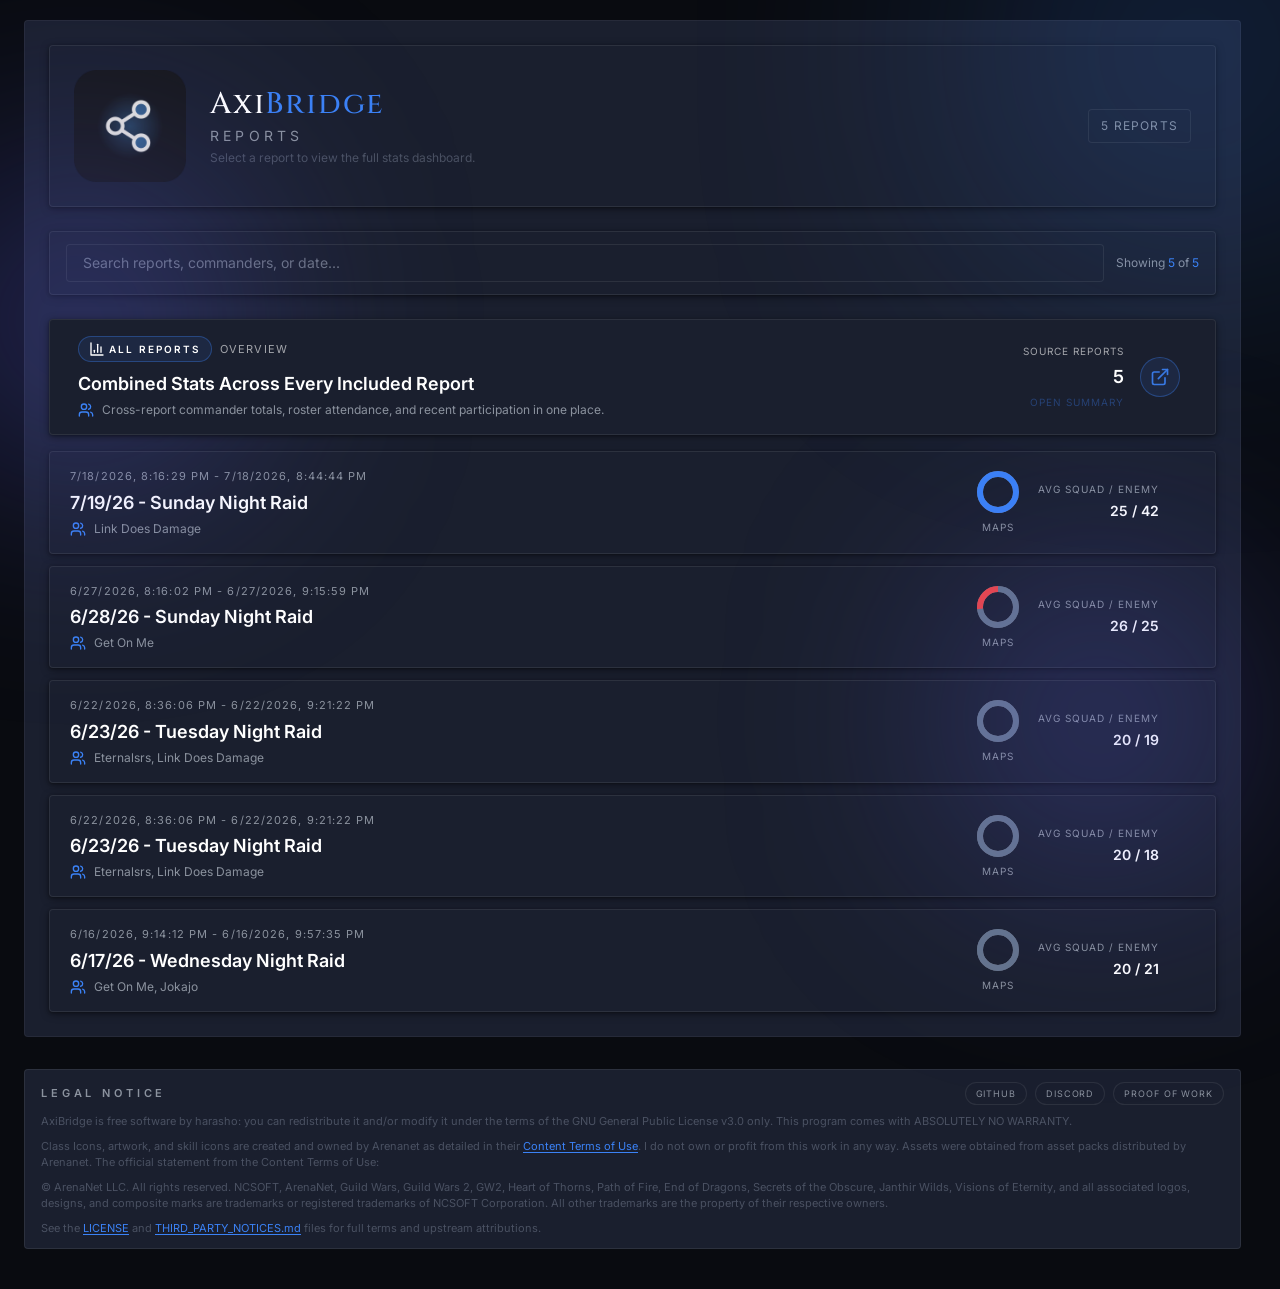
==== commit 34a3582d: "Update web report 20260718-201629-iw2g" ====
--- a/index.html
+++ b/index.html
@@ -2,10 +2,11 @@
 <html lang="en">
   <head>
     <meta charset="UTF-8" />
-    <link rel="icon" type="image/png" href="./img/AxiBridge-white.png" />
+    <link rel="icon" type="image/svg+xml" href="./svg/axibridge-glyph.svg" />
+    <link rel="apple-touch-icon" href="./svg/axibridge-glyph.svg" />
     <meta name="viewport" content="width=device-width, initial-scale=1.0" />
     <title>AxiBridge</title>
-    <script type="module" crossorigin src="./assets/index-DVe5FZir.js"></script>
+    <script type="module" crossorigin src="./assets/index-DAZ-mZRd.js"></script>
     <link rel="stylesheet" crossorigin href="./assets/index-0e8oWL41.css">
   </head>
   <body>
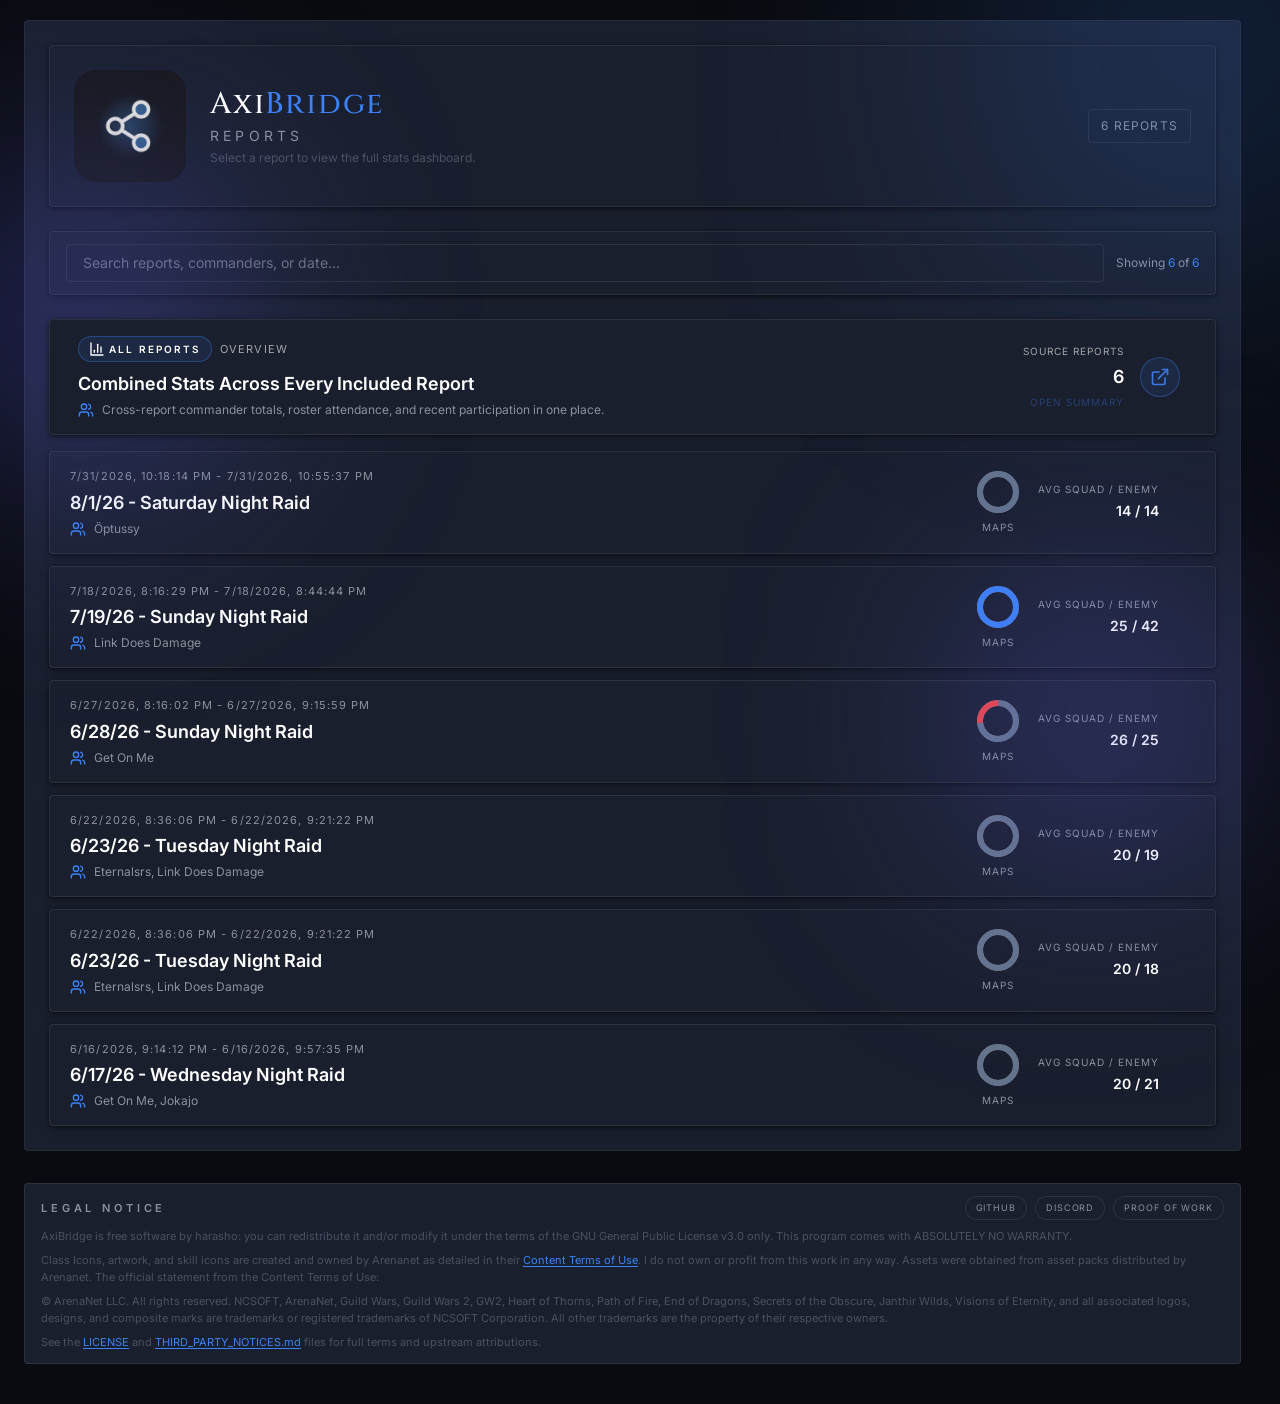
==== commit 18eb03ea: "Update web report 20260731-221814-vmak" ====
--- a/index.html
+++ b/index.html
@@ -6,7 +6,7 @@
     <link rel="apple-touch-icon" href="./svg/axibridge-glyph.svg" />
     <meta name="viewport" content="width=device-width, initial-scale=1.0" />
     <title>AxiBridge</title>
-    <script type="module" crossorigin src="./assets/index-DAZ-mZRd.js"></script>
+    <script type="module" crossorigin src="./assets/index-B7Zdg7gT.js"></script>
     <link rel="stylesheet" crossorigin href="./assets/index-0e8oWL41.css">
   </head>
   <body>
